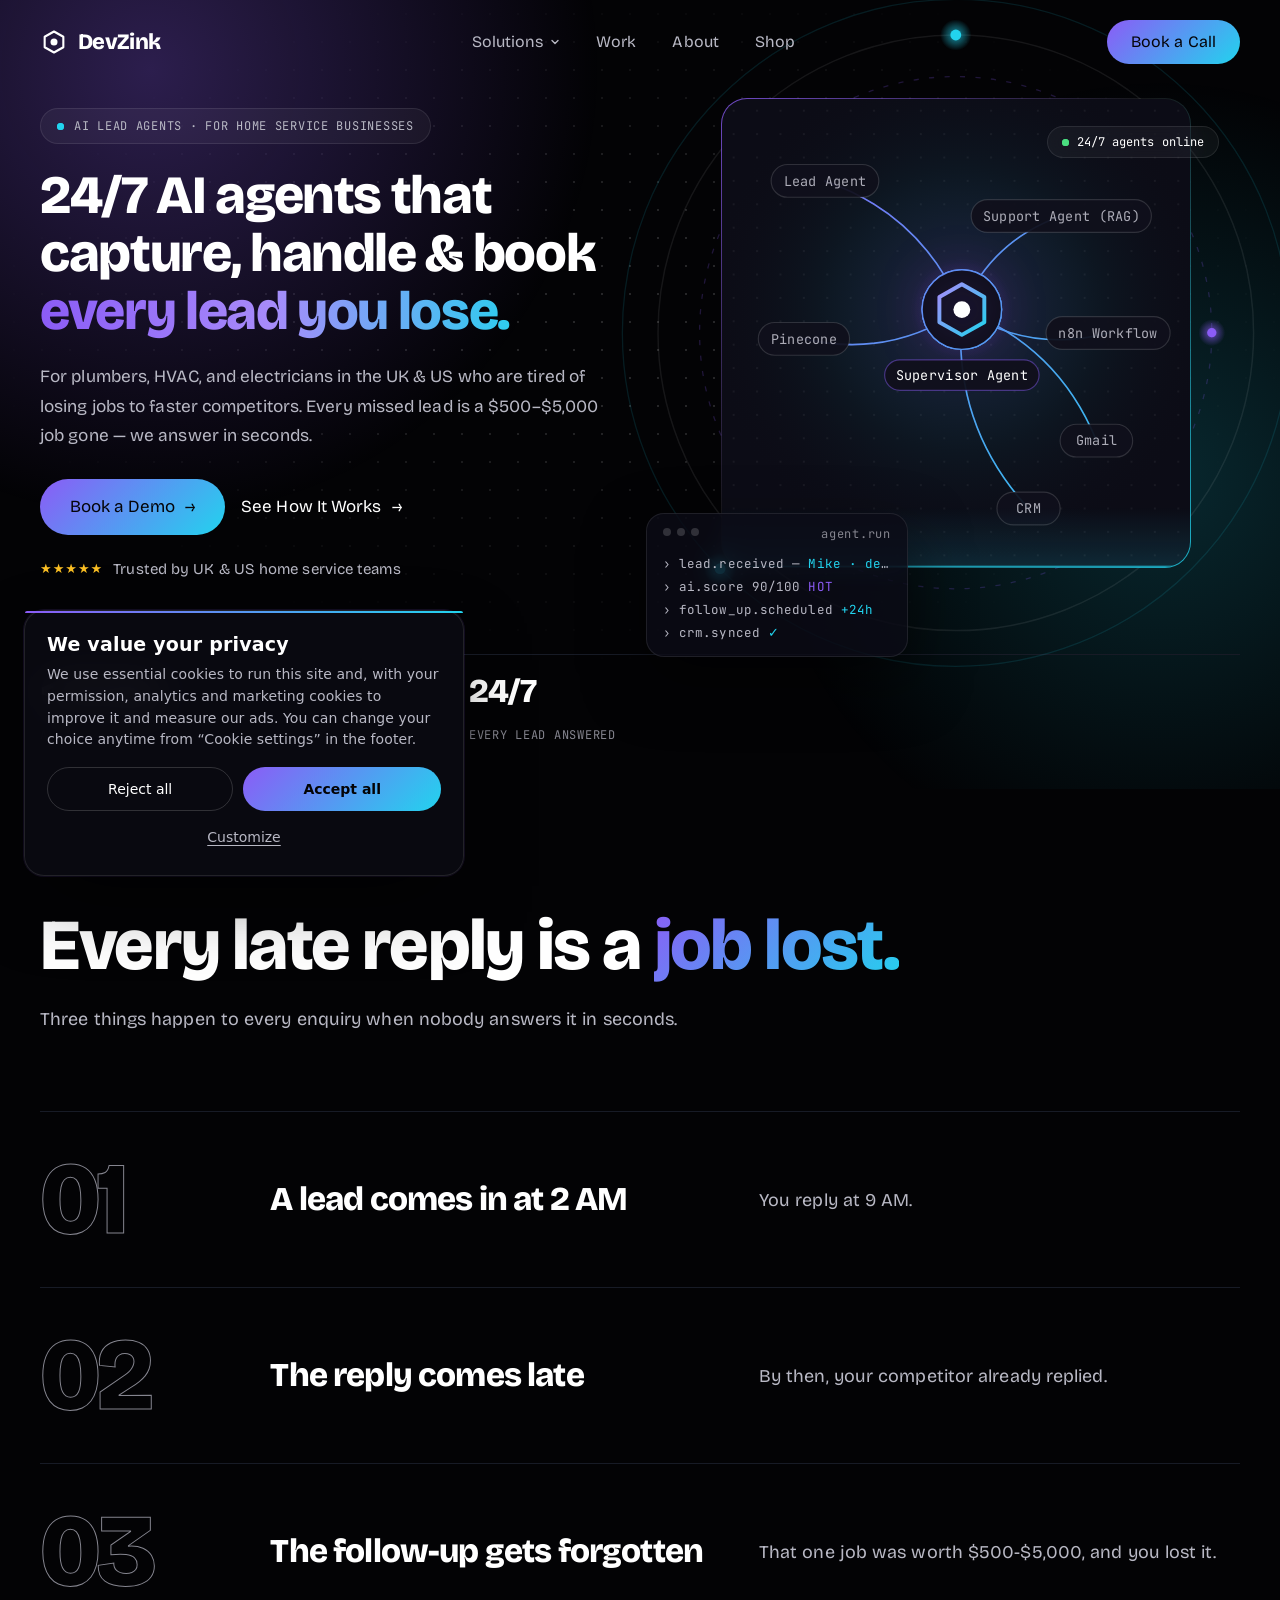
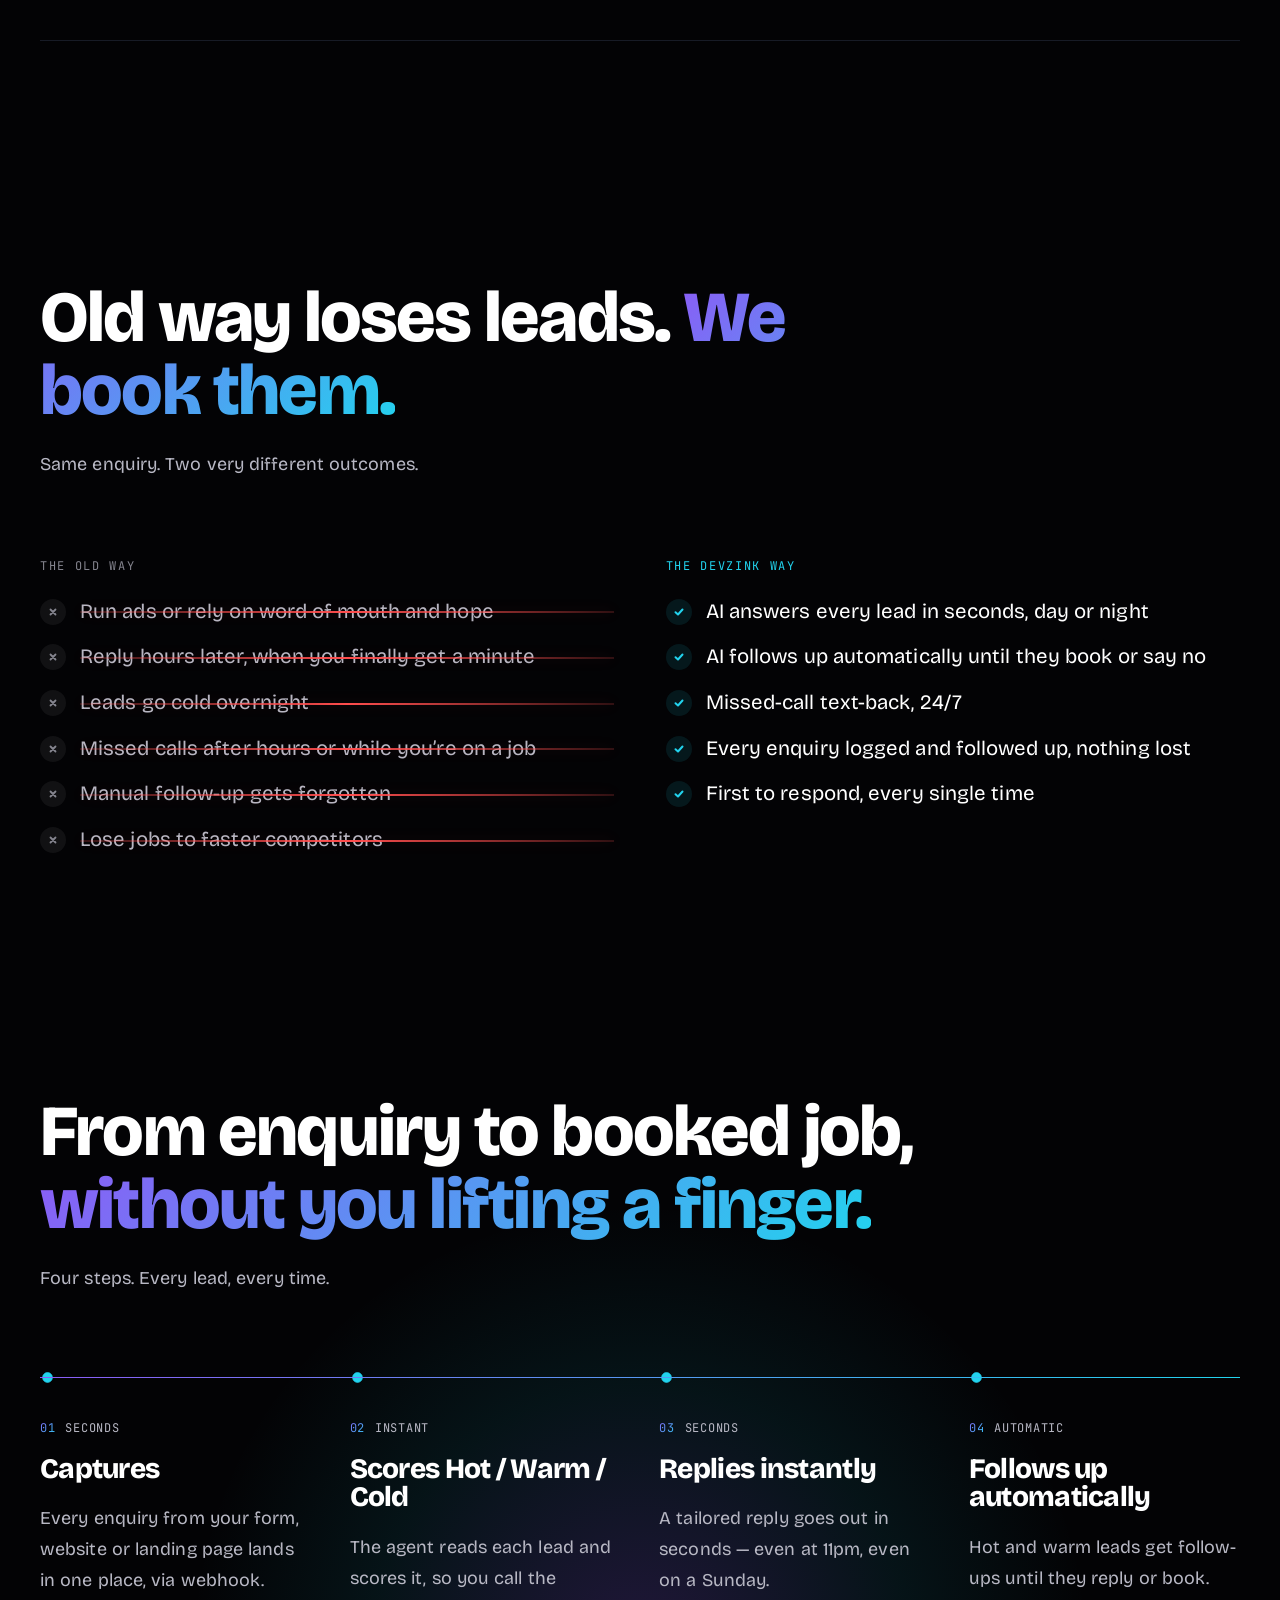
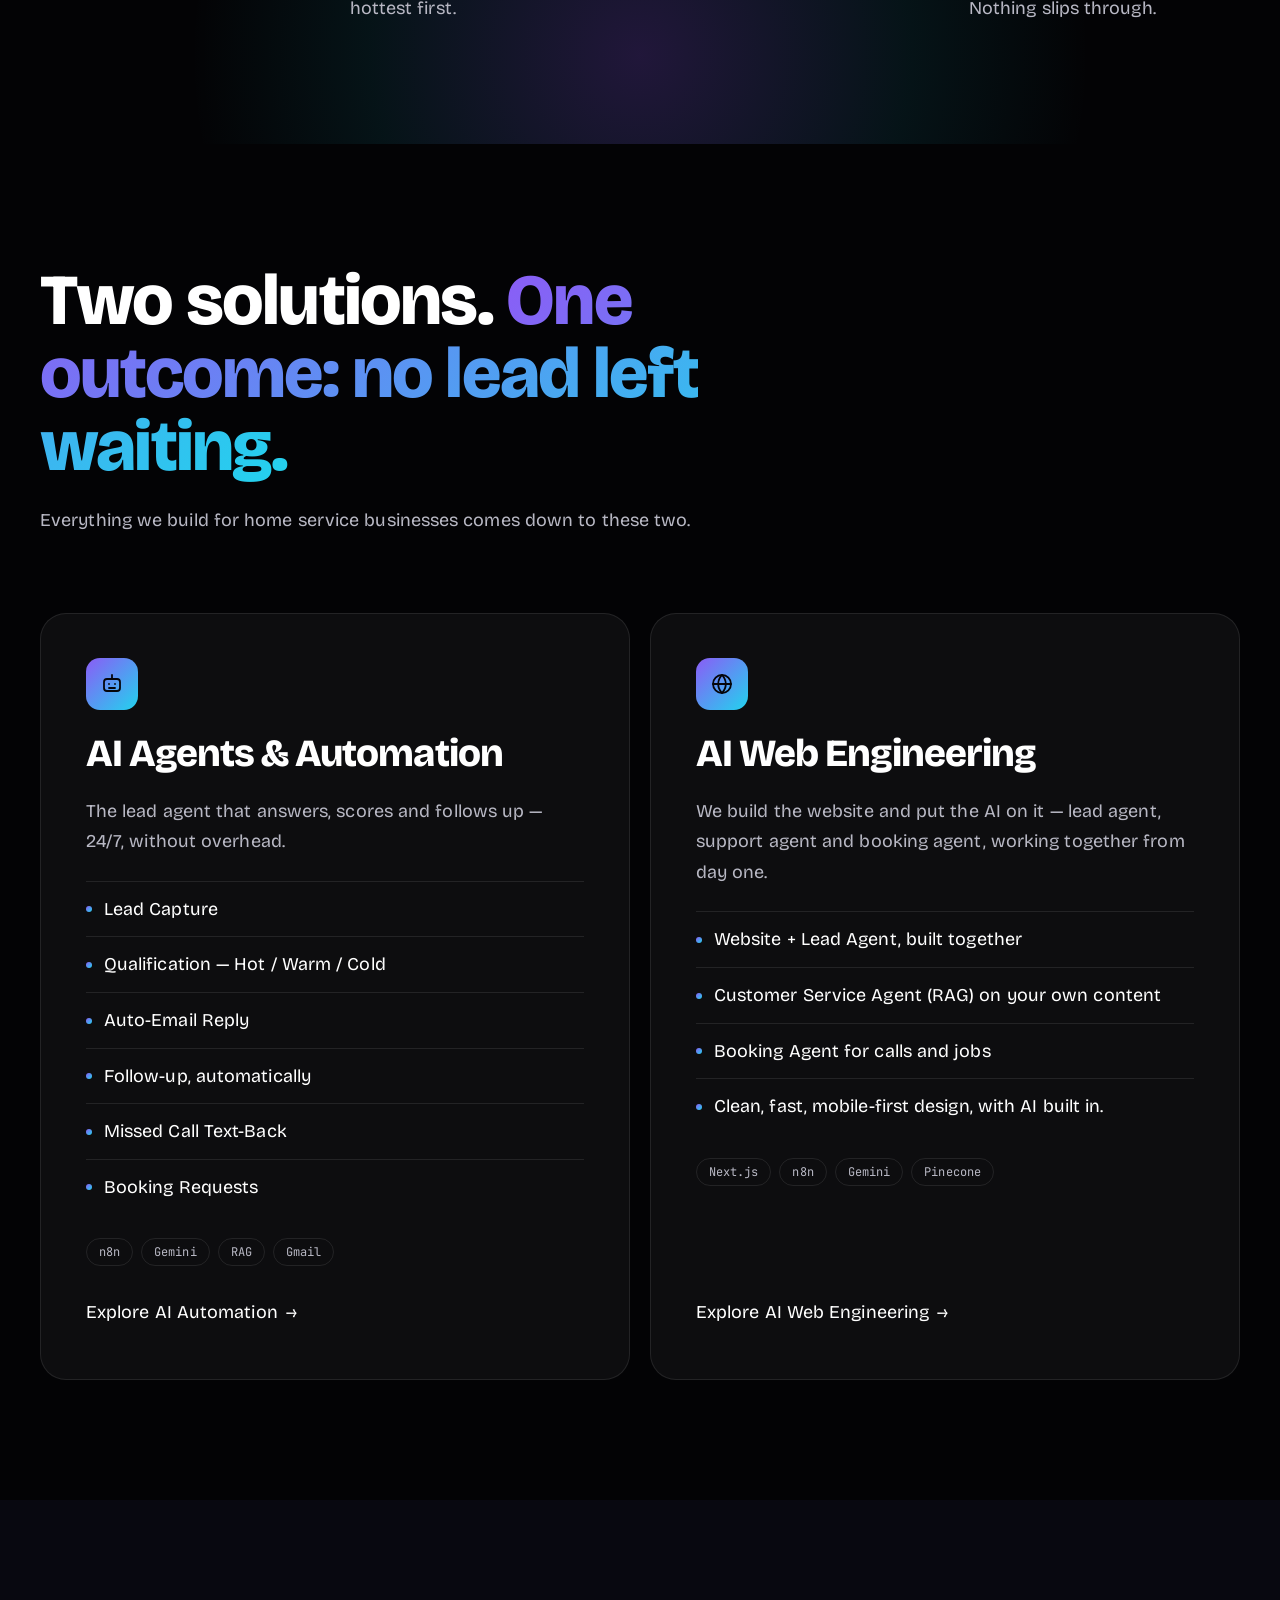
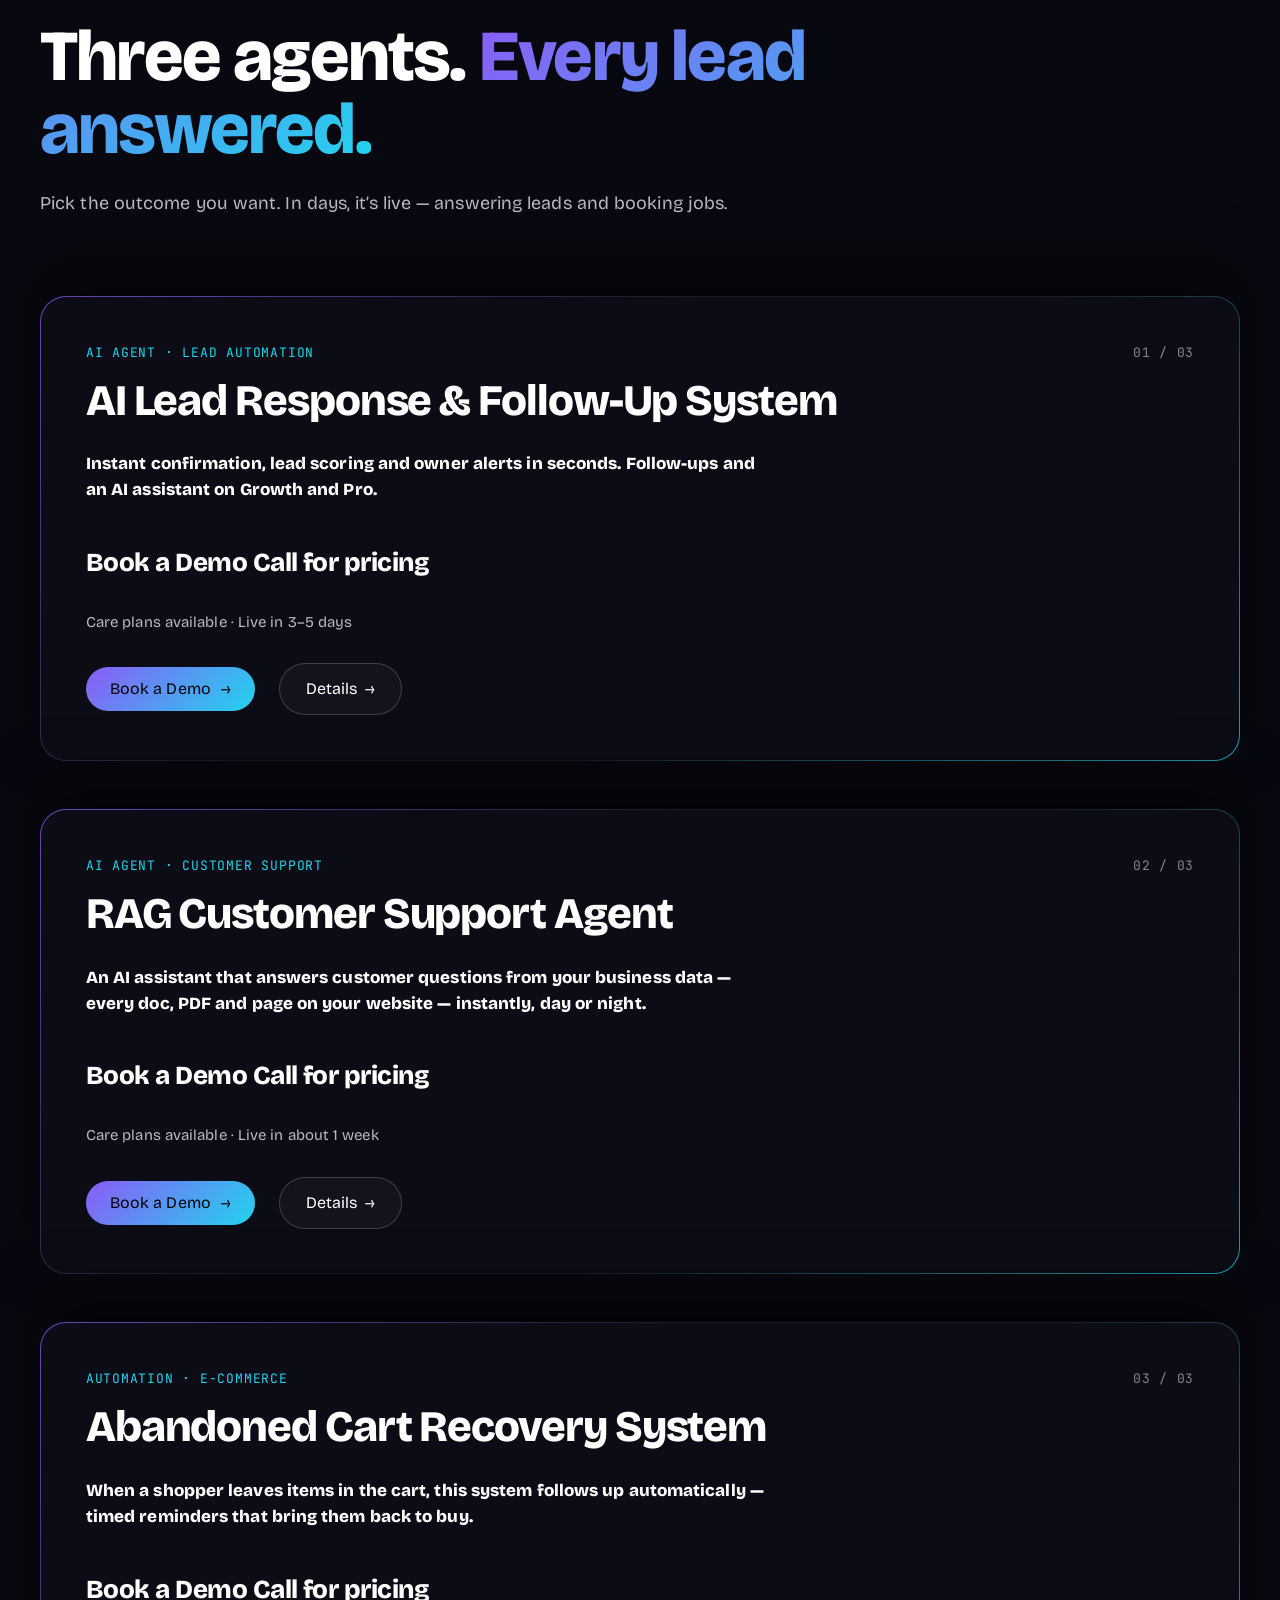
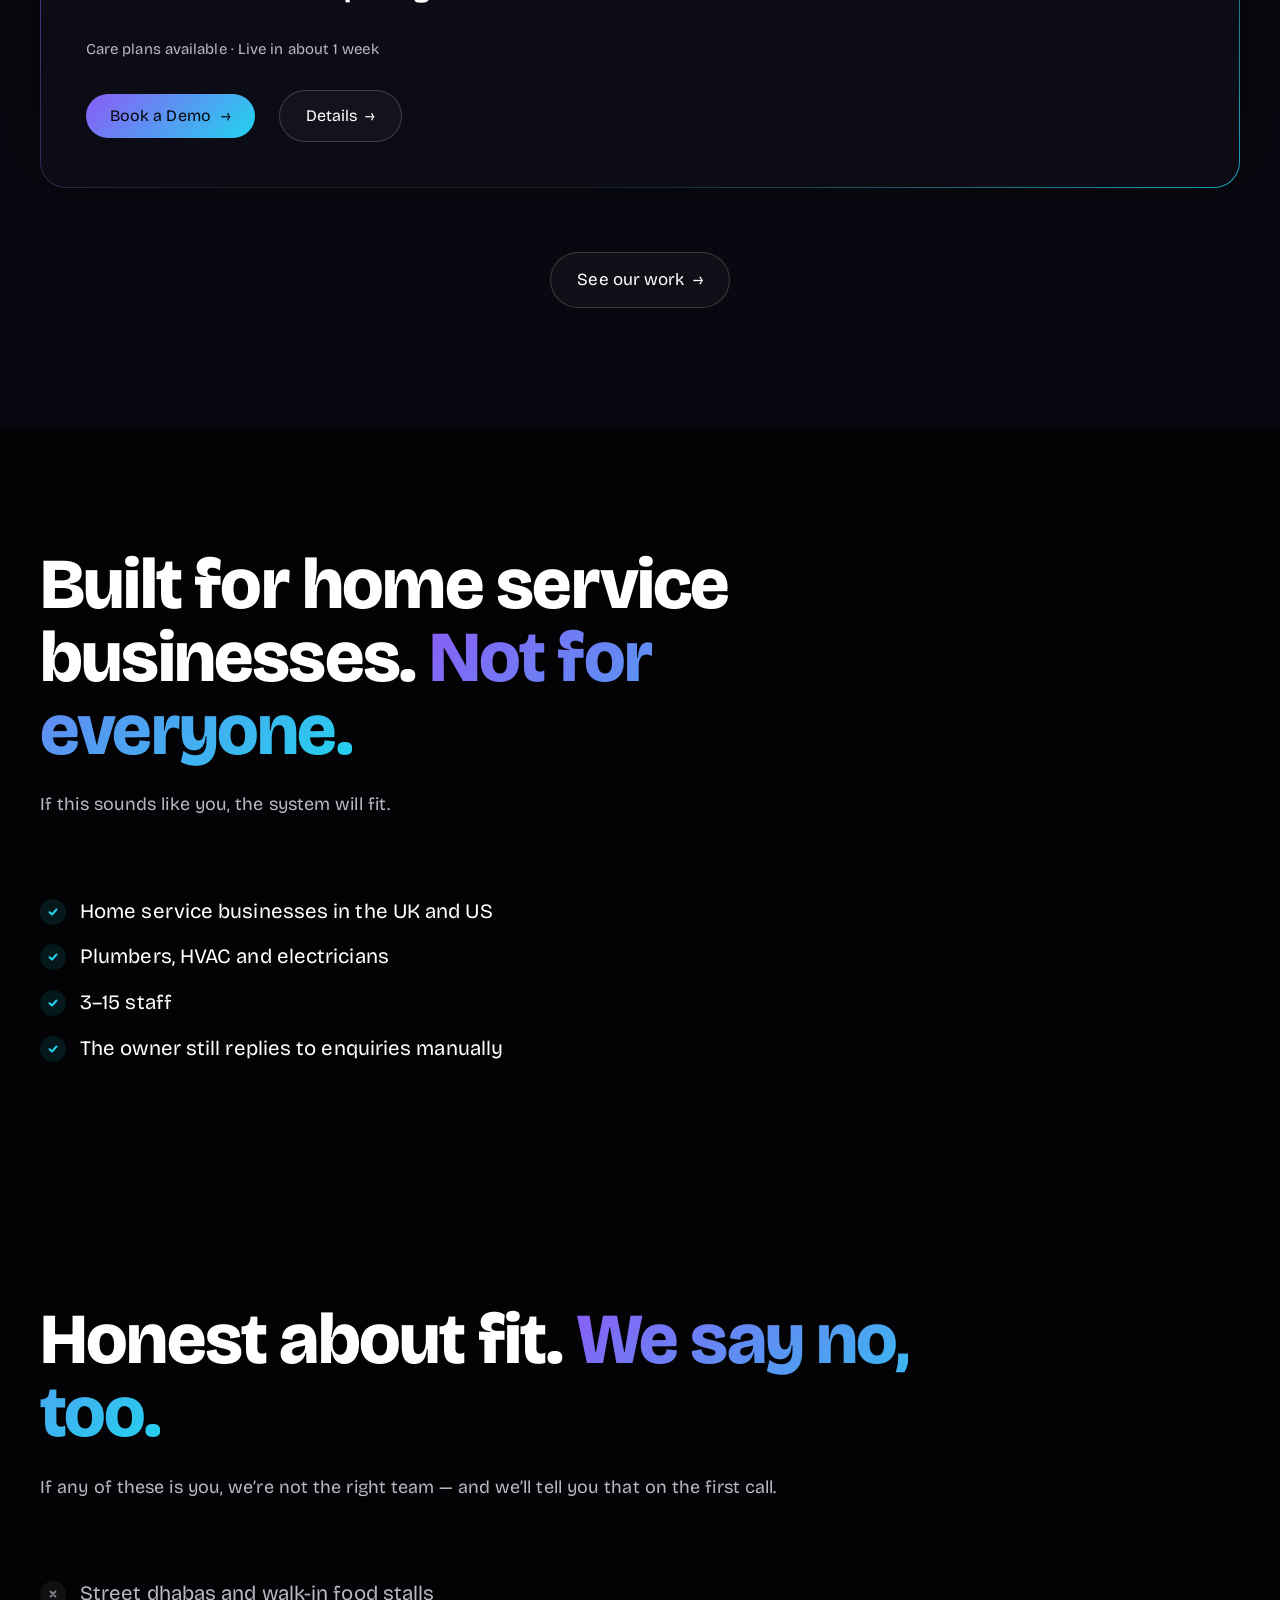
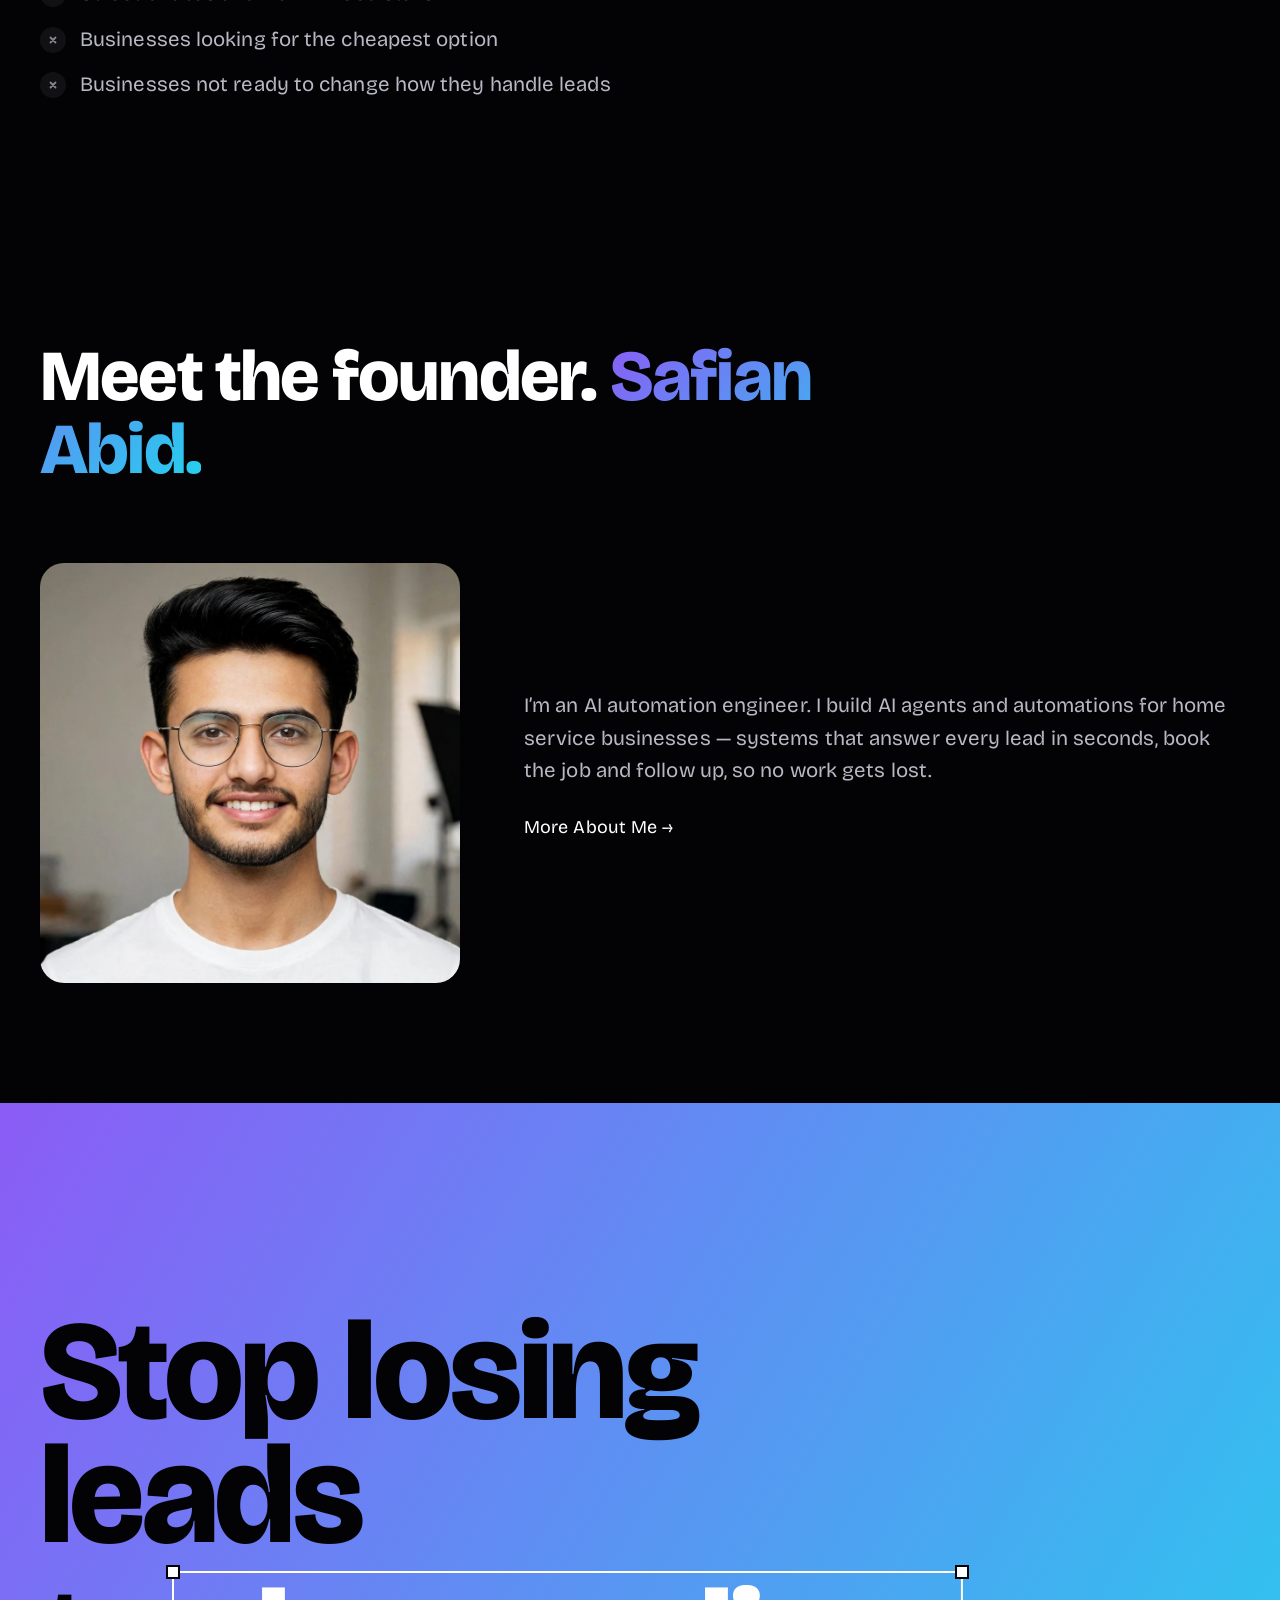
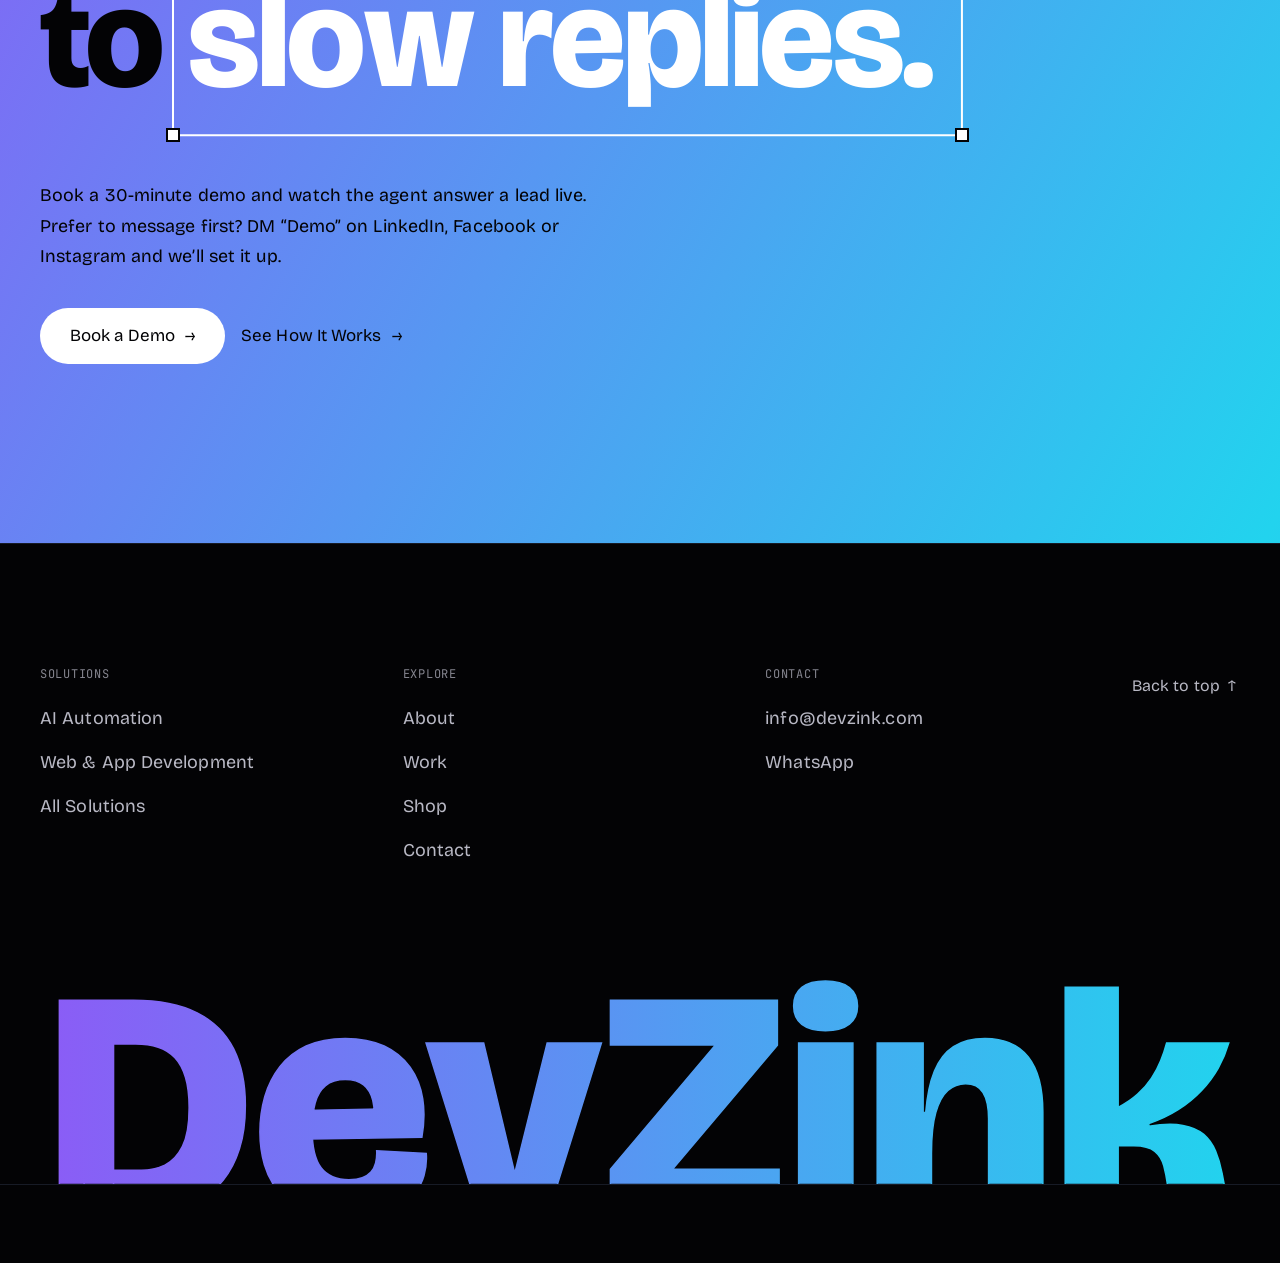
==== index.html @ 184823da "Remove Launch Offer (20% off setup) — no prices on site, discount without a price makes no sense; ba" ====
<!doctype html>
<html lang="en">
<head>
<meta charset="utf-8" />
<!-- consent:start -->
<script>window.dataLayer=window.dataLayer||[];function gtag(){dataLayer.push(arguments)}gtag("consent","default",{ad_storage:"denied",ad_user_data:"denied",ad_personalization:"denied",analytics_storage:"denied",functionality_storage:"granted",security_storage:"granted",wait_for_update:500});</script>
<!-- consent:end -->

<meta name="viewport" content="width=device-width, initial-scale=1" />
<title>AI That Answers Every Lead, Instantly | DevZink</title>
<link rel="canonical" href="https://devzink.com/" />
<link rel="icon" href="/favicon.ico" sizes="any" />
<link rel="icon" href="/favicon.svg" type="image/svg+xml" />
<link rel="icon" href="/favicon-48.png" sizes="48x48" type="image/png" />
<link rel="icon" href="/favicon-96.png" sizes="96x96" type="image/png" />
<link rel="icon" href="/favicon-192.png" sizes="192x192" type="image/png" />
<link rel="icon" href="/favicon-32.png" sizes="32x32" type="image/png" />
<link rel="apple-touch-icon" href="/apple-touch-icon.png" />
<link rel="manifest" href="/site.webmanifest" />
<meta name="theme-color" content="#05050A" />
<meta property="og:type" content="website" />
<meta property="og:site_name" content="DevZink" />
<meta property="og:title" content="AI That Answers Every Lead, Instantly | DevZink" />
<meta property="og:description" content="DevZink builds AI lead agents and AI websites for home service businesses in the UK and US — plumbers, HVAC and electricians with 3–15 staff. Every lead answered in seconds, followed up automatically." />
<meta property="og:url" content="https://devzink.com/" />
<meta property="og:image" content="https://devzink.com/og-image.png" />
<meta property="og:image:width" content="1200" />
<meta property="og:image:height" content="630" />
<meta name="twitter:card" content="summary_large_image" />
<meta name="twitter:title" content="AI That Answers Every Lead, Instantly | DevZink" />
<meta name="twitter:description" content="DevZink builds AI lead agents and AI websites for home service businesses in the UK and US — plumbers, HVAC and electricians with 3–15 staff. Every lead answered in seconds, followed up automatically." />
<meta name="twitter:image" content="https://devzink.com/og-image.png" />
<meta name="description" content="DevZink builds AI lead agents and AI websites for home service businesses in the UK and US — plumbers, HVAC and electricians with 3–15 staff. Every lead answered in seconds, followed up automatically." />
<link rel="preload" href="fonts/bricolage-grotesque-800.woff2" as="font" type="font/woff2" crossorigin />
<link rel="preload" href="fonts/bricolage-grotesque-400.woff2" as="font" type="font/woff2" crossorigin />
<!-- seo:start -->
<meta name="keywords" content="AI automation agency, AI agents, AI agent development, n8n automation, business process automation, web development solutions, app development solutions" />
<meta name="robots" content="index, follow, max-image-preview:large, max-snippet:-1, max-video-preview:-1" />
<meta name="author" content="DevZink" />
<meta property="og:locale" content="en_US" />
<meta property="og:image:alt" content="DevZink AI automation agency" />
<meta name="twitter:image:alt" content="DevZink AI automation agency" />
<link rel="alternate" hreflang="en" href="https://devzink.com/" />
<link rel="alternate" hreflang="x-default" href="https://devzink.com/" />
<script type="application/ld+json">{"@context": "https://schema.org", "@graph": [{"@type": "Organization", "@id": "https://devzink.com/#org", "name": "DevZink", "url": "https://devzink.com/", "logo": "https://devzink.com/logo-512.png", "image": "https://devzink.com/og-image.png", "email": "info@devzink.com", "telephone": "+923304613837", "description": "DevZink builds AI lead agents and AI websites for home service businesses in the UK and US — plumbers, HVAC and electricians with 3–15 staff.", "areaServed": "Worldwide", "knowsAbout": ["AI automation", "AI agents", "Agentic AI", "n8n automation", "RAG customer service agents", "Lead generation automation", "AI Web Engineering", "AI Product Engineering"]}, {"@type": "WebSite", "@id": "https://devzink.com/#website", "url": "https://devzink.com/", "name": "DevZink", "publisher": {"@id": "https://devzink.com/#org"}}, {"@type": "WebPage", "@id": "https://devzink.com/#webpage", "url": "https://devzink.com/", "name": "AI That Answers Every Lead, Instantly | DevZink", "description": "DevZink builds AI lead agents and AI websites for home service businesses in the UK and US — plumbers, HVAC and electricians with 3–15 staff. Every lead answered in seconds, followed up automatically.", "isPartOf": {"@id": "https://devzink.com/#website"}, "about": {"@id": "https://devzink.com/#org"}, "inLanguage": "en"}]}</script>
<!-- seo:end -->
<style>
/* ===== Fonts ===== */
@font-face{font-family:"Bricolage Grotesque";src:url(fonts/bricolage-grotesque-800.woff2) format("woff2");font-weight:800;font-display:swap}
@font-face{font-family:"Bricolage Grotesque";src:url(fonts/bricolage-grotesque-400.woff2) format("woff2");font-weight:400;font-display:swap}
@font-face{font-family:"JetBrains Mono";src:url(jetbrains-mono.woff2) format("woff2");font-weight:400;font-display:swap}

/* ===== Tokens ===== */
:root{
  --bg:#030305;--bg-2:#080810;--bg-3:#0C0C16;--border:#171B26;
  --text:#FFF;--muted:#B8B8C4;--dim:#85858F;
  --violet:#8B5CF6;--cyan:#22D3EE;
  --grad:linear-gradient(135deg,#8B5CF6,#22D3EE);
  --glass:linear-gradient(rgba(255,255,255,.045),rgba(255,255,255,.045)) transparent;--glass-b:rgba(255,255,255,.09);
  --ease:cubic-bezier(.22,1,.36,1);
  --max:1280px;--gut:clamp(20px,4vw,40px);
  --f-head:"Bricolage Grotesque",system-ui,sans-serif;
  --f-body:"Bricolage Grotesque",system-ui,sans-serif;
  --f-mono:"JetBrains Mono",ui-monospace,monospace;
  --r:26px;--tap:44px;
}

/* animatable custom properties (fallbacks under .no-atprop) */
@property --angle{syntax:"<angle>";inherits:false;initial-value:0deg}
@property --spot{syntax:"<color>";inherits:false;initial-value:rgba(139,92,246,0)}
@property --g1{syntax:"<color>";inherits:false;initial-value:transparent}
@property --g2{syntax:"<color>";inherits:false;initial-value:transparent}
@property --g3{syntax:"<color>";inherits:false;initial-value:transparent}

/* ===== Base ===== */
*,*::before,*::after{box-sizing:border-box;margin:0;padding:0}
html{-webkit-text-size-adjust:100%;scroll-padding-top:88px}
@media (prefers-reduced-motion:no-preference){html{scroll-behavior:smooth}}
body{background:var(--bg);color:var(--text);font:400 17px/1.7 var(--f-body);letter-spacing:.005em;-webkit-font-smoothing:antialiased;overflow-x:hidden}
@media (min-width:768px){body{font-size:18px}}
p{max-width:62ch}
img,svg{display:block;max-width:100%}
a{color:inherit;text-decoration:none}
ul{list-style:none}
:focus-visible{outline:2px solid var(--cyan);outline-offset:3px;box-shadow:0 0 0 6px rgba(34,211,238,.18)}
a:not(.btn):focus-visible{border-radius:6px}
h1,h2,h3{font-family:var(--f-head);font-weight:800;letter-spacing:-.025em;line-height:1.02}
.wrap{max-width:var(--max);margin:0 auto;padding:0 var(--gut)}
.mono{font-family:var(--f-mono);font-size:13px;letter-spacing:.06em;text-transform:uppercase}
.gtext{background:var(--grad);-webkit-background-clip:text;background-clip:text;color:#A78BFA;-webkit-text-fill-color:transparent}
.skip{position:absolute;left:-999px;top:8px;z-index:100;background:var(--text);color:var(--bg);padding:10px 16px;border-radius:99px}
.skip:focus{left:8px}

/* ===== Buttons ===== */
.btn{display:inline-flex;align-items:center;gap:10px;min-height:var(--tap);padding:0 24px;border-radius:99px;font:500 16px/1 var(--f-body);transition:transform .4s var(--ease),background-color .3s,border-color .3s;white-space:nowrap}
.btn--grad{position:relative;isolation:isolate;background:#8B5CF6 var(--grad);background-color:#8B5CF6;color:#05050A;transition:transform .4s var(--ease),box-shadow .4s var(--ease)}
.btn--grad::before{content:"";position:absolute;inset:-3px;z-index:-1;border-radius:inherit;padding:2px;background:linear-gradient(90deg,#8B5CF6,#22D3EE,#F5F3FF,#22D3EE,#8B5CF6) 0 50%/300% 100%;-webkit-mask:linear-gradient(#000 0 0) content-box,linear-gradient(#000 0 0);-webkit-mask-composite:xor;mask:linear-gradient(#000 0 0) content-box exclude,linear-gradient(#000 0 0);opacity:0;transition:opacity .35s var(--ease);animation:ringFlow 2.4s linear infinite;animation-play-state:paused;pointer-events:none}
.btn--grad:hover::before,.btn--grad:focus-visible::before{opacity:1;animation-play-state:running}
.btn--grad:hover{box-shadow:0 10px 36px rgba(139,92,246,.38),0 0 24px rgba(34,211,238,.22)}
@keyframes ringFlow{to{background-position:300% 50%}}
.btn--glass{background:var(--glass);border:1px solid var(--glass-b);color:var(--text);-webkit-backdrop-filter:blur(12px);backdrop-filter:blur(12px)}
.btn--glass:hover{background:linear-gradient(rgba(255,255,255,.08),rgba(255,255,255,.08)) transparent;border-color:rgba(255,255,255,.18)}
.btn:hover{transform:translateY(-2px)}
.btn--lg{min-height:56px;padding:0 30px;font-size:17px}
.arrow{display:inline-block;transition:transform .25s ease}
.btn:hover .arrow,a:hover>.arrow,.btn:focus-visible .arrow{transform:translateX(5px)}
.btn:hover .arrow--up{transform:translateY(-4px)}
.btn:hover .arrow--out{transform:translate(3px,-3px)}

/* ===== Progress + Nav ===== */
.progress{position:fixed;inset:0 0 auto;height:1.5px;background:rgba(255,255,255,.22);transform:scaleX(0);transform-origin:0 50%;z-index:60}
@media (max-width:760px){.progress{display:none}}
.nav{position:fixed;inset:0 0 auto;z-index:50;transition:padding .5s var(--ease)}
.nav__bar{display:flex;align-items:center;justify-content:space-between;gap:24px;height:84px;transition:height .5s var(--ease)}
.nav::before{content:"";position:absolute;inset:0;background:rgba(8,8,16,.72);border-bottom:1px solid var(--glass-b);-webkit-backdrop-filter:saturate(1.4) blur(14px);backdrop-filter:saturate(1.4) blur(14px);opacity:0;transition:opacity .4s var(--ease)}
.nav.scrolled::before{opacity:1}
.nav.scrolled .nav__bar{height:56px}
.nav.scrolled .logo{transform:scale(.88);transform-origin:left center}
.logo{position:relative;display:flex;align-items:center;gap:10px;font:800 22px/1 var(--f-head);letter-spacing:-.03em;min-height:var(--tap);transition:transform .5s var(--ease)}
.logo svg{width:28px;height:28px}
.nav__links{position:relative;display:flex;gap:4px}
.nav__links a{display:flex;align-items:center;min-height:var(--tap);padding:0 16px;color:var(--muted);font-weight:500;font-size:16px;border-radius:99px;transition:color .3s}
.nav__links a:hover{color:var(--text)}
.nav__end{position:relative;display:flex;align-items:center;gap:8px}
.menu-btn{display:none;position:relative;width:var(--tap);height:var(--tap);border-radius:50%;background:var(--glass);border:1px solid var(--glass-b);color:var(--text);cursor:pointer}
.menu-btn i{position:absolute;left:50%;top:50%;width:18px;height:1.5px;margin:-.75px 0 0 -9px;border-radius:2px;background:currentColor;transition:transform .5s var(--ease)}
.menu-btn i:first-child{transform:translateY(-3.5px)}
.menu-btn i:last-child{transform:translateY(3.5px)}
.nav.open .menu-btn i:first-child{transform:rotate(45deg)}
.nav.open .menu-btn i:last-child{transform:rotate(-45deg)}

/* services dropdown */
.dd{position:relative}
.dd__btn{display:flex;align-items:center;gap:7px;min-height:var(--tap);padding:0 16px;border:0;border-radius:99px;background:none;color:var(--muted);font:500 16px/1 var(--f-body);cursor:pointer;transition:color .3s}
.dd__btn svg{width:10px;height:10px;transition:transform .45s var(--ease)}
.dd__panel{position:absolute;top:100%;left:-12px;width:min(460px,90vw);padding-top:10px;opacity:0;visibility:hidden;transform:translateY(10px) scale(.98);transform-origin:15% 0;transition:opacity .3s var(--ease),transform .45s var(--ease),visibility 0s .45s}
.dd__in{padding:8px;border-radius:22px;background:#0C0C16;border:1px solid var(--glass-b);-webkit-backdrop-filter:saturate(1.4) blur(18px);backdrop-filter:saturate(1.4) blur(18px);box-shadow:0 30px 80px rgba(0,0,0,.55)}
.dd__list li{opacity:0;transform:translateY(6px);transition:opacity .3s var(--ease),transform .45s var(--ease)}
.dd .dd__list a{display:grid;gap:4px;min-height:var(--tap);padding:12px 14px;border-radius:14px;color:var(--text);font-size:16px;transition:background-color .3s}
.dd .dd__list a:hover,.dd .dd__list a:focus-visible{background:rgba(255,255,255,.06)}
.dd__list b{display:flex;align-items:center;gap:10px;font:500 16px/1.25 var(--f-body)}
.dd__list b::before{content:"";flex:none;width:6px;height:6px;border-radius:50%;background:var(--grad)}
.dd__list b+span{padding-left:16px;color:var(--muted);font-size:13px;line-height:1.4}
.dd__tag{flex:none;padding:2px 8px;border:1px solid var(--glass-b);border-radius:99px;color:var(--muted);font-size:10px;font-weight:600;letter-spacing:.08em;text-transform:uppercase}
.dd .dd__list a.dd__all{display:flex;align-items:center;justify-content:space-between;margin-top:4px;padding:0 14px;border-top:1px solid var(--glass-b);border-radius:0 0 14px 14px;color:var(--cyan);font-size:15px}
.dd:is(:hover,:focus-within,.open):not(.hush) .dd__btn{color:var(--text)}
.dd:is(:hover,:focus-within,.open):not(.hush) .dd__btn svg{transform:rotate(180deg)}
.dd:is(:hover,:focus-within,.open):not(.hush) .dd__panel{opacity:1;visibility:visible;transform:none;transition-delay:0s}
.dd:is(:hover,:focus-within,.open):not(.hush) .dd__list li{opacity:1;transform:none;transition-delay:calc(.05s + var(--i) * .04s)}

/* mobile full-screen menu */
.mmenu{position:fixed;inset:0;z-index:49;display:flex;flex-direction:column;padding:96px var(--gut) 32px;overflow-y:auto;background:radial-gradient(600px circle at 0 0,rgba(139,92,246,.22),transparent 60%),radial-gradient(500px circle at 100% 100%,rgba(34,211,238,.14),transparent 60%),#030305;clip-path:circle(0 at calc(100% - 44px) 42px);visibility:hidden;transition:clip-path .7s cubic-bezier(.76,0,.24,1),visibility 0s .7s}
.menu-open{overflow:hidden}
.menu-open .mmenu{clip-path:circle(150% at calc(100% - 44px) 42px);visibility:visible;transition-delay:0s}
.mmenu__list>li{padding:6px 0;border-bottom:1px solid var(--border);opacity:0;transform:translateY(28px);transition:opacity .4s var(--ease),transform .6s var(--ease)}
.menu-open .mmenu__list>li{opacity:1;transform:none;transition-delay:calc(.18s + var(--i) * .07s)}
.mmenu__big{display:flex;align-items:center;justify-content:space-between;min-height:60px;font:800 clamp(36px,10vw,52px)/1 var(--f-head);letter-spacing:-.03em}
.mmenu__sub{margin:0 0 10px}
.mmenu__sub a{display:flex;align-items:center;gap:10px;min-height:48px;color:var(--muted);font-size:16px}
.mmenu__sub a::before{content:"";flex:none;width:6px;height:6px;border-radius:50%;background:var(--grad)}
.mmenu__cta{margin-top:28px}
.mmenu__list>li.mmenu__cta{border:0}
@media (min-width:861px){.mmenu{display:none}}

/* preloader */
.pre{display:none}
.is-loading{overflow:hidden}
.is-loading .pre{position:fixed;inset:0;z-index:300;display:grid;place-items:center;background:#030305;transition:transform .9s cubic-bezier(.76,0,.24,1)}
.pre.done{transform:translateY(-100%)}
.pre__in{display:grid;justify-items:center;gap:22px;transition:opacity .4s var(--ease),transform .6s var(--ease)}
.pre.done .pre__in{opacity:0;transform:translateY(-30px)}
.pre__mark{width:64px;height:64px;overflow:visible;filter:drop-shadow(0 0 18px rgba(139,92,246,.55))}
.pre__mark path{stroke-dasharray:1;stroke-dashoffset:1;animation:draw 1.1s var(--ease) .1s forwards}
.pre__mark circle{opacity:0;transform-box:fill-box;transform-origin:center;transform:scale(.4);animation:popIn .5s var(--ease) .7s forwards}
@keyframes popIn{to{opacity:1;transform:none}}
.pre__bar{width:180px;height:2px;border-radius:2px;background:rgba(255,255,255,.08);overflow:hidden}
.pre__bar i{display:block;height:100%;background:var(--grad);transform:scaleX(0);transform-origin:0 50%}
.pre__pct{color:var(--dim);font-variant-numeric:tabular-nums;min-width:5ch;text-align:center}
.is-loading .hero,.is-loading .hero *{animation-play-state:paused!important}
.is-loading .hero [data-reveal]{opacity:0!important;transform:translateY(28px)!important}

/* page transitions */
.curtain{position:fixed;inset:0;z-index:250;pointer-events:none;background:linear-gradient(to top,#8B5CF6,#22D3EE);transform:translateY(100%);visibility:hidden}
.curtain.cover{visibility:visible;transform:none;transition:transform .45s cubic-bezier(.76,0,.24,1)}
.curtain-in .curtain{visibility:visible;transform:none}
.curtain.away{visibility:visible;transform:translateY(-100%);transition:transform .6s cubic-bezier(.76,0,.24,1)}
@media (prefers-reduced-motion:no-preference){
  @view-transition{navigation:auto}
  ::view-transition-old(root){animation:vtOut .4s cubic-bezier(.76,0,.24,1) both}
  ::view-transition-new(root){animation:vtIn .55s var(--ease) .1s both}
}
@keyframes vtOut{to{opacity:0;transform:translateY(-32px)}}
@keyframes vtIn{from{opacity:0;transform:translateY(32px)}}

/* ===== Hero ===== */
.hero{position:relative;overflow:hidden;min-height:85vh;min-height:85svh;display:flex;flex-direction:column;justify-content:center;padding:clamp(92px,12vh,120px) 0 clamp(28px,4vh,44px);isolation:isolate}
.hero>.wrap{width:100%;max-width:1440px}
.hero__bg{position:absolute;inset:0;z-index:-1;pointer-events:none}
.dots{position:absolute;inset:0;background:radial-gradient(rgba(255,255,255,.14) 1px,transparent 1.2px) 0 0/28px 28px;-webkit-mask:radial-gradient(ellipse 70% 60% at 50% 40%,#000 20%,transparent 75%);mask:radial-gradient(ellipse 70% 60% at 50% 40%,#000 20%,transparent 75%)}
.glow{position:absolute;border-radius:50%;will-change:transform}
.glow--v{width:900px;height:900px;left:-300px;top:-380px;background:radial-gradient(closest-side,rgba(139,92,246,.30),transparent);animation:driftA 22s var(--ease) infinite alternate}
.glow--c{width:800px;height:800px;right:-280px;top:10%;background:radial-gradient(closest-side,rgba(34,211,238,.18),transparent);animation:driftB 26s var(--ease) infinite alternate}
@keyframes driftA{to{transform:translate(140px,90px) scale(1.1)}}
@keyframes driftB{to{transform:translate(-120px,70px) scale(.92)}}
@keyframes beam{0%{transform:translateY(-100%);opacity:0}10%,85%{opacity:1}100%{transform:translateY(0);opacity:0}}

.hero__grid{display:grid;grid-template-columns:minmax(0,1.1fr) minmax(0,1fr);gap:clamp(40px,4.5vw,80px);align-items:center}
.hero__text{container-type:inline-size;min-width:0}
.pill{display:inline-flex;align-items:center;gap:10px;min-height:36px;padding:0 16px;border-radius:99px;background:var(--glass);border:1px solid var(--glass-b);color:var(--muted);font-size:12px}
.pulse{position:relative;width:7px;height:7px;border-radius:50%;background:var(--cyan);flex:none}
.pulse::after{content:"";position:absolute;inset:0;border-radius:50%;background:var(--cyan);animation:pulse 2s var(--ease) infinite}
@keyframes pulse{to{transform:scale(3.2);opacity:0}}
.hero h1{font-size:clamp(38px,4.4vw,84px);font-size:clamp(34px,9cqi,88px);line-height:1.04;max-width:20ch;margin:22px 0}
.line{display:block;overflow:hidden;padding:.04em 0 .1em;margin-bottom:-.1em;white-space:nowrap}
.line>span{display:inline-block;transform:translateY(110%);animation:lineUp 1.1s var(--ease) forwards;animation-delay:calc(.15s + var(--i,0) * .12s)}
@keyframes lineUp{to{transform:none}}
.hl{display:inline-block;white-space:nowrap;padding-right:.04em;background:linear-gradient(90deg,#8B5CF6,#A78BFA 35%,#22D3EE 75%,#67E8F9) 0 50%/140% 100%;-webkit-background-clip:text;background-clip:text;color:#A78BFA;-webkit-text-fill-color:transparent;animation:hlShift 7s ease-in-out infinite alternate}
@keyframes hlShift{to{background-position:100% 50%}}
@media (max-width:980px){.line{white-space:normal}.hl{white-space:normal}}
.hero__sub{max-width:560px;color:var(--muted);font-size:clamp(17px,1.35vw,19px)}
.cta{display:flex;flex-wrap:wrap;gap:12px;margin-top:36px}
.hero .cta{margin-top:28px}
.fade-up{opacity:0;transform:translateY(16px);animation:fadeUp 1s var(--ease) forwards;animation-delay:var(--d,.6s)}
@keyframes fadeUp{to{opacity:1;transform:none}}

/* hero visual */
.visual{position:relative;max-width:min(470px,54vh);justify-self:center;align-self:center;width:100%;margin:0 24px 0 0;translate:0 -12px}
.frame{position:relative;padding:1px;border-radius:var(--r);background:linear-gradient(135deg,rgba(139,92,246,.8),rgba(255,255,255,.08) 45%,rgba(34,211,238,.8));z-index:1}
.frame__in{position:relative;overflow:hidden;border-radius:calc(var(--r) - 1px);background:var(--bg-3)}
/* orchestration graph */
.orch{display:block;width:100%;height:auto;aspect-ratio:1}
.orch text{font-family:var(--f-mono);font-size:11.5px;letter-spacing:.02em;fill:#ADADB8}
.orch .base{fill:none;stroke:rgba(255,255,255,.05);stroke-width:1}
.orch .edge{fill:none;stroke:url(#orE);stroke-width:1.4;stroke-linecap:round;stroke-dasharray:1;stroke-dashoffset:1;animation:draw 1.2s var(--ease) forwards;animation-delay:calc(.7s + var(--k) * .12s)}
@keyframes draw{to{stroke-dashoffset:0}}
.orch .pk{offset-rotate:0deg;opacity:0;animation:travel 3.6s cubic-bezier(.45,0,.55,1) infinite;animation-delay:calc(2.1s + var(--k) * .6s)}
@keyframes travel{0%{offset-distance:0%;opacity:0}6%,48%{opacity:1}55%,100%{offset-distance:100%;opacity:0}}
.orch .gn{opacity:0;animation:nodeIn .7s var(--ease) forwards;animation-delay:calc(1.1s + var(--k) * .12s)}
@keyframes nodeIn{from{opacity:0;transform:translateY(6px)}to{opacity:1;transform:none}}
.orch .gn rect{fill:rgba(16,16,28,.94);stroke:rgba(255,255,255,.14);stroke-width:1;animation:arrive 3.6s linear infinite;animation-delay:calc(2.1s + var(--k) * .6s)}
.orch .gn text{animation:arriveT 3.6s linear infinite;animation-delay:calc(2.1s + var(--k) * .6s)}
@keyframes arrive{0%,52%,78%,100%{stroke:rgba(255,255,255,.14);filter:drop-shadow(0 0 0 transparent)}57%{stroke:var(--c);filter:drop-shadow(0 0 7px var(--c))}}
@keyframes arriveT{0%,52%,78%,100%{fill:#ADADB8}57%{fill:#FFF}}
.orch .halo{transform-box:fill-box;transform-origin:center;animation:halo 2.8s var(--ease) infinite}
.orch .halo+.halo{animation-delay:-1.4s}
@keyframes halo{from{transform:scale(1);opacity:.7}to{transform:scale(1.9);opacity:0}}
.orch .core{filter:drop-shadow(0 0 10px rgba(139,92,246,.7))}
.frame__in::after{content:"";position:absolute;inset:0 0 auto;height:100%;background:linear-gradient(to bottom,transparent calc(100% - 60px),rgba(34,211,238,.14) calc(100% - 2px),rgba(34,211,238,.9) 100%);animation:beam 4.5s linear infinite;pointer-events:none}
.rings{position:absolute;inset:-14%;z-index:0;pointer-events:none}
.ring{position:absolute;inset:0;animation:spin 40s linear infinite}
.ring:nth-child(2){inset:7%;animation-duration:28s;animation-direction:reverse}
.ring:nth-child(3){inset:-6%;animation-duration:60s}
.ring svg{width:100%;height:100%;overflow:visible}
@keyframes spin{to{transform:rotate(360deg)}}
.float{animation:float 7s ease-in-out infinite}
@keyframes float{50%{transform:translateY(-10px)}}
.glass{background:var(--glass);border:1px solid var(--glass-b);-webkit-backdrop-filter:blur(12px);backdrop-filter:blur(12px)}
.console{position:absolute;left:-16%;bottom:-19%;z-index:2;width:min(262px,66%);padding:14px 16px 12px;border-radius:18px;background:rgba(12,12,22,.82);box-shadow:0 24px 60px rgba(0,0,0,.5)}
.console__top{display:flex;gap:6px;margin-bottom:12px}
.console__top i{width:8px;height:8px;border-radius:50%;background:rgba(255,255,255,.16)}
.console__top b{margin-left:auto;font:400 12px/1 var(--f-mono);color:var(--dim);letter-spacing:.06em}
.console p{font:400 12.5px/1.85 var(--f-mono);color:var(--muted);white-space:nowrap;overflow:hidden;text-overflow:ellipsis;max-width:none;opacity:0;animation:logIn .6s var(--ease) forwards;animation-delay:calc(1.4s + var(--i) * .45s)}
@keyframes logIn{from{opacity:0;transform:translateX(-6px)}to{opacity:1;transform:none}}
.console p em{font-style:normal;color:var(--cyan)}
.console p strong{font-weight:400;color:var(--violet)}
.badge{position:absolute;right:-6%;top:6%;z-index:2;display:flex;align-items:center;gap:8px;padding:9px 14px;border-radius:99px;font:400 12px/1 var(--f-mono);color:var(--text);animation-delay:-3s}
.badge .pulse{background:#4ADE80}.badge .pulse::after{background:#4ADE80}

/* phone chat visual */
.phone3d{transform:perspective(1200px) rotateY(-9deg) rotateX(2deg);transform-style:preserve-3d}
.phone-img{position:relative;z-index:1;display:block;width:min(400px,88vw);height:auto;margin:0 auto}
.phone{position:relative;z-index:1;width:min(300px,80vw);margin:0 auto;border-radius:46px;background:#0B0B12;padding:10px;box-shadow:-32px 48px 90px rgba(0,0,0,.55),0 0 0 1px rgba(255,255,255,.08)}
.phone::after{content:"";position:absolute;top:10px;bottom:10px;right:-2px;width:5px;border-radius:0 24px 24px 0;background:linear-gradient(180deg,#F2F2F5,#B9B9C0 45%,#7A7A85);box-shadow:1px 0 2px rgba(255,255,255,.35)}
.phone__screen{position:relative;overflow:hidden;border-radius:38px;background:#F6F6F8;color:#111;display:flex;flex-direction:column;min-height:480px}
.phone__screen::before{content:"";position:absolute;left:50%;top:10px;transform:translateX(-50%);width:96px;height:26px;border-radius:99px;background:#0B0B12;z-index:2}
.phone__screen::after{content:"";position:absolute;inset:0;z-index:1;background:linear-gradient(115deg,rgba(255,255,255,.16),transparent 32%);pointer-events:none}
.phone__status{display:flex;justify-content:space-between;align-items:center;padding:14px 26px 6px;font:600 13px/1 var(--f-body);color:#111}
.phone__icons{display:flex;align-items:center;gap:5px}
.phone__head{position:relative;display:flex;align-items:center;justify-content:center;padding:8px 16px 10px;border-bottom:1px solid #E8E8EC}
.phone__back{position:absolute;left:16px;top:50%;transform:translateY(-50%)}
.phone__who{display:flex;flex-direction:column;align-items:center;gap:3px}
.phone__who b{font:700 14px/1.2 var(--f-body);color:#111}
.phone__chat{display:flex;flex-direction:column;gap:10px;padding:18px 14px;flex:1}
.phone__row{display:flex;gap:8px;align-items:flex-end}
.phone__row--me{justify-content:flex-end}
.phone__mini{flex:none;width:22px;height:22px;border-radius:50%;background:#111;display:grid;place-items:center}
.phone__mini svg{width:13px;height:13px}
.phone__msg{max-width:82%;margin:0;padding:11px 13px;border-radius:18px;font-size:14px;line-height:1.45}
.phone__msg--me{max-width:78%;background:#2F7CF6;color:#fff;border-bottom-right-radius:6px}
.phone__msg--agent{max-width:88%;background:#fff;color:#111;border:1px solid #E5E7EB;border-bottom-left-radius:6px;box-shadow:0 1px 2px rgba(0,0,0,.05)}
.badge--booked{top:auto;bottom:9%;right:-4%;background:rgba(6,40,22,.88);border:1px solid rgba(74,222,128,.45);color:#BBF7D0;box-shadow:0 12px 40px rgba(34,197,94,.25);font-family:var(--f-body);font-weight:600;font-size:12px;line-height:1.4;text-align:left}

/* stats */
.stats{display:grid;grid-template-columns:repeat(3,1fr);margin-top:clamp(56px,8vw,96px);border-top:1px solid var(--border)}
.stat{padding:28px 28px 8px;border-left:1px solid var(--border)}
.stat:first-child{border-left:0;padding-left:0}
.stat b{display:block;font:800 clamp(26px,2.6vw,36px)/1 var(--f-head);letter-spacing:-.03em;margin-bottom:10px}
.stat>span{color:var(--dim);font-size:12px}
.hero .stats{margin-top:clamp(64px,8vh,88px)}
.hero .stat{padding:20px 28px 4px}
.hero .stat:first-child{padding-left:0}

/* ===== ICP section treatments: plain / glow / band alternate, CTAs stand out ===== */
.hero__trust{margin-top:22px;display:flex;align-items:center;gap:10px;color:var(--muted);font-size:15px}
.hero__stars{color:#FBBF24;letter-spacing:1px;font-size:13px}
.sec--plain{background:var(--bg)}
.sec--band{position:relative;background:var(--bg-2)}
.deal__price{font:800 26px/1 var(--f-head);letter-spacing:-.02em;margin:18px 0 6px}
.deal__price span{font:400 15px/1.4 var(--f-body);letter-spacing:0;color:var(--muted)}
.deal__care{color:var(--muted);font-size:15px}
.fit-list{display:grid;gap:16px;max-width:760px}
.fit-list li{display:flex;gap:14px;align-items:flex-start;font-size:clamp(18px,1.6vw,21px);line-height:1.45}
.fit-list .x-ico{flex:none;width:26px;height:26px;margin-top:2px;border-radius:50%;display:grid;place-items:center;color:#22D3EE;background:rgba(34,211,238,.1)}
.fit-list .x-ico svg{width:12px;height:12px}
.fit-list--not li{color:var(--muted)}
.fit-list--not .x-ico{color:#85858F;background:rgba(255,255,255,.06)}

/* ===== Compare: old way vs DevZink way ===== */
.compare{display:grid;grid-template-columns:1fr 1fr;gap:clamp(28px,4vw,64px)}
.compare__label{font-size:12px;letter-spacing:.14em;text-transform:uppercase;color:var(--dim);margin-bottom:20px}
.compare__col--new .compare__label{color:var(--cyan)}
.compare__col .fit-list{max-width:none}
.compare__col--old .fit-list li{position:relative}
.strike-line{position:absolute;left:40px;right:0;top:.725em;height:2px;background:linear-gradient(90deg,rgba(255,77,77,.18),#ff4d4d,rgba(255,77,77,.18));box-shadow:0 0 14px rgba(255,77,77,.16)}
@media (max-width:760px){.compare{grid-template-columns:1fr}}

/* ===== Founder ===== */
.founder{display:grid;grid-template-columns:minmax(0,420px) minmax(0,1fr);gap:clamp(32px,5vw,80px);align-items:center}
.founder__photo{border-radius:24px;overflow:hidden}
.founder__photo img{width:100%;height:auto;aspect-ratio:1/1;object-fit:cover}
.founder__text p{color:var(--muted);font-size:clamp(18px,1.6vw,21px);line-height:1.6;max-width:56ch}
.founder__text .textlink{margin-top:24px;display:inline-block}
@media (max-width:760px){.founder{grid-template-columns:1fr}}

/* ===== Ticker ===== */
.ticker{display:flex;align-items:center;background:var(--bg-2);border-block:1px solid var(--border);overflow:hidden}
.ticker__label{flex:none;position:relative;z-index:1;padding:20px var(--gut);background:var(--bg-2);color:var(--text);font-size:12px;border-right:1px solid var(--border);box-shadow:24px 0 24px var(--bg-2)}
.ticker__view{overflow:hidden;flex:1}
.ticker__track{display:flex;width:max-content;animation:marquee 40s linear infinite}
.ticker:hover .ticker__track{animation-play-state:paused}
.ticker__track ul{display:flex}
.ticker__track li{padding:20px 28px;font:400 13px/1 var(--f-mono);color:var(--muted);white-space:nowrap}
.ticker__track li::first-letter{color:var(--cyan)}
@keyframes marquee{to{transform:translateX(-50%)}}

/* ===== Sections ===== */
.sec{padding:120px 0;position:relative}
.sec__head{display:grid;gap:22px;max-width:900px;margin-bottom:clamp(48px,6vw,80px)}
.eyebrow{color:var(--dim);display:flex;align-items:center;gap:12px}
.eyebrow::before{content:"";flex:none;align-self:center;width:28px;height:1px;background:var(--grad)}
/* no stray boxes in section heads: empty reveal masks or pseudo-elements never render */
.rv-m:empty,.rv-in:empty,.sec__head>:empty{display:none}
.rv-m::before,.rv-m::after,.rv-in::before,.rv-in::after,.sec__head h2::before,.sec__head h2::after{content:none}
.sec h2{font-size:clamp(40px,5.6vw,84px)}
.sec__sub{color:var(--muted);max-width:62ch}
@media (max-width:760px){.sec{padding:80px 0}}

/* reveal */
.js [data-reveal]{opacity:0;transform:translateY(28px);transition:opacity 1s var(--ease),transform 1s var(--ease);transition-delay:var(--d,0s)}
.js [data-reveal].in,.js [data-reveal].rv-group{opacity:1;transform:none}
.js [data-reveal].rv-self{transform:translateY(12px);filter:blur(6px);transition:opacity .8s var(--ease),transform .8s var(--ease),filter .8s var(--ease)}
.js [data-reveal].rv-self.in{transform:none;filter:none}
.js .rv{opacity:0;transform:translateY(12px);filter:blur(6px);transition:opacity .8s var(--ease),transform .8s var(--ease),filter .8s var(--ease);transition-delay:calc(var(--d,0s) + var(--rv,0) * 60ms)}
.js .in .rv{opacity:1;transform:none;filter:none}
.rv-m{display:block;overflow:hidden;padding:.04em 0 .16em;margin:-.04em 0 -.16em}
.js .rv-in{display:block;transform:translateY(108%);transition:transform 1.05s var(--ease);transition-delay:calc(var(--d,0s) + var(--rv,0) * 60ms)}
.js .in .rv-in{transform:none}

/* cost rows */
.rows{border-top:1px solid var(--border)}
.row{position:relative;display:grid;grid-template-columns:clamp(110px,14vw,200px) minmax(0,1fr) minmax(0,1.1fr);gap:clamp(20px,4vw,56px);align-items:center;padding:clamp(28px,3.5vw,44px) 0;border-bottom:1px solid var(--border);overflow:hidden;isolation:isolate}
.row::before{content:"";position:absolute;inset:0;background:linear-gradient(90deg,rgba(139,92,246,.12),rgba(139,92,246,.03) 60%,transparent);transform:scaleX(0);transform-origin:0 50%;transition:transform .7s var(--ease);z-index:-1}
.row:hover::before{transform:scaleX(1)}
.row__n{--g1:rgba(139,92,246,0);--g2:rgba(34,211,238,0);font:800 clamp(64px,8vw,120px)/.85 var(--f-head);letter-spacing:-.04em;color:#85858F;-webkit-text-fill-color:transparent;-webkit-text-stroke:1px #85858F;background:linear-gradient(135deg,var(--g1),var(--g2));-webkit-background-clip:text;background-clip:text;transition:--g1 .5s var(--ease),--g2 .5s var(--ease)}
.row:hover .row__n{--g1:#8B5CF6;--g2:#22D3EE}
.row h3{font-size:clamp(26px,2.6vw,38px);line-height:1.02;transition:transform .6s var(--ease)}
.row:hover h3{transform:translateX(8px)}
.row p{color:var(--muted)}

/* services */
.panels{display:grid;grid-template-columns:1fr 1fr;gap:20px}
/* core service panels: one stretched link per card; hover = lift, rotating ring, soft spotlight */
.panel{position:relative;overflow:hidden;isolation:isolate;cursor:pointer;display:flex;flex-direction:column;gap:24px;padding:clamp(28px,3.5vw,48px);border-radius:var(--r);background:var(--glass);border:1px solid var(--glass-b)}
/* rotating violet→cyan ring */
.panel::before{content:"";position:absolute;inset:0;z-index:2;border-radius:inherit;padding:1.5px;background:conic-gradient(from var(--angle),rgba(139,92,246,.28),#8B5CF6 18%,#22D3EE 34%,rgba(34,211,238,.28) 52%,rgba(139,92,246,.28) 70%,#A78BFA 86%,rgba(139,92,246,.28));-webkit-mask:linear-gradient(#000 0 0) content-box,linear-gradient(#000 0 0);-webkit-mask-composite:xor;mask:linear-gradient(#000 0 0) content-box exclude,linear-gradient(#000 0 0);opacity:0;transition:opacity .4s var(--ease);pointer-events:none;animation:ringSpin 6s linear infinite paused}
.no-atprop .panel::before{background:linear-gradient(90deg,#8B5CF6,#22D3EE,rgba(139,92,246,.3),#8B5CF6,#22D3EE) 0 0/300% 100%;animation-name:ringPan}
@keyframes ringSpin{to{--angle:360deg}}
@keyframes ringPan{to{background-position:300% 0}}
/* soft cursor spotlight, behind the content */
.panel::after{content:"";position:absolute;inset:0;z-index:-1;border-radius:inherit;background:radial-gradient(640px circle at var(--mx,50%) var(--my,0%),rgba(139,92,246,.09),rgba(34,211,238,.035) 45%,transparent 75%);opacity:0;transition:opacity .4s var(--ease);pointer-events:none}
.panel__icon{width:52px;height:52px;border-radius:14px;display:grid;place-items:center;background:var(--grad);color:#05050A}
.panel .panel__icon{transition:transform .4s var(--ease)}
.panel h3{font-size:clamp(30px,3vw,44px)}
.panel__title{display:block;background:linear-gradient(90deg,var(--text) 0 50%,#A78BFA 78%,#22D3EE) 0 0/200% 100%;-webkit-background-clip:text;background-clip:text;-webkit-text-fill-color:transparent;transition:background-position .4s var(--ease)}
.panel__lead{color:var(--muted);margin-top:-2px}
.panel .textlink .arrow{transition:transform .4s var(--ease)}
.panel .textlink::after{content:"";position:absolute;inset:0;z-index:3;border-radius:inherit}
.panel .textlink:focus-visible{outline:none;box-shadow:none}
.panel:has(.textlink:focus-visible){outline:2px solid var(--cyan);outline-offset:4px;box-shadow:0 0 0 8px rgba(34,211,238,.18)}
.panel:hover .textlink{border-color:var(--cyan)}
.js .panel.fx{transition:transform .4s var(--ease),opacity .4s var(--ease)}
@media (hover:hover){
  .js .panel.fx:hover{transform:translateY(-4px)}
  .panel:hover::before{opacity:1;animation-play-state:running}
  .panel:hover::after{opacity:1}
  .panel:hover .panel__icon{transform:translateY(-3px)}
  .panel:hover .textlink .arrow{transform:translateX(4px)}
  .panel:hover .panel__title{background-position:100% 0}
}
@media (prefers-reduced-motion:reduce){
  .panel::before{animation:none!important}
  .js .panel.fx:hover,.panel:hover .panel__icon,.panel:hover .textlink .arrow{transform:none}
}
.ticks li{display:flex;gap:12px;padding:12px 0;border-top:1px solid var(--glass-b)}
.ticks li::before{content:"";flex:none;width:6px;height:6px;margin-top:.7em;border-radius:50%;background:var(--grad)}
.tags{display:flex;flex-wrap:wrap;gap:8px}
.tags li{padding:7px 12px;border-radius:99px;border:1px solid var(--glass-b);color:var(--muted);font:400 12px/1 var(--f-mono)}
.textlink{display:inline-flex;align-items:center;gap:8px;min-height:var(--tap);margin-top:auto;font-weight:500;align-self:flex-start;border-bottom:1px solid transparent;transition:border-color .3s}
.textlink:hover{border-color:var(--cyan)}
/* on-demand services: lighter cards */
.caps{display:grid;grid-template-columns:repeat(3,minmax(0,1fr));gap:16px;margin-top:clamp(64px,8vw,96px)}
.caps>h3{grid-column:1/-1;font-size:clamp(24px,2.2vw,32px);margin-bottom:8px}
.cap{position:relative;isolation:isolate;overflow:hidden;display:grid;grid-template-columns:minmax(0,1fr) auto;grid-template-rows:auto 1fr;gap:12px 16px;align-items:start;min-height:156px;padding:24px;border:1px solid var(--glass-b);border-radius:20px;background:var(--glass);box-shadow:0 24px 50px -20px rgba(0,0,0,0),0 0 40px -10px rgba(139,92,246,0);transition:transform .5s var(--ease),box-shadow .5s var(--ease)}
.cap>*{position:relative;z-index:1}
.cap b{--g1:#fff;--g2:#fff;--g3:#fff;grid-column:1;grid-row:1;font:500 clamp(18px,1.5vw,21px)/1.3 var(--f-body);background:linear-gradient(90deg,var(--g1),var(--g2) 45%,var(--g3));-webkit-background-clip:text;background-clip:text;-webkit-text-fill-color:transparent;transition:--g1 .5s var(--ease),--g2 .5s var(--ease),--g3 .5s var(--ease)}
.cap span.mono{grid-column:1;grid-row:2;align-self:end;color:var(--dim);font-size:12px}
.cap .arrow{grid-column:2;grid-row:1;width:40px;height:40px;display:grid;place-items:center;border-radius:12px;border:1px solid var(--glass-b);color:var(--cyan);font-size:18px;transition:transform .5s var(--ease)}
.cap::before{content:"";position:absolute;left:0;right:0;top:0;height:2px;z-index:2;background:linear-gradient(90deg,#8B5CF6,#22D3EE);transform:scaleX(0);transform-origin:0 50%;transition:transform .6s var(--ease)}
.cap::after{content:"";position:absolute;inset:0;z-index:0;background:radial-gradient(300px circle at var(--mx,50%) var(--my,0%),rgba(139,92,246,.16),rgba(34,211,238,.06) 45%,transparent 70%);opacity:0;transition:opacity .5s var(--ease);pointer-events:none}
.cap:focus-visible::before{transform:scaleX(1)}
.cap:focus-visible b{--g1:#C4B5FD;--g2:#A5B4FC;--g3:#67E8F9}
@media (hover:hover){
  .cap:not(.rv):hover{transform:translateY(-6px);box-shadow:0 24px 50px -20px rgba(0,0,0,.6),0 0 40px -10px rgba(139,92,246,.28);will-change:transform}
  .cap:hover::before{transform:scaleX(1)}
  .cap:hover::after{opacity:1}
  .cap:hover b{--g1:#C4B5FD;--g2:#A5B4FC;--g3:#67E8F9}
  .cap:hover .arrow{transform:translateX(3px) rotate(-45deg)}
}
@media (max-width:860px){
  .caps{grid-template-columns:1fr;gap:12px}
  .cap{min-height:0;grid-template-rows:auto auto}
  .cap .arrow{grid-row:1/3;align-self:center}
}

/* ===== Work: sticky stacking cards ===== */
.stack{display:grid;gap:clamp(28px,4vw,48px);view-timeline-name:--stack}
.case{position:sticky;top:calc(96px + var(--i,0) * 22px)}
.case__out{padding:1px;border-radius:var(--r);background:linear-gradient(135deg,rgba(139,92,246,.75),rgba(255,255,255,.07) 40%,rgba(255,255,255,.07) 60%,rgba(34,211,238,.75));box-shadow:0 -24px 60px rgba(0,0,0,.55);transform-origin:50% 0;transition:translate .25s ease,box-shadow .25s ease}
.case__in{display:grid;gap:28px;padding:clamp(24px,3.5vw,48px);border-radius:calc(var(--r) - 1px);background:var(--bg-3)}
.case__top{display:flex;justify-content:space-between;align-items:baseline;flex-wrap:wrap;gap:8px 16px;font-size:12px}
.case__cat{color:var(--cyan)}
.case__num{color:var(--dim)}
.case h3{font-size:clamp(28px,3.4vw,48px);line-height:1;margin-top:-12px}
.case__cols{display:grid;grid-template-columns:minmax(0,1fr) minmax(0,1fr);gap:clamp(20px,3vw,48px);align-items:start}
.case__cols h4{font:400 12px/1 var(--f-mono);letter-spacing:.06em;text-transform:uppercase;color:var(--dim);margin-bottom:12px}
.case__cols p{color:var(--muted)}
.case__foot{display:flex;flex-wrap:wrap;justify-content:space-between;align-items:center;gap:16px;padding-top:24px;border-top:1px solid var(--border)}
.chips{display:flex;flex-wrap:wrap;gap:10px}
.chips li{display:inline-flex;align-items:baseline;gap:8px;padding:10px 16px;border-radius:99px;background:linear-gradient(rgba(139,92,246,.1),rgba(139,92,246,.1)) transparent;border:1px solid rgba(139,92,246,.32);color:var(--muted);font-size:15px}
.chips b{font:800 21px/1 var(--f-head);letter-spacing:-.02em;color:var(--text);font-variant-numeric:tabular-nums}
.win{overflow:hidden;border-radius:16px;border:1px solid var(--glass-b);background:var(--bg-2);box-shadow:0 20px 50px rgba(0,0,0,.45)}
.win__bar{display:flex;gap:6px;padding:10px 14px;border-bottom:1px solid var(--glass-b)}
.win__bar i{width:8px;height:8px;border-radius:50%;background:rgba(255,255,255,.16)}
.win img{width:100%;height:auto}
.shot figcaption{margin-top:12px;color:var(--dim);font:400 12px/1.6 var(--f-mono)}
@keyframes sink{to{transform:scale(var(--s,.96))}}
@media (prefers-reduced-motion:no-preference){
  @supports (animation-timeline:view()){
    .case__out{animation:sink linear both;animation-timeline:--stack;animation-range:contain calc(var(--i) * 25%) contain calc(var(--i) * 25% + 25%)}
    .case:last-child .case__out{animation:none}
  }
}

/* ===== Process ===== */
.proc{list-style:none;position:relative;display:grid;grid-template-columns:repeat(4,minmax(0,1fr));gap:clamp(20px,3vw,40px);padding-top:48px}
.proc::before,.proc::after{content:"";position:absolute;left:0;right:0;top:7px;height:1px;background:var(--border)}
.proc::after{background:var(--grad);transform:scaleX(0);transform-origin:0 50%;transition:transform 1.8s var(--ease) .3s}
.proc.in::after{transform:none}
.pstep{position:relative;isolation:isolate;padding:16px;margin:-16px;border-radius:20px;background:radial-gradient(320px circle at var(--mx,50%) var(--my,0%),var(--spot),transparent 65%);transition:translate .25s ease,--spot .25s ease,background-color .25s ease}
.pstep::before{content:"";position:absolute;top:-32px;left:16px;width:15px;height:15px;border-radius:50%;background:var(--bg);border:1px solid rgba(255,255,255,.2);transition:background-color .5s var(--ease) calc(.4s + var(--i) * .4s),border-color .5s var(--ease) calc(.4s + var(--i) * .4s),transform .5s var(--ease) calc(.4s + var(--i) * .4s),translate .25s ease 0s}
.proc.in .pstep::before{background-color:var(--cyan);border-color:var(--cyan);transform:scale(.7)}
.pstep__meta{display:flex;gap:10px;color:var(--dim);font-size:12px}
.pstep__meta b{font-weight:400}
.pstep h3{font-size:clamp(24px,2.2vw,32px);line-height:1.02;margin:16px 0 20px}
.pstep p{color:var(--muted)}

/* ===== Studio ===== */
.sec--glow{overflow:hidden;isolation:isolate}
/* attention sections: background does the dividing, not lines */
.sec--glow::before{content:"";position:absolute;z-index:-1;width:900px;height:900px;left:50%;top:30%;transform:translateX(-50%);border-radius:50%;background:radial-gradient(closest-side,rgba(139,92,246,.22),rgba(34,211,238,.08) 60%,transparent);pointer-events:none}
.princ{display:grid;grid-template-columns:1fr 1fr;gap:20px}
.pr{display:grid;gap:14px;align-content:start;padding:clamp(28px,3vw,44px);border-radius:var(--r)}
.pr__n{color:var(--dim);font-size:12px}
.pr h3{font-size:clamp(26px,2.4vw,36px);line-height:1.02;margin-bottom:8px}
.pr p{color:var(--muted)}
.facts{display:grid;grid-template-columns:repeat(3,1fr);gap:24px;margin-top:clamp(40px,5vw,64px);padding-top:28px;border-top:1px solid var(--border)}
.facts dt{color:var(--dim);font-size:12px;margin-bottom:8px}
.facts dd{font:400 13px/1.6 var(--f-mono);color:var(--text);letter-spacing:.04em}

/* ===== Trust ===== */
.trustsec{padding:0 0 120px}
@media (max-width:760px){.trustsec{padding-bottom:80px}}
.trust{grid-template-columns:repeat(4,1fr);margin-top:0;border-bottom:1px solid var(--border)}
.trust .stat{padding-bottom:28px;border-radius:20px}

/* ===== Final CTA ===== */
.final{position:relative;overflow:hidden;padding:clamp(96px,14vw,200px) 0;color:#030305;background-color:#8B5CF6;background-image:linear-gradient(120deg,#8B5CF6,#22D3EE 33%,#8B5CF6 66%,#22D3EE);background-size:300% 300%;animation:shift 18s ease-in-out infinite alternate}
@keyframes shift{from{background-position:0% 50%}to{background-position:100% 50%}}
.final .eyebrow{color:#030305}
.final .eyebrow::before{background:#030305}
.final h2{font-size:clamp(56px,11vw,184px);line-height:.88;max-width:11ch;margin-top:28px}
.final .rv-m{padding:.1em .3em .45em;margin:-.1em -.3em -.45em}
/* Figma-style selection box around "boring parts." (overlay only; never affects layout) */
.final .rv-in{position:relative}
.x-sel{position:absolute;left:0;top:0;width:0;height:0;pointer-events:none;--hs:14px}
.x-sel svg.x-sel__box{position:absolute;inset:0;width:100%;height:100%;overflow:visible}
.x-sel__box rect{fill:none;stroke:#FFFFFF;stroke-width:2;stroke-dasharray:1;stroke-dashoffset:1;transition:stroke-dashoffset .9s var(--ease) .95s}
.x-sel__h{position:absolute;width:var(--hs);height:var(--hs);margin:calc(var(--hs)/-2) 0 0 calc(var(--hs)/-2);background:#FFFFFF;border:2px solid #030305;box-sizing:border-box;transform:scale(0);transition:transform .45s cubic-bezier(.34,1.56,.64,1);transition-delay:calc(1.75s + var(--k)*80ms)}
.x-sel__h:nth-of-type(1){left:0;top:0;--k:0}
.x-sel__h:nth-of-type(2){left:100%;top:0;--k:1}
.x-sel__h:nth-of-type(3){left:100%;top:100%;--k:2}
.x-sel__h:nth-of-type(4){left:0;top:100%;--k:3}
.in .x-sel__box rect{stroke-dashoffset:0}
.in .x-sel__h{transform:scale(1)}
@media (max-width:760px){.x-sel{--hs:9px}}
@media (prefers-reduced-motion:reduce){
  .x-sel__box rect,.x-sel__h{transition:none!important}
  .x-sel__box rect{stroke-dashoffset:0}
  .x-sel__h{transform:scale(1)}
}
.final h2 .sel{display:inline-block;margin:.22em 0 .5em;color:#FFFFFF;-webkit-text-fill-color:#FFFFFF;-webkit-text-stroke:0;text-shadow:none;filter:none}
.final__sub{max-width:580px;margin-top:clamp(44px,4.5vw,64px);font-size:clamp(17px,1.4vw,20px);font-weight:500}
.final .btn--grad{background:#FFFFFF;color:#030305;transition:transform .4s var(--ease),background-color .3s,box-shadow .4s var(--ease)}
.final .btn--grad::before{content:none}
.final .btn--grad:hover,.final .btn--grad:focus-visible{background:#F3F0FF;box-shadow:0 10px 30px -8px rgba(139,92,246,.45)}
.btn--link,.btn--link.btn--lg{position:relative;background:none;border:0;padding:0 4px;height:auto;color:var(--text)}
.btn--link::after{content:"";position:absolute;left:4px;right:4px;bottom:-4px;height:2px;border-radius:2px;background:linear-gradient(90deg,#8B5CF6,#22D3EE);transform:scaleX(0);transform-origin:left;transition:transform .35s var(--ease);pointer-events:none}
.btn--link:hover::after,.btn--link:focus-visible::after{transform:scaleX(1)}
.btn--link:hover{background:linear-gradient(90deg,#C4B5FD,#67E8F9);-webkit-background-clip:text;background-clip:text;-webkit-text-fill-color:transparent}
.btn--link:hover .arrow:not(.arrow--up),.btn--link:focus-visible .arrow:not(.arrow--up){transform:translateX(6px) rotate(-0deg);animation:linkBounce .45s var(--ease)}
@keyframes linkBounce{0%{transform:translateX(0)}55%{transform:translateX(9px)}100%{transform:translateX(6px)}}
.final .btn--link{color:#030305}
.final .btn--link::after{background:#030305}
.final .btn--link:hover{-webkit-text-fill-color:#030305;background:none;letter-spacing:.01em}
.final :focus-visible{outline-color:#030305}
@media (max-width:520px){.final .cta .btn{width:100%;justify-content:center;white-space:normal;text-align:center;padding:14px 22px;line-height:1.25}.final .cta .btn--link{width:auto;align-self:center;padding:0 4px}}
@media (max-width:480px){.final h2{font-size:clamp(40px,12vw,56px);line-height:.95}}

/* ===== Card hover system ===== */
.case__in,.pr,.trust .stat{position:relative;isolation:isolate}
.case__in::after,.pstep::after,.pr::after,.trust .stat::after{content:"";position:absolute;inset:0;z-index:1;border-radius:inherit;padding:1px;background:linear-gradient(135deg,#8B5CF6,rgba(139,92,246,.25) 45%,rgba(34,211,238,.25) 55%,#22D3EE);-webkit-mask:linear-gradient(#000 0 0) content-box,linear-gradient(#000 0 0);-webkit-mask-composite:xor;mask:linear-gradient(#000 0 0) content-box exclude,linear-gradient(#000 0 0);opacity:0;transition:opacity .25s ease;pointer-events:none}
.case__in::after{inset:-1px;border-radius:var(--r)}
.case__in::before,.pr::before,.trust .stat::before{content:"";position:absolute;inset:0;z-index:-1;border-radius:inherit;background:radial-gradient(380px circle at var(--mx,50%) var(--my,0%),rgba(139,92,246,.16),rgba(34,211,238,.05) 40%,transparent 65%);opacity:0;transition:opacity .25s ease;pointer-events:none}
.js .princ>.pr,.js .trust>.stat{transition:opacity 1s var(--ease) var(--d,0s),transform 1s var(--ease) var(--d,0s),translate .25s ease,box-shadow .25s ease,border-color .25s ease}
.trust .stat:first-child{padding-left:28px}
.pr::after{inset:-1px}
.pstep__meta b,.pr__n,.trust .stat b,.case__cat{transition:transform .25s ease,color .25s ease}
@media (hover:hover){
  .pr:hover,.trust .stat:hover,.pstep:hover,.case:hover .case__out{translate:0 -6px}
  .pr:hover,.trust .stat:hover{box-shadow:0 18px 50px rgba(0,0,0,.45),0 0 40px rgba(139,92,246,.14)}
  .case:hover .case__out{box-shadow:0 -24px 60px rgba(0,0,0,.55),0 24px 60px rgba(0,0,0,.4),0 0 48px rgba(139,92,246,.16)}
  .case:hover .case__in::after,.pstep:hover::after,.pr:hover::after,.trust .stat:hover::after,
  .case:hover .case__in::before,.pr:hover::before,.trust .stat:hover::before{opacity:1}
  .pstep:hover{--spot:rgba(139,92,246,.16);background-color:rgba(255,255,255,.025)}
  .pstep:hover::before{translate:0 6px}
  .pstep:hover .pstep__meta b{transform:translateX(4px)}
  .pr:hover .pr__n{transform:translateX(6px);color:var(--cyan)}
  .trust .stat:hover b{transform:translateY(-2px)}
  .case:hover .case__cat{transform:translateX(4px)}
}

/* ===== Footer ===== */
.foot{overflow:hidden;padding-top:120px;border-top:1px solid var(--border)}
@media (max-width:760px){.foot{padding-top:80px}}
.foot__grid{display:grid;grid-template-columns:repeat(3,minmax(0,1fr)) auto;gap:32px}
.foot__h{color:var(--dim);font-size:12px;margin-bottom:12px}
.foot__grid a{display:inline-flex;align-items:center;min-height:var(--tap);min-width:var(--tap);color:var(--muted);transition:color .3s}
.foot__grid a:hover{color:var(--text)}
.foot__top{align-self:start;justify-self:end;gap:8px}
.wm{position:relative;margin-top:clamp(56px,7vw,96px)}
.wm svg{width:100%;height:auto}
.wm__fill{position:absolute;inset:0;clip-path:inset(0 100% 0 0);transition:clip-path 2.2s var(--ease) .4s}
.wm.in .wm__fill{clip-path:inset(0 0 0 0)}
.foot__legal{padding:24px 0 32px;border-top:1px solid var(--border);color:var(--dim);font-size:13px}

@media (max-width:980px){
  .trust{grid-template-columns:1fr 1fr}
  .trust .stat:nth-child(3){border-left:0;padding-left:28px}
  .trust .stat:nth-child(-n+2){border-bottom:1px solid var(--border)}
  .foot__grid{grid-template-columns:1fr 1fr}
  .foot__top{justify-self:start}
}
@media (max-width:860px){
  .proc{grid-template-columns:1fr;padding:0 0 0 44px;gap:40px}
  .proc::before,.proc::after{left:7px;right:auto;top:0;bottom:0;width:1px;height:auto}
  .proc::after{transform:scaleY(0);transform-origin:50% 0}
  .pstep::before{top:19px;left:-28px}
  .princ,.facts{grid-template-columns:1fr}
}
@media (max-width:760px),(max-height:720px){
  .case{position:relative;top:auto}
  .case__cols{grid-template-columns:1fr}
}
@media (max-width:640px){
  .trust .stat:nth-child(n){border-left:0;padding:22px 16px}
  .foot__grid{grid-template-columns:1fr}
}

/* ===== Responsive ===== */
@media (max-width:980px){
  .hero__grid{grid-template-columns:1fr}
  .visual{justify-self:center;margin:56px auto 110px;max-width:440px;translate:none}
  .console{left:-8%}
  .hero .stats{margin-top:24px}
  .panels{grid-template-columns:1fr}
  .row{grid-template-columns:auto 1fr}
  .row p{grid-column:2}
}
@media (max-width:860px){
  .nav__links{display:none}
  .menu-btn{display:block}
}
@media (max-width:640px){
  .nav .btn--grad{padding:0 16px;font-size:15px}
  .stats{grid-template-columns:1fr}
  .stat,.hero .stat{border-left:0;padding:18px 0;border-bottom:1px solid var(--border)}
  .console{left:-3%;bottom:-24%;width:min(250px,72%)}
  .badge{right:-2%}
  .rings{inset:-8%}
  .row{grid-template-columns:1fr;gap:12px}
  .row p{grid-column:auto}
  .ticker__label{padding:18px 16px}
}

@media (prefers-reduced-motion:reduce){
  *,*::before,*::after{animation-duration:.01ms!important;animation-iteration-count:1!important;transition-duration:.01ms!important;scroll-behavior:auto!important}
  .frame__in::after{display:none}
  .hl{animation:none}
  .console p{opacity:1;animation:none}
  .orch .pk{display:none}
  .ticker__track{animation:none}
  .ticker__view{overflow-x:auto}
  .js .rv,.js .rv-in,.js [data-reveal].rv-self{opacity:1!important;transform:none!important;filter:none!important}
  .final{animation:none}
}

.ticker__label{display:flex;align-items:center;gap:10px;white-space:nowrap}
.ticker__label .pulse{flex:none}

.wa-fab{position:fixed;left:20px;bottom:20px;z-index:90;display:flex;align-items:center;gap:10px;height:52px;padding:0 18px 0 14px;border-radius:99px;background:#25D366;color:#04140a;font:800 15px/1 inherit;text-decoration:none;box-shadow:0 10px 30px -8px rgba(37,211,102,.55);transform:translateY(90px);opacity:0;transition:transform .5s cubic-bezier(.22,1,.36,1),opacity .4s,box-shadow .3s}
.wa-fab.on{transform:none;opacity:1}
.wa-fab:hover{box-shadow:0 14px 36px -8px rgba(37,211,102,.75);transform:translateY(-2px)}
.wa-fab svg{width:24px;height:24px;flex:none}
@media (max-width:640px){.wa-fab{left:14px;bottom:14px;height:50px;width:50px;padding:0;justify-content:center}.wa-fab span{display:none}}
@media (prefers-reduced-motion:reduce){.wa-fab{transition:none}}

.x-more{display:flex;flex-wrap:wrap;gap:14px 24px;align-items:center}
.chips--cap b{font:800 16px/1.2 var(--f-head);letter-spacing:-.01em}
.btn--ghost{display:inline-flex;align-items:center;justify-content:center;gap:8px;height:52px;padding:0 26px;border-radius:99px;border:1px solid rgba(255,255,255,.18);color:var(--text);background:rgba(255,255,255,.03);font-weight:500;transition:background .25s,border-color .25s,transform .3s}
.btn--ghost:hover{background:rgba(255,255,255,.08);border-color:rgba(255,255,255,.3);transform:translateY(-2px)}
.x-allwork{display:flex;flex-direction:column;align-items:center;gap:14px;margin-top:clamp(40px,5vw,64px);text-align:center}
@media (max-width:520px){.x-allwork .btn{width:100%;height:auto;min-height:56px;white-space:normal;text-align:center;padding:14px 22px;line-height:1.35}}
.x-allwork p{color:var(--dim);font-size:12px;letter-spacing:.08em;text-transform:uppercase}
button,.btn,summary,[role="button"],label[for]{cursor:pointer}.dm-zoom{display:block;cursor:zoom-in}
.case__detail{display:none}
.case__in>h3+p{font-weight:700;color:var(--text);font-size:17px;line-height:1.55}
.dm{position:fixed;inset:0;margin:auto;width:min(1040px,calc(100vw - 32px));max-height:calc(100dvh - 48px);padding:0;border:0;border-radius:var(--r);background:transparent;color:var(--text);overflow:visible}
.dm::backdrop{background:rgba(3,3,8,.72);backdrop-filter:blur(4px);-webkit-backdrop-filter:blur(4px)}
.dm[open]{animation:dmIn .35s cubic-bezier(.22,1,.36,1);will-change:opacity,transform}
.dm[open]::backdrop{animation:dmFade .35s ease}
@keyframes dmIn{from{opacity:0;transform:translateY(28px) scale(.97)}to{opacity:1;transform:none}}
@keyframes dmFade{from{opacity:0}}
.dm__frame{padding:1px;border-radius:var(--r);background:linear-gradient(135deg,rgba(139,92,246,.8),rgba(255,255,255,.08) 40%,rgba(255,255,255,.08) 60%,rgba(34,211,238,.8));box-shadow:0 40px 120px rgba(0,0,0,.7)}
.dm__body{position:relative;max-height:calc(100dvh - 50px);overflow:auto;overscroll-behavior:contain;border-radius:calc(var(--r) - 1px);background:var(--bg-3);padding:clamp(24px,4vw,56px);display:grid;gap:clamp(24px,3vw,36px);scrollbar-width:thin;scrollbar-color:rgba(139,92,246,.5) transparent}
.dm__x{position:sticky;top:0;justify-self:end;margin:-8px -8px -60px 0;z-index:2;width:44px;height:44px;border-radius:50%;border:1px solid var(--glass-b);background:#0c0c16;box-shadow:0 4px 16px rgba(0,0,0,.5);color:var(--text);display:grid;place-items:center;cursor:pointer;transition:background .2s,transform .3s}
.dm__x:hover{background:rgba(139,92,246,.25);transform:rotate(90deg)}
.dm__x svg{width:18px;height:18px}
.dm-cat{color:var(--cyan);font-size:12px;letter-spacing:.06em;text-transform:uppercase;padding-right:56px}
.dm-title{font-size:clamp(30px,4.4vw,56px);line-height:1;margin-top:-14px;padding-right:40px}
.dm-lead{font-size:clamp(17px,1.5vw,20px);color:var(--muted);max-width:760px}
.dm-cols{display:grid;grid-template-columns:1fr 1fr;gap:clamp(20px,3vw,48px)}
.dm h3{font:400 12px/1 var(--f-mono);letter-spacing:.06em;text-transform:uppercase;color:var(--dim);margin-bottom:14px}
.dm-cols p{color:var(--muted)}
.dm-block{padding-top:clamp(20px,2.5vw,28px);border-top:1px solid var(--border)}
.dm-block>p{line-height:1.7;color:var(--muted)}
.dm__body>p{line-height:1.7;color:var(--muted)}
.dm__body>p.dm-price-note{font-size:14px;line-height:1.6;color:var(--dim)}
.dm-price-note b{color:var(--text)}
.dm-steps{list-style:none;counter-reset:st;display:grid;gap:12px}
.dm-steps li{counter-increment:st;position:relative;padding:14px 16px 14px 60px;border-radius:14px;background:rgba(255,255,255,.025);border:1px solid var(--glass-b);color:var(--muted)}
.dm-steps li::before{content:counter(st,decimal-leading-zero);position:absolute;left:16px;top:14px;font:600 14px/1.6 var(--f-mono);background:linear-gradient(90deg,#A78BFA,#22D3EE);-webkit-background-clip:text;background-clip:text;-webkit-text-fill-color:transparent}
.dm-feats{list-style:none;display:grid;grid-template-columns:1fr 1fr;gap:10px 24px}
.dm-feats--single{grid-template-columns:1fr}
.dm-feats li{position:relative;padding-left:28px;color:var(--muted);line-height:1.55}
.dm-feats li::before{content:"";position:absolute;left:0;top:.45em;width:16px;height:16px;border-radius:50%;background:linear-gradient(135deg,#8B5CF6,#22D3EE);-webkit-mask:url("data:image/svg+xml,%3Csvg xmlns='http://www.w3.org/2000/svg' viewBox='0 0 16 16'%3E%3Cpath d='M3.5 8.5l3 3 6-7' fill='none' stroke='%23000' stroke-width='2.4' stroke-linecap='round' stroke-linejoin='round'/%3E%3C/svg%3E") center/contain no-repeat;mask:url("data:image/svg+xml,%3Csvg xmlns='http://www.w3.org/2000/svg' viewBox='0 0 16 16'%3E%3Cpath d='M3.5 8.5l3 3 6-7' fill='none' stroke='%23000' stroke-width='2.4' stroke-linecap='round' stroke-linejoin='round'/%3E%3C/svg%3E") center/contain no-repeat}
.dm-gal{display:grid;gap:16px}
.dm-shot figcaption{margin-top:10px;color:var(--dim);font:400 12px/1.4 var(--f-mono);letter-spacing:.04em;text-transform:uppercase}
.dm-ph{display:flex;align-items:center;gap:16px;padding:clamp(22px,3vw,36px);border-radius:16px;border:1px dashed rgba(139,92,246,.4);background:radial-gradient(500px circle at 0% 0%,rgba(139,92,246,.12),transparent 60%),rgba(255,255,255,.02);color:var(--muted)}
.dm-ph svg{width:40px;height:40px;flex:none;color:#A78BFA}
.dm-cta{display:flex;flex-wrap:wrap;justify-content:space-between;align-items:center;gap:20px;padding:clamp(22px,3vw,32px);border-radius:18px;background:linear-gradient(135deg,rgba(139,92,246,.18),rgba(34,211,238,.1));border:1px solid rgba(139,92,246,.35)}
.dm-cta h3{font:800 clamp(22px,2.2vw,28px)/1.1 var(--f-head);letter-spacing:-.02em;text-transform:none;color:var(--text);margin-bottom:6px}
.dm-cta p{color:var(--muted);max-width:480px}
.dm-btns{display:flex;flex-wrap:wrap;gap:12px}
body.dm-lock{overflow:hidden}
@media (max-width:760px){.dm-cols,.dm-feats{grid-template-columns:1fr}.dm{width:calc(100vw - 16px);max-height:calc(100dvh - 16px)}.dm__body{max-height:calc(100dvh - 18px)}}
/* CTA headline: word flip-in + typed selection */
.js .final .rv-in{transform:none!important;transition:none!important}
.final .rv-m{overflow:visible}
.final h2{perspective:900px}
.final h2 .sel{margin:.14em 0 .34em}
.final__sub{margin-top:clamp(20px,2.4vw,32px)}
.final .cw{display:inline-block;white-space:nowrap}
.js .final .cw__i{display:inline-block;opacity:0;filter:blur(16px);transform:translateY(45%) rotateX(-85deg) scale(.92);transform-origin:50% 100%;transition:opacity .9s var(--ease),filter .9s var(--ease),transform 1.1s cubic-bezier(.2,1.2,.3,1);transition-delay:calc(var(--w)*110ms + .1s)}
.js .final .in .cw__i{opacity:1;filter:none;transform:none}
.final .sel .cw__i{opacity:1!important;filter:none!important;transform:none!important}
.js .final .cc{display:inline-block;opacity:0;transform:translateY(.25em) scale(.4);filter:blur(8px);transition:opacity .35s ease,transform .6s cubic-bezier(.34,1.7,.5,1),filter .4s ease;transition-delay:calc(var(--c)*45ms + var(--sd,.7s))}
.js .final .in .cc{opacity:1;transform:none;filter:none}
.final .sel{position:relative}
.js .final .sel::after{content:"";position:absolute;right:-.06em;top:.12em;bottom:.02em;width:.06em;background:#fff;opacity:0}
.js .final .in .sel::after{animation:ccCaret .9s steps(1) var(--sc,1.4s) 4 forwards}
@keyframes ccCaret{0%{opacity:1}50%{opacity:0}100%{opacity:0}}
.final .x-sel__box rect{transition-delay:var(--bx,1.7s)!important}
.final .x-sel__h{transition-delay:calc(var(--bx,1.7s) + .7s + var(--k)*90ms)!important}
.final .eyebrow{transition:letter-spacing 1.2s var(--ease),opacity 1s}
.js .final [data-reveal]:not(.in) .eyebrow{letter-spacing:.6em;opacity:0}
@media (prefers-reduced-motion:reduce){.js .final .cw__i,.js .final .cc{opacity:1!important;filter:none!important;transform:none!important;transition:none!important}.js .final .in .sel::after{animation:none}}
/* CTA attention: cursor glides in and clicks the primary button */
.final .cta{position:relative}
.x-cur{position:absolute;left:0;top:0;width:34px;height:34px;pointer-events:none;z-index:3;opacity:0;transform:translate(calc(var(--tx) + 240px),calc(var(--ty) + 160px)) rotate(12deg);filter:drop-shadow(0 6px 14px rgba(3,3,5,.35))}
.x-cur svg{width:100%;height:100%}
.x-cur.go{animation:curIn 1.25s cubic-bezier(.22,1,.36,1) forwards,curClick .32s ease 1.3s,curOut .6s ease 2.6s forwards}
@keyframes curIn{0%{opacity:0;transform:translate(calc(var(--tx) + 240px),calc(var(--ty) + 160px)) rotate(12deg)}25%{opacity:1}100%{opacity:1;transform:translate(var(--tx),var(--ty)) rotate(0)}}
@keyframes curClick{0%,100%{transform:translate(var(--tx),var(--ty)) scale(1)}45%{transform:translate(var(--tx),var(--ty)) scale(.8)}}
@keyframes curOut{to{opacity:0;transform:translate(calc(var(--tx) + 18px),calc(var(--ty) + 18px))}}
.x-rip{position:absolute;left:0;top:0;width:16px;height:16px;margin:-8px 0 0 -8px;border-radius:50%;border:2px solid #fff;pointer-events:none;z-index:2;opacity:0;transform:translate(var(--tx),var(--ty))}
.x-rip.go{animation:ripG .9s ease-out 1.38s}
.x-rip.go+.x-rip.go{animation-delay:1.55s}
@keyframes ripG{0%{opacity:1;transform:translate(var(--tx),var(--ty)) scale(1)}100%{opacity:0;transform:translate(var(--tx),var(--ty)) scale(6)}}
.final .cta .btn--grad.x-hit{animation:btnHit .5s cubic-bezier(.34,1.56,.64,1)}
@keyframes btnHit{40%{transform:scale(.94)}}
.final .cta .btn--grad.x-glow{animation:btnGlow 2.8s ease-in-out infinite}
@keyframes btnGlow{0%,100%{box-shadow:0 0 0 0 rgba(255,255,255,.55),0 10px 30px -10px rgba(3,3,5,.4)}50%{box-shadow:0 0 0 12px rgba(255,255,255,0),0 16px 40px -10px rgba(3,3,5,.5)}}
@media (prefers-reduced-motion:reduce){.x-cur,.x-rip{display:none}.final .cta .btn--grad.x-glow{animation:none}}
.js .final .sel::after,.final .sel::after{display:none!important}.x-caret{display:inline-block;width:.06em;height:.78em;margin-left:.05em;vertical-align:-.02em;background:#fff;opacity:0;border-radius:1px}.js .final .in .x-caret{animation:ccCaret .9s steps(1) var(--sc,1.4s) 4 forwards}@media (prefers-reduced-motion:reduce){.x-caret{display:none}}</style>
<script>
document.documentElement.classList.add("js");
if(!(window.CSS&&CSS.registerProperty))document.documentElement.classList.add("no-atprop");
(function(){var r=document.documentElement;try{var s=sessionStorage;if(!s.getItem("dz-pl")){r.classList.add("is-loading");s.setItem("dz-pl","1");s.removeItem("dz-cur")}else if(s.getItem("dz-cur")){s.removeItem("dz-cur");r.classList.add("curtain-in")}}catch(e){}})();
document.addEventListener("DOMContentLoaded",function(){
  var d=document,nav=d.querySelector(".nav"),bar=d.querySelector(".progress"),tick=0;
  function update(){tick=0;var y=scrollY,h=d.documentElement.scrollHeight-innerHeight;nav.classList.toggle("scrolled",y>40);bar.style.transform="scaleX("+(h>0?Math.min(y/h,1):0)+")"}
  addEventListener("scroll",function(){if(!tick)tick=requestAnimationFrame(update)},{passive:true});update();
  var still=matchMedia("(prefers-reduced-motion:reduce)").matches;
  function countUp(root){if(still)return;root.querySelectorAll("[data-count]").forEach(function(el){var t=parseFloat(el.dataset.count),dec=(el.dataset.count.split(".")[1]||"").length,s=0;el.textContent=(0).toFixed(dec);function f(ts){if(!s)s=ts;var p=Math.min((ts-s)/1400,1),k=1-Math.pow(1-p,3);el.textContent=(t*k).toFixed(dec);if(p<1)requestAnimationFrame(f)}requestAnimationFrame(f)})}
  /* text reveals: tag every text element inside each reveal group below the hero */
  var TXT=".eyebrow,h2,h3,h4,p,li:not(.pstep),dt,dd,.cap,.btn,.textlink,.row__n,.panel__icon,.stat>b,.stat>span,figure";
  d.querySelectorAll("main>section:not(.hero) [data-reveal],.foot [data-reveal]").forEach(function(g){
    if(g.matches(".wm"))return;
    var all=[].slice.call(g.querySelectorAll(TXT)),set=all.filter(function(el){for(var p=el.parentElement;p&&p!==g;p=p.parentElement){if(all.indexOf(p)>-1)return false}return true});
    if(!set.length){g.classList.add("rv-self");return}
    if(!g.matches(".panel,.case,.pr"))g.classList.add("rv-group");
    set.forEach(function(el,i){el.style.setProperty("--rv",Math.min(i,16));
      if(/^H[23]$/.test(el.tagName)){if(!el.querySelector(".rv-m"))el.innerHTML='<span class="rv-m"><span class="rv-in">'+el.innerHTML+"</span></span>"}
      else{el.classList.add("rv");el.addEventListener("transitionend",function f(ev){if(ev.target===el&&ev.propertyName==="opacity"){el.classList.remove("rv");el.removeEventListener("transitionend",f)}})}
    });
  });
  var io=new IntersectionObserver(function(es){es.forEach(function(e){if(e.isIntersecting){e.target.classList.add("in");countUp(e.target);io.unobserve(e.target)}})},{rootMargin:"0px 0px -8% 0px"});
  d.querySelectorAll("[data-reveal]").forEach(function(el){io.observe(el)});
  /* once a service panel has finished revealing, hand its transform to the hover system */
  d.addEventListener("transitionend",function(e){var t=e.target;if(e.propertyName==="transform"&&t.matches&&t.matches(".panel.in"))t.classList.add("fx")});
  /* cursor spotlight: one rAF-throttled pointermove listener per card group */
  d.querySelectorAll("[data-fx]").forEach(function(g){var sel=g.dataset.fx,ev=null,raf=0;
    g.addEventListener("pointermove",function(e){ev=e;if(raf)return;raf=requestAnimationFrame(function(){raf=0;var c=ev.target.closest&&ev.target.closest(sel);if(!c||!g.contains(c))return;var r=c.getBoundingClientRect();c.style.setProperty("--mx",ev.clientX-r.left+"px");c.style.setProperty("--my",ev.clientY-r.top+"px")})},{passive:true});
  });
  /* mobile menu */
  var root=d.documentElement,mb=d.querySelector(".menu-btn"),mm=d.getElementById("mmenu");
  function setMenu(o){nav.classList.toggle("open",o);root.classList.toggle("menu-open",o);mb.setAttribute("aria-expanded",o);mb.setAttribute("aria-label",o?"Close menu":"Open menu");if(o){setTimeout(function(){var f=mm.querySelector("a");if(f)f.focus({preventScroll:true})},350)}}
  mb.addEventListener("click",function(){setMenu(!nav.classList.contains("open"))});
  mm.querySelectorAll("a").forEach(function(a){a.addEventListener("click",function(){setMenu(false)})});
  matchMedia("(min-width:861px)").addEventListener("change",function(e){if(e.matches)setMenu(false)});
  /* services dropdown */
  var dd=d.querySelector(".dd"),db=dd.querySelector(".dd__btn");
  function isOpen(){return dd.matches(":hover,:focus-within,.open")&&!dd.classList.contains("hush")}
  function sync(){db.setAttribute("aria-expanded",isOpen())}
  db.addEventListener("click",function(){if(isOpen()){dd.classList.remove("open");dd.classList.add("hush")}else{dd.classList.remove("hush");dd.classList.add("open")}sync()});
  dd.addEventListener("mouseenter",sync);
  dd.addEventListener("focusin",sync);
  dd.addEventListener("mouseleave",function(){dd.classList.remove("hush");if(!dd.contains(d.activeElement))dd.classList.remove("open");setTimeout(sync)});
  dd.addEventListener("focusout",function(e){if(!dd.contains(e.relatedTarget)){dd.classList.remove("open","hush");setTimeout(sync)}});
  addEventListener("keydown",function(e){if(e.key!=="Escape")return;if(nav.classList.contains("open")){setMenu(false);mb.focus()}else if(isOpen()){dd.classList.remove("open");dd.classList.add("hush");db.focus();sync()}});
  /* page transition fallback: curtain */
  var cur=d.querySelector(".curtain");
  if(root.classList.contains("curtain-in")){requestAnimationFrame(function(){requestAnimationFrame(function(){cur.classList.add("away");root.classList.remove("curtain-in");setTimeout(function(){cur.classList.remove("away")},700)})})}
  addEventListener("pageshow",function(e){if(e.persisted){cur.classList.remove("cover","away");root.classList.remove("curtain-in")}});
  if(!("onpagereveal" in window)){
    d.addEventListener("click",function(e){
      var a=e.target.closest&&e.target.closest("a[href]");
      if(!a||e.defaultPrevented||e.button!==0||e.metaKey||e.ctrlKey||e.shiftKey||e.altKey)return;
      if((a.target&&a.target!=="_self")||a.hasAttribute("download"))return;
      var h=a.getAttribute("href");if(!h||h.charAt(0)==="#")return;
      var u;try{u=new URL(a.href,location.href)}catch(_){return}
      if(!/^https?:$/.test(u.protocol)||u.origin!==location.origin)return;
      if(u.pathname===location.pathname&&u.search===location.search)return;
      e.preventDefault();
      try{sessionStorage.setItem("dz-cur","1")}catch(_){}
      cur.classList.remove("away");cur.classList.add("cover");
      setTimeout(function(){location.href=u.href},still?0:450);
    });
  }
});
</script>
</head>
<body>
<div class="pre" aria-hidden="true">
  <div class="pre__in">
    <svg class="pre__mark" viewBox="0 0 24 24" fill="none"><defs><linearGradient id="preG" x1="0" y1="0" x2="1" y2="1"><stop offset="0" stop-color="#8B5CF6"/><stop offset="1" stop-color="#22D3EE"/></linearGradient></defs><path pathLength="1" d="M12 3L4 7.5V16.5L12 21L20 16.5V7.5L12 3Z" stroke="url(#preG)" stroke-width="1.2" stroke-linejoin="round"/><circle cx="12" cy="12" r="3" fill="url(#preG)"/></svg>
    <div class="pre__bar"><i></i></div>
    <p class="pre__pct mono"><span>0</span>%</p>
  </div>
</div>
<script>
(function(){
  var r=document.documentElement;if(!r.classList.contains("is-loading"))return;
  var pre=document.querySelector(".pre"),bar=pre.querySelector(".pre__bar i"),num=pre.querySelector(".pre__pct span"),loaded=document.readyState==="complete",done=false,shown=0;
  addEventListener("load",function(){loaded=true});
  function paint(){bar.style.transform="scaleX("+shown/100+")";num.textContent=Math.round(shown)}
  function finish(){if(done)return;done=true;shown=100;paint();setTimeout(function(){pre.classList.add("done");setTimeout(function(){r.classList.remove("is-loading")},450);setTimeout(function(){pre.remove()},1000)},140)}
  function tick(){if(done)return;var t=performance.now();
    if(t>=1800){finish();return}
    if(loaded&&t>=600){shown+=(100-shown)*.35;if(shown>99.4){finish();return}}
    else shown+=(Math.min(90,t/1800*100+(loaded?20:0))-shown)*.12;
    paint();requestAnimationFrame(tick)}
  requestAnimationFrame(tick);setTimeout(finish,2000);
})();
</script>
<div class="curtain" aria-hidden="true"></div>
<a class="skip" href="#content">Skip to content</a>
<div class="progress" aria-hidden="true"></div>

<header class="nav">
  <div class="wrap nav__bar">
    <a class="logo" href="/" aria-label="DevZink home">
      <svg viewBox="0 0 24 24" fill="none" aria-hidden="true"><path d="M12 3L4 7.5V16.5L12 21L20 16.5V7.5L12 3Z" stroke="#fff" stroke-width="1.8" stroke-linejoin="round"/><circle cx="12" cy="12" r="3" fill="#fff"/></svg>
      DevZink
    </a>
    <nav class="nav__links" aria-label="Primary">
      <div class="dd">
        <button class="dd__btn" type="button" aria-expanded="false" aria-controls="dd-services">Solutions <svg viewBox="0 0 10 10" fill="none" aria-hidden="true"><path d="M2 3.5L5 6.5L8 3.5" stroke="currentColor" stroke-width="1.4" stroke-linecap="round" stroke-linejoin="round"/></svg></button>
        <div class="dd__panel" id="dd-services">
          <div class="dd__in">
            <ul class="dd__list">
              <li style="--i:0"><a href="/ai-automation"><b>AI Agents &amp; Automation</b><span>Lead capture, replies &amp; follow-up, hands-free.</span></a></li>
              <li style="--i:1"><a href="/ai-web-engineering"><b>AI Web Engineering</b><span>Website + AI layer, built together.</span></a></li>
              <li style="--i:2"><a href="/web-app-development"><b>AI Product Engineering <span class="dd__tag">On-Demand</span></b><span>SaaS platforms &amp; apps with AI at the core.</span></a></li>
              <li style="--i:3"><a class="dd__all" href="/services">View all solutions <span class="arrow" aria-hidden="true">→</span></a></li>
            </ul>
          </div>
        </div>
      </div>
      <a href="/work">Work</a><a href="/about">About</a><a href="/shop">Shop</a>
    </nav>
    <div class="nav__end">
      <a class="btn btn--grad" href="/contact">Book a Call</a>
      <button class="menu-btn" type="button" aria-label="Open menu" aria-expanded="false" aria-controls="mmenu"><i></i><i></i></button>
    </div>
  </div>
</header>
<nav class="mmenu" id="mmenu" aria-label="Mobile">
  <ul class="mmenu__list">
    <li style="--i:0"><a class="mmenu__big" href="/services">Solutions <span class="arrow" aria-hidden="true">→</span></a>
      <ul class="mmenu__sub">
        <li><a href="/ai-automation">AI Agents &amp; Automation</a></li>
        <li><a href="/ai-web-engineering">AI Web Engineering</a></li>
        <li><a href="/web-app-development">AI Product Engineering <span class="dd__tag">On-Demand</span></a></li>
      </ul>
    </li>
    <li style="--i:1"><a class="mmenu__big" href="/work">Work <span class="arrow" aria-hidden="true">→</span></a></li>
    <li style="--i:2"><a class="mmenu__big" href="/about">About <span class="arrow" aria-hidden="true">→</span></a></li>
    <li style="--i:3"><a class="mmenu__big" href="/shop">Shop <span class="arrow" aria-hidden="true">→</span></a></li>
    <li class="mmenu__cta" style="--i:4"><a class="btn btn--grad btn--lg" href="/contact">Book a Call <span class="arrow" aria-hidden="true">→</span></a></li>
  </ul>
</nav>

<main id="content">
  <!-- HERO -->
  <section class="hero" id="top">
    <div class="hero__bg" aria-hidden="true">
      <div class="dots"></div>
      <div class="glow glow--v"></div>
      <div class="glow glow--c"></div>
    </div>
    <div class="wrap">
      <div class="hero__grid">
        <div class="hero__text">
          <p class="pill mono fade-up" style="--d:.05s"><span class="pulse"></span>AI Lead Agents · For Home Service Businesses</p>
          <h1>
            <span class="line"><span style="--i:0">24/7 AI agents that</span></span>
            <span class="line"><span style="--i:1">capture, handle &amp; book</span></span>
            <span class="line"><span style="--i:2"><span class="hl">every lead you lose.</span></span></span>
          </h1>
          <p class="hero__sub fade-up" style="--d:.6s">For plumbers, HVAC, and electricians in the UK &amp; US who are tired of losing jobs to faster competitors. Every missed lead is a $500&ndash;$5,000 job gone &mdash; we answer in seconds.</p>
          <div class="cta fade-up" style="--d:.75s">
            <a class="btn btn--grad btn--lg" href="https://calendly.com/devzink/30min" target="_blank" rel="noopener">Book a Demo <span class="arrow" aria-hidden="true">→</span></a>
            <a class="btn btn--link btn--lg" href="#how-it-works">See How It Works <span class="arrow" aria-hidden="true">→</span></a>
          </div>
          <p class="hero__trust fade-up" style="--d:.8s"><span class="hero__stars" aria-hidden="true">&#9733;&#9733;&#9733;&#9733;&#9733;</span> Trusted by UK &amp; US home service teams</p>
        </div>

        <div class="visual fade-up" style="--d:.4s">
          <div class="rings" aria-hidden="true">
            <div class="ring"><svg viewBox="0 0 100 100"><circle cx="50" cy="50" r="49.5" fill="none" stroke="rgba(255,255,255,.08)" stroke-width=".25"/><circle cx="50" cy=".5" r=".9" fill="#22D3EE"/><circle cx="50" cy=".5" r="2.6" fill="url(#gc)"/></svg></div>
            <div class="ring"><svg viewBox="0 0 100 100"><circle cx="50" cy="50" r="49.5" fill="none" stroke="rgba(139,92,246,.22)" stroke-width=".25" stroke-dasharray="1 2"/><circle cx="99.5" cy="50" r=".9" fill="#8B5CF6"/><circle cx="99.5" cy="50" r="2.6" fill="url(#gv)"/></svg></div>
            <div class="ring"><svg viewBox="0 0 100 100"><defs><radialGradient id="gc"><stop offset="0" stop-color="#22D3EE" stop-opacity=".7"/><stop offset="1" stop-color="#22D3EE" stop-opacity="0"/></radialGradient><radialGradient id="gv"><stop offset="0" stop-color="#8B5CF6" stop-opacity=".7"/><stop offset="1" stop-color="#8B5CF6" stop-opacity="0"/></radialGradient></defs><circle cx="50" cy="50" r="49.5" fill="none" stroke="rgba(34,211,238,.12)" stroke-width=".2"/><circle cx="15" cy="85" r=".8" fill="#22D3EE"/><circle cx="15" cy="85" r="2.4" fill="url(#gc)"/></svg></div>
          </div>
          <div class="frame">
            <div class="frame__in">
              <svg class="orch" viewBox="0 0 400 400" role="img" aria-label="Agent orchestration: a Supervisor Agent routes work to the Lead Agent, Support Agent (RAG), n8n Workflow, Gmail, CRM and Pinecone">
                <defs>
                  <linearGradient id="orE" gradientUnits="userSpaceOnUse" x1="0" y1="0" x2="400" y2="400"><stop offset="0" stop-color="#8B5CF6"/><stop offset="1" stop-color="#22D3EE"/></linearGradient>
                  <radialGradient id="orBg" cx="51%" cy="45%" r="55%"><stop offset="0" stop-color="#8B5CF6" stop-opacity=".22"/><stop offset=".55" stop-color="#22D3EE" stop-opacity=".05"/><stop offset="1" stop-color="#0C0C16" stop-opacity="0"/></radialGradient>
                  <radialGradient id="orV"><stop offset="0" stop-color="#8B5CF6" stop-opacity=".8"/><stop offset="1" stop-color="#8B5CF6" stop-opacity="0"/></radialGradient>
                  <radialGradient id="orC"><stop offset="0" stop-color="#22D3EE" stop-opacity=".8"/><stop offset="1" stop-color="#22D3EE" stop-opacity="0"/></radialGradient>
                  <linearGradient id="orH" x1="0" y1="0" x2="1" y2="1"><stop offset="0" stop-color="#A78BFA"/><stop offset="1" stop-color="#22D3EE"/></linearGradient>
                  <pattern id="orDots" width="20" height="20" patternUnits="userSpaceOnUse"><circle cx="10" cy="10" r=".8" fill="rgba(255,255,255,.07)"/></pattern>
                </defs>
                <rect width="400" height="400" fill="url(#orDots)"/>
                <rect width="400" height="400" fill="url(#orBg)"/>
                <g aria-hidden="true">
                  <path class="base" d="M205 180Q171 99 88 70"/><path class="base" d="M205 180Q230 121 290 100"/><path class="base" d="M205 180Q263 218 330 200"/><path class="base" d="M205 180Q287 211 320 292"/><path class="base" d="M205 180Q196 278 262 350"/><path class="base" d="M205 180Q143 222 70 205"/>
                  <path class="edge" pathLength="1" style="--k:0" d="M205 180Q171 99 88 70"/>
                  <path class="edge" pathLength="1" style="--k:1" d="M205 180Q230 121 290 100"/>
                  <path class="edge" pathLength="1" style="--k:2" d="M205 180Q263 218 330 200"/>
                  <path class="edge" pathLength="1" style="--k:3" d="M205 180Q287 211 320 292"/>
                  <path class="edge" pathLength="1" style="--k:4" d="M205 180Q196 278 262 350"/>
                  <path class="edge" pathLength="1" style="--k:5" d="M205 180Q143 222 70 205"/>
                  <g class="pk" style="--k:0;offset-path:path('M205 180Q171 99 88 70')"><circle r="7" fill="url(#orV)"/><circle r="2.4" fill="#C4B5FD"/></g>
                  <g class="pk" style="--k:1;offset-path:path('M205 180Q230 121 290 100')"><circle r="7" fill="url(#orC)"/><circle r="2.4" fill="#A5F3FC"/></g>
                  <g class="pk" style="--k:2;offset-path:path('M205 180Q263 218 330 200')"><circle r="7" fill="url(#orV)"/><circle r="2.4" fill="#C4B5FD"/></g>
                  <g class="pk" style="--k:3;offset-path:path('M205 180Q287 211 320 292')"><circle r="7" fill="url(#orC)"/><circle r="2.4" fill="#A5F3FC"/></g>
                  <g class="pk" style="--k:4;offset-path:path('M205 180Q196 278 262 350')"><circle r="7" fill="url(#orV)"/><circle r="2.4" fill="#C4B5FD"/></g>
                  <g class="pk" style="--k:5;offset-path:path('M205 180Q143 222 70 205')"><circle r="7" fill="url(#orC)"/><circle r="2.4" fill="#A5F3FC"/></g>
                  <g class="gn" style="--k:0;--c:#8B5CF6"><rect x="42" y="56" width="92" height="28" rx="14"/><text x="88" y="74" text-anchor="middle">Lead Agent</text></g>
                  <g class="gn" style="--k:1;--c:#22D3EE"><rect x="213" y="86" width="154" height="28" rx="14"/><text x="290" y="104" text-anchor="middle">Support Agent (RAG)</text></g>
                  <g class="gn" style="--k:2;--c:#8B5CF6"><rect x="277" y="186" width="106" height="28" rx="14"/><text x="330" y="204" text-anchor="middle">n8n Workflow</text></g>
                  <g class="gn" style="--k:3;--c:#22D3EE"><rect x="289" y="278" width="62" height="28" rx="14"/><text x="320" y="296" text-anchor="middle">Gmail</text></g>
                  <g class="gn" style="--k:4;--c:#8B5CF6"><rect x="235" y="336" width="54" height="28" rx="14"/><text x="262" y="354" text-anchor="middle">CRM</text></g>
                  <g class="gn" style="--k:5;--c:#22D3EE"><rect x="31" y="191" width="78" height="28" rx="14"/><text x="70" y="209" text-anchor="middle">Pinecone</text></g>
                  <circle class="halo" cx="205" cy="180" r="34" fill="none" stroke="url(#orE)" stroke-width="1"/>
                  <circle class="halo" cx="205" cy="180" r="34" fill="none" stroke="url(#orE)" stroke-width="1"/>
                  <circle cx="205" cy="180" r="44" fill="url(#orV)" opacity=".35"/>
                  <circle cx="205" cy="180" r="34" fill="#0C0C16" stroke="url(#orE)" stroke-width="1.2"/>
                  <g class="core" transform="translate(205 180) scale(2.4) translate(-12 -12)"><path d="M12 3L4 7.5V16.5L12 21L20 16.5V7.5L12 3Z" fill="none" stroke="url(#orH)" stroke-width="1.4" stroke-linejoin="round"/><circle cx="12" cy="12" r="3" fill="#fff"/></g>
                  <rect x="139" y="223" width="132" height="26" rx="13" fill="rgba(16,16,28,.94)" stroke="rgba(139,92,246,.45)"/>
                  <text x="205" y="240" text-anchor="middle" style="fill:#fff">Supervisor Agent</text>
                </g>
              </svg>
            </div>
          </div>
          <div class="console glass float" aria-label="Agent console">
            <div class="console__top"><i></i><i></i><i></i><b>agent.run</b></div>
            <p style="--i:0">› lead.received — <em>Mike · demo lead</em></p>
            <p style="--i:1">› ai.score 90/100 <strong>HOT</strong></p>
            <p style="--i:2">› follow_up.scheduled <em>+24h</em></p>
            <p style="--i:3">› crm.synced <em>✓</em></p>
          </div>
          <p class="badge glass float"><span class="pulse"></span>24/7 agents online</p>
        </div>
      </div>

      <div class="stats">
        <div class="stat" data-reveal><b>&lt; 30 Sec</b><span class="mono">AVG RESPONSE TIME</span></div>
        <div class="stat" data-reveal style="--d:.1s"><b>24/7</b><span class="mono">EVERY LEAD ANSWERED</span></div>
      </div>
    </div>
  </section>

  <!-- 1. PROBLEM -->
  <section class="sec sec--plain" id="problem">
    <div class="wrap">
      <div class="sec__head" data-reveal>
        <h2>Every late reply is a <span class="gtext">job lost.</span></h2>
        <p class="sec__sub">Three things happen to every enquiry when nobody answers it in seconds.</p>
      </div>
      <div class="rows">
        <article class="row" data-reveal><span class="row__n" aria-hidden="true">01</span><h3>A lead comes in at 2 AM</h3><p>You reply at 9 AM.</p></article>
        <article class="row" data-reveal style="--d:.08s"><span class="row__n" aria-hidden="true">02</span><h3>The reply comes late</h3><p>By then, your competitor already replied.</p></article>
        <article class="row" data-reveal style="--d:.16s"><span class="row__n" aria-hidden="true">03</span><h3>The follow-up gets forgotten</h3><p>That one job was worth $500-$5,000, and you lost it.</p></article>
      </div>
    </div>
  </section>

  <!-- 2. OLD WAY VS DEVZINK WAY -->
  <section class="sec sec--plain" id="old-way">
    <div class="wrap">
      <div class="sec__head" data-reveal>
        <h2>Old way loses leads. <span class="gtext">We book them.</span></h2>
        <p class="sec__sub">Same enquiry. Two very different outcomes.</p>
      </div>
      <div class="compare" data-reveal>
        <div class="compare__col compare__col--old">
          <p class="compare__label mono">The old way</p>
          <ul class="fit-list fit-list--not">
            <li><span class="x-ico" aria-hidden="true"><svg viewBox="0 0 12 12" fill="none" stroke="currentColor" stroke-width="1.8" stroke-linecap="round"><path d="M3.5 3.5L8.5 8.5M8.5 3.5L3.5 8.5"/></svg></span>Run ads or rely on word of mouth and hope<span class="strike-line" aria-hidden="true"></span></li>
            <li><span class="x-ico" aria-hidden="true"><svg viewBox="0 0 12 12" fill="none" stroke="currentColor" stroke-width="1.8" stroke-linecap="round"><path d="M3.5 3.5L8.5 8.5M8.5 3.5L3.5 8.5"/></svg></span>Reply hours later, when you finally get a minute<span class="strike-line" aria-hidden="true"></span></li>
            <li><span class="x-ico" aria-hidden="true"><svg viewBox="0 0 12 12" fill="none" stroke="currentColor" stroke-width="1.8" stroke-linecap="round"><path d="M3.5 3.5L8.5 8.5M8.5 3.5L3.5 8.5"/></svg></span>Leads go cold overnight<span class="strike-line" aria-hidden="true"></span></li>
            <li><span class="x-ico" aria-hidden="true"><svg viewBox="0 0 12 12" fill="none" stroke="currentColor" stroke-width="1.8" stroke-linecap="round"><path d="M3.5 3.5L8.5 8.5M8.5 3.5L3.5 8.5"/></svg></span>Missed calls after hours or while you&rsquo;re on a job<span class="strike-line" aria-hidden="true"></span></li>
            <li><span class="x-ico" aria-hidden="true"><svg viewBox="0 0 12 12" fill="none" stroke="currentColor" stroke-width="1.8" stroke-linecap="round"><path d="M3.5 3.5L8.5 8.5M8.5 3.5L3.5 8.5"/></svg></span>Manual follow-up gets forgotten<span class="strike-line" aria-hidden="true"></span></li>
            <li><span class="x-ico" aria-hidden="true"><svg viewBox="0 0 12 12" fill="none" stroke="currentColor" stroke-width="1.8" stroke-linecap="round"><path d="M3.5 3.5L8.5 8.5M8.5 3.5L3.5 8.5"/></svg></span>Lose jobs to faster competitors<span class="strike-line" aria-hidden="true"></span></li>
          </ul>
        </div>
        <div class="compare__col compare__col--new">
          <p class="compare__label mono">The DevZink way</p>
          <ul class="fit-list">
            <li><span class="x-ico" aria-hidden="true"><svg viewBox="0 0 12 12" fill="none" stroke="currentColor" stroke-width="2" stroke-linecap="round" stroke-linejoin="round"><path d="M2.5 6.2L5 8.5L9.5 3.5"/></svg></span>AI answers every lead in seconds, day or night</li>
            <li><span class="x-ico" aria-hidden="true"><svg viewBox="0 0 12 12" fill="none" stroke="currentColor" stroke-width="2" stroke-linecap="round" stroke-linejoin="round"><path d="M2.5 6.2L5 8.5L9.5 3.5"/></svg></span>AI follows up automatically until they book or say no</li>
            <li><span class="x-ico" aria-hidden="true"><svg viewBox="0 0 12 12" fill="none" stroke="currentColor" stroke-width="2" stroke-linecap="round" stroke-linejoin="round"><path d="M2.5 6.2L5 8.5L9.5 3.5"/></svg></span>Missed-call text-back, 24/7</li>
            <li><span class="x-ico" aria-hidden="true"><svg viewBox="0 0 12 12" fill="none" stroke="currentColor" stroke-width="2" stroke-linecap="round" stroke-linejoin="round"><path d="M2.5 6.2L5 8.5L9.5 3.5"/></svg></span>Every enquiry logged and followed up, nothing lost</li>
            <li><span class="x-ico" aria-hidden="true"><svg viewBox="0 0 12 12" fill="none" stroke="currentColor" stroke-width="2" stroke-linecap="round" stroke-linejoin="round"><path d="M2.5 6.2L5 8.5L9.5 3.5"/></svg></span>First to respond, every single time</li>
          </ul>
        </div>
      </div>
    </div>
  </section>

  <!-- 3. HOW IT WORKS -->
  <section class="sec sec--glow" id="how-it-works">
    <div class="wrap">
      <div class="sec__head" data-reveal>
        <h2>From enquiry to booked job, <span class="gtext">without you lifting a finger.</span></h2>
        <p class="sec__sub">Four steps. Every lead, every time.</p>
      </div>
      <ol class="proc" data-reveal data-fx=".pstep">
        <li class="pstep" style="--i:0"><p class="pstep__meta mono"><b class="gtext">01</b>Seconds</p><h3>Captures</h3><p>Every enquiry from your form, website or landing page lands in one place, via webhook.</p></li>
        <li class="pstep" style="--i:1"><p class="pstep__meta mono"><b class="gtext">02</b>Instant</p><h3>Scores Hot / Warm / Cold</h3><p>The agent reads each lead and scores it, so you call the hottest first.</p></li>
        <li class="pstep" style="--i:2"><p class="pstep__meta mono"><b class="gtext">03</b>Seconds</p><h3>Replies instantly</h3><p>A tailored reply goes out in seconds &mdash; even at 11pm, even on a Sunday.</p></li>
        <li class="pstep" style="--i:3"><p class="pstep__meta mono"><b class="gtext">04</b>Automatic</p><h3>Follows up automatically</h3><p>Hot and warm leads get follow-ups until they reply or book. Nothing slips through.</p></li>
      </ol>
    </div>
  </section>

  <!-- 4. SOLUTIONS -->
  <section class="sec" id="solutions">
    <div class="wrap">
      <div class="sec__head" data-reveal>
        <h2>Two solutions. <span class="gtext">One outcome: no lead left waiting.</span></h2>
        <p class="sec__sub">Everything we build for home service businesses comes down to these two.</p>
      </div>
      <div class="panels" data-fx=".panel">
        <article class="panel" data-reveal>
          <div class="panel__icon" aria-hidden="true"><svg width="24" height="24" viewBox="0 0 24 24" fill="none" stroke="currentColor" stroke-width="1.8" stroke-linecap="round" stroke-linejoin="round"><rect x="4" y="7" width="16" height="12" rx="3"/><path d="M12 3v4M9 12h.01M15 12h.01M9 16h6"/></svg></div>
          <h3><span class="panel__title">AI Agents &amp; Automation</span></h3>
          <p class="panel__lead">The lead agent that answers, scores and follows up &mdash; 24/7, without overhead.</p>
          <ul class="ticks">
            <li>Lead Capture</li>
            <li>Qualification &mdash; Hot / Warm / Cold</li>
            <li>Auto-Email Reply</li>
            <li>Follow-up, automatically</li>
            <li>Missed Call Text-Back</li>
            <li>Booking Requests</li>
          </ul>
          <ul class="tags" aria-label="Stack"><li>n8n</li><li>Gemini</li><li>RAG</li><li>Gmail</li></ul>
          <a class="textlink" href="/ai-automation">Explore AI Automation <span class="arrow" aria-hidden="true">&rarr;</span></a>
        </article>
        <article class="panel" data-reveal style="--d:.12s">
          <div class="panel__icon" aria-hidden="true"><svg width="24" height="24" viewBox="0 0 24 24" fill="none" stroke="currentColor" stroke-width="1.8" stroke-linecap="round" stroke-linejoin="round"><circle cx="12" cy="12" r="9"/><path d="M3 12h18M12 3c2.5 2.6 3.8 5.6 3.8 9s-1.3 6.4-3.8 9c-2.5-2.6-3.8-5.6-3.8-9S9.5 5.6 12 3z"/></svg></div>
          <h3><span class="panel__title">AI Web Engineering</span></h3>
          <p class="panel__lead">We build the website and put the AI on it &mdash; lead agent, support agent and booking agent, working together from day one.</p>
          <ul class="ticks">
            <li>Website + Lead Agent, built together</li>
            <li>Customer Service Agent (RAG) on your own content</li>
            <li>Booking Agent for calls and jobs</li>
            <li>Clean, fast, mobile-first design, with AI built in.</li>
          </ul>
          <ul class="tags" aria-label="Stack"><li>Next.js</li><li>n8n</li><li>Gemini</li><li>Pinecone</li></ul>
          <a class="textlink" href="/ai-web-engineering">Explore AI Web Engineering <span class="arrow" aria-hidden="true">&rarr;</span></a>
        </article>
      </div>
    </div>
  </section>

  <!-- 5. DEALS -->
  <section class="sec sec--band" id="deals">
    <div class="wrap">
      <div class="sec__head" data-reveal>
        <h2>Three agents. <span class="gtext">Every lead answered.</span></h2>
        <p class="sec__sub">Pick the outcome you want. In days, it&rsquo;s live &mdash; answering leads and booking jobs.</p>
      </div>
      <div class="stack" data-fx=".case__in">
        <article class="case" id="deal-lead-agent" data-reveal style="--i:0;--s:.94">
          <div class="case__out"><div class="case__in">
            <div class="case__top"><p class="mono case__cat">AI Agent &middot; Lead Automation</p><p class="mono case__num">01 / 03</p></div>
            <h3>AI Lead Response &amp; Follow-Up System</h3>
            <p>Instant confirmation, lead scoring and owner alerts in seconds. Follow-ups and an AI assistant on Growth and Pro.</p>
            <p class="deal__price">Book a Demo Call for pricing</p>
            <p class="deal__care">Care plans available &middot; Live in 3&ndash;5 days</p>
            <div class="x-more"><a class="btn btn--grad" href="https://calendly.com/devzink/30min" target="_blank" rel="noopener">Book a Demo <span class="arrow" aria-hidden="true">&rarr;</span></a><button class="btn btn--ghost case__open" type="button" aria-haspopup="dialog">Details <span class="arrow" aria-hidden="true">&rarr;</span></button></div>
            <template class="case__detail">
              <p class="mono dm-cat">AI Agent &middot; Lead Automation</p>
              <h2 class="dm-title" id="dm-title">AI Lead Response &amp; Follow-Up System</h2>
              <p class="dm-lead">Reply in seconds. Follow up automatically. Close more.</p>
              
              <p>Every website enquiry gets an instant reply, a quality score and a follow-up &mdash; and you only step in where a human is needed.</p>
              <div class="dm-block"><h3>What you get</h3><ul class="dm-feats">
                <li>Instant confirmation to the lead and instant alert to you &mdash; within about a minute.</li>
                <li>Every lead scored HOT, WARM or COLD, so you call the right people first.</li>
                <li>Automatic follow-ups at 24h and 72h for HOT and WARM leads (Growth and Pro) &mdash; they stop the moment you or the lead respond.</li>
                <li>AI assistant answers lead replies from your own FAQ (Pro) &mdash; never invents answers, hands over when unsure.</li>
                <li>Spam, bots and duplicates filtered out; every lead saved in one database you own.</li>
              </ul></div>
              <div class="dm-block"><h3>Problems it solves</h3><ul class="dm-feats">
                <li>Nobody replies for hours &mdash; the lead buys from whoever answered first.</li>
                <li>You don&rsquo;t know which leads matter &mdash; time goes to low-value enquiries.</li>
                <li>Follow-ups are forgotten &mdash; warm leads go quiet and are never won back.</li>
                <li>The same question arrives every day &mdash; you retype the same answers.</li>
              </ul></div>
              <div class="dm-block"><h3>Value</h3>
                <p>You look responsive 24 hours a day, spend your time only on the leads most likely to buy, and win back quiet leads without annoying anyone. You stay in control &mdash; every lead, answer and follow-up is logged in your own database.</p>
              </div>
              <div class="dm-block"><h3>Packages</h3><ul class="dm-feats dm-feats--single">
                <li><b>Starter</b> &mdash; Capture: form connected, spam filtering, lead scoring, instant confirmation and owner alert. Live in 3&ndash;5 days.</li>
                <li><b>Growth</b> &mdash; Capture + Follow-up: 2 automatic follow-ups, status control, reply detection, STOP handling. Live in about 1 week.</li>
                <li><b>Pro</b> &mdash; Full Autopilot: AI assistant answering from your FAQ (up to 20 FAQs and 10 pages). Live in 1&ndash;2 weeks.</li>
              </ul></div>
              <div class="dm-block"><h3>Full product detail</h3>
                <p>Problems, features, safety rules, limits and FAQ &mdash; read the full 7-page detail, or download it below:</p>
                <div class="dm-btns"><a class="btn btn--grad" href="/DevZink-Lead-Automation-Details.pdf" target="_blank" rel="noopener">Open Product Details (PDF) <span class="arrow" aria-hidden="true">&nearr;</span></a><a class="btn btn--ghost" href="/DevZink-Lead-Automation-Details.pdf" download="DevZink-Lead-Automation-Details.pdf">Download Product Details (PDF) <span class="arrow" aria-hidden="true">&darr;</span></a><a class="btn btn--ghost" href="/DevZink-Lead-Automation-Setup-Guide.pdf" download="DevZink-Lead-Automation-Setup-Guide.pdf">Download Setup Guide (PDF) <span class="arrow" aria-hidden="true">&darr;</span></a></div>
              </div>
              <p class="dm-price-note">Live in 3&ndash;5 days (Starter) &middot; 7 days close support after launch.</p>
              <div class="dm-cta"><div><h3>Ready to stop losing leads?</h3><p>Book your free 20-minute setup call. We confirm the fit and the package, you share the checklist, we build and test &mdash; then you approve before anything goes live.</p></div><div class="dm-btns"><a class="btn btn--grad" href="https://calendly.com/devzink/30min" target="_blank" rel="noopener">Book a free setup call <span class="arrow" aria-hidden="true">&rarr;</span></a></div></div>
            </template>
          </div></div>
        </article>

        <article class="case" id="deal-rag-support" data-reveal style="--i:1;--s:.96">
          <div class="case__out"><div class="case__in">
            <div class="case__top"><p class="mono case__cat">AI Agent &middot; Customer Support</p><p class="mono case__num">02 / 03</p></div>
            <h3>RAG Customer Support Agent</h3>
            <p>An AI assistant that answers customer questions from your business data &mdash; every doc, PDF and page on your website &mdash; instantly, day or night.</p>
            <p class="deal__price">Book a Demo Call for pricing</p>
            <p class="deal__care">Care plans available &middot; Live in about 1 week</p>
            <div class="x-more"><a class="btn btn--grad" href="https://calendly.com/devzink/30min" target="_blank" rel="noopener">Book a Demo <span class="arrow" aria-hidden="true">&rarr;</span></a><button class="btn btn--ghost case__open" type="button" aria-haspopup="dialog">Details <span class="arrow" aria-hidden="true">&rarr;</span></button></div>
            <template class="case__detail">
              <p class="mono dm-cat">AI Agent &middot; Customer Support</p>
              <h2 class="dm-title" id="dm-title">RAG Customer Support Agent</h2>
              <p class="dm-lead">Answers from your own content. Instantly, 24/7.</p>
              
              <p>Customers ask the same questions all day &mdash; opening hours, prices, delivery, bookings. This agent answers them instantly from your business data &mdash; every document, PDF and page on your website, day or night &mdash; and hands over to a human whenever it is unsure.</p>
              <div class="dm-block"><h3>What you get</h3><ul class="dm-feats">
                <li>Instant answers from your business data &mdash; docs, PDFs, website. Starter covers up to 20 documents and 5 website pages.</li>
                <li>Never invents prices or promises &mdash; replies only from your content.</li>
                <li>Human handoff when unsure, plus complaints always go to a person.</li>
                <li>Works on your website; WhatsApp available in Growth and Pro.</li>
                <li>Every conversation logged, so you see what customers actually ask.</li>
              </ul></div>
              <div class="dm-block"><h3>Problems it solves</h3><ul class="dm-feats">
                <li>Customers wait hours for simple answers &mdash; and buy elsewhere.</li>
                <li>Your team retypes the same answers all day.</li>
                <li>No answers after hours, when customers still ask.</li>
                <li>Slow replies turn into lost sales and unhappy customers.</li>
              </ul></div>
              <div class="dm-block"><h3>Value</h3>
                <p>Customers get instant, accurate answers day or night &mdash; from your own content, never invented. Your team only handles the questions that need a human.</p>
              </div>
              <div class="dm-block"><h3>Packages</h3><ul class="dm-feats dm-feats--single">
                <li><b>Starter</b> &mdash; Answer: website chat widget, up to 20 documents and 5 website pages, human handoff when unsure. Live in about 1 week.</li>
                <li><b>Growth</b> &mdash; Answer + WhatsApp: up to 50 documents and 20 website pages, WhatsApp chat, conversation log in Google Sheets. Live in about 1&ndash;2 weeks.</li>
                <li><b>Pro</b> &mdash; Full Support Agent: up to 100 documents and 50 website pages, custom tone and greeting, monthly content updates (care plan). Live in 2&ndash;3 weeks.</li>
              </ul></div>
              <p class="dm-price-note">Live in about 1 week (Starter).</p>
              <div class="dm-cta"><div><h3>Want this on your website?</h3><p>Book a free 20-minute call. We confirm the fit and the package, then build and test it with your own content. Only need one part of this system &mdash; for example just the follow-ups? Mention it on the call and we will scope just that piece.</p></div><div class="dm-btns"><a class="btn btn--grad" href="https://calendly.com/devzink/30min" target="_blank" rel="noopener">Book a free setup call <span class="arrow" aria-hidden="true">&rarr;</span></a></div></div>
            </template>
          </div></div>
        </article>

        <article class="case" id="deal-cart-recovery" data-reveal style="--i:2;--s:.98">
          <div class="case__out"><div class="case__in">
            <div class="case__top"><p class="mono case__cat">Automation &middot; E-commerce</p><p class="mono case__num">03 / 03</p></div>
            <h3>Abandoned Cart Recovery System</h3>
            <p>When a shopper leaves items in the cart, this system follows up automatically &mdash; timed reminders that bring them back to buy.</p>
            <p class="deal__price">Book a Demo Call for pricing</p>
            <p class="deal__care">Care plans available &middot; Live in about 1 week</p>
            <div class="x-more"><a class="btn btn--grad" href="https://calendly.com/devzink/30min" target="_blank" rel="noopener">Book a Demo <span class="arrow" aria-hidden="true">&rarr;</span></a><button class="btn btn--ghost case__open" type="button" aria-haspopup="dialog">Details <span class="arrow" aria-hidden="true">&rarr;</span></button></div>
            <template class="case__detail">
              <p class="mono dm-cat">Automation &middot; E-commerce</p>
              <h2 class="dm-title" id="dm-title">Abandoned Cart Recovery System</h2>
              <p class="dm-lead">Bring back the carts. Recover the sales.</p>
              
              <p>Most shoppers who add to cart never check out. This system follows up automatically &mdash; a reminder at 1 hour, 24 hours and 72 hours &mdash; and stops the moment they buy.</p>
              <div class="dm-block"><h3>What you get</h3><ul class="dm-feats">
                <li>Automatic reminders at 1h, 24h and 72h.</li>
                <li>Email reminders, plus WhatsApp in Growth and Pro.</li>
                <li>Discount codes supported on Growth and Pro, so you can offer a reason to return.</li>
                <li>Every recovered order logged in one sheet.</li>
                <li>Stops the moment the shopper buys &mdash; no extra messages.</li>
              </ul></div>
              <div class="dm-block"><h3>Problems it solves</h3><ul class="dm-feats">
                <li>Most shoppers add to cart and never check out &mdash; that sale is lost.</li>
                <li>No follow-up means no second chance to win them back.</li>
                <li>You never know which abandoned carts are worth chasing.</li>
                <li>Manual reminders take time you don&rsquo;t have.</li>
              </ul></div>
              <div class="dm-block"><h3>Value</h3>
                <p>Timed reminders bring shoppers back to buy &mdash; automatically. Every recovered order is logged in one sheet, and reminders stop the moment they buy.</p>
              </div>
              <div class="dm-block"><h3>Packages</h3><ul class="dm-feats dm-feats--single">
                <li><b>Starter</b> &mdash; Recover: email reminders (3-step sequence), cart log in Google Sheets, stops when the shopper buys. Live in about 1 week.</li>
                <li><b>Growth</b> &mdash; Recover + WhatsApp: WhatsApp reminders, discount codes, owner alerts for high-value carts. Live in about 1&ndash;2 weeks.</li>
                <li><b>Pro</b> &mdash; Full Recovery: win-back campaigns for old carts, monthly sequence review (care plan). Live in 2&ndash;3 weeks.</li>
              </ul></div>
              <p class="dm-price-note">Live in about 1 week (Starter).</p>
              <div class="dm-cta"><div><h3>Want your carts back?</h3><p>Book a free 20-minute call. We confirm the fit and the package, then build and test it on your store.</p></div><div class="dm-btns"><a class="btn btn--grad" href="https://calendly.com/devzink/30min" target="_blank" rel="noopener">Book a free setup call <span class="arrow" aria-hidden="true">&rarr;</span></a></div></div>
            </template>
          </div></div>
        </article>
      </div>
      <div class="x-allwork" data-reveal><a class="btn btn--ghost btn--lg" href="/work">See our work <span class="arrow" aria-hidden="true">&rarr;</span></a></div>
    </div>
  </section>

  <!-- 6. WHO IT'S FOR -->
  <section class="sec sec--plain" id="who-for">
    <div class="wrap">
      <div class="sec__head" data-reveal>
        <h2>Built for home service businesses. <span class="gtext">Not for everyone.</span></h2>
        <p class="sec__sub">If this sounds like you, the system will fit.</p>
      </div>
      <ul class="fit-list" data-reveal>
        <li><span class="x-ico" aria-hidden="true"><svg viewBox="0 0 12 12" fill="none" stroke="currentColor" stroke-width="2" stroke-linecap="round" stroke-linejoin="round"><path d="M2.5 6.2L5 8.5L9.5 3.5"/></svg></span>Home service businesses in the UK and US</li>
        <li><span class="x-ico" aria-hidden="true"><svg viewBox="0 0 12 12" fill="none" stroke="currentColor" stroke-width="2" stroke-linecap="round" stroke-linejoin="round"><path d="M2.5 6.2L5 8.5L9.5 3.5"/></svg></span>Plumbers, HVAC and electricians</li>
        <li><span class="x-ico" aria-hidden="true"><svg viewBox="0 0 12 12" fill="none" stroke="currentColor" stroke-width="2" stroke-linecap="round" stroke-linejoin="round"><path d="M2.5 6.2L5 8.5L9.5 3.5"/></svg></span>3&ndash;15 staff</li>
        <li><span class="x-ico" aria-hidden="true"><svg viewBox="0 0 12 12" fill="none" stroke="currentColor" stroke-width="2" stroke-linecap="round" stroke-linejoin="round"><path d="M2.5 6.2L5 8.5L9.5 3.5"/></svg></span>The owner still replies to enquiries manually</li>
      </ul>
    </div>
  </section>

  <!-- 7. WHO IT'S NOT FOR -->
  <section class="sec" id="who-not">
    <div class="wrap">
      <div class="sec__head" data-reveal>
        <h2>Honest about fit. <span class="gtext">We say no, too.</span></h2>
        <p class="sec__sub">If any of these is you, we&rsquo;re not the right team &mdash; and we&rsquo;ll tell you that on the first call.</p>
      </div>
      <ul class="fit-list fit-list--not" data-reveal>
        <li><span class="x-ico" aria-hidden="true"><svg viewBox="0 0 12 12" fill="none" stroke="currentColor" stroke-width="1.8" stroke-linecap="round"><path d="M3.5 3.5L8.5 8.5M8.5 3.5L3.5 8.5"/></svg></span>Street dhabas and walk-in food stalls</li>
        <li><span class="x-ico" aria-hidden="true"><svg viewBox="0 0 12 12" fill="none" stroke="currentColor" stroke-width="1.8" stroke-linecap="round"><path d="M3.5 3.5L8.5 8.5M8.5 3.5L3.5 8.5"/></svg></span>Businesses looking for the cheapest option</li>
        <li><span class="x-ico" aria-hidden="true"><svg viewBox="0 0 12 12" fill="none" stroke="currentColor" stroke-width="1.8" stroke-linecap="round"><path d="M3.5 3.5L8.5 8.5M8.5 3.5L3.5 8.5"/></svg></span>Businesses not ready to change how they handle leads</li>
      </ul>
    </div>
  </section>

  <!-- 8. FOUNDER -->
  <section class="sec" id="founder">
    <div class="wrap">
      <div class="sec__head" data-reveal>
        <h2>Meet the founder. <span class="gtext">Safian Abid.</span></h2>
      </div>
      <div class="founder" data-reveal>
        <div class="founder__photo">
          <img src="/safian-founder.webp" alt="Safian Abid, founder of DevZink" width="960" height="960" loading="lazy" decoding="async">
        </div>
        <div class="founder__text">
          <p>I&rsquo;m an AI automation engineer. I build AI agents and automations for home service businesses &mdash; systems that answer every lead in seconds, book the job and follow up, so no work gets lost.</p>
          <a class="textlink" href="/about">More About Me <span class="arrow" aria-hidden="true">&rarr;</span></a>
        </div>
      </div>
    </div>
  </section>

  <!-- 9. FINAL CTA -->
  <section class="final" id="contact">
    <div class="wrap" data-reveal>
      <h2>Stop losing leads<br>to <span class="sel">slow replies.</span></h2>
      <p class="final__sub">Book a 30-minute demo and watch the agent answer a lead live. Prefer to message first? DM &ldquo;Demo&rdquo; on <a href="https://www.linkedin.com/in/safianabid-ai/" target="_blank" rel="noopener">LinkedIn</a>, Facebook or Instagram and we&rsquo;ll set it up.</p>
      <div class="cta">
        <a class="btn btn--grad btn--lg" href="https://calendly.com/devzink/30min" target="_blank" rel="noopener">Book a Demo <span class="arrow" aria-hidden="true">&rarr;</span></a>
        <a class="btn btn--link btn--lg" href="#how-it-works">See How It Works <span class="arrow" aria-hidden="true">&rarr;</span></a>
      </div>
    </div>
  </section>

</main>

<!-- 10. FOOTER -->
<footer class="foot">
  <div class="wrap">
    <div class="foot__grid" data-reveal>
      <nav aria-label="Solutions">
        <p class="foot__h mono">Solutions</p>
        <ul>
          <li><a href="/ai-automation">AI Automation</a></li>
          <li><a href="/web-app-development">Web &amp; App Development</a></li>
          <li><a href="/services">All Solutions</a></li>
        </ul>
      </nav>
      <nav aria-label="Explore">
        <p class="foot__h mono">Explore</p>
        <ul>
          <li><a href="/about">About</a></li>
          <li><a href="/work">Work</a></li>
          <li><a href="/shop">Shop</a></li>
          <li><a href="/contact">Contact</a></li>
        </ul>
      </nav>
      <div>
        <p class="foot__h mono">Contact</p>
        <ul>
          <li><a href="mailto:info@devzink.com">info@devzink.com</a></li>
          <li><a href="https://wa.me/923304613837?text=Hi%20DevZink%2C%20I%27d%20like%20to%20discuss%20a%20project." target="_blank" rel="noopener">WhatsApp</a></li>
        </ul>
      </div>
      <a class="btn btn--link foot__top" href="#top">Back to top <span class="arrow arrow--up" aria-hidden="true">↑</span></a>
    </div>
    <div class="wm" data-reveal aria-hidden="true">
      <svg viewBox="0 30 1000 185"><defs><linearGradient id="wmS" x1="0" x2="1" y1="0" y2="0"><stop offset="0" stop-color="#8B5CF6"/><stop offset="1" stop-color="#22D3EE"/></linearGradient></defs><text x="500" y="240" text-anchor="middle" textLength="990" lengthAdjust="spacingAndGlyphs" font-family="Bricolage Grotesque, system-ui, sans-serif" font-weight="800" font-size="270" fill="none" stroke="url(#wmS)" stroke-width="1.5" vector-effect="non-scaling-stroke">DevZink</text></svg>
      <svg class="wm__fill" viewBox="0 30 1000 185"><text x="500" y="240" text-anchor="middle" textLength="990" lengthAdjust="spacingAndGlyphs" font-family="Bricolage Grotesque, system-ui, sans-serif" font-weight="800" font-size="270" fill="url(#wmS)">DevZink</text></svg>
    </div>
  </div>
  <div class="foot__legal"><p class="wrap" data-reveal>© 2026 DevZink. All rights reserved. · <a href="#" data-cookie-settings>Cookie settings</a></p></div>
</footer>
<script>
/* CTA headline split: words flip in, selected words type in letter by letter */
(function(){
  var h=document.querySelector(".final h2");if(!h||h.dataset.split)return;h.dataset.split=1;
  var w=0,c=0;
  function walk(n,inSel){
    Array.prototype.slice.call(n.childNodes).forEach(function(k){
      if(k.nodeType===3){
        var parts=k.textContent.split(/(\s+)/),f=document.createDocumentFragment();
        parts.forEach(function(p){
          if(!p)return;
          if(/^\s+$/.test(p)){f.appendChild(document.createTextNode(" "));return}
          var o=document.createElement("span");o.className="cw";var i=document.createElement("span");i.className="cw__i";i.style.setProperty("--w",w++);
          if(inSel){p.split("").forEach(function(ch){var s=document.createElement("span");s.className="cc";s.style.setProperty("--c",c++);s.textContent=ch;i.appendChild(s)})}else i.textContent=p;
          o.appendChild(i);f.appendChild(o);
        });
        k.parentNode.replaceChild(f,k);
      }else if(k.nodeType===1&&k.tagName!=="BR"){walk(k,inSel||k.classList.contains("sel"))}
    });
  }
  walk(h,false);
  var lc=h.querySelectorAll(".cc");if(lc.length){var cr=document.createElement("span");cr.className="x-caret";cr.setAttribute("aria-hidden","true");lc[lc.length-1].parentNode.appendChild(cr)}
  var sd=(w*110+250)/1000;h.style.setProperty("--sd",sd+"s");
  var end=sd+c*.045+.4;h.style.setProperty("--sc",end+"s");h.style.setProperty("--bx",(end+.2)+"s");
})();
</script>
<script>
/* CTA attention cursor: runs once when the CTA scrolls into view */
(function(){
  var cta=document.querySelector(".final .cta"),b=cta&&cta.querySelector(".btn--grad"),h=document.querySelector(".final h2");if(!b)return;
  if(window.matchMedia&&matchMedia("(prefers-reduced-motion: reduce)").matches)return;
  var cur=document.createElement("span");cur.className="x-cur";cur.setAttribute("aria-hidden","true");
  cur.innerHTML='<svg viewBox="0 0 24 24"><path d="M4 2.5 19.5 10l-6.6 1.9 3.9 7.3-2.7 1.4-3.9-7.3L5.4 18z" fill="#fff" stroke="#030305" stroke-width="1.4" stroke-linejoin="round"/></svg>';
  var r1=document.createElement("span"),r2=document.createElement("span");r1.className=r2.className="x-rip";r1.setAttribute("aria-hidden","true");r2.setAttribute("aria-hidden","true");
  cta.appendChild(r1);cta.appendChild(r2);cta.appendChild(cur);
  function pos(){var c=cta.getBoundingClientRect(),q=b.getBoundingClientRect();var x=q.left-c.left+q.width*.72,y=q.top-c.top+q.height*.55;
    cta.style.setProperty("--tx",x+"px");cta.style.setProperty("--ty",y+"px")}
  var done=false;
  function run(){if(done)return;done=true;pos();
    var d=h?parseFloat(getComputedStyle(h).getPropertyValue("--bx"))||1.7:1.7;
    setTimeout(function(){pos();cur.classList.add("go");r1.classList.add("go");r2.classList.add("go");
      setTimeout(function(){b.classList.add("x-hit")},1380);
      setTimeout(function(){b.classList.remove("x-hit");b.classList.add("x-glow")},2000);
    },(d+1.1)*1000)}
  if("IntersectionObserver" in window){var io=new IntersectionObserver(function(es){es.forEach(function(e){if(e.isIntersecting){run();io.disconnect()}})},{threshold:.5});io.observe(cta)}else run();
  addEventListener("resize",pos);
})();
</script>
<script>
/* selection box over "boring parts.": an absolutely positioned overlay sized to the words' glyphs */
document.addEventListener("DOMContentLoaded",function(){
  var h=document.querySelector(".final h2");if(!h)return;
  var s=h.querySelector(".sel");if(!s)return;
  var host=s.closest(".rv-in")||h;if(host===h)h.style.position="relative";
  var ns="http://www.w3.org/2000/svg",o=document.createElement("span");
  o.className="x-sel";o.setAttribute("aria-hidden","true");
  o.innerHTML='<svg class="x-sel__box" xmlns="'+ns+'"><rect x="0" y="0" width="100%" height="100%" pathLength="1"/></svg>'+
    '<span class="x-sel__h"></span><span class="x-sel__h"></span><span class="x-sel__h"></span><span class="x-sel__h"></span>';
  host.appendChild(o);
  function place(){
    var em=parseFloat(getComputedStyle(h).fontSize),b=host.getBoundingClientRect(),rg=document.createRange();rg.selectNodeContents(s);var ws=s.querySelectorAll(".cw");var rs=ws.length?Array.prototype.map.call(ws,function(e){return e.getBoundingClientRect()}):Array.prototype.filter.call(rg.getClientRects(),function(r){return r.width>1&&r.height>1});
    if(!rs.length)return;
    var L=1/0,T=1/0,R=-1/0,B=-1/0;
    for(var i=0;i<rs.length;i++){var r=rs[i],m=(r.top+r.bottom)/2,hh=Math.min(r.height,em)/2;
      L=Math.min(L,r.left);R=Math.max(R,r.right);T=Math.min(T,m-hh);B=Math.max(B,m+hh)}
    var px=.1*em,py=.04*em,pb=.24*em;
    o.style.left=(L-b.left-px)+"px";o.style.top=(T-b.top-py)+"px";
    o.style.width=(R-L+2*px)+"px";o.style.height=(B-T+py+pb)+"px";
  }
  place();
  if(document.fonts&&document.fonts.ready)document.fonts.ready.then(place);
  if(window.ResizeObserver)new ResizeObserver(place).observe(h);else addEventListener("resize",place);
});
</script>
<dialog class="dm" id="case-modal" aria-labelledby="dm-title">
  <div class="dm__frame"><div class="dm__body">
    <button class="dm__x" type="button" aria-label="Close case study"><svg viewBox="0 0 24 24" fill="none" stroke="currentColor" stroke-width="2" stroke-linecap="round" aria-hidden="true"><path d="M6 6l12 12M18 6L6 18"/></svg></button>
    <div class="dm__content" style="display:contents"></div>
  </div></div>
</dialog>
<script>
/* case study modal: content comes from each card's <template class="case__detail"> */
(function(){
  var dm=document.getElementById("case-modal");if(!dm||typeof dm.showModal!=="function")return;
  var box=dm.querySelector(".dm__content"),body=dm.querySelector(".dm__body"),last=null,sy=0;
  function open(card,push){
    var t=card.querySelector("template.case__detail");if(!t)return;
    box.innerHTML="";box.appendChild(t.content.cloneNode(true));
    sy=scrollY;dm.showModal();document.body.classList.add("dm-lock");body.scrollTop=0;
    if(push!==false&&card.id)history.replaceState(null,"","#"+card.id);
  }
  function close(){if(dm.open)dm.close()}
  dm.addEventListener("close",function(){document.body.classList.remove("dm-lock");window.scrollTo({top:sy,behavior:"instant"});if(location.hash.indexOf("#case-")===0)history.replaceState(null,"",location.pathname+location.search);if(last)last.focus({preventScroll:true})});
  dm.querySelector(".dm__x").addEventListener("click",close);
  dm.addEventListener("click",function(e){if(e.target===dm)close()});
  document.querySelectorAll(".case").forEach(function(c){
    var b=c.querySelector(".case__open");if(b)b.addEventListener("click",function(){last=b;open(c)});
    var h=c.querySelector("h3");if(h){h.style.cursor="pointer";h.addEventListener("click",function(){last=b;open(c)})}
  });
  if(location.hash.indexOf("#case-")===0){var c=document.getElementById(location.hash.slice(1));if(c)open(c,false)}
})();
</script>
<a class="wa-fab" href="https://wa.me/923304613837?text=Hi%20DevZink%2C%20I%27d%20like%20to%20discuss%20a%20project." target="_blank" rel="noopener" aria-label="Chat with DevZink on WhatsApp"><svg viewBox="0 0 24 24" fill="currentColor" aria-hidden="true"><path d="M17.5 14.4c-.3-.1-1.7-.8-2-.9-.3-.1-.5-.1-.7.1-.2.3-.8.9-.9 1.1-.2.2-.3.2-.6.1-.3-.1-1.2-.5-2.3-1.4-.9-.8-1.4-1.7-1.6-2-.2-.3 0-.5.1-.6l.4-.5c.2-.2.2-.3.3-.5.1-.2 0-.4 0-.5l-.9-2.2c-.2-.6-.5-.5-.7-.5h-.6c-.2 0-.5.1-.8.4-.3.3-1 1-1 2.4s1 2.8 1.2 3c.1.2 2 3.1 4.9 4.3 2.4.9 2.9.8 3.4.7.5-.1 1.7-.7 2-1.4.2-.7.2-1.2.2-1.4-.1-.1-.3-.2-.6-.3zM12 21.8c-1.8 0-3.5-.5-5-1.4l-.4-.2-3.7 1 1-3.6-.2-.4c-1-1.6-1.5-3.4-1.5-5.2C2.2 6.6 6.6 2.2 12 2.2c2.6 0 5.1 1 6.9 2.9 1.8 1.8 2.9 4.3 2.9 6.9 0 5.4-4.4 9.8-9.8 9.8zm8.4-18.2C18.1 1.3 15.2.1 12 .1 5.5.1.1 5.5.1 12c0 2.1.5 4.1 1.6 5.9L0 24l6.3-1.6c1.7.9 3.7 1.4 5.7 1.4 6.5 0 11.9-5.3 11.9-11.9 0-3.2-1.2-6.2-3.5-8.3z"/></svg><span>Chat on WhatsApp</span></a>
<script>(function(){var b=document.querySelector(".wa-fab");if(!b)return;function t(){b.classList.toggle("on",scrollY>window.innerHeight*.5)}addEventListener("scroll",t,{passive:true});t()})();</script>
<script src="/cookie-consent.js" defer></script>
</body>
</html>
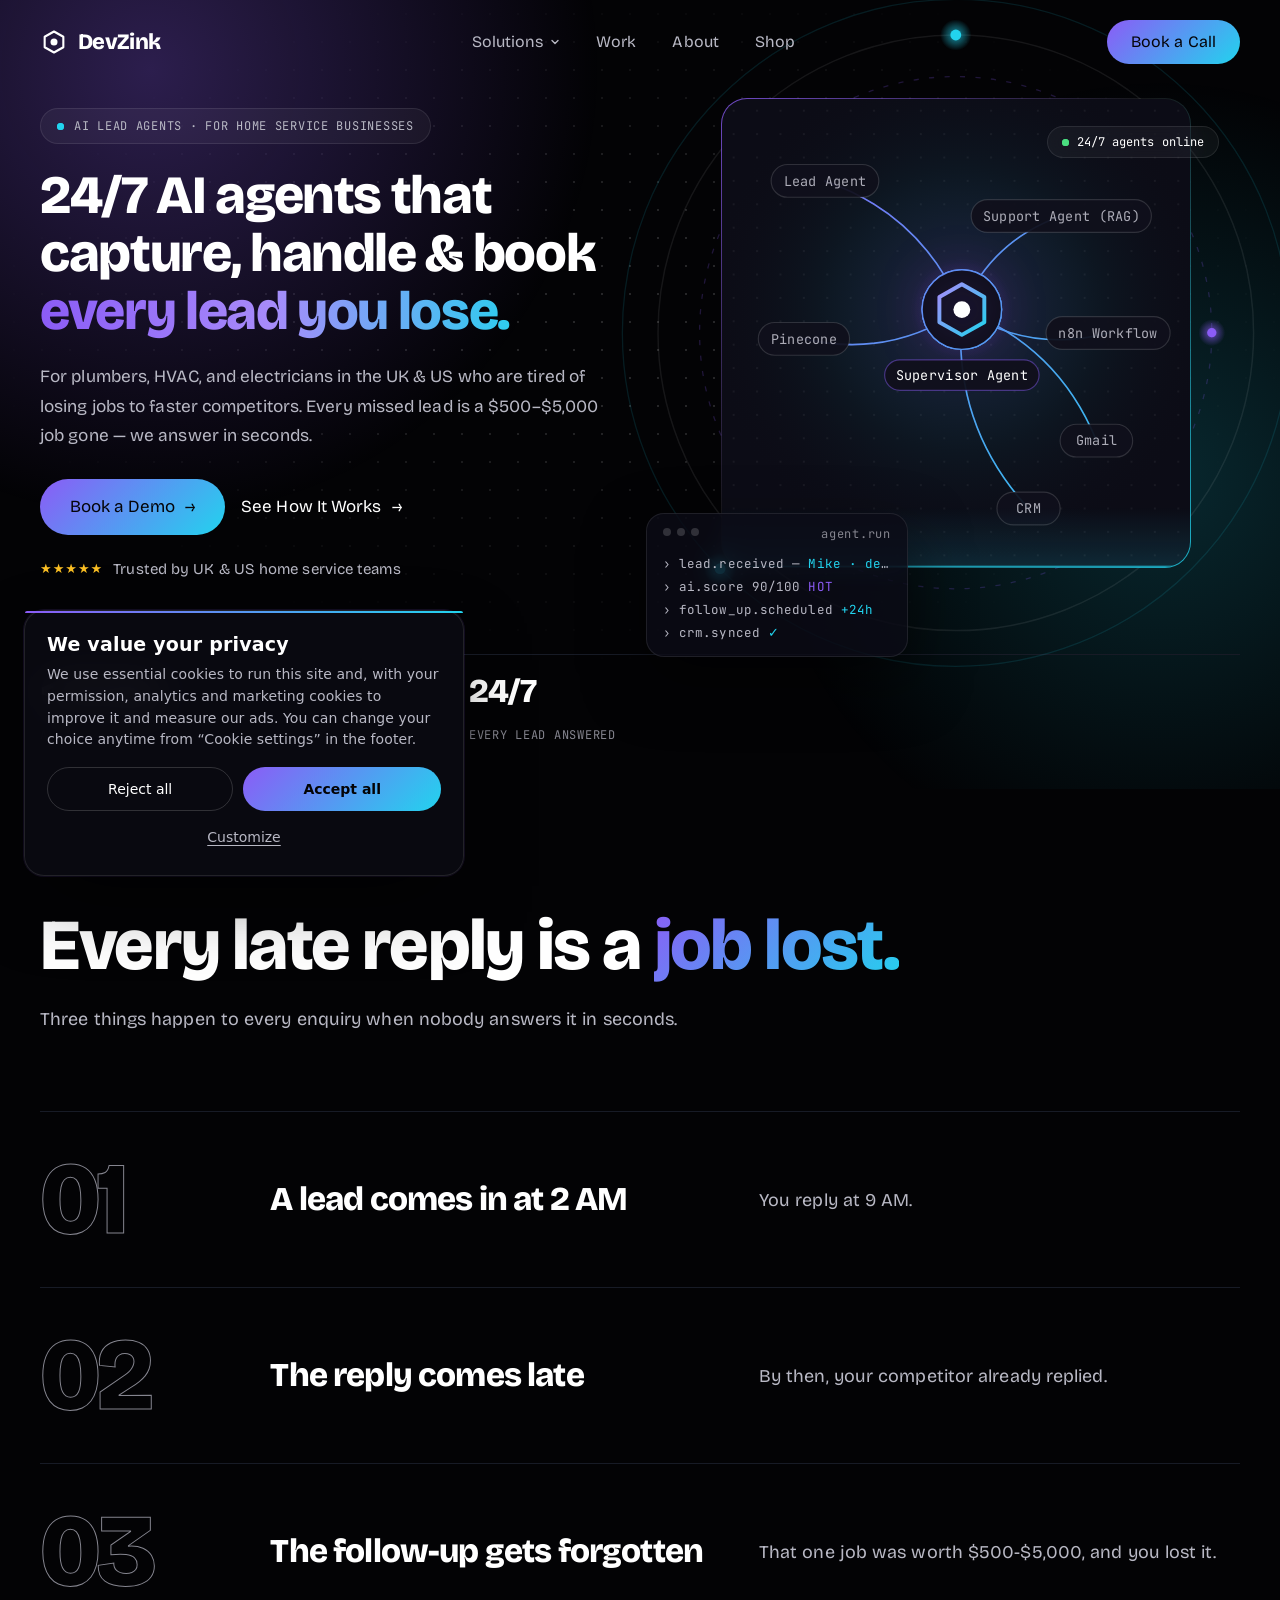
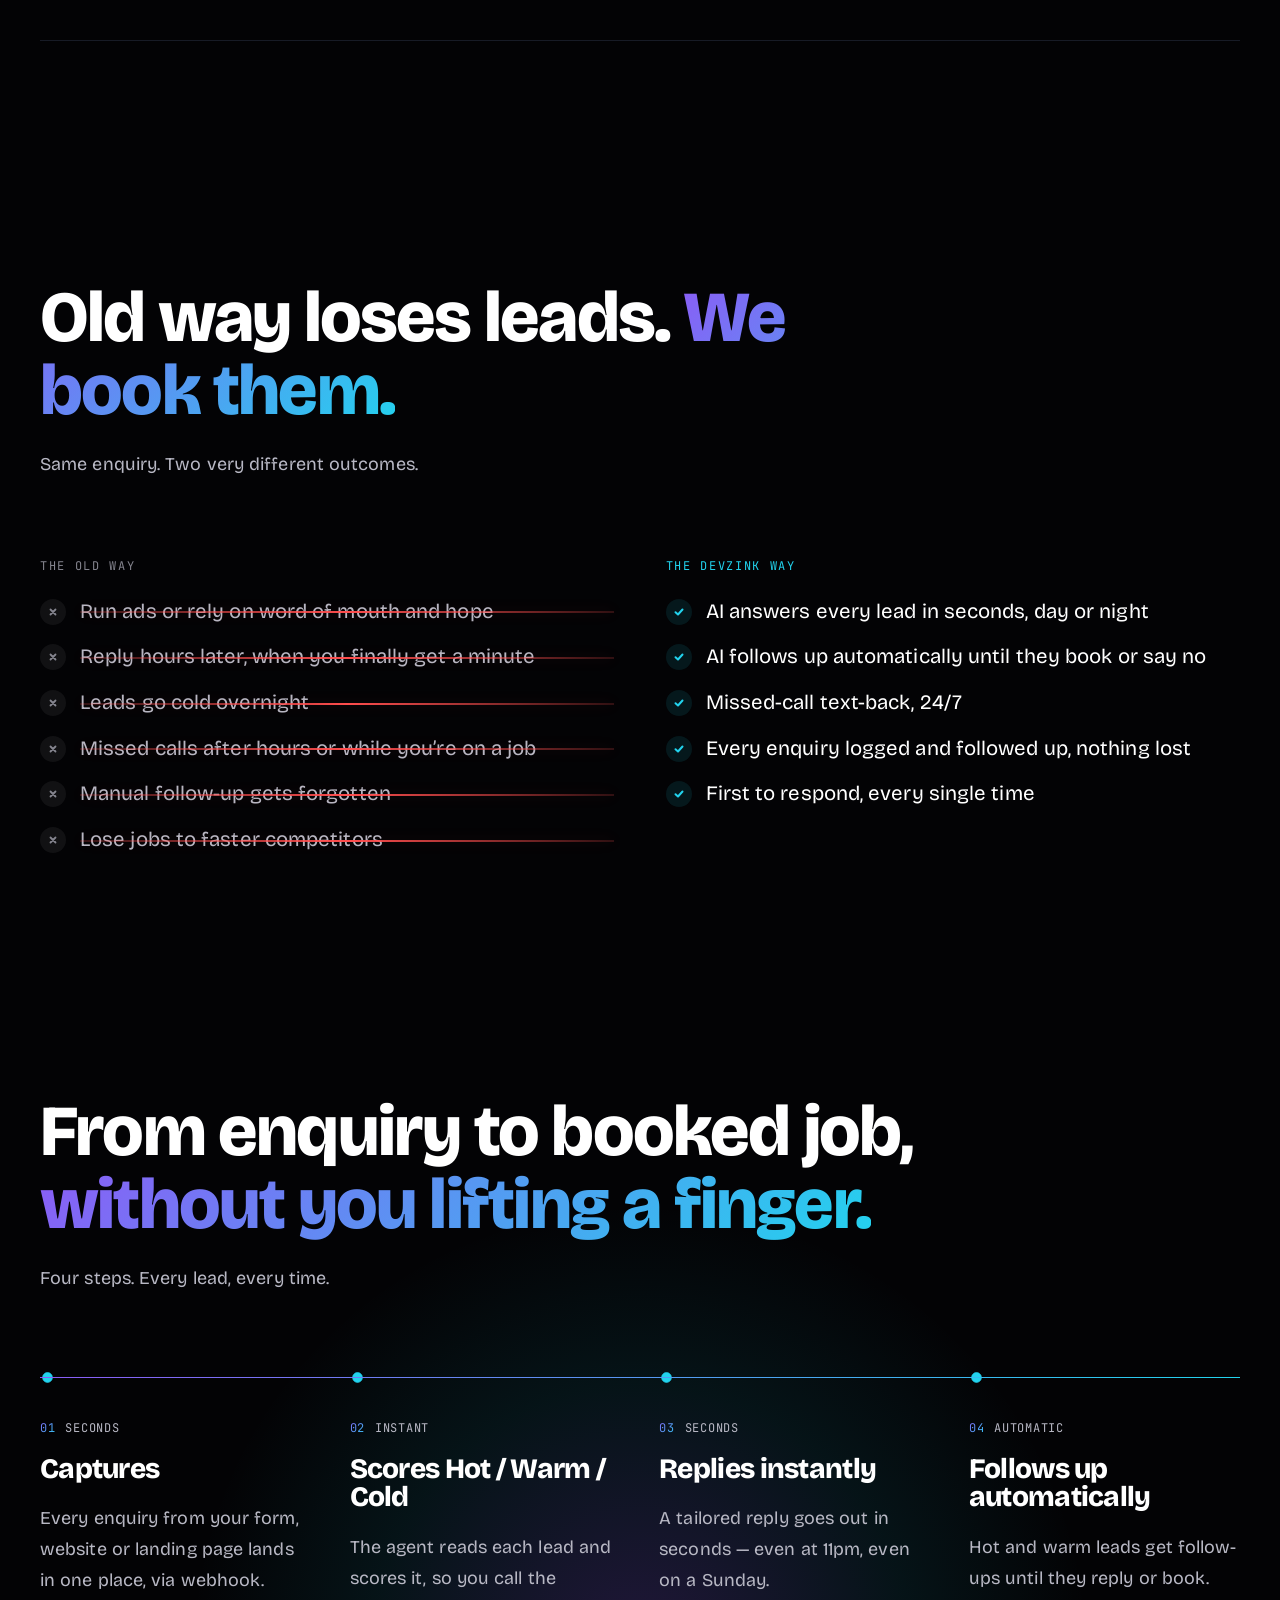
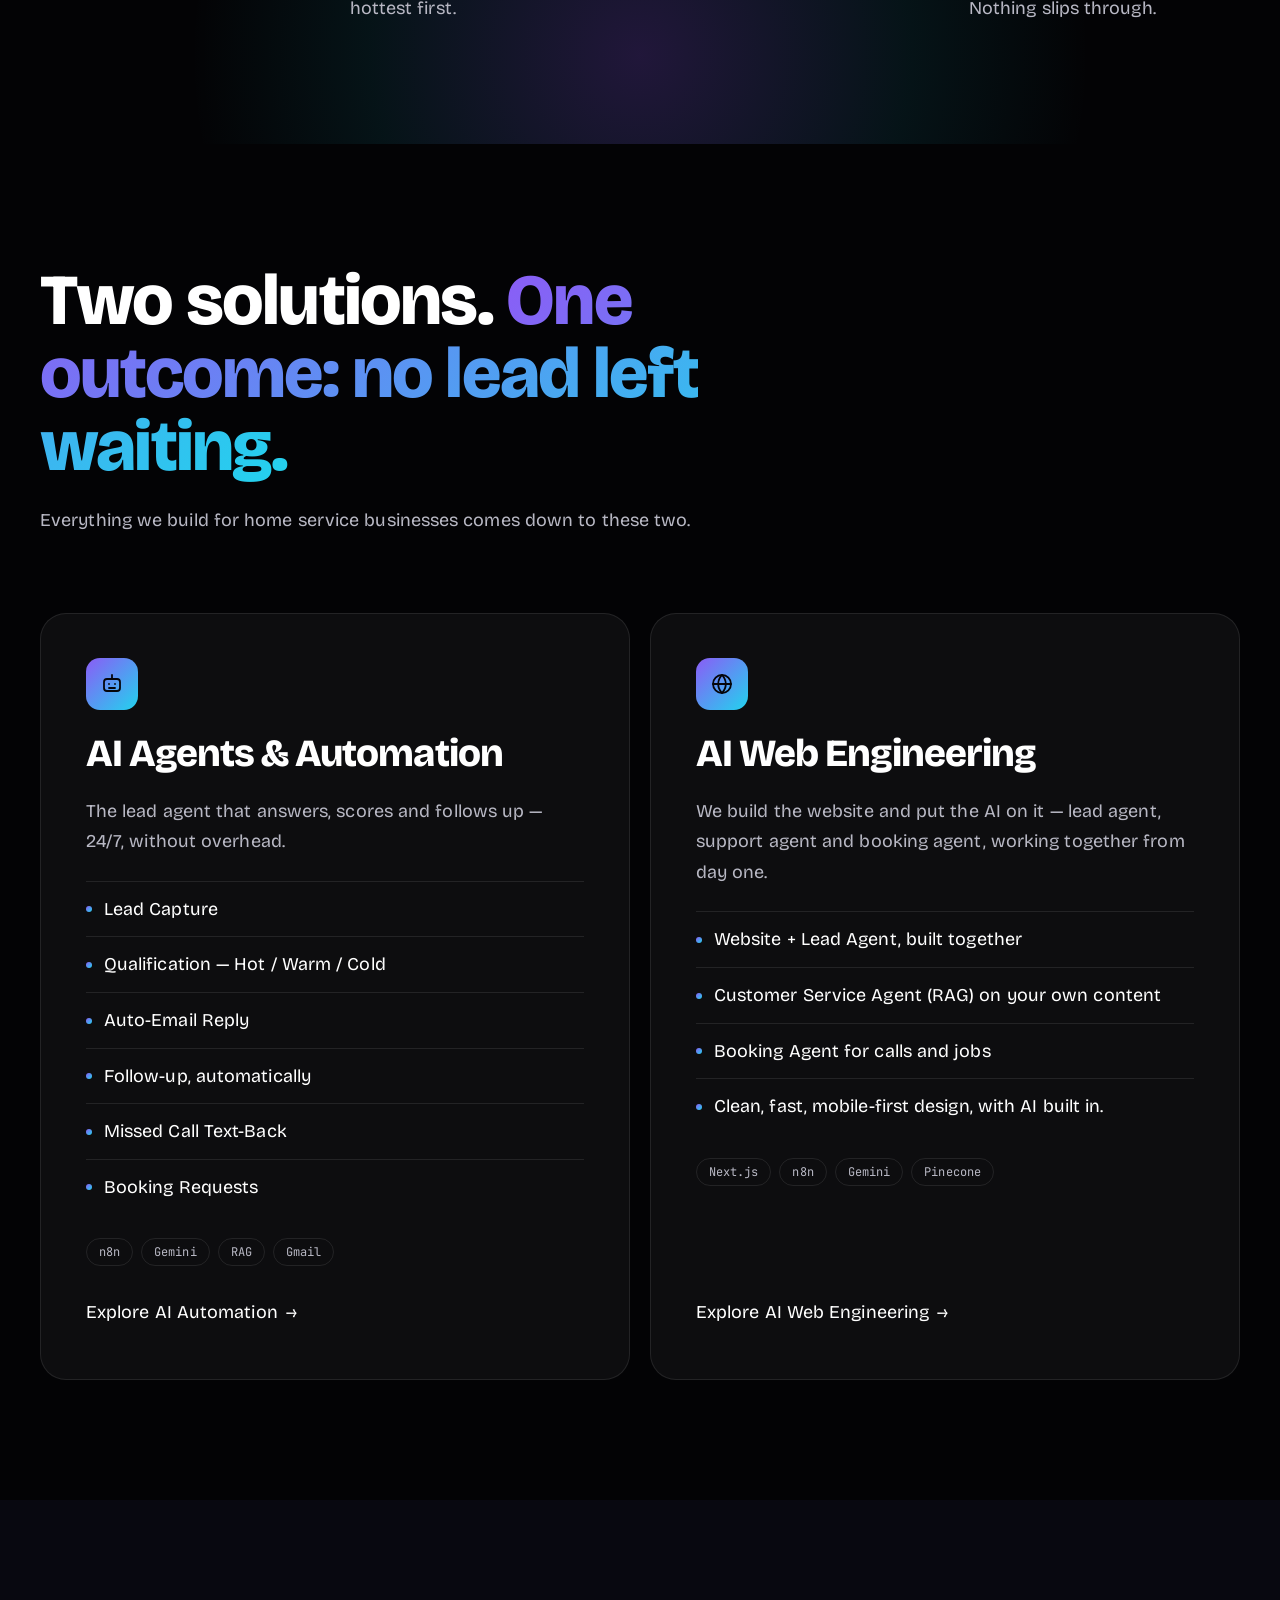
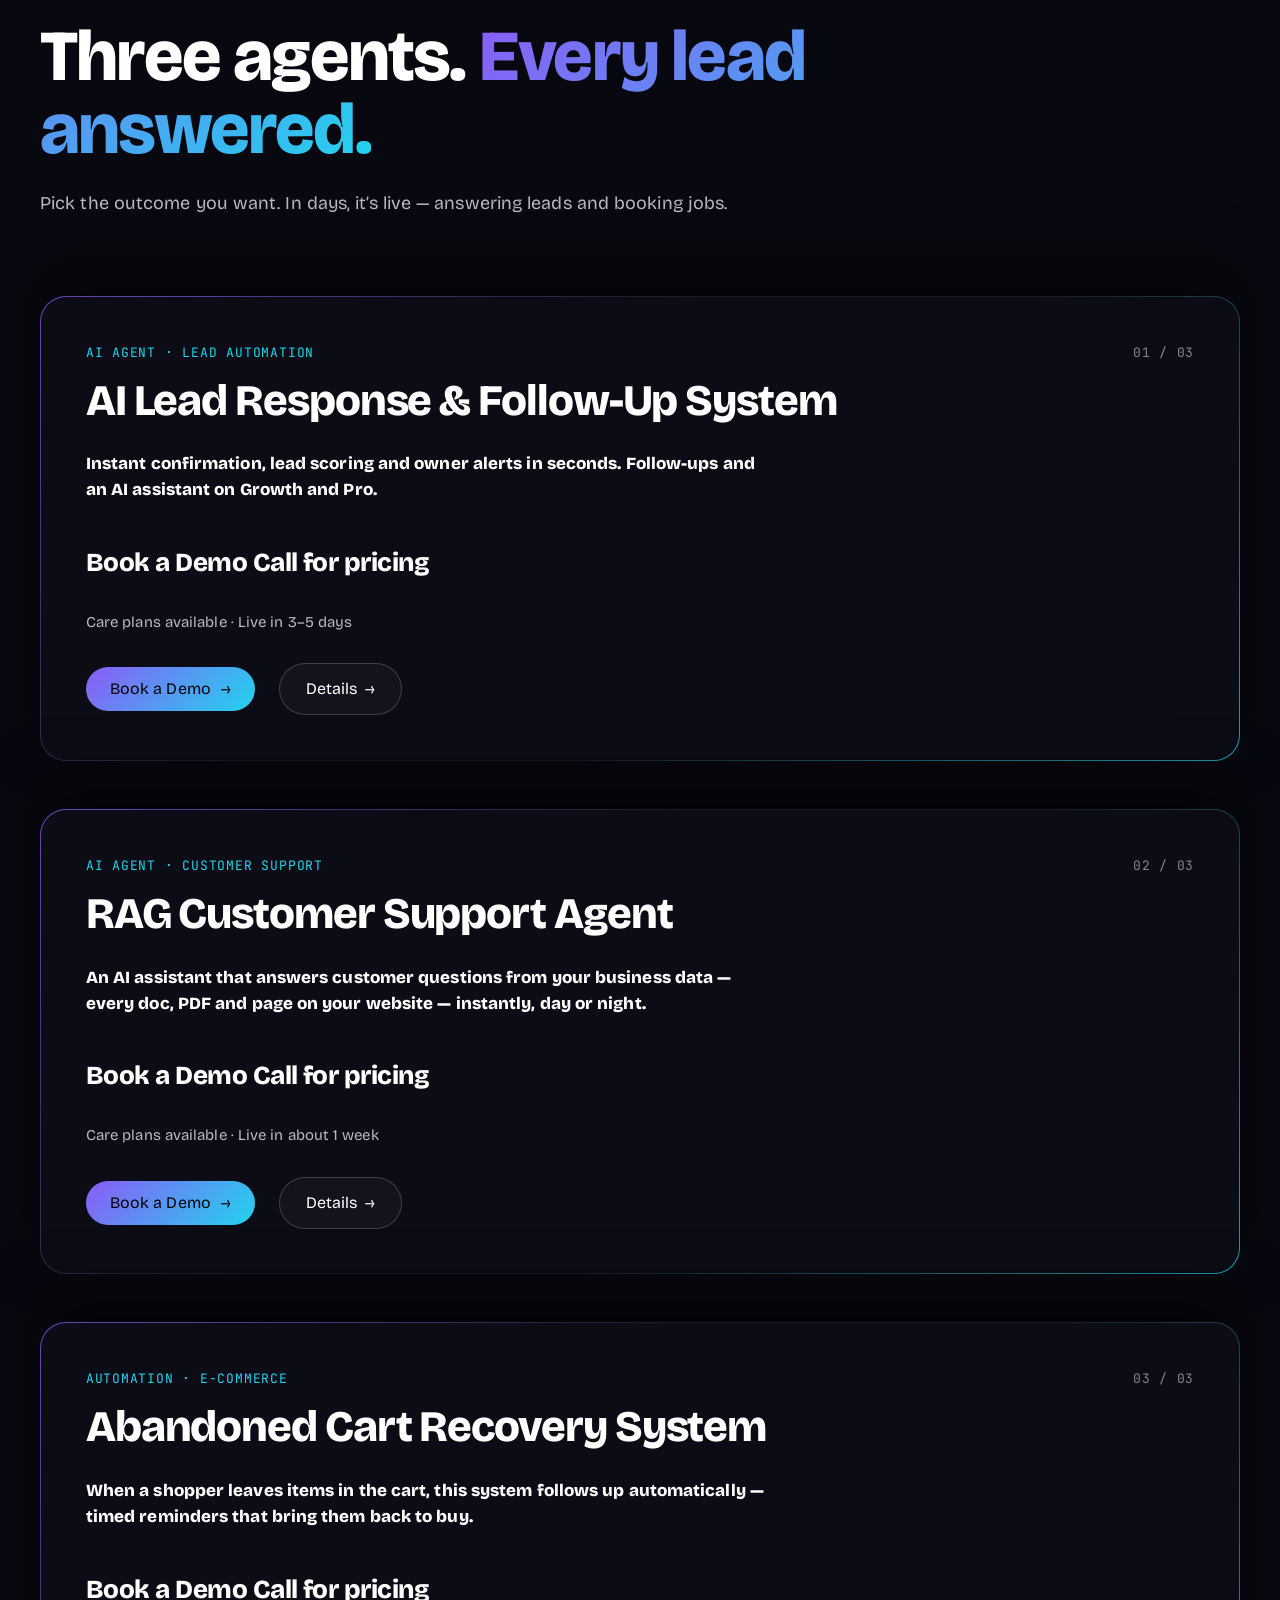
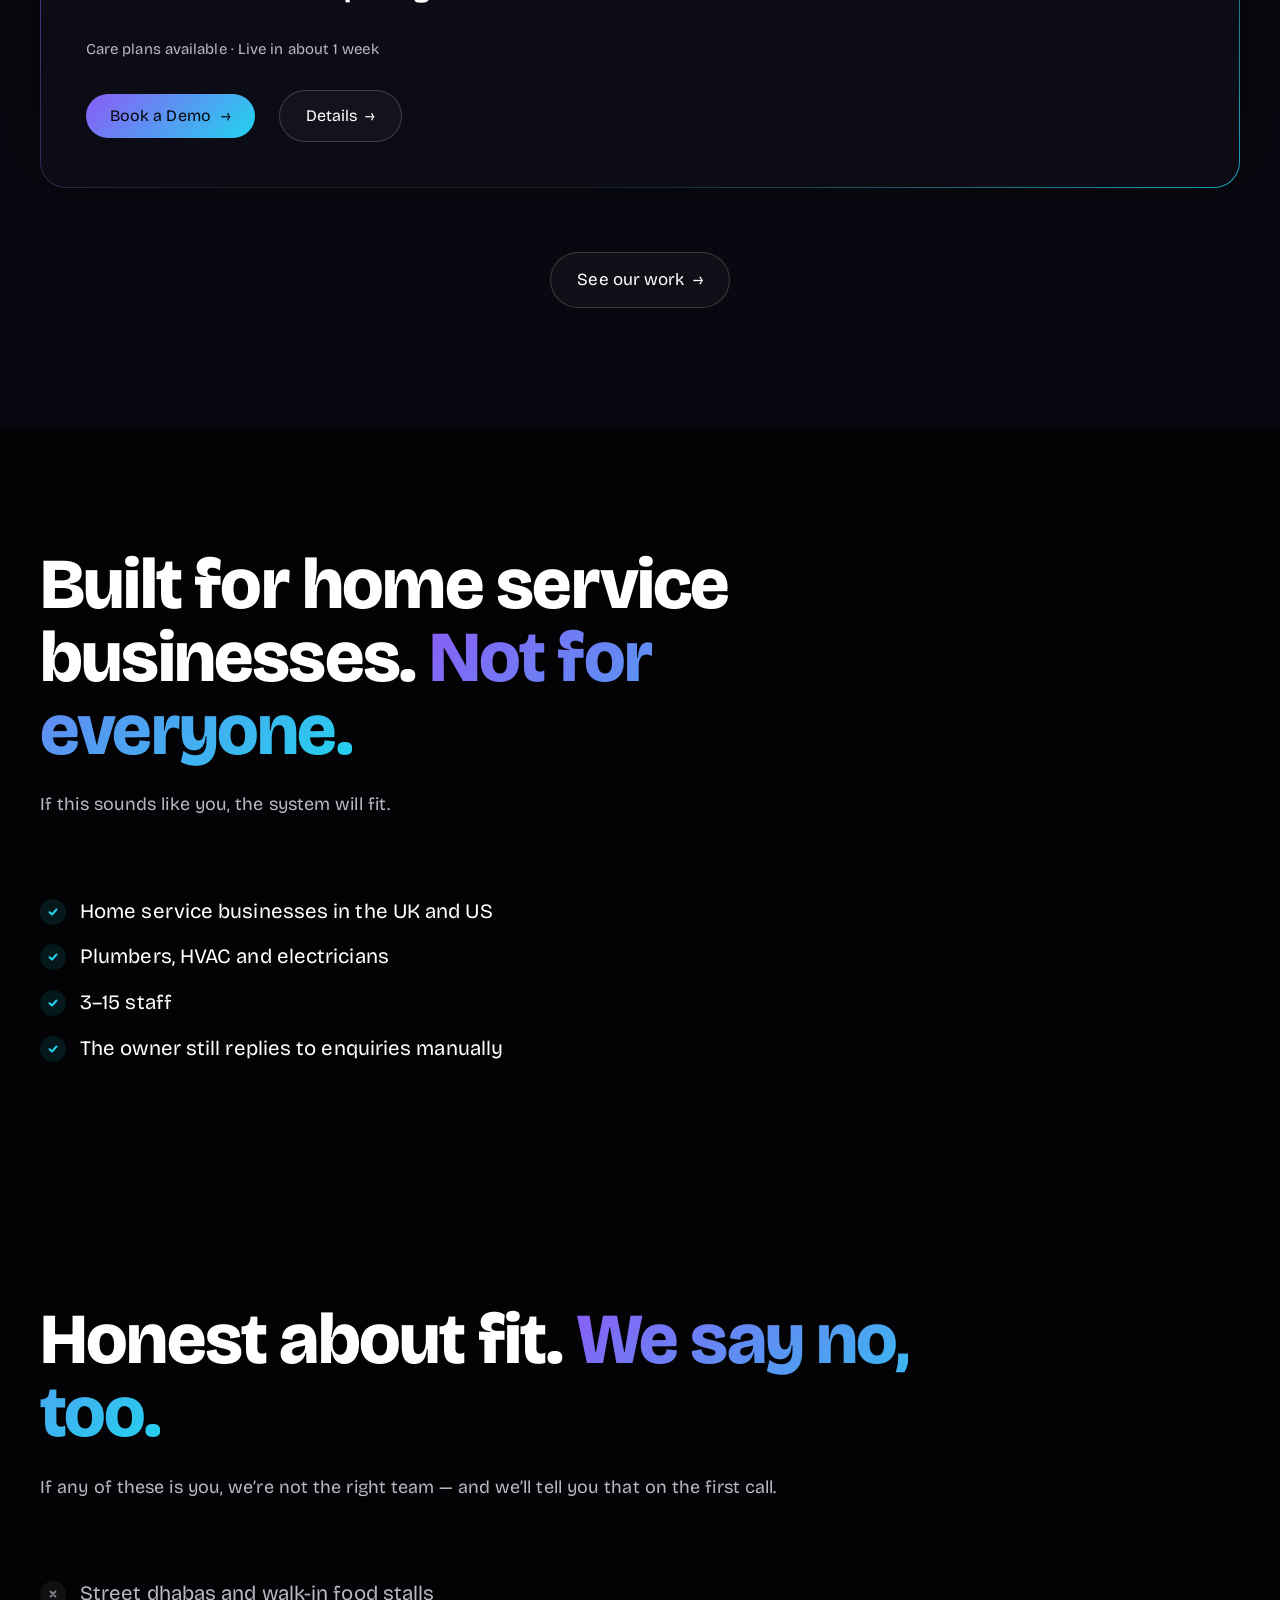
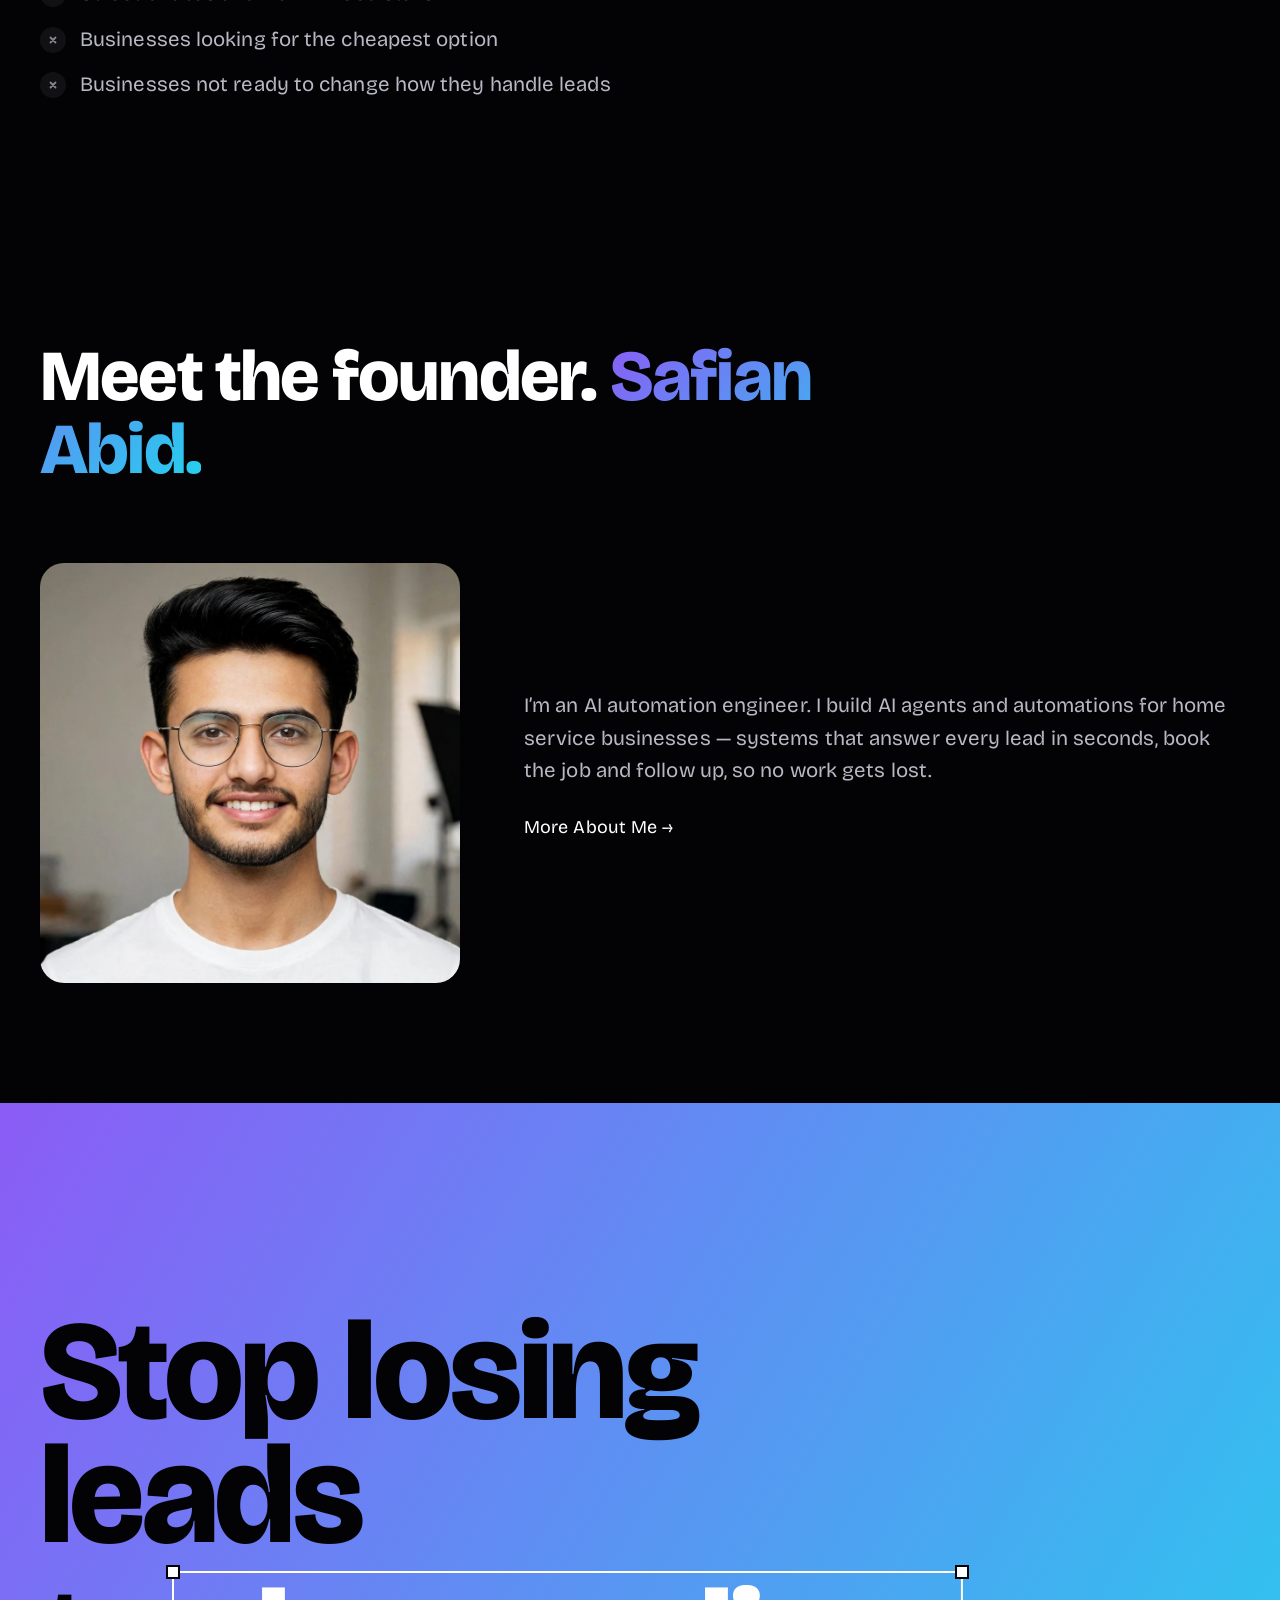
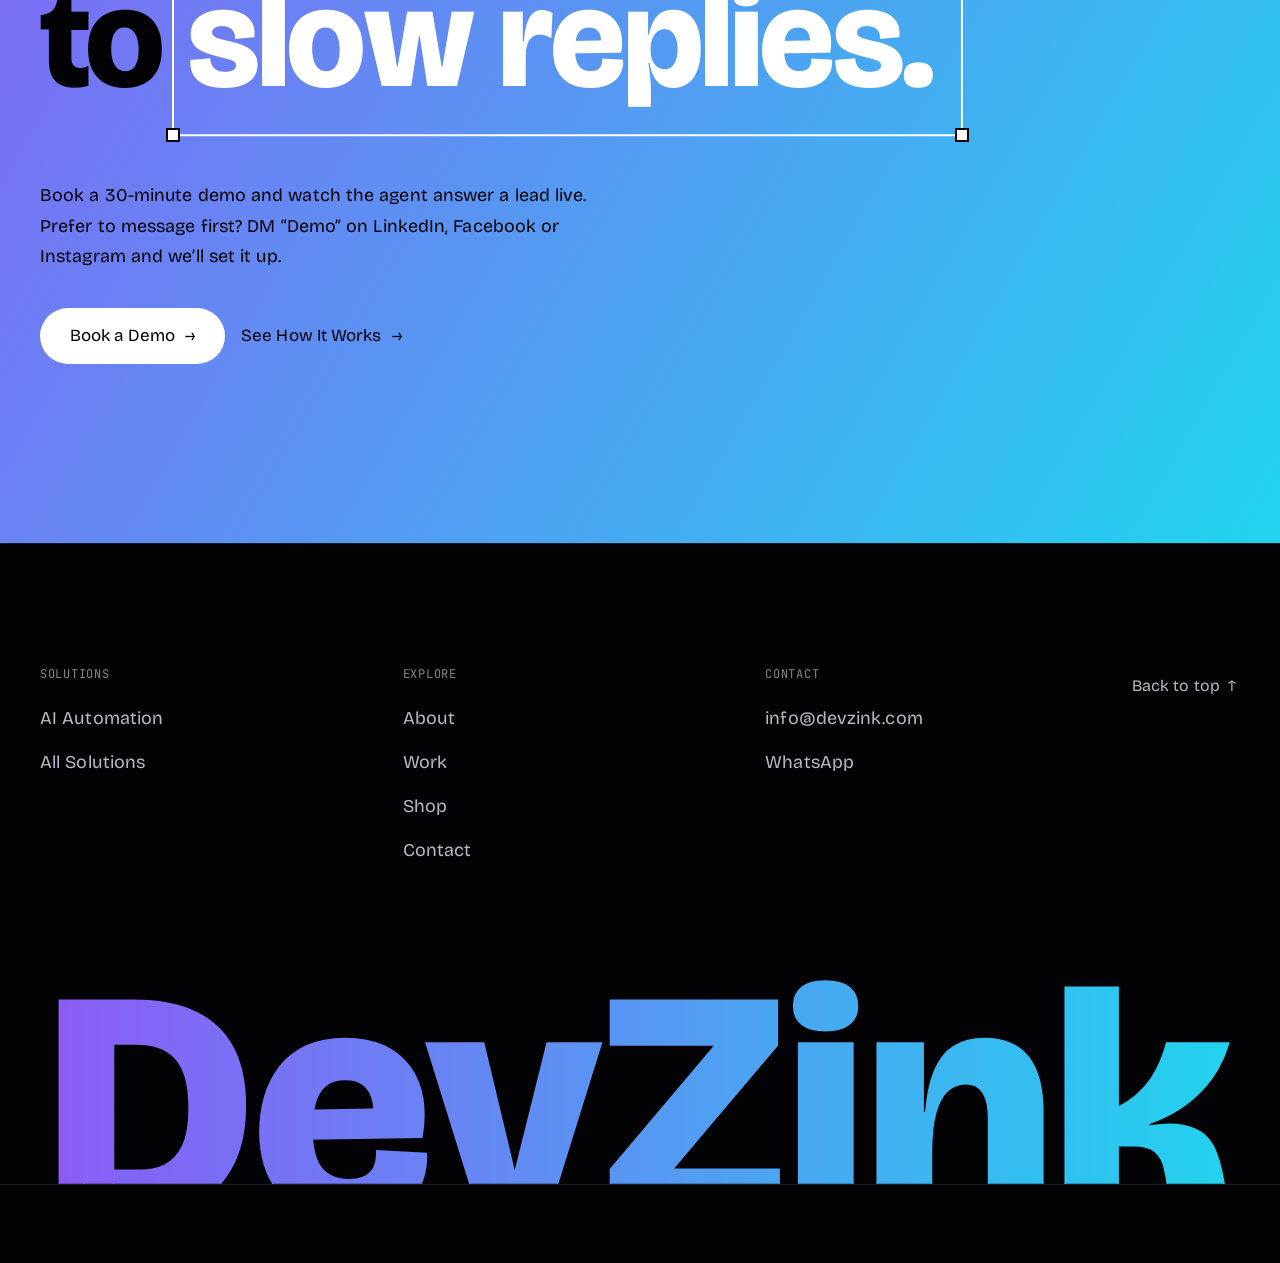
==== commit 4dafcf6e: "Remove AI Product Engineering service site-wide (nav, footer, Services on-demand panel, contact sele" ====
--- a/index.html
+++ b/index.html
@@ -42,7 +42,7 @@
 <meta name="twitter:image:alt" content="DevZink AI automation agency" />
 <link rel="alternate" hreflang="en" href="https://devzink.com/" />
 <link rel="alternate" hreflang="x-default" href="https://devzink.com/" />
-<script type="application/ld+json">{"@context": "https://schema.org", "@graph": [{"@type": "Organization", "@id": "https://devzink.com/#org", "name": "DevZink", "url": "https://devzink.com/", "logo": "https://devzink.com/logo-512.png", "image": "https://devzink.com/og-image.png", "email": "info@devzink.com", "telephone": "+923304613837", "description": "DevZink builds AI lead agents and AI websites for home service businesses in the UK and US — plumbers, HVAC and electricians with 3–15 staff.", "areaServed": "Worldwide", "knowsAbout": ["AI automation", "AI agents", "Agentic AI", "n8n automation", "RAG customer service agents", "Lead generation automation", "AI Web Engineering", "AI Product Engineering"]}, {"@type": "WebSite", "@id": "https://devzink.com/#website", "url": "https://devzink.com/", "name": "DevZink", "publisher": {"@id": "https://devzink.com/#org"}}, {"@type": "WebPage", "@id": "https://devzink.com/#webpage", "url": "https://devzink.com/", "name": "AI That Answers Every Lead, Instantly | DevZink", "description": "DevZink builds AI lead agents and AI websites for home service businesses in the UK and US — plumbers, HVAC and electricians with 3–15 staff. Every lead answered in seconds, followed up automatically.", "isPartOf": {"@id": "https://devzink.com/#website"}, "about": {"@id": "https://devzink.com/#org"}, "inLanguage": "en"}]}</script>
+<script type="application/ld+json">{"@context": "https://schema.org", "@graph": [{"@type": "Organization", "@id": "https://devzink.com/#org", "name": "DevZink", "url": "https://devzink.com/", "logo": "https://devzink.com/logo-512.png", "image": "https://devzink.com/og-image.png", "email": "info@devzink.com", "telephone": "+923304613837", "description": "DevZink builds AI lead agents and AI websites for home service businesses in the UK and US — plumbers, HVAC and electricians with 3–15 staff.", "areaServed": "Worldwide", "knowsAbout": ["AI automation", "AI agents", "Agentic AI", "n8n automation", "RAG customer service agents", "Lead generation automation", "AI Web Engineering"]}, {"@type": "WebSite", "@id": "https://devzink.com/#website", "url": "https://devzink.com/", "name": "DevZink", "publisher": {"@id": "https://devzink.com/#org"}}, {"@type": "WebPage", "@id": "https://devzink.com/#webpage", "url": "https://devzink.com/", "name": "AI That Answers Every Lead, Instantly | DevZink", "description": "DevZink builds AI lead agents and AI websites for home service businesses in the UK and US — plumbers, HVAC and electricians with 3–15 staff. Every lead answered in seconds, followed up automatically.", "isPartOf": {"@id": "https://devzink.com/#website"}, "about": {"@id": "https://devzink.com/#org"}, "inLanguage": "en"}]}</script>
 <!-- seo:end -->
 <style>
 /* ===== Fonts ===== */
@@ -851,8 +851,7 @@
             <ul class="dd__list">
               <li style="--i:0"><a href="/ai-automation"><b>AI Agents &amp; Automation</b><span>Lead capture, replies &amp; follow-up, hands-free.</span></a></li>
               <li style="--i:1"><a href="/ai-web-engineering"><b>AI Web Engineering</b><span>Website + AI layer, built together.</span></a></li>
-              <li style="--i:2"><a href="/web-app-development"><b>AI Product Engineering <span class="dd__tag">On-Demand</span></b><span>SaaS platforms &amp; apps with AI at the core.</span></a></li>
-              <li style="--i:3"><a class="dd__all" href="/services">View all solutions <span class="arrow" aria-hidden="true">→</span></a></li>
+              <li style="--i:2"><a class="dd__all" href="/services">View all solutions <span class="arrow" aria-hidden="true">→</span></a></li>
             </ul>
           </div>
         </div>
@@ -871,7 +870,6 @@
       <ul class="mmenu__sub">
         <li><a href="/ai-automation">AI Agents &amp; Automation</a></li>
         <li><a href="/ai-web-engineering">AI Web Engineering</a></li>
-        <li><a href="/web-app-development">AI Product Engineering <span class="dd__tag">On-Demand</span></a></li>
       </ul>
     </li>
     <li style="--i:1"><a class="mmenu__big" href="/work">Work <span class="arrow" aria-hidden="true">→</span></a></li>
@@ -1288,7 +1286,6 @@
         <p class="foot__h mono">Solutions</p>
         <ul>
           <li><a href="/ai-automation">AI Automation</a></li>
-          <li><a href="/web-app-development">Web &amp; App Development</a></li>
           <li><a href="/services">All Solutions</a></li>
         </ul>
       </nav>
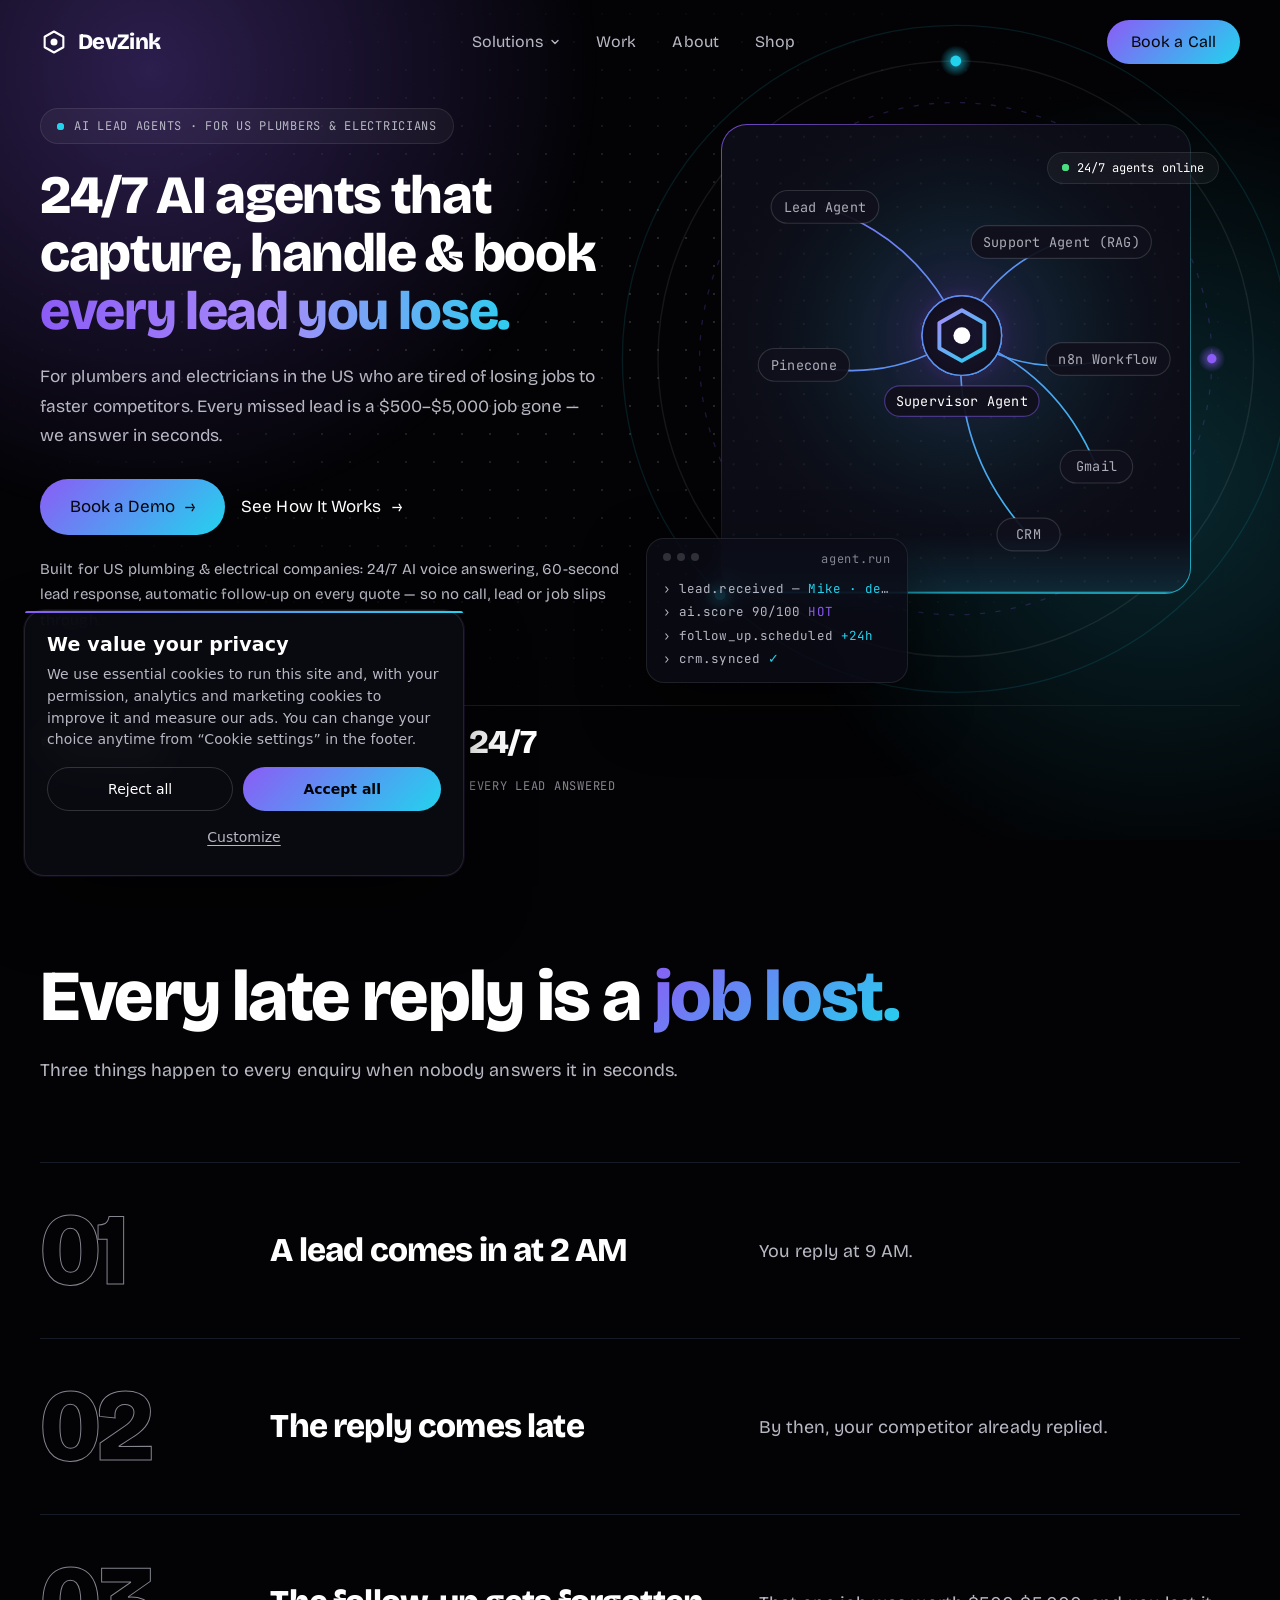
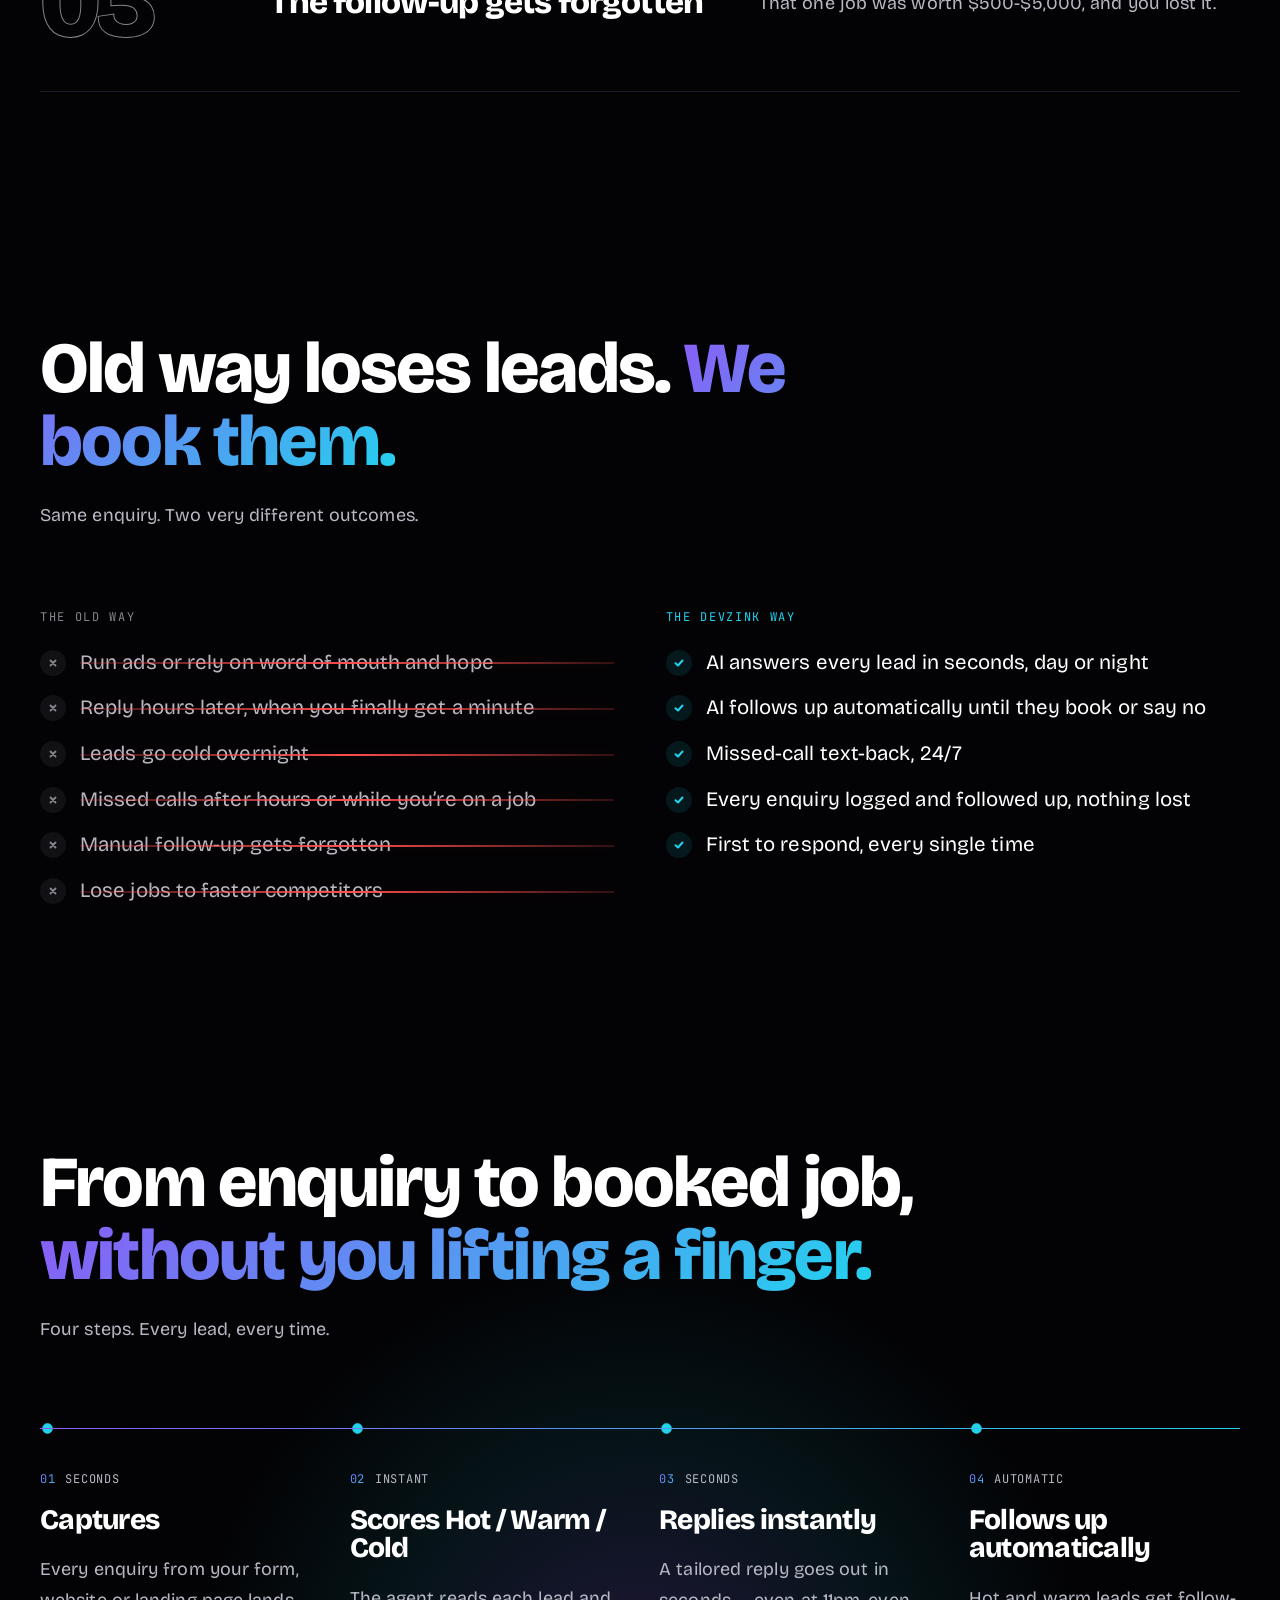
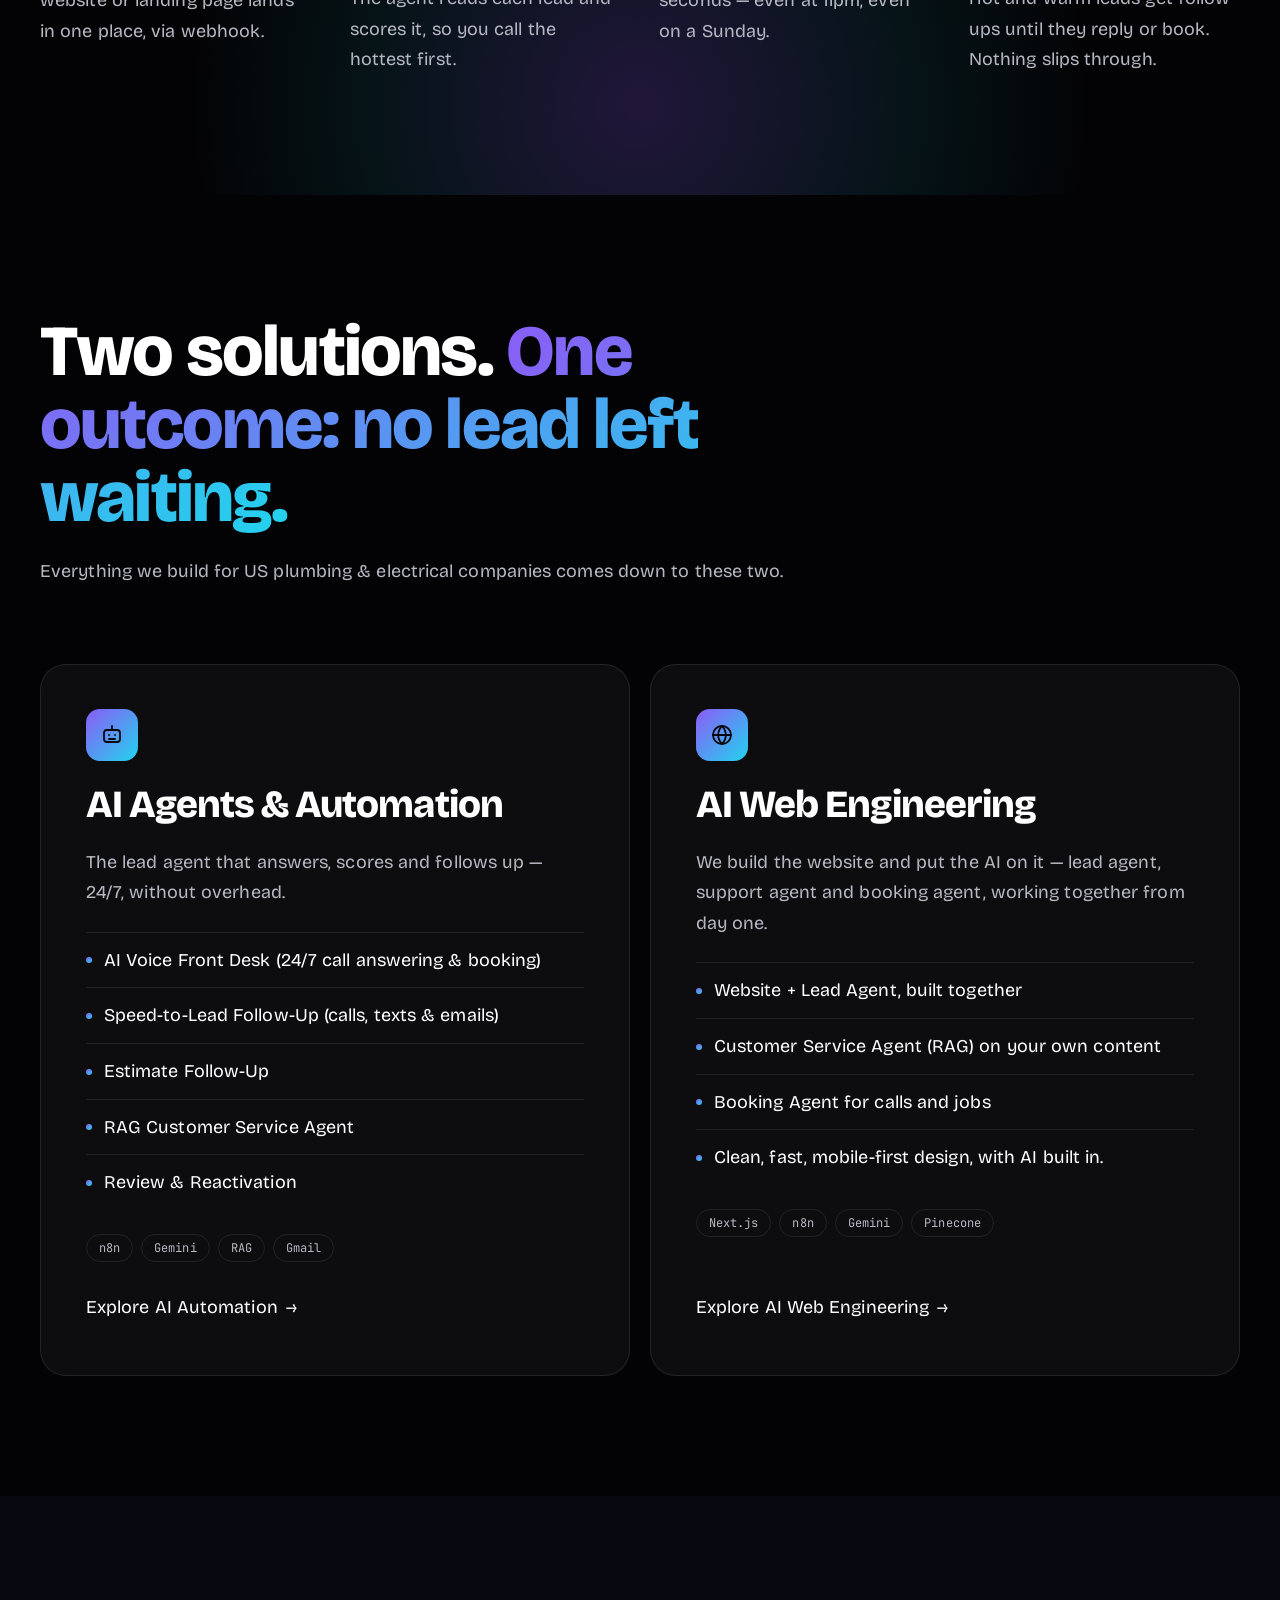
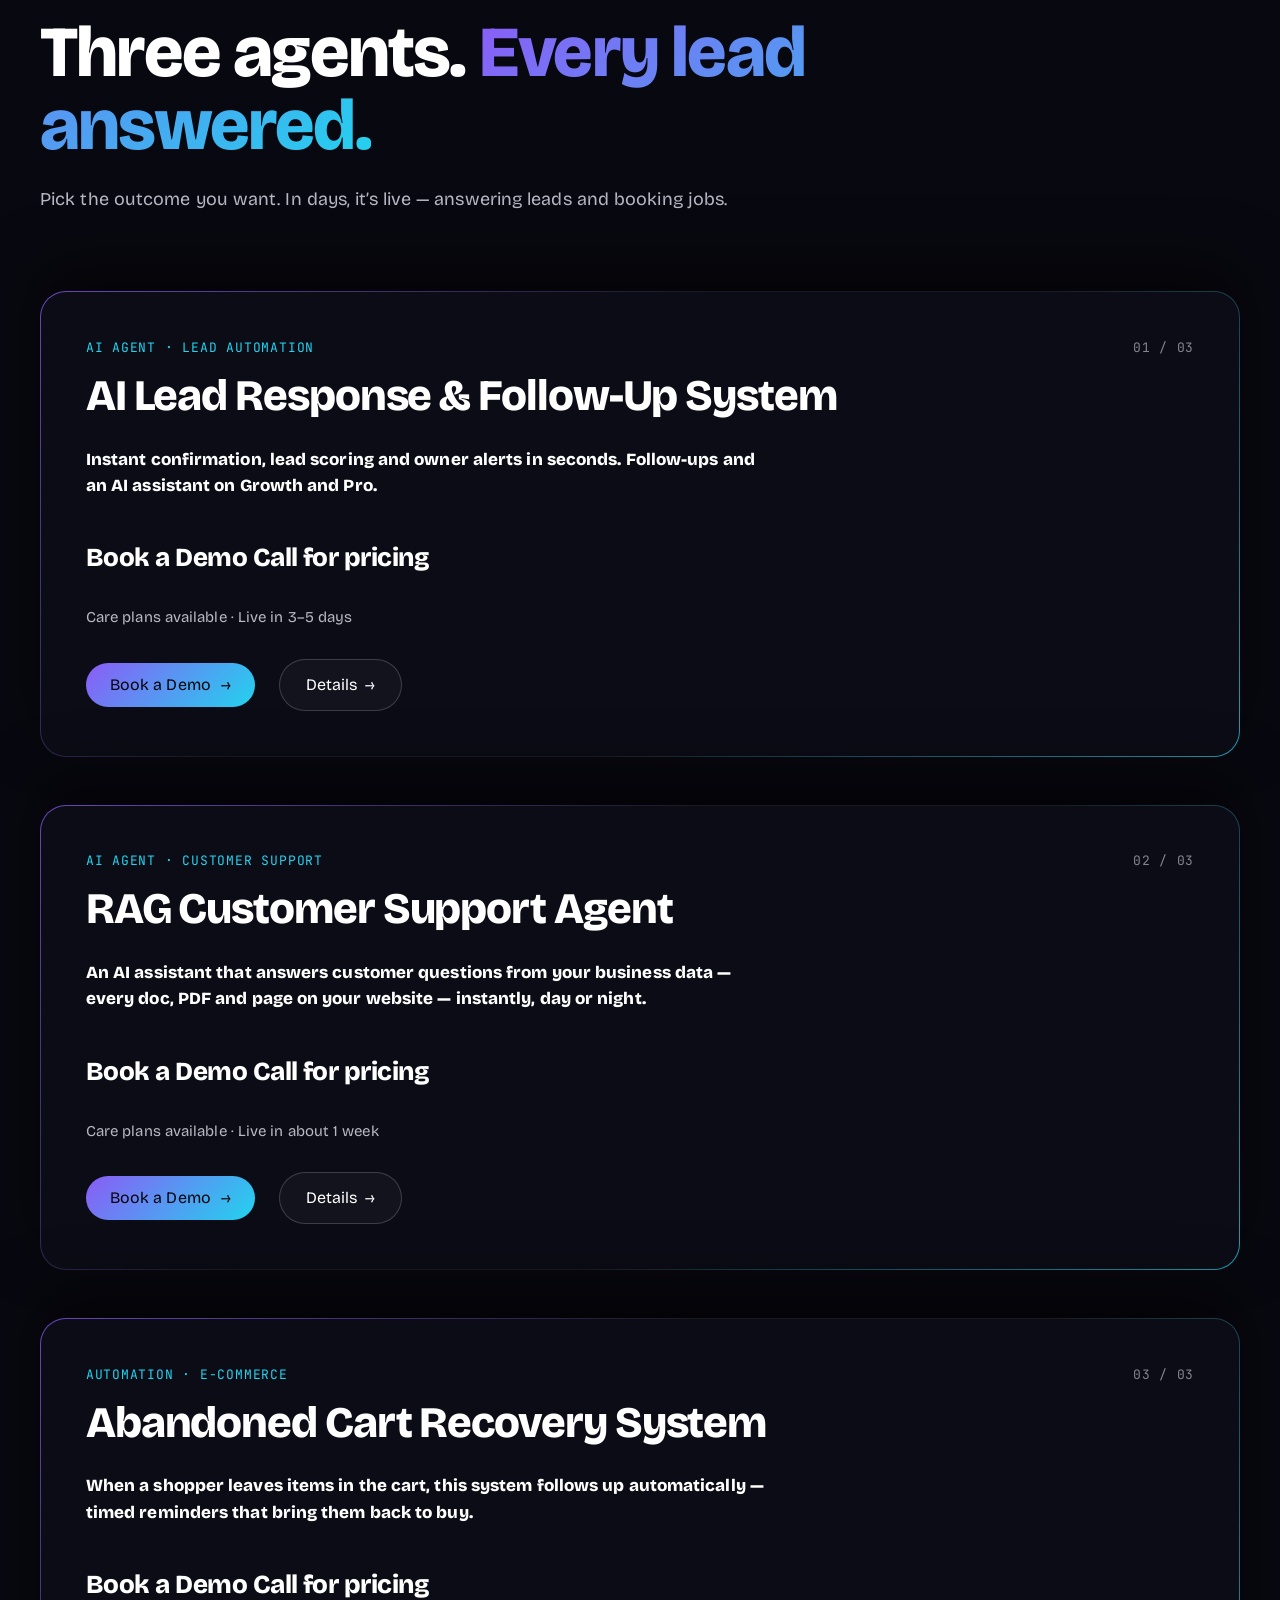
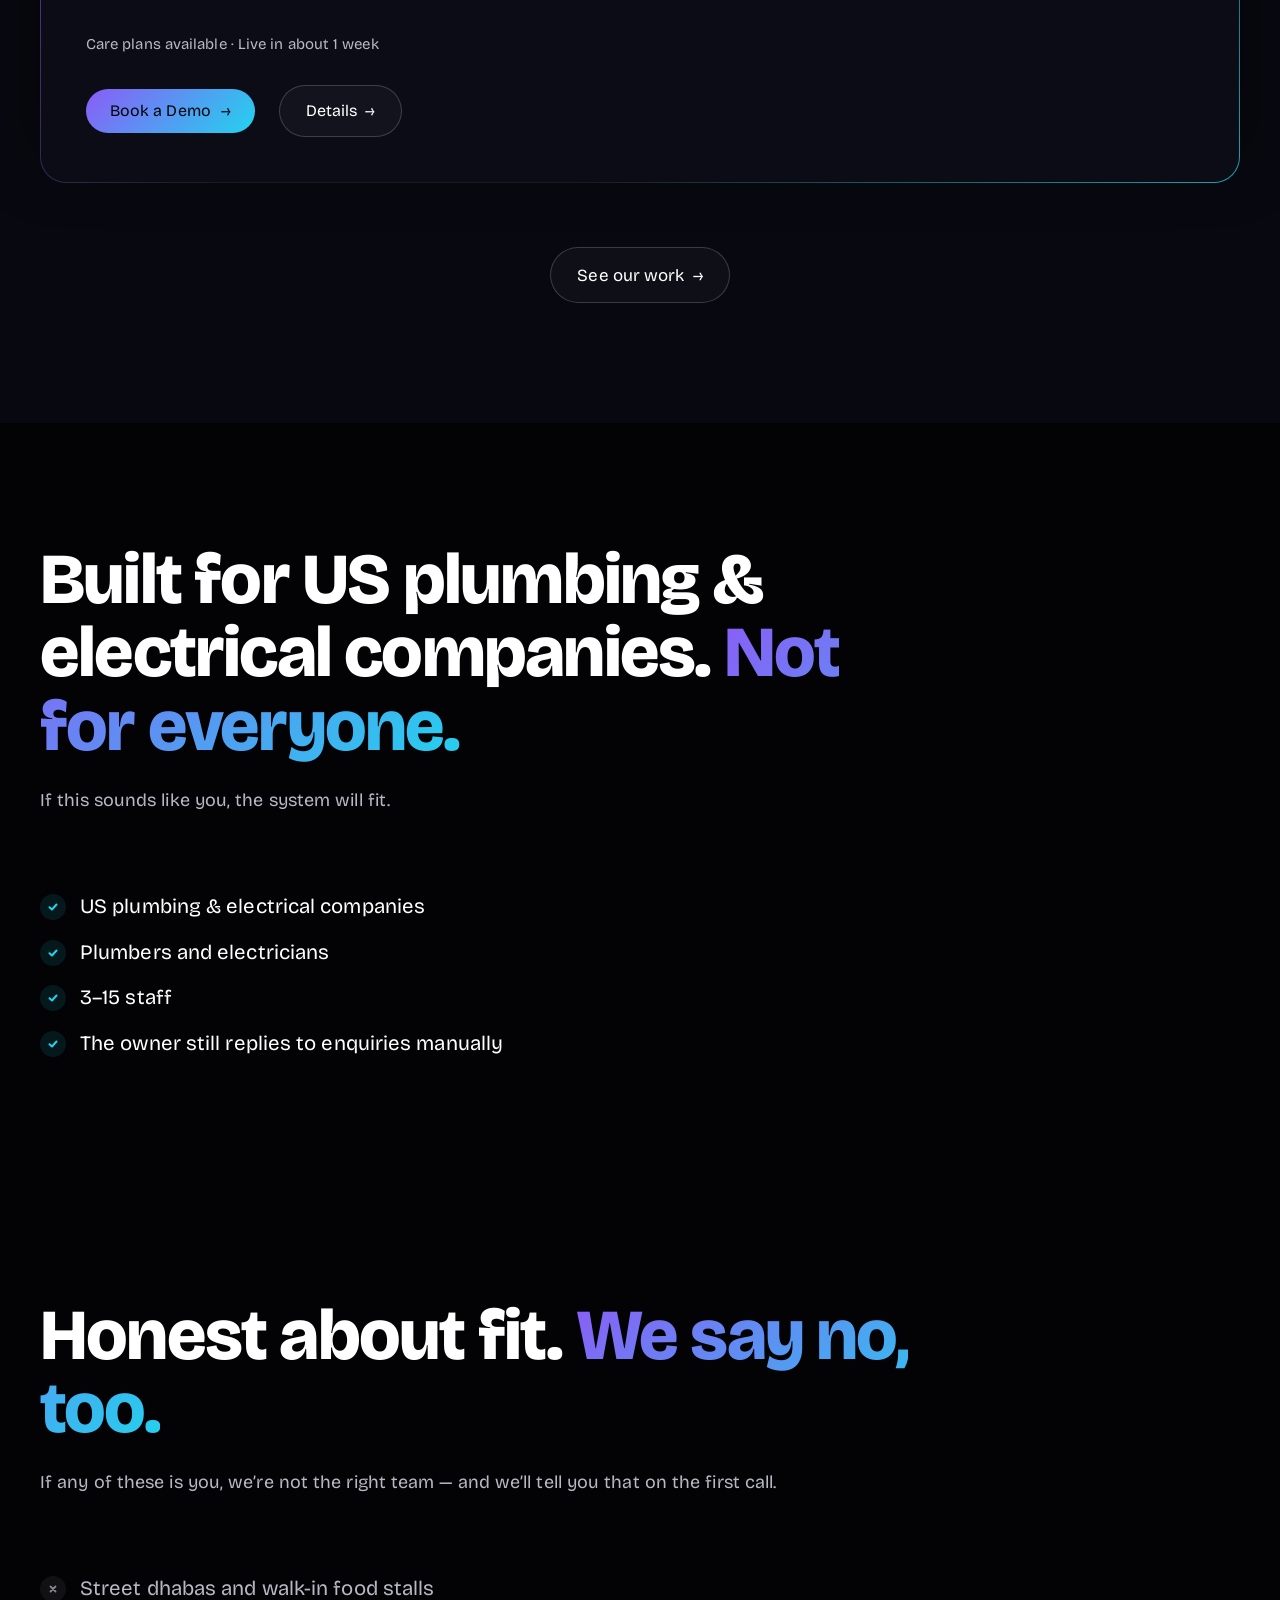
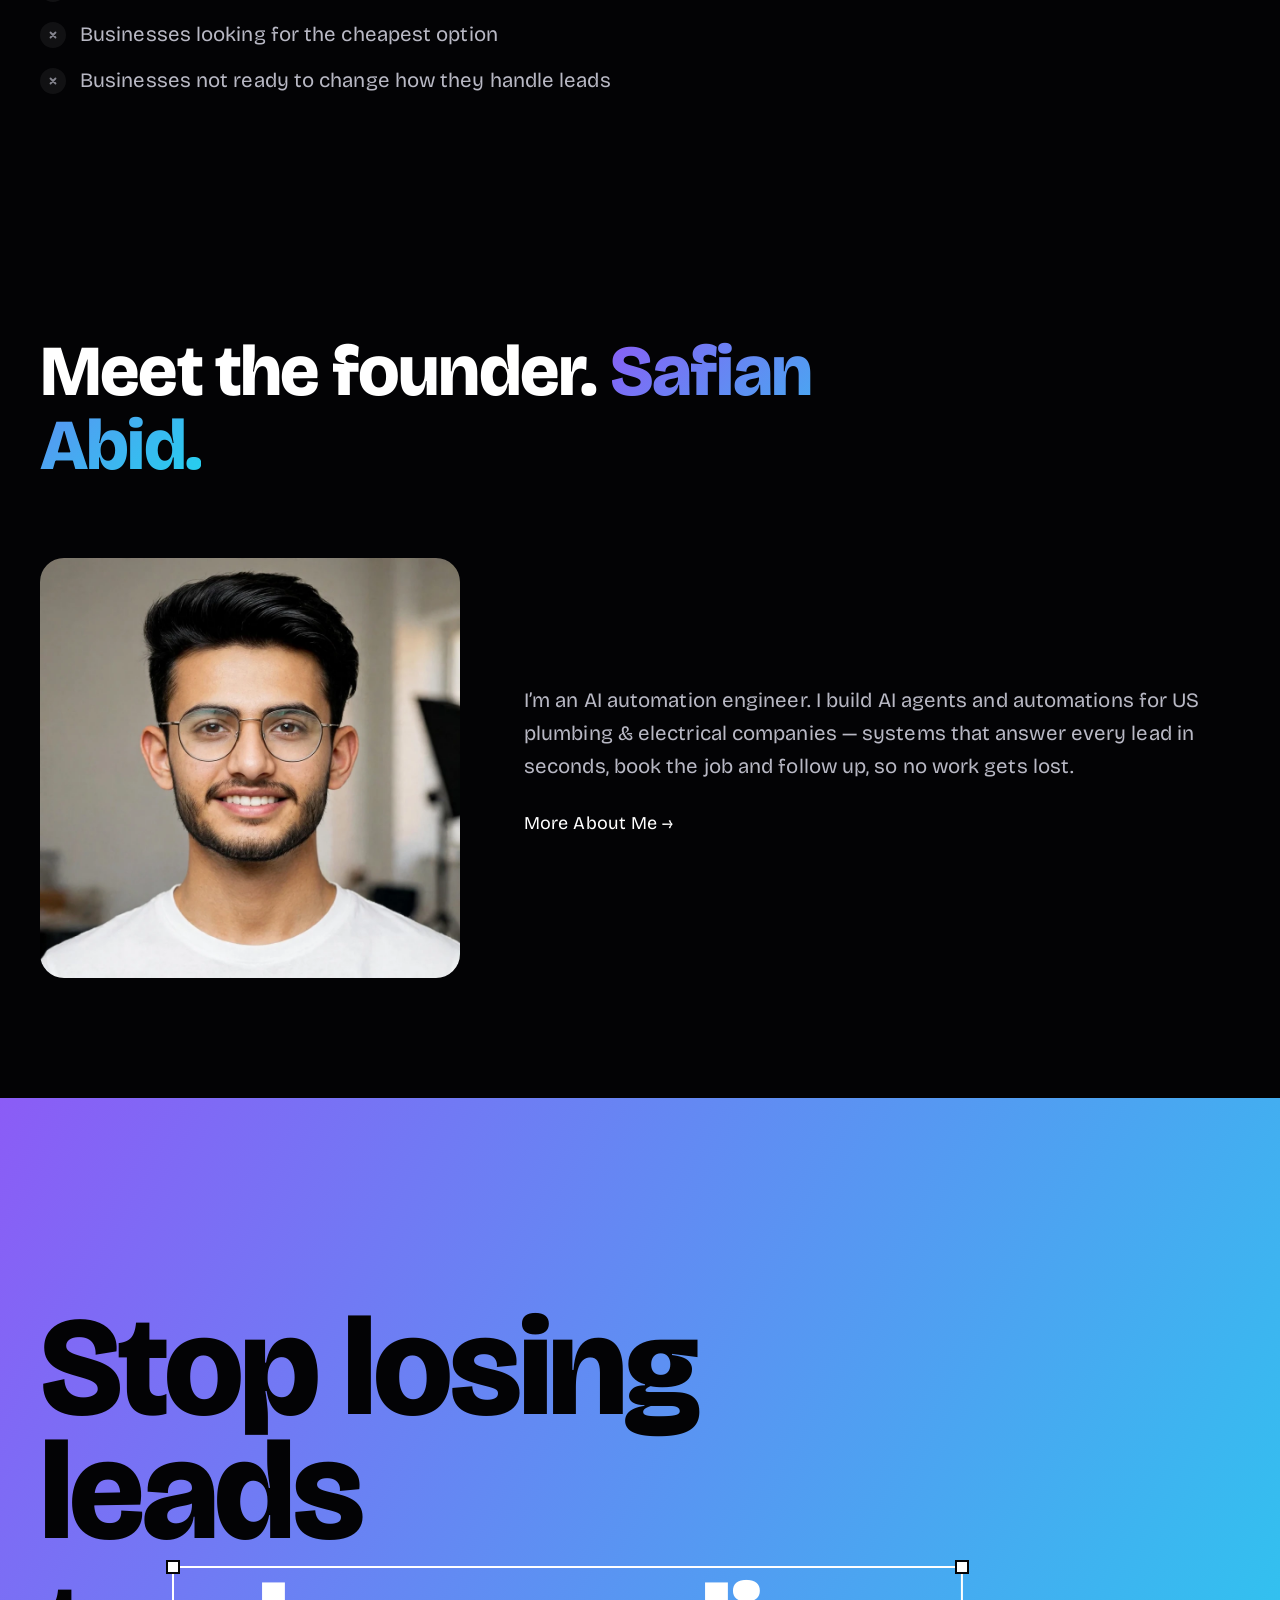
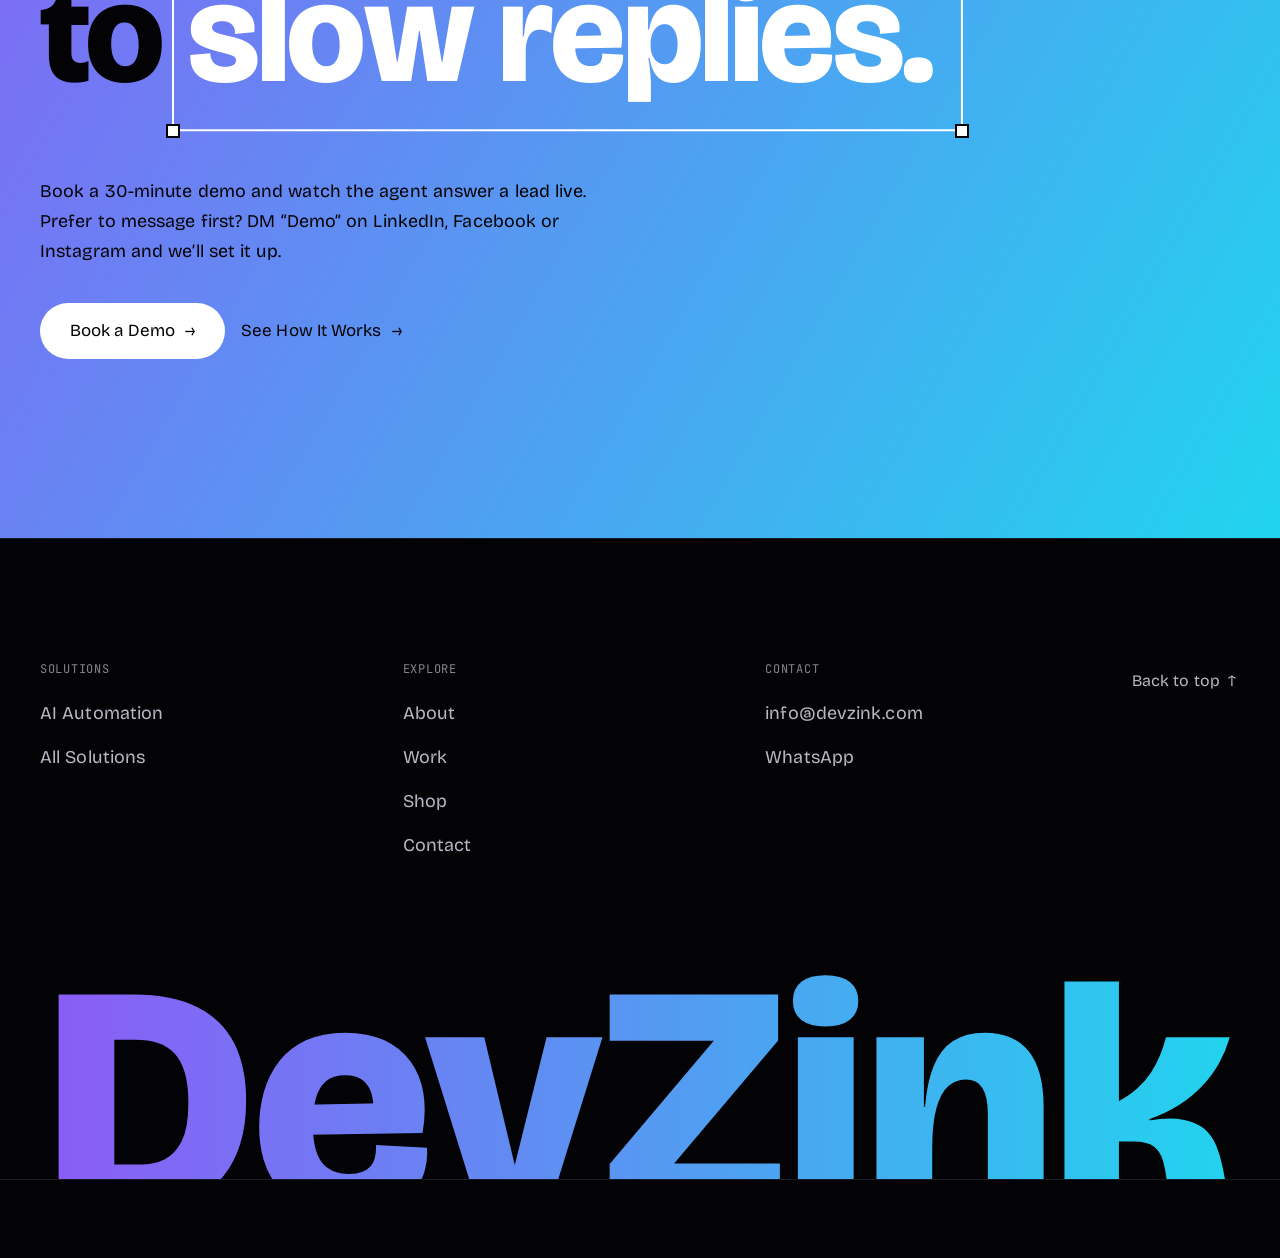
==== commit 7f238dca: "Website: narrow to US plumbers & electricians — hero line, Solutions systems, Shop 3 offer cards, Wh" ====
--- a/index.html
+++ b/index.html
@@ -21,16 +21,16 @@
 <meta property="og:type" content="website" />
 <meta property="og:site_name" content="DevZink" />
 <meta property="og:title" content="AI That Answers Every Lead, Instantly | DevZink" />
-<meta property="og:description" content="DevZink builds AI lead agents and AI websites for home service businesses in the UK and US — plumbers, HVAC and electricians with 3–15 staff. Every lead answered in seconds, followed up automatically." />
+<meta property="og:description" content="DevZink builds AI lead agents and AI websites for US plumbing and electrical companies with 3–15 staff. Every lead answered in seconds, followed up automatically." />
 <meta property="og:url" content="https://devzink.com/" />
 <meta property="og:image" content="https://devzink.com/og-image.png" />
 <meta property="og:image:width" content="1200" />
 <meta property="og:image:height" content="630" />
 <meta name="twitter:card" content="summary_large_image" />
 <meta name="twitter:title" content="AI That Answers Every Lead, Instantly | DevZink" />
-<meta name="twitter:description" content="DevZink builds AI lead agents and AI websites for home service businesses in the UK and US — plumbers, HVAC and electricians with 3–15 staff. Every lead answered in seconds, followed up automatically." />
+<meta name="twitter:description" content="DevZink builds AI lead agents and AI websites for US plumbing and electrical companies with 3–15 staff. Every lead answered in seconds, followed up automatically." />
 <meta name="twitter:image" content="https://devzink.com/og-image.png" />
-<meta name="description" content="DevZink builds AI lead agents and AI websites for home service businesses in the UK and US — plumbers, HVAC and electricians with 3–15 staff. Every lead answered in seconds, followed up automatically." />
+<meta name="description" content="DevZink builds AI lead agents and AI websites for US plumbing and electrical companies with 3–15 staff. Every lead answered in seconds, followed up automatically." />
 <link rel="preload" href="fonts/bricolage-grotesque-800.woff2" as="font" type="font/woff2" crossorigin />
 <link rel="preload" href="fonts/bricolage-grotesque-400.woff2" as="font" type="font/woff2" crossorigin />
 <!-- seo:start -->
@@ -42,7 +42,7 @@
 <meta name="twitter:image:alt" content="DevZink AI automation agency" />
 <link rel="alternate" hreflang="en" href="https://devzink.com/" />
 <link rel="alternate" hreflang="x-default" href="https://devzink.com/" />
-<script type="application/ld+json">{"@context": "https://schema.org", "@graph": [{"@type": "Organization", "@id": "https://devzink.com/#org", "name": "DevZink", "url": "https://devzink.com/", "logo": "https://devzink.com/logo-512.png", "image": "https://devzink.com/og-image.png", "email": "info@devzink.com", "telephone": "+923304613837", "description": "DevZink builds AI lead agents and AI websites for home service businesses in the UK and US — plumbers, HVAC and electricians with 3–15 staff.", "areaServed": "Worldwide", "knowsAbout": ["AI automation", "AI agents", "Agentic AI", "n8n automation", "RAG customer service agents", "Lead generation automation", "AI Web Engineering"]}, {"@type": "WebSite", "@id": "https://devzink.com/#website", "url": "https://devzink.com/", "name": "DevZink", "publisher": {"@id": "https://devzink.com/#org"}}, {"@type": "WebPage", "@id": "https://devzink.com/#webpage", "url": "https://devzink.com/", "name": "AI That Answers Every Lead, Instantly | DevZink", "description": "DevZink builds AI lead agents and AI websites for home service businesses in the UK and US — plumbers, HVAC and electricians with 3–15 staff. Every lead answered in seconds, followed up automatically.", "isPartOf": {"@id": "https://devzink.com/#website"}, "about": {"@id": "https://devzink.com/#org"}, "inLanguage": "en"}]}</script>
+<script type="application/ld+json">{"@context": "https://schema.org", "@graph": [{"@type": "Organization", "@id": "https://devzink.com/#org", "name": "DevZink", "url": "https://devzink.com/", "logo": "https://devzink.com/logo-512.png", "image": "https://devzink.com/og-image.png", "email": "info@devzink.com", "telephone": "+923304613837", "description": "DevZink builds AI lead agents and AI websites for US plumbing and electrical companies with 3–15 staff.", "areaServed": "Worldwide", "knowsAbout": ["AI automation", "AI agents", "Agentic AI", "n8n automation", "RAG customer service agents", "Lead generation automation", "AI Web Engineering"]}, {"@type": "WebSite", "@id": "https://devzink.com/#website", "url": "https://devzink.com/", "name": "DevZink", "publisher": {"@id": "https://devzink.com/#org"}}, {"@type": "WebPage", "@id": "https://devzink.com/#webpage", "url": "https://devzink.com/", "name": "AI That Answers Every Lead, Instantly | DevZink", "description": "DevZink builds AI lead agents and AI websites for US plumbing and electrical companies with 3–15 staff. Every lead answered in seconds, followed up automatically.", "isPartOf": {"@id": "https://devzink.com/#website"}, "about": {"@id": "https://devzink.com/#org"}, "inLanguage": "en"}]}</script>
 <!-- seo:end -->
 <style>
 /* ===== Fonts ===== */
@@ -890,18 +890,18 @@
     <div class="wrap">
       <div class="hero__grid">
         <div class="hero__text">
-          <p class="pill mono fade-up" style="--d:.05s"><span class="pulse"></span>AI Lead Agents · For Home Service Businesses</p>
+          <p class="pill mono fade-up" style="--d:.05s"><span class="pulse"></span>AI Lead Agents · For US Plumbers &amp; Electricians</p>
           <h1>
             <span class="line"><span style="--i:0">24/7 AI agents that</span></span>
             <span class="line"><span style="--i:1">capture, handle &amp; book</span></span>
             <span class="line"><span style="--i:2"><span class="hl">every lead you lose.</span></span></span>
           </h1>
-          <p class="hero__sub fade-up" style="--d:.6s">For plumbers, HVAC, and electricians in the UK &amp; US who are tired of losing jobs to faster competitors. Every missed lead is a $500&ndash;$5,000 job gone &mdash; we answer in seconds.</p>
+          <p class="hero__sub fade-up" style="--d:.6s">For plumbers and electricians in the US who are tired of losing jobs to faster competitors. Every missed lead is a $500&ndash;$5,000 job gone &mdash; we answer in seconds.</p>
           <div class="cta fade-up" style="--d:.75s">
             <a class="btn btn--grad btn--lg" href="https://calendly.com/devzink/30min" target="_blank" rel="noopener">Book a Demo <span class="arrow" aria-hidden="true">→</span></a>
             <a class="btn btn--link btn--lg" href="#how-it-works">See How It Works <span class="arrow" aria-hidden="true">→</span></a>
           </div>
-          <p class="hero__trust fade-up" style="--d:.8s"><span class="hero__stars" aria-hidden="true">&#9733;&#9733;&#9733;&#9733;&#9733;</span> Trusted by UK &amp; US home service teams</p>
+          <p class="hero__trust fade-up" style="--d:.8s">Built for US plumbing &amp; electrical companies: 24/7 AI voice answering, 60-second lead response, automatic follow-up on every quote &mdash; so no call, lead or job slips through.</p>
         </div>
 
         <div class="visual fade-up" style="--d:.4s">
@@ -1041,7 +1041,7 @@
     <div class="wrap">
       <div class="sec__head" data-reveal>
         <h2>Two solutions. <span class="gtext">One outcome: no lead left waiting.</span></h2>
-        <p class="sec__sub">Everything we build for home service businesses comes down to these two.</p>
+        <p class="sec__sub">Everything we build for US plumbing &amp; electrical companies comes down to these two.</p>
       </div>
       <div class="panels" data-fx=".panel">
         <article class="panel" data-reveal>
@@ -1049,12 +1049,11 @@
           <h3><span class="panel__title">AI Agents &amp; Automation</span></h3>
           <p class="panel__lead">The lead agent that answers, scores and follows up &mdash; 24/7, without overhead.</p>
           <ul class="ticks">
-            <li>Lead Capture</li>
-            <li>Qualification &mdash; Hot / Warm / Cold</li>
-            <li>Auto-Email Reply</li>
-            <li>Follow-up, automatically</li>
-            <li>Missed Call Text-Back</li>
-            <li>Booking Requests</li>
+            <li>AI Voice Front Desk (24/7 call answering &amp; booking)</li>
+            <li>Speed-to-Lead Follow-Up (calls, texts &amp; emails)</li>
+            <li>Estimate Follow-Up</li>
+            <li>RAG Customer Service Agent</li>
+            <li>Review &amp; Reactivation</li>
           </ul>
           <ul class="tags" aria-label="Stack"><li>n8n</li><li>Gemini</li><li>RAG</li><li>Gmail</li></ul>
           <a class="textlink" href="/ai-automation">Explore AI Automation <span class="arrow" aria-hidden="true">&rarr;</span></a>
@@ -1219,12 +1218,12 @@
   <section class="sec sec--plain" id="who-for">
     <div class="wrap">
       <div class="sec__head" data-reveal>
-        <h2>Built for home service businesses. <span class="gtext">Not for everyone.</span></h2>
+        <h2>Built for US plumbing &amp; electrical companies. <span class="gtext">Not for everyone.</span></h2>
         <p class="sec__sub">If this sounds like you, the system will fit.</p>
       </div>
       <ul class="fit-list" data-reveal>
-        <li><span class="x-ico" aria-hidden="true"><svg viewBox="0 0 12 12" fill="none" stroke="currentColor" stroke-width="2" stroke-linecap="round" stroke-linejoin="round"><path d="M2.5 6.2L5 8.5L9.5 3.5"/></svg></span>Home service businesses in the UK and US</li>
-        <li><span class="x-ico" aria-hidden="true"><svg viewBox="0 0 12 12" fill="none" stroke="currentColor" stroke-width="2" stroke-linecap="round" stroke-linejoin="round"><path d="M2.5 6.2L5 8.5L9.5 3.5"/></svg></span>Plumbers, HVAC and electricians</li>
+        <li><span class="x-ico" aria-hidden="true"><svg viewBox="0 0 12 12" fill="none" stroke="currentColor" stroke-width="2" stroke-linecap="round" stroke-linejoin="round"><path d="M2.5 6.2L5 8.5L9.5 3.5"/></svg></span>US plumbing &amp; electrical companies</li>
+        <li><span class="x-ico" aria-hidden="true"><svg viewBox="0 0 12 12" fill="none" stroke="currentColor" stroke-width="2" stroke-linecap="round" stroke-linejoin="round"><path d="M2.5 6.2L5 8.5L9.5 3.5"/></svg></span>Plumbers and electricians</li>
         <li><span class="x-ico" aria-hidden="true"><svg viewBox="0 0 12 12" fill="none" stroke="currentColor" stroke-width="2" stroke-linecap="round" stroke-linejoin="round"><path d="M2.5 6.2L5 8.5L9.5 3.5"/></svg></span>3&ndash;15 staff</li>
         <li><span class="x-ico" aria-hidden="true"><svg viewBox="0 0 12 12" fill="none" stroke="currentColor" stroke-width="2" stroke-linecap="round" stroke-linejoin="round"><path d="M2.5 6.2L5 8.5L9.5 3.5"/></svg></span>The owner still replies to enquiries manually</li>
       </ul>
@@ -1257,7 +1256,7 @@
           <img src="/safian-founder.webp" alt="Safian Abid, founder of DevZink" width="960" height="960" loading="lazy" decoding="async">
         </div>
         <div class="founder__text">
-          <p>I&rsquo;m an AI automation engineer. I build AI agents and automations for home service businesses &mdash; systems that answer every lead in seconds, book the job and follow up, so no work gets lost.</p>
+          <p>I&rsquo;m an AI automation engineer. I build AI agents and automations for US plumbing &amp; electrical companies &mdash; systems that answer every lead in seconds, book the job and follow up, so no work gets lost.</p>
           <a class="textlink" href="/about">More About Me <span class="arrow" aria-hidden="true">&rarr;</span></a>
         </div>
       </div>
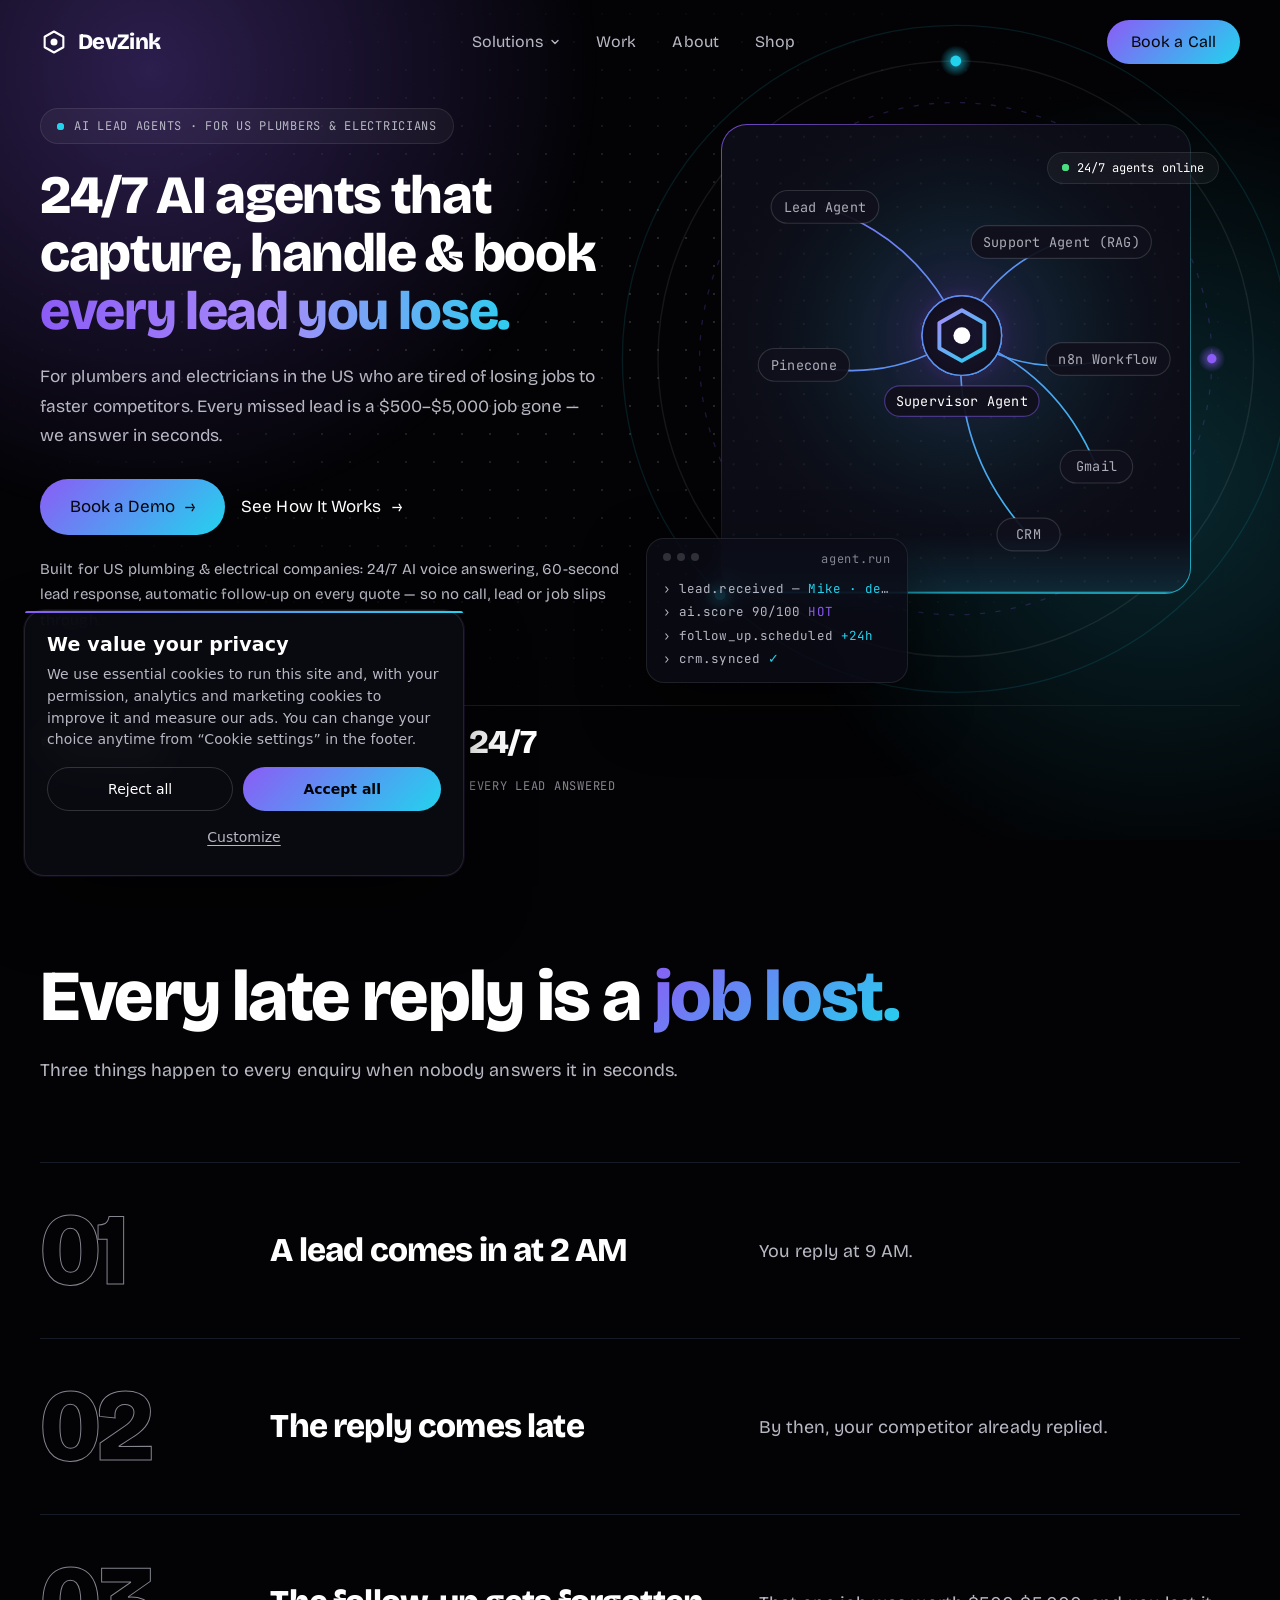
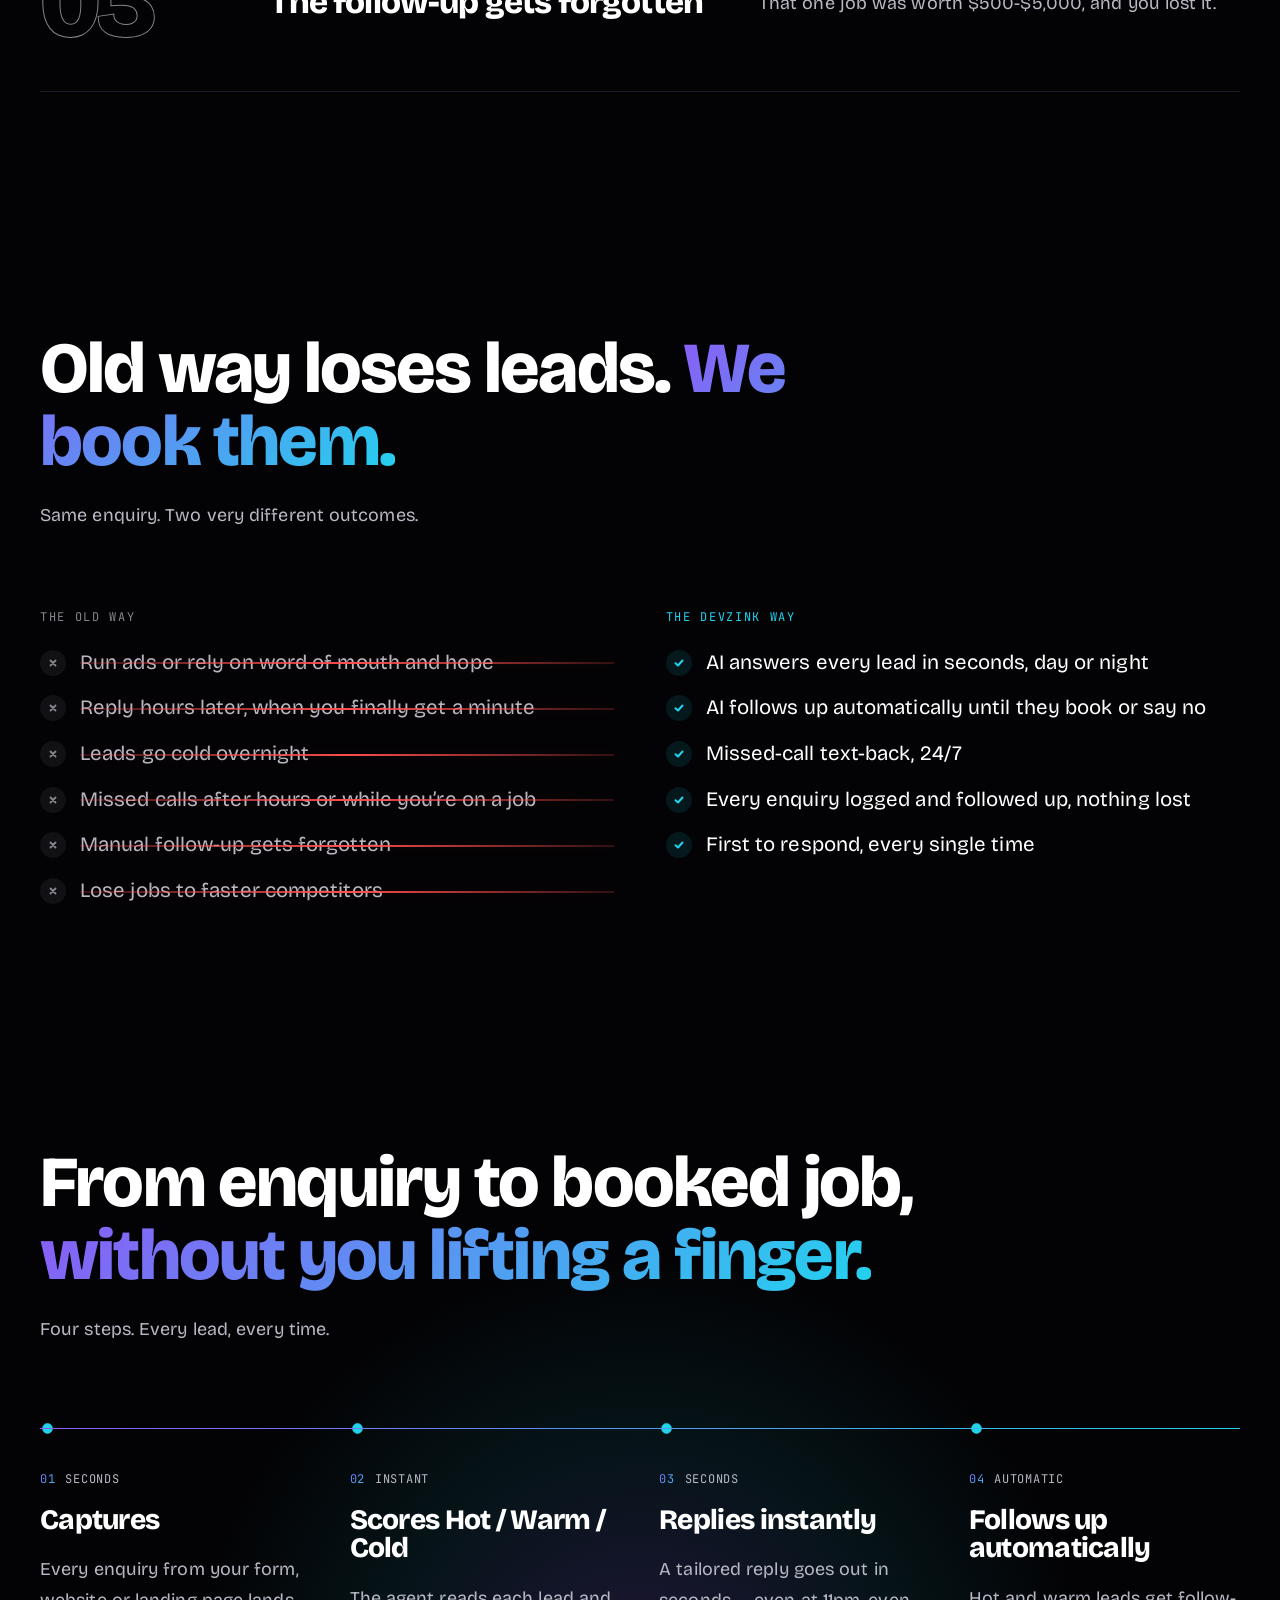
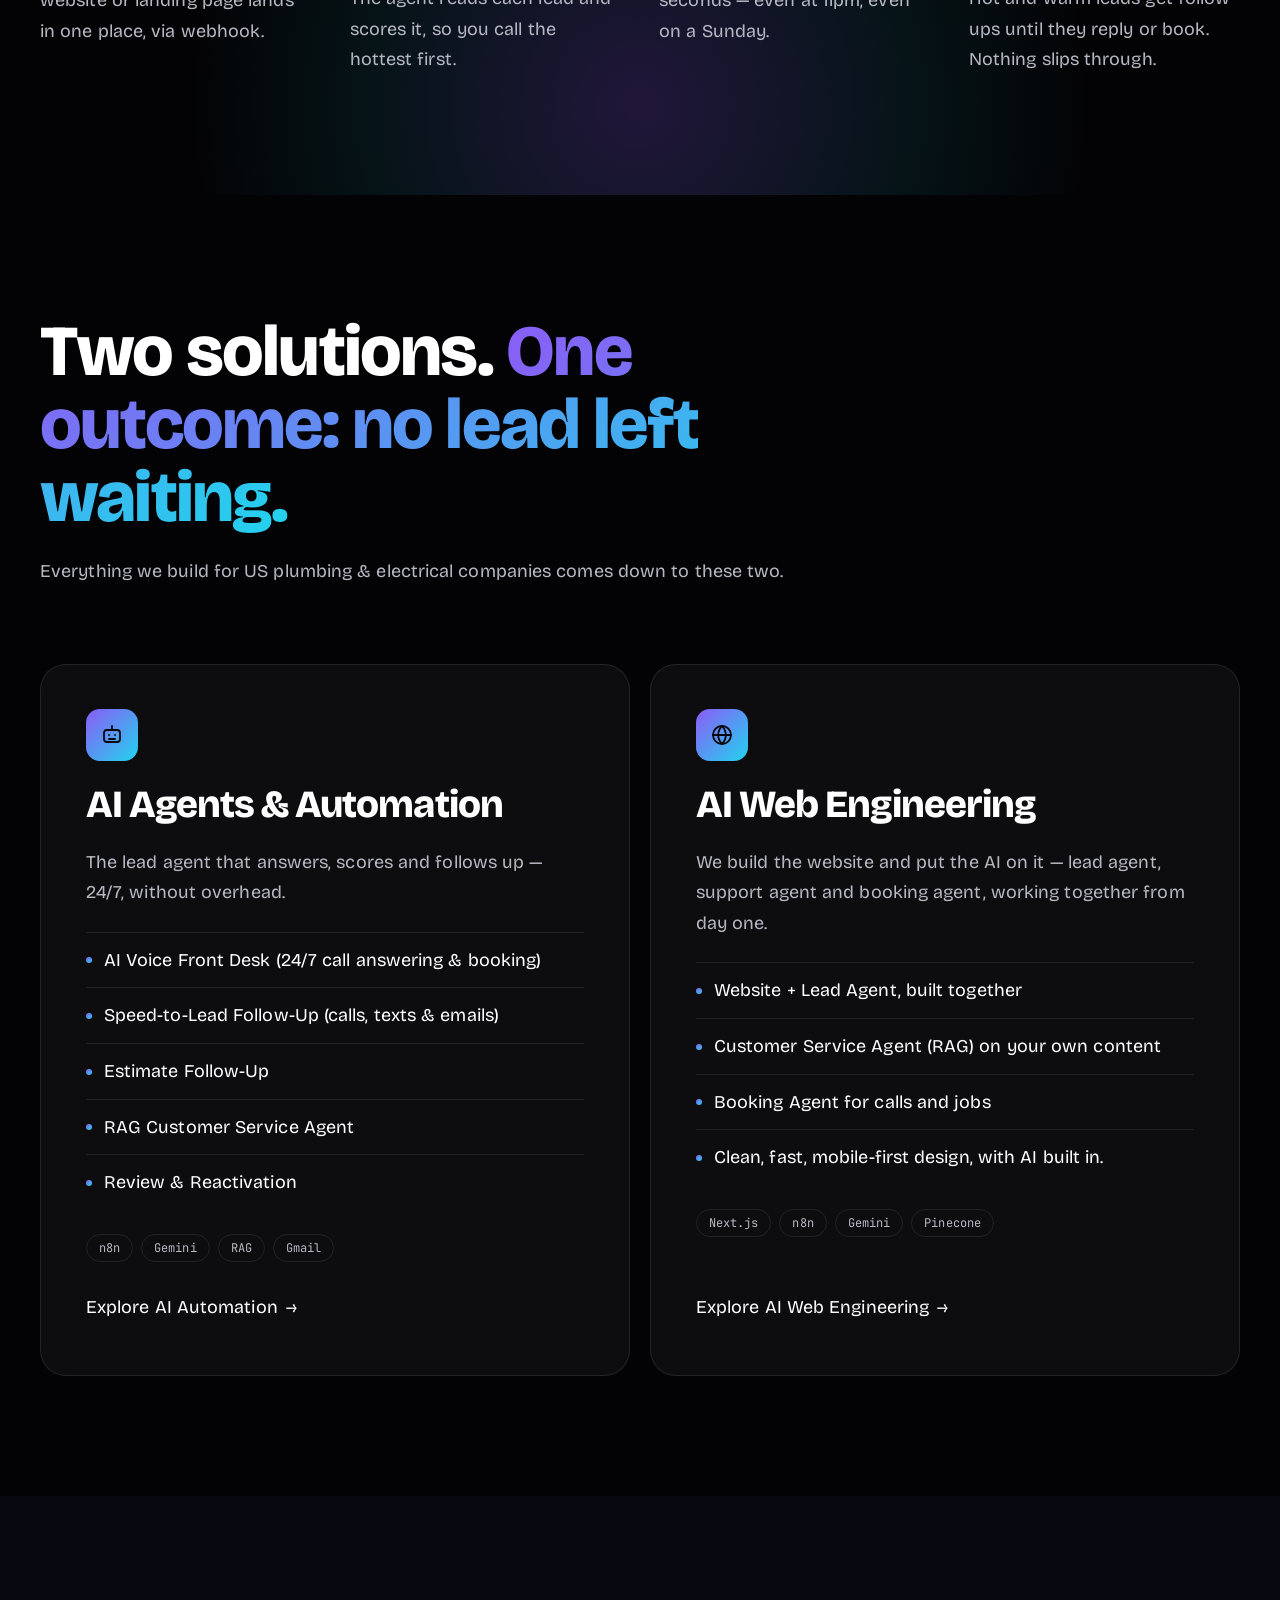
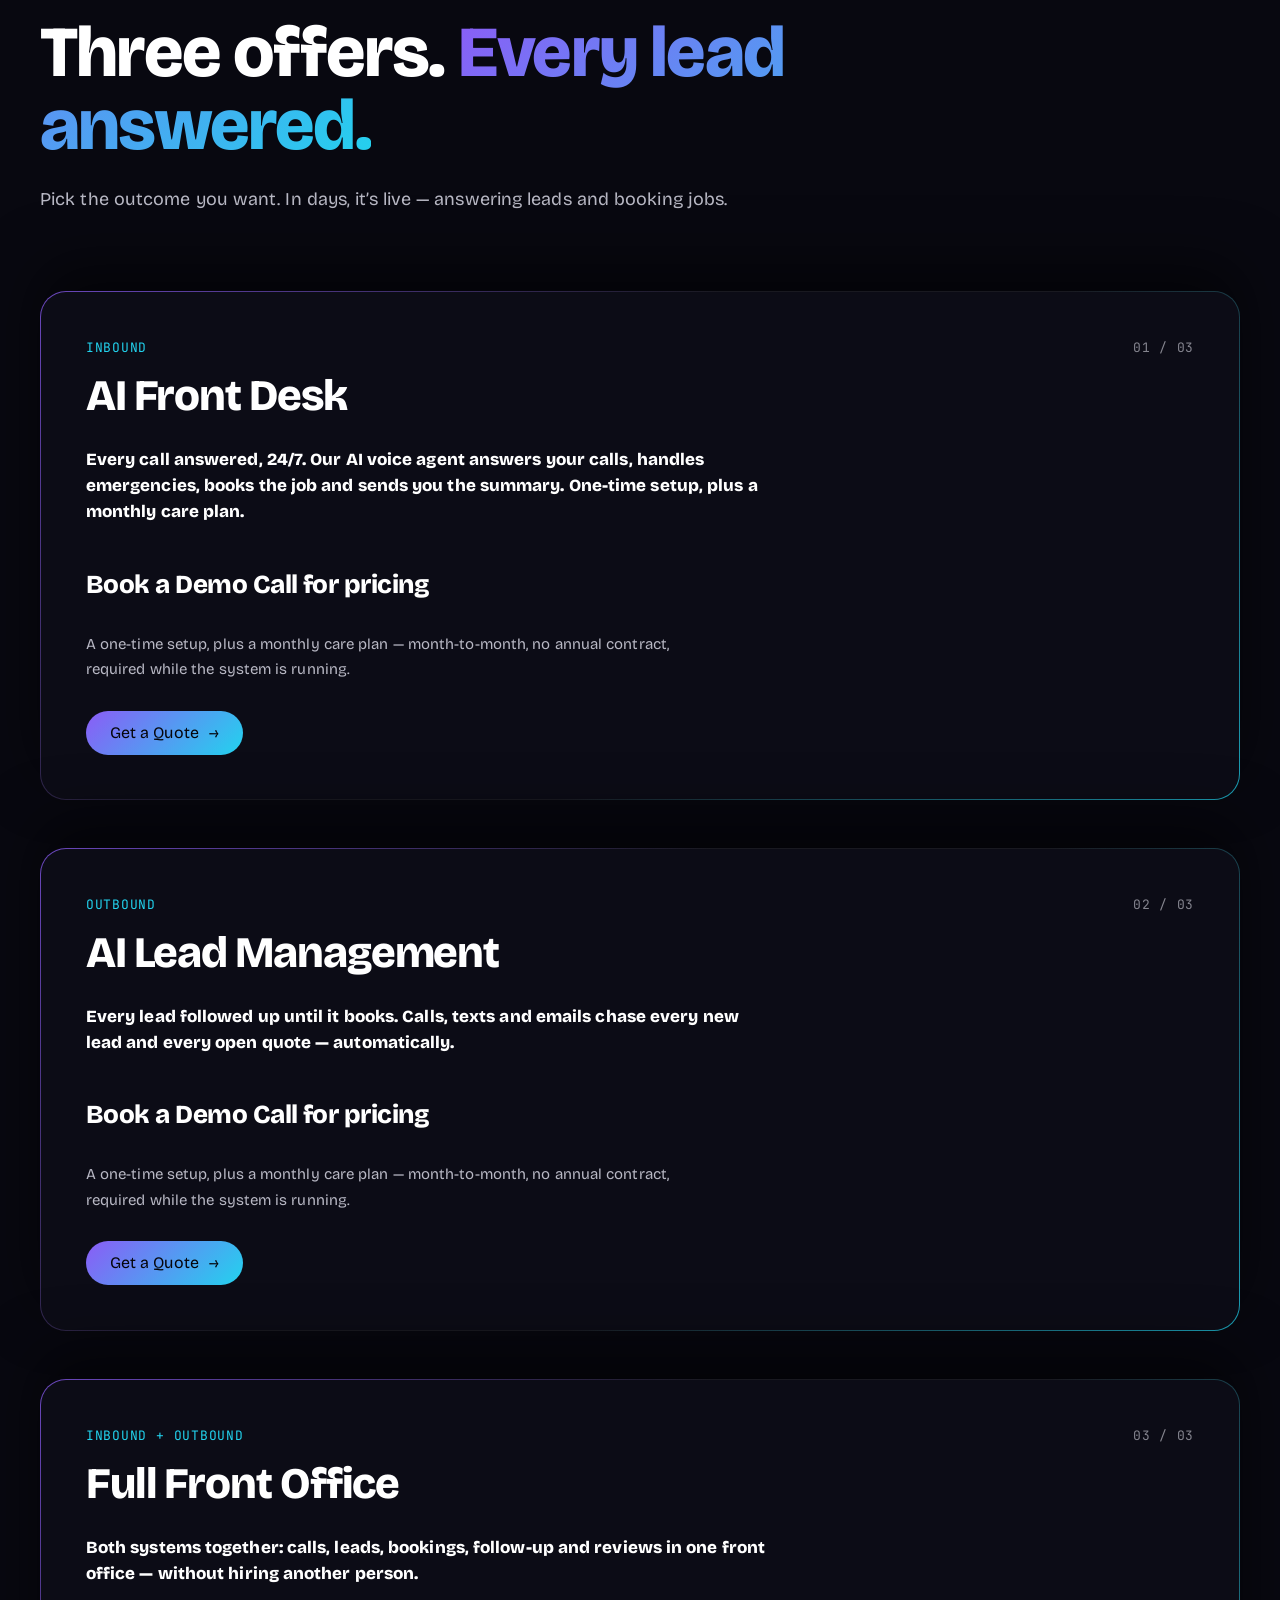
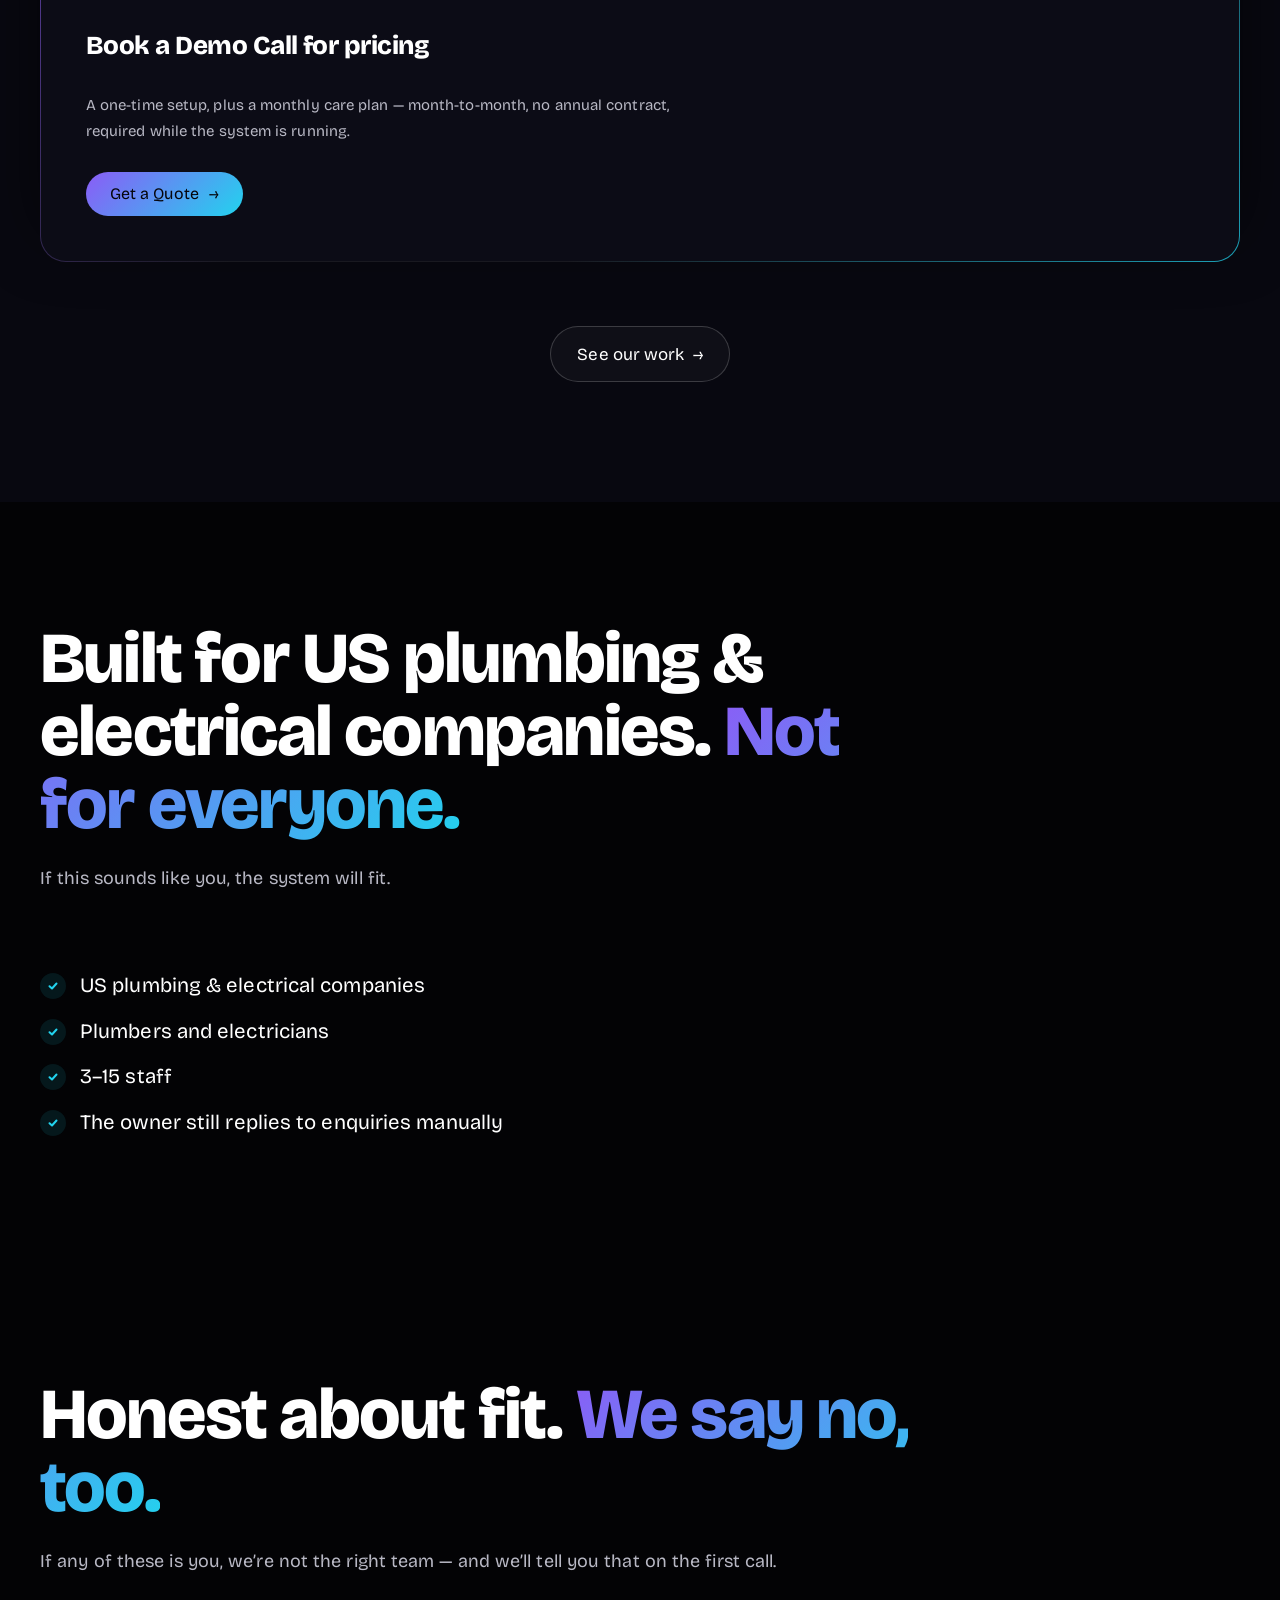
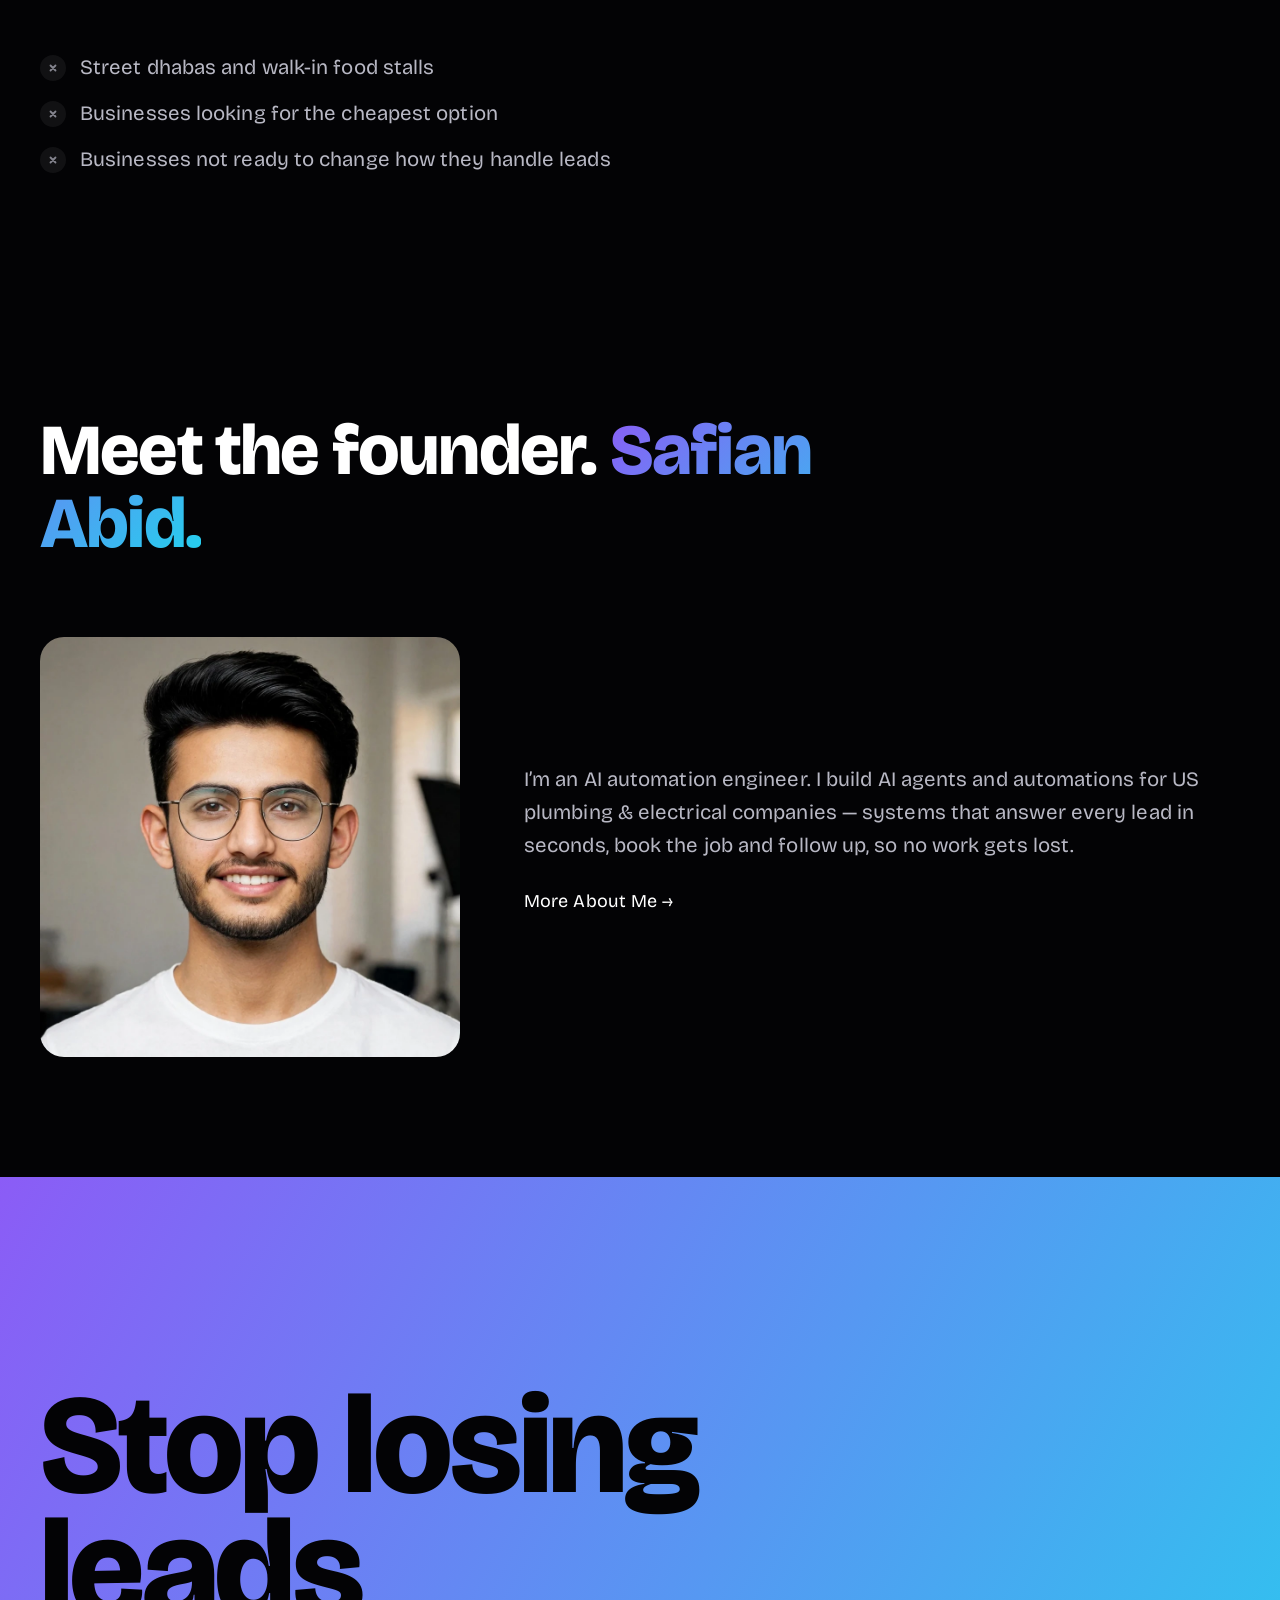
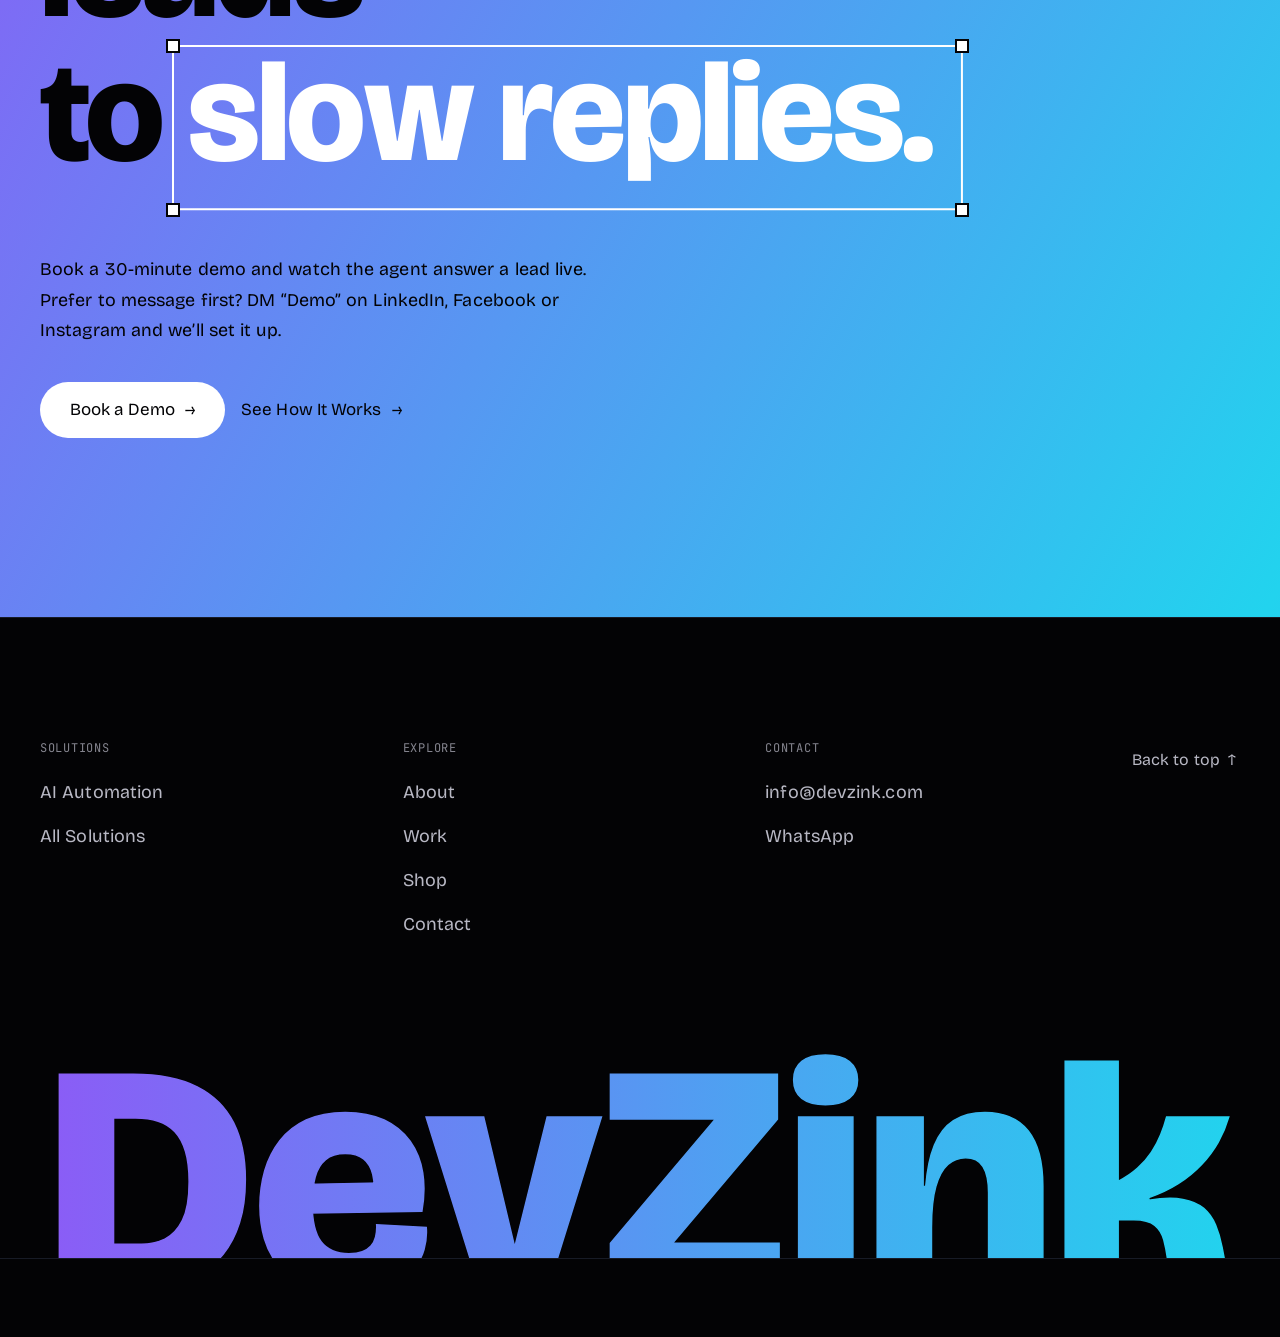
==== commit f3f75542: "Website finalize: homepage 3 offer cards, detail pages 5 systems, JSON-LD areaServed US" ====
--- a/index.html
+++ b/index.html
@@ -42,7 +42,7 @@
 <meta name="twitter:image:alt" content="DevZink AI automation agency" />
 <link rel="alternate" hreflang="en" href="https://devzink.com/" />
 <link rel="alternate" hreflang="x-default" href="https://devzink.com/" />
-<script type="application/ld+json">{"@context": "https://schema.org", "@graph": [{"@type": "Organization", "@id": "https://devzink.com/#org", "name": "DevZink", "url": "https://devzink.com/", "logo": "https://devzink.com/logo-512.png", "image": "https://devzink.com/og-image.png", "email": "info@devzink.com", "telephone": "+923304613837", "description": "DevZink builds AI lead agents and AI websites for US plumbing and electrical companies with 3–15 staff.", "areaServed": "Worldwide", "knowsAbout": ["AI automation", "AI agents", "Agentic AI", "n8n automation", "RAG customer service agents", "Lead generation automation", "AI Web Engineering"]}, {"@type": "WebSite", "@id": "https://devzink.com/#website", "url": "https://devzink.com/", "name": "DevZink", "publisher": {"@id": "https://devzink.com/#org"}}, {"@type": "WebPage", "@id": "https://devzink.com/#webpage", "url": "https://devzink.com/", "name": "AI That Answers Every Lead, Instantly | DevZink", "description": "DevZink builds AI lead agents and AI websites for US plumbing and electrical companies with 3–15 staff. Every lead answered in seconds, followed up automatically.", "isPartOf": {"@id": "https://devzink.com/#website"}, "about": {"@id": "https://devzink.com/#org"}, "inLanguage": "en"}]}</script>
+<script type="application/ld+json">{"@context": "https://schema.org", "@graph": [{"@type": "Organization", "@id": "https://devzink.com/#org", "name": "DevZink", "url": "https://devzink.com/", "logo": "https://devzink.com/logo-512.png", "image": "https://devzink.com/og-image.png", "email": "info@devzink.com", "telephone": "+923304613837", "description": "DevZink builds AI lead agents and AI websites for US plumbing and electrical companies with 3–15 staff.", "areaServed": "US", "knowsAbout": ["AI automation", "AI agents", "Agentic AI", "n8n automation", "RAG customer service agents", "Lead generation automation", "AI Web Engineering"]}, {"@type": "WebSite", "@id": "https://devzink.com/#website", "url": "https://devzink.com/", "name": "DevZink", "publisher": {"@id": "https://devzink.com/#org"}}, {"@type": "WebPage", "@id": "https://devzink.com/#webpage", "url": "https://devzink.com/", "name": "AI That Answers Every Lead, Instantly | DevZink", "description": "DevZink builds AI lead agents and AI websites for US plumbing and electrical companies with 3–15 staff. Every lead answered in seconds, followed up automatically.", "isPartOf": {"@id": "https://devzink.com/#website"}, "about": {"@id": "https://devzink.com/#org"}, "inLanguage": "en"}]}</script>
 <!-- seo:end -->
 <style>
 /* ===== Fonts ===== */
@@ -1079,134 +1079,40 @@
   <section class="sec sec--band" id="deals">
     <div class="wrap">
       <div class="sec__head" data-reveal>
-        <h2>Three agents. <span class="gtext">Every lead answered.</span></h2>
+        <h2>Three offers. <span class="gtext">Every lead answered.</span></h2>
         <p class="sec__sub">Pick the outcome you want. In days, it&rsquo;s live &mdash; answering leads and booking jobs.</p>
       </div>
       <div class="stack" data-fx=".case__in">
-        <article class="case" id="deal-lead-agent" data-reveal style="--i:0;--s:.94">
+        <article class="case" id="deal-front-desk" data-reveal style="--i:0;--s:.94">
           <div class="case__out"><div class="case__in">
-            <div class="case__top"><p class="mono case__cat">AI Agent &middot; Lead Automation</p><p class="mono case__num">01 / 03</p></div>
-            <h3>AI Lead Response &amp; Follow-Up System</h3>
-            <p>Instant confirmation, lead scoring and owner alerts in seconds. Follow-ups and an AI assistant on Growth and Pro.</p>
+            <div class="case__top"><p class="mono case__cat">Inbound</p><p class="mono case__num">01 / 03</p></div>
+            <h3>AI Front Desk</h3>
+            <p>Every call answered, 24/7. Our AI voice agent answers your calls, handles emergencies, books the job and sends you the summary. One-time setup, plus a monthly care plan.</p>
             <p class="deal__price">Book a Demo Call for pricing</p>
-            <p class="deal__care">Care plans available &middot; Live in 3&ndash;5 days</p>
-            <div class="x-more"><a class="btn btn--grad" href="https://calendly.com/devzink/30min" target="_blank" rel="noopener">Book a Demo <span class="arrow" aria-hidden="true">&rarr;</span></a><button class="btn btn--ghost case__open" type="button" aria-haspopup="dialog">Details <span class="arrow" aria-hidden="true">&rarr;</span></button></div>
-            <template class="case__detail">
-              <p class="mono dm-cat">AI Agent &middot; Lead Automation</p>
-              <h2 class="dm-title" id="dm-title">AI Lead Response &amp; Follow-Up System</h2>
-              <p class="dm-lead">Reply in seconds. Follow up automatically. Close more.</p>
-              
-              <p>Every website enquiry gets an instant reply, a quality score and a follow-up &mdash; and you only step in where a human is needed.</p>
-              <div class="dm-block"><h3>What you get</h3><ul class="dm-feats">
-                <li>Instant confirmation to the lead and instant alert to you &mdash; within about a minute.</li>
-                <li>Every lead scored HOT, WARM or COLD, so you call the right people first.</li>
-                <li>Automatic follow-ups at 24h and 72h for HOT and WARM leads (Growth and Pro) &mdash; they stop the moment you or the lead respond.</li>
-                <li>AI assistant answers lead replies from your own FAQ (Pro) &mdash; never invents answers, hands over when unsure.</li>
-                <li>Spam, bots and duplicates filtered out; every lead saved in one database you own.</li>
-              </ul></div>
-              <div class="dm-block"><h3>Problems it solves</h3><ul class="dm-feats">
-                <li>Nobody replies for hours &mdash; the lead buys from whoever answered first.</li>
-                <li>You don&rsquo;t know which leads matter &mdash; time goes to low-value enquiries.</li>
-                <li>Follow-ups are forgotten &mdash; warm leads go quiet and are never won back.</li>
-                <li>The same question arrives every day &mdash; you retype the same answers.</li>
-              </ul></div>
-              <div class="dm-block"><h3>Value</h3>
-                <p>You look responsive 24 hours a day, spend your time only on the leads most likely to buy, and win back quiet leads without annoying anyone. You stay in control &mdash; every lead, answer and follow-up is logged in your own database.</p>
-              </div>
-              <div class="dm-block"><h3>Packages</h3><ul class="dm-feats dm-feats--single">
-                <li><b>Starter</b> &mdash; Capture: form connected, spam filtering, lead scoring, instant confirmation and owner alert. Live in 3&ndash;5 days.</li>
-                <li><b>Growth</b> &mdash; Capture + Follow-up: 2 automatic follow-ups, status control, reply detection, STOP handling. Live in about 1 week.</li>
-                <li><b>Pro</b> &mdash; Full Autopilot: AI assistant answering from your FAQ (up to 20 FAQs and 10 pages). Live in 1&ndash;2 weeks.</li>
-              </ul></div>
-              <div class="dm-block"><h3>Full product detail</h3>
-                <p>Problems, features, safety rules, limits and FAQ &mdash; read the full 7-page detail, or download it below:</p>
-                <div class="dm-btns"><a class="btn btn--grad" href="/DevZink-Lead-Automation-Details.pdf" target="_blank" rel="noopener">Open Product Details (PDF) <span class="arrow" aria-hidden="true">&nearr;</span></a><a class="btn btn--ghost" href="/DevZink-Lead-Automation-Details.pdf" download="DevZink-Lead-Automation-Details.pdf">Download Product Details (PDF) <span class="arrow" aria-hidden="true">&darr;</span></a><a class="btn btn--ghost" href="/DevZink-Lead-Automation-Setup-Guide.pdf" download="DevZink-Lead-Automation-Setup-Guide.pdf">Download Setup Guide (PDF) <span class="arrow" aria-hidden="true">&darr;</span></a></div>
-              </div>
-              <p class="dm-price-note">Live in 3&ndash;5 days (Starter) &middot; 7 days close support after launch.</p>
-              <div class="dm-cta"><div><h3>Ready to stop losing leads?</h3><p>Book your free 20-minute setup call. We confirm the fit and the package, you share the checklist, we build and test &mdash; then you approve before anything goes live.</p></div><div class="dm-btns"><a class="btn btn--grad" href="https://calendly.com/devzink/30min" target="_blank" rel="noopener">Book a free setup call <span class="arrow" aria-hidden="true">&rarr;</span></a></div></div>
-            </template>
+            <p class="deal__care">A one-time setup, plus a monthly care plan &mdash; month-to-month, no annual contract, required while the system is running.</p>
+            <div class="x-more"><a class="btn btn--grad" href="/contact#book">Get a Quote <span class="arrow" aria-hidden="true">&rarr;</span></a></div>
           </div></div>
         </article>
 
-        <article class="case" id="deal-rag-support" data-reveal style="--i:1;--s:.96">
+        <article class="case" id="deal-lead-management" data-reveal style="--i:1;--s:.96">
           <div class="case__out"><div class="case__in">
-            <div class="case__top"><p class="mono case__cat">AI Agent &middot; Customer Support</p><p class="mono case__num">02 / 03</p></div>
-            <h3>RAG Customer Support Agent</h3>
-            <p>An AI assistant that answers customer questions from your business data &mdash; every doc, PDF and page on your website &mdash; instantly, day or night.</p>
+            <div class="case__top"><p class="mono case__cat">Outbound</p><p class="mono case__num">02 / 03</p></div>
+            <h3>AI Lead Management</h3>
+            <p>Every lead followed up until it books. Calls, texts and emails chase every new lead and every open quote &mdash; automatically.</p>
             <p class="deal__price">Book a Demo Call for pricing</p>
-            <p class="deal__care">Care plans available &middot; Live in about 1 week</p>
-            <div class="x-more"><a class="btn btn--grad" href="https://calendly.com/devzink/30min" target="_blank" rel="noopener">Book a Demo <span class="arrow" aria-hidden="true">&rarr;</span></a><button class="btn btn--ghost case__open" type="button" aria-haspopup="dialog">Details <span class="arrow" aria-hidden="true">&rarr;</span></button></div>
-            <template class="case__detail">
-              <p class="mono dm-cat">AI Agent &middot; Customer Support</p>
-              <h2 class="dm-title" id="dm-title">RAG Customer Support Agent</h2>
-              <p class="dm-lead">Answers from your own content. Instantly, 24/7.</p>
-              
-              <p>Customers ask the same questions all day &mdash; opening hours, prices, delivery, bookings. This agent answers them instantly from your business data &mdash; every document, PDF and page on your website, day or night &mdash; and hands over to a human whenever it is unsure.</p>
-              <div class="dm-block"><h3>What you get</h3><ul class="dm-feats">
-                <li>Instant answers from your business data &mdash; docs, PDFs, website. Starter covers up to 20 documents and 5 website pages.</li>
-                <li>Never invents prices or promises &mdash; replies only from your content.</li>
-                <li>Human handoff when unsure, plus complaints always go to a person.</li>
-                <li>Works on your website; WhatsApp available in Growth and Pro.</li>
-                <li>Every conversation logged, so you see what customers actually ask.</li>
-              </ul></div>
-              <div class="dm-block"><h3>Problems it solves</h3><ul class="dm-feats">
-                <li>Customers wait hours for simple answers &mdash; and buy elsewhere.</li>
-                <li>Your team retypes the same answers all day.</li>
-                <li>No answers after hours, when customers still ask.</li>
-                <li>Slow replies turn into lost sales and unhappy customers.</li>
-              </ul></div>
-              <div class="dm-block"><h3>Value</h3>
-                <p>Customers get instant, accurate answers day or night &mdash; from your own content, never invented. Your team only handles the questions that need a human.</p>
-              </div>
-              <div class="dm-block"><h3>Packages</h3><ul class="dm-feats dm-feats--single">
-                <li><b>Starter</b> &mdash; Answer: website chat widget, up to 20 documents and 5 website pages, human handoff when unsure. Live in about 1 week.</li>
-                <li><b>Growth</b> &mdash; Answer + WhatsApp: up to 50 documents and 20 website pages, WhatsApp chat, conversation log in Google Sheets. Live in about 1&ndash;2 weeks.</li>
-                <li><b>Pro</b> &mdash; Full Support Agent: up to 100 documents and 50 website pages, custom tone and greeting, monthly content updates (care plan). Live in 2&ndash;3 weeks.</li>
-              </ul></div>
-              <p class="dm-price-note">Live in about 1 week (Starter).</p>
-              <div class="dm-cta"><div><h3>Want this on your website?</h3><p>Book a free 20-minute call. We confirm the fit and the package, then build and test it with your own content. Only need one part of this system &mdash; for example just the follow-ups? Mention it on the call and we will scope just that piece.</p></div><div class="dm-btns"><a class="btn btn--grad" href="https://calendly.com/devzink/30min" target="_blank" rel="noopener">Book a free setup call <span class="arrow" aria-hidden="true">&rarr;</span></a></div></div>
-            </template>
+            <p class="deal__care">A one-time setup, plus a monthly care plan &mdash; month-to-month, no annual contract, required while the system is running.</p>
+            <div class="x-more"><a class="btn btn--grad" href="/contact#book">Get a Quote <span class="arrow" aria-hidden="true">&rarr;</span></a></div>
           </div></div>
         </article>
 
-        <article class="case" id="deal-cart-recovery" data-reveal style="--i:2;--s:.98">
+        <article class="case" id="deal-full-front-office" data-reveal style="--i:2;--s:.98">
           <div class="case__out"><div class="case__in">
-            <div class="case__top"><p class="mono case__cat">Automation &middot; E-commerce</p><p class="mono case__num">03 / 03</p></div>
-            <h3>Abandoned Cart Recovery System</h3>
-            <p>When a shopper leaves items in the cart, this system follows up automatically &mdash; timed reminders that bring them back to buy.</p>
+            <div class="case__top"><p class="mono case__cat">Inbound + Outbound</p><p class="mono case__num">03 / 03</p></div>
+            <h3>Full Front Office</h3>
+            <p>Both systems together: calls, leads, bookings, follow-up and reviews in one front office &mdash; without hiring another person.</p>
             <p class="deal__price">Book a Demo Call for pricing</p>
-            <p class="deal__care">Care plans available &middot; Live in about 1 week</p>
-            <div class="x-more"><a class="btn btn--grad" href="https://calendly.com/devzink/30min" target="_blank" rel="noopener">Book a Demo <span class="arrow" aria-hidden="true">&rarr;</span></a><button class="btn btn--ghost case__open" type="button" aria-haspopup="dialog">Details <span class="arrow" aria-hidden="true">&rarr;</span></button></div>
-            <template class="case__detail">
-              <p class="mono dm-cat">Automation &middot; E-commerce</p>
-              <h2 class="dm-title" id="dm-title">Abandoned Cart Recovery System</h2>
-              <p class="dm-lead">Bring back the carts. Recover the sales.</p>
-              
-              <p>Most shoppers who add to cart never check out. This system follows up automatically &mdash; a reminder at 1 hour, 24 hours and 72 hours &mdash; and stops the moment they buy.</p>
-              <div class="dm-block"><h3>What you get</h3><ul class="dm-feats">
-                <li>Automatic reminders at 1h, 24h and 72h.</li>
-                <li>Email reminders, plus WhatsApp in Growth and Pro.</li>
-                <li>Discount codes supported on Growth and Pro, so you can offer a reason to return.</li>
-                <li>Every recovered order logged in one sheet.</li>
-                <li>Stops the moment the shopper buys &mdash; no extra messages.</li>
-              </ul></div>
-              <div class="dm-block"><h3>Problems it solves</h3><ul class="dm-feats">
-                <li>Most shoppers add to cart and never check out &mdash; that sale is lost.</li>
-                <li>No follow-up means no second chance to win them back.</li>
-                <li>You never know which abandoned carts are worth chasing.</li>
-                <li>Manual reminders take time you don&rsquo;t have.</li>
-              </ul></div>
-              <div class="dm-block"><h3>Value</h3>
-                <p>Timed reminders bring shoppers back to buy &mdash; automatically. Every recovered order is logged in one sheet, and reminders stop the moment they buy.</p>
-              </div>
-              <div class="dm-block"><h3>Packages</h3><ul class="dm-feats dm-feats--single">
-                <li><b>Starter</b> &mdash; Recover: email reminders (3-step sequence), cart log in Google Sheets, stops when the shopper buys. Live in about 1 week.</li>
-                <li><b>Growth</b> &mdash; Recover + WhatsApp: WhatsApp reminders, discount codes, owner alerts for high-value carts. Live in about 1&ndash;2 weeks.</li>
-                <li><b>Pro</b> &mdash; Full Recovery: win-back campaigns for old carts, monthly sequence review (care plan). Live in 2&ndash;3 weeks.</li>
-              </ul></div>
-              <p class="dm-price-note">Live in about 1 week (Starter).</p>
-              <div class="dm-cta"><div><h3>Want your carts back?</h3><p>Book a free 20-minute call. We confirm the fit and the package, then build and test it on your store.</p></div><div class="dm-btns"><a class="btn btn--grad" href="https://calendly.com/devzink/30min" target="_blank" rel="noopener">Book a free setup call <span class="arrow" aria-hidden="true">&rarr;</span></a></div></div>
-            </template>
+            <p class="deal__care">A one-time setup, plus a monthly care plan &mdash; month-to-month, no annual contract, required while the system is running.</p>
+            <div class="x-more"><a class="btn btn--grad" href="/contact#book">Get a Quote <span class="arrow" aria-hidden="true">&rarr;</span></a></div>
           </div></div>
         </article>
       </div>
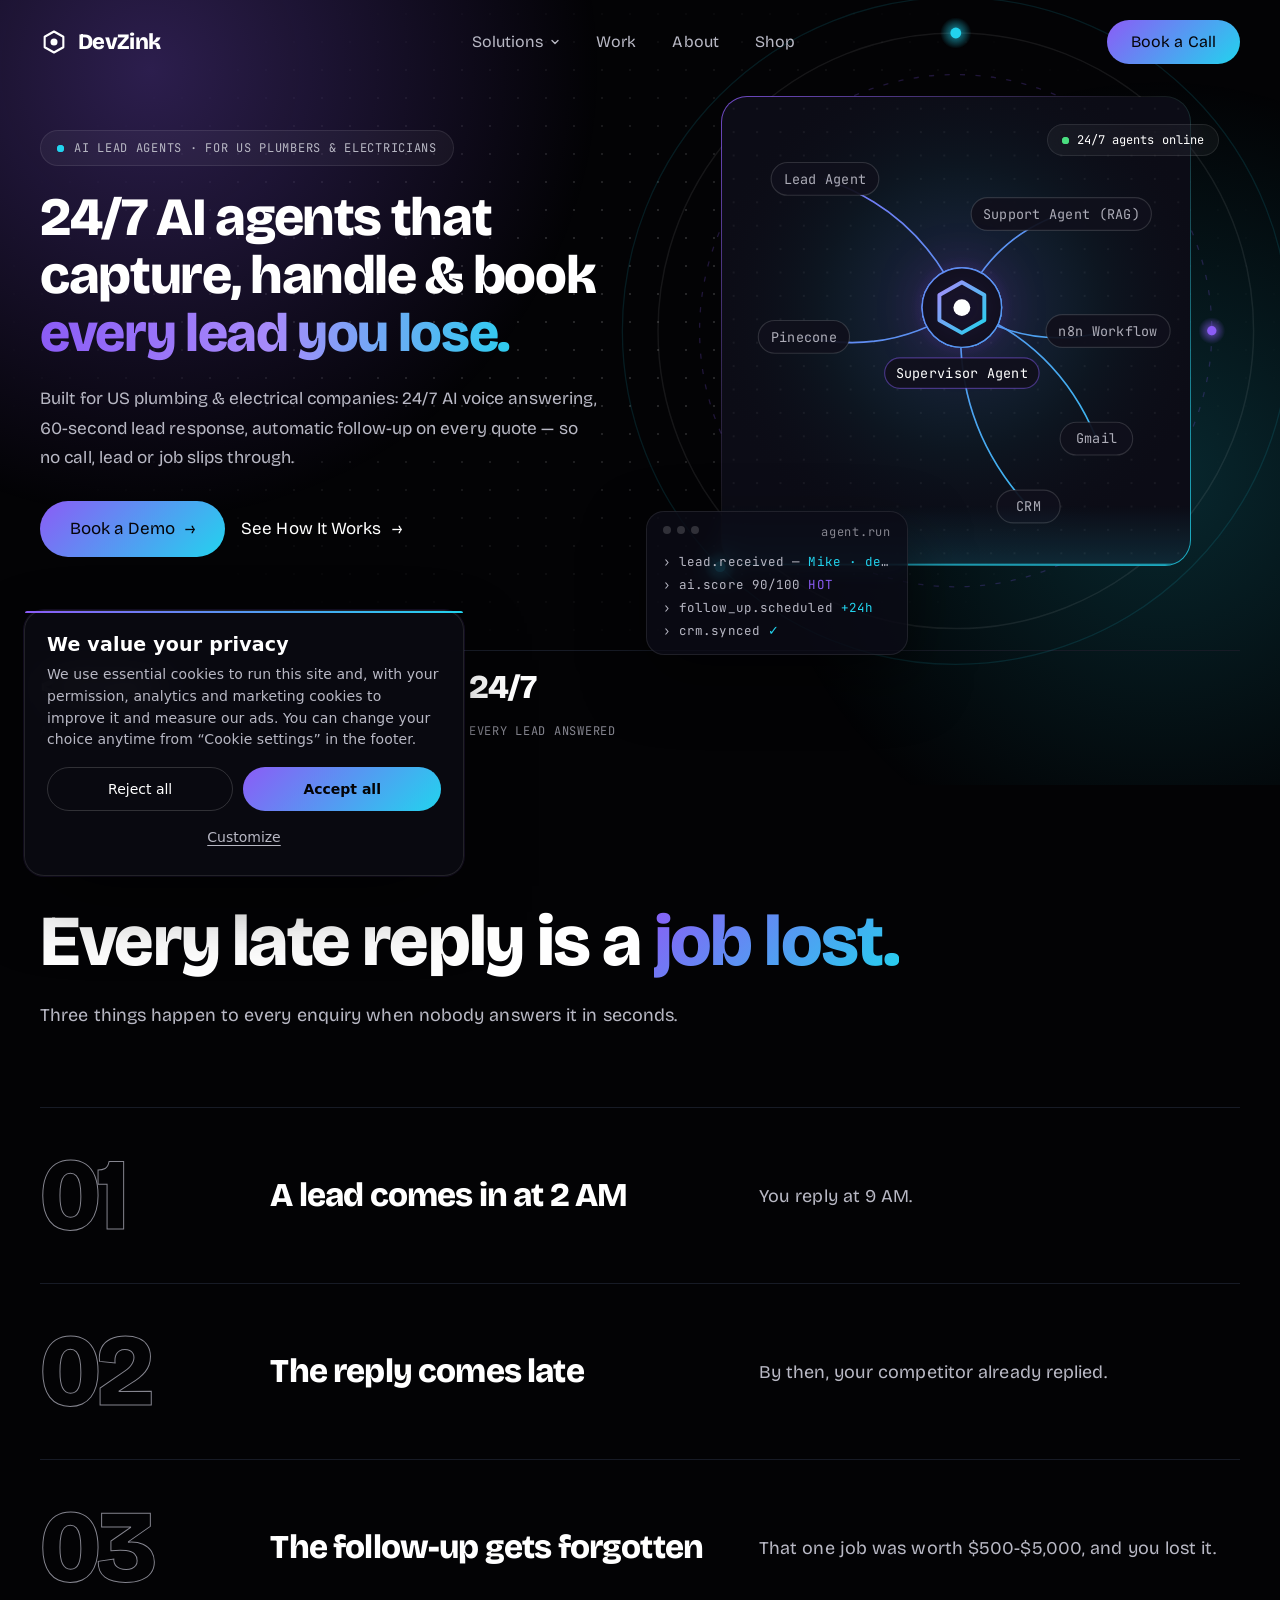
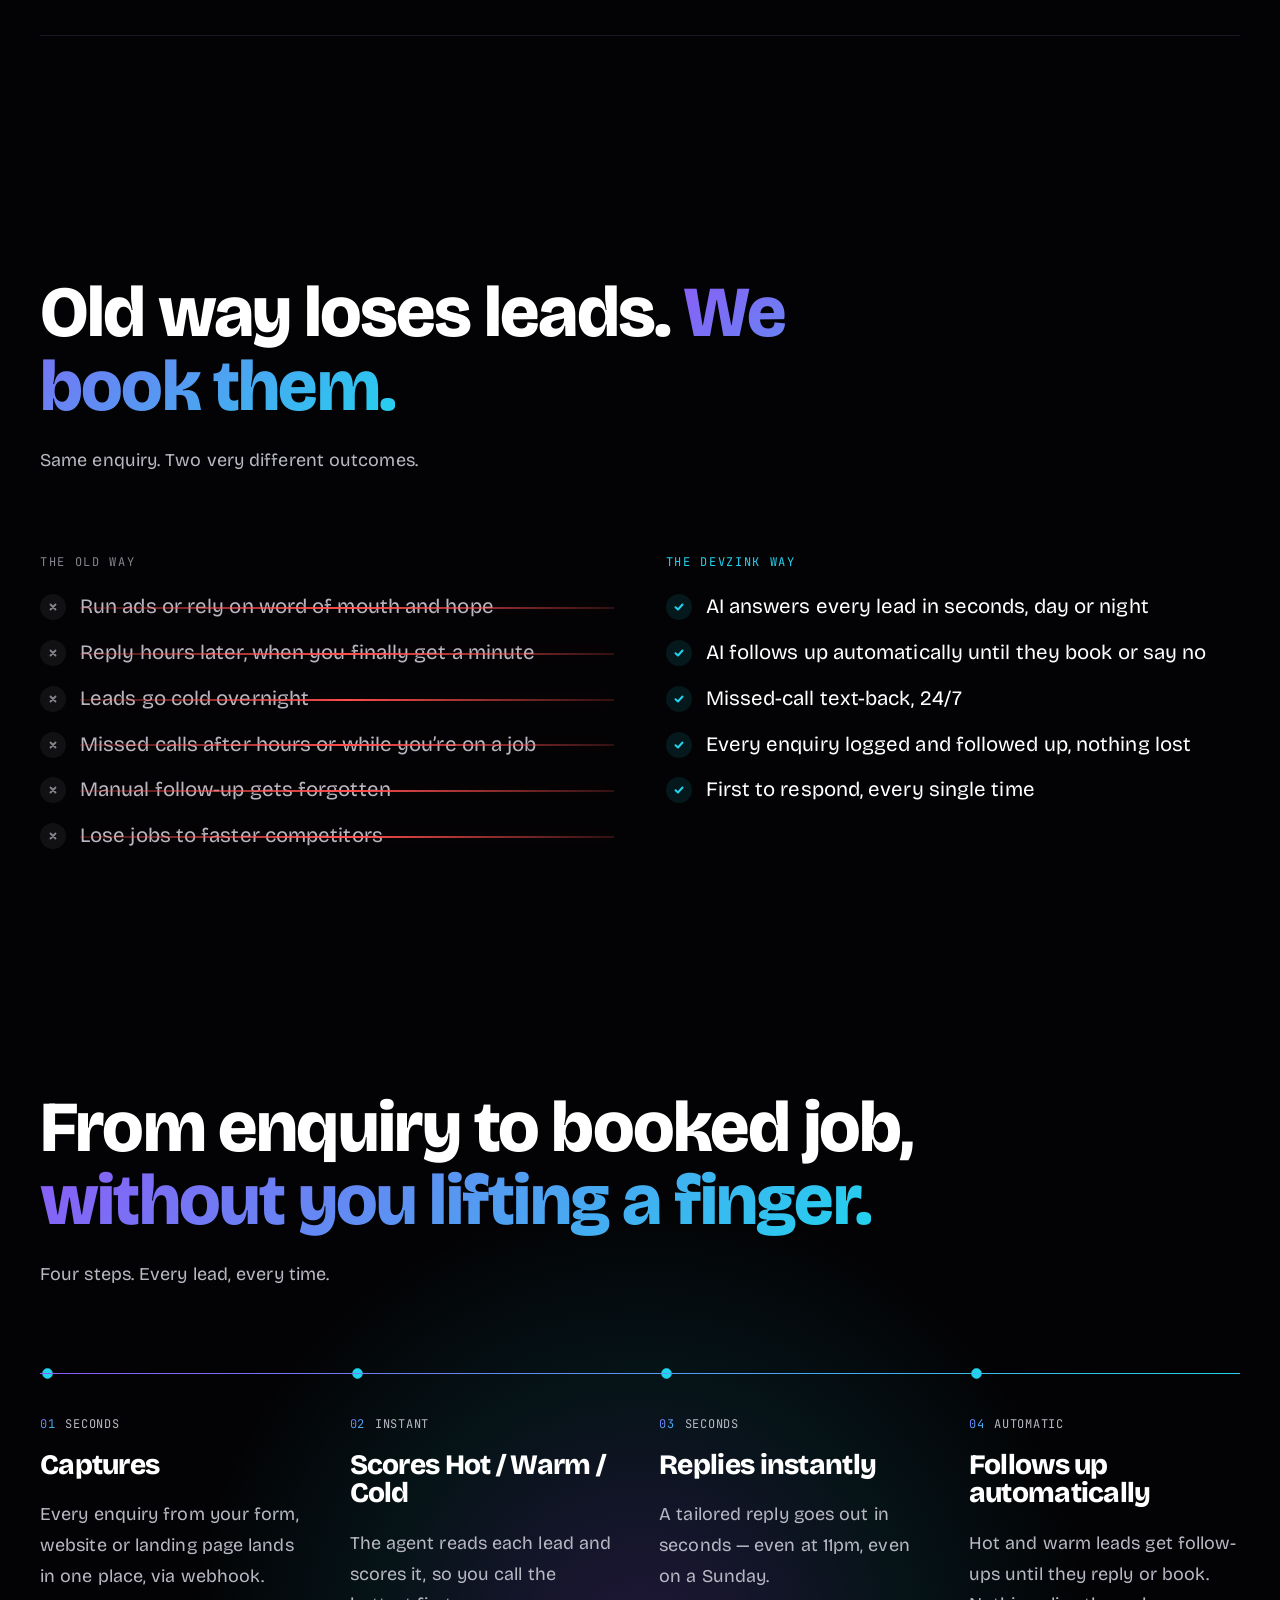
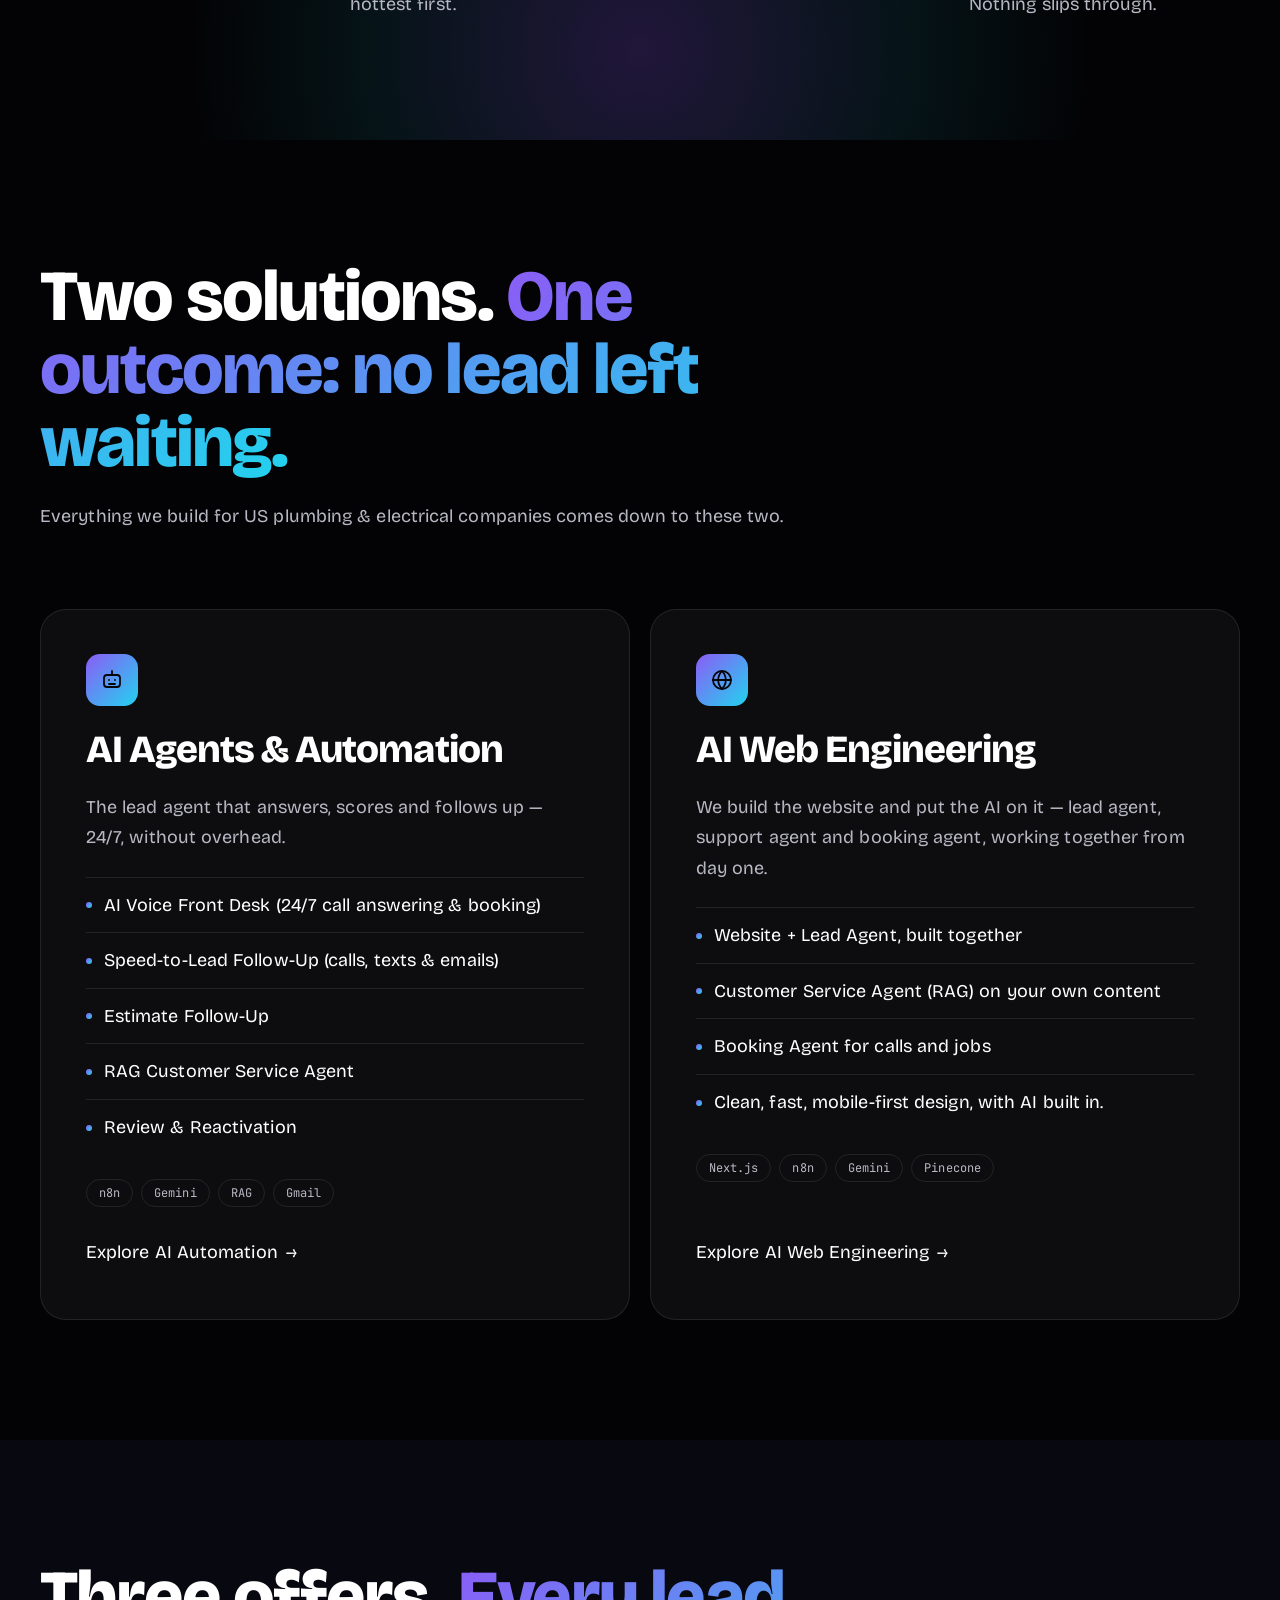
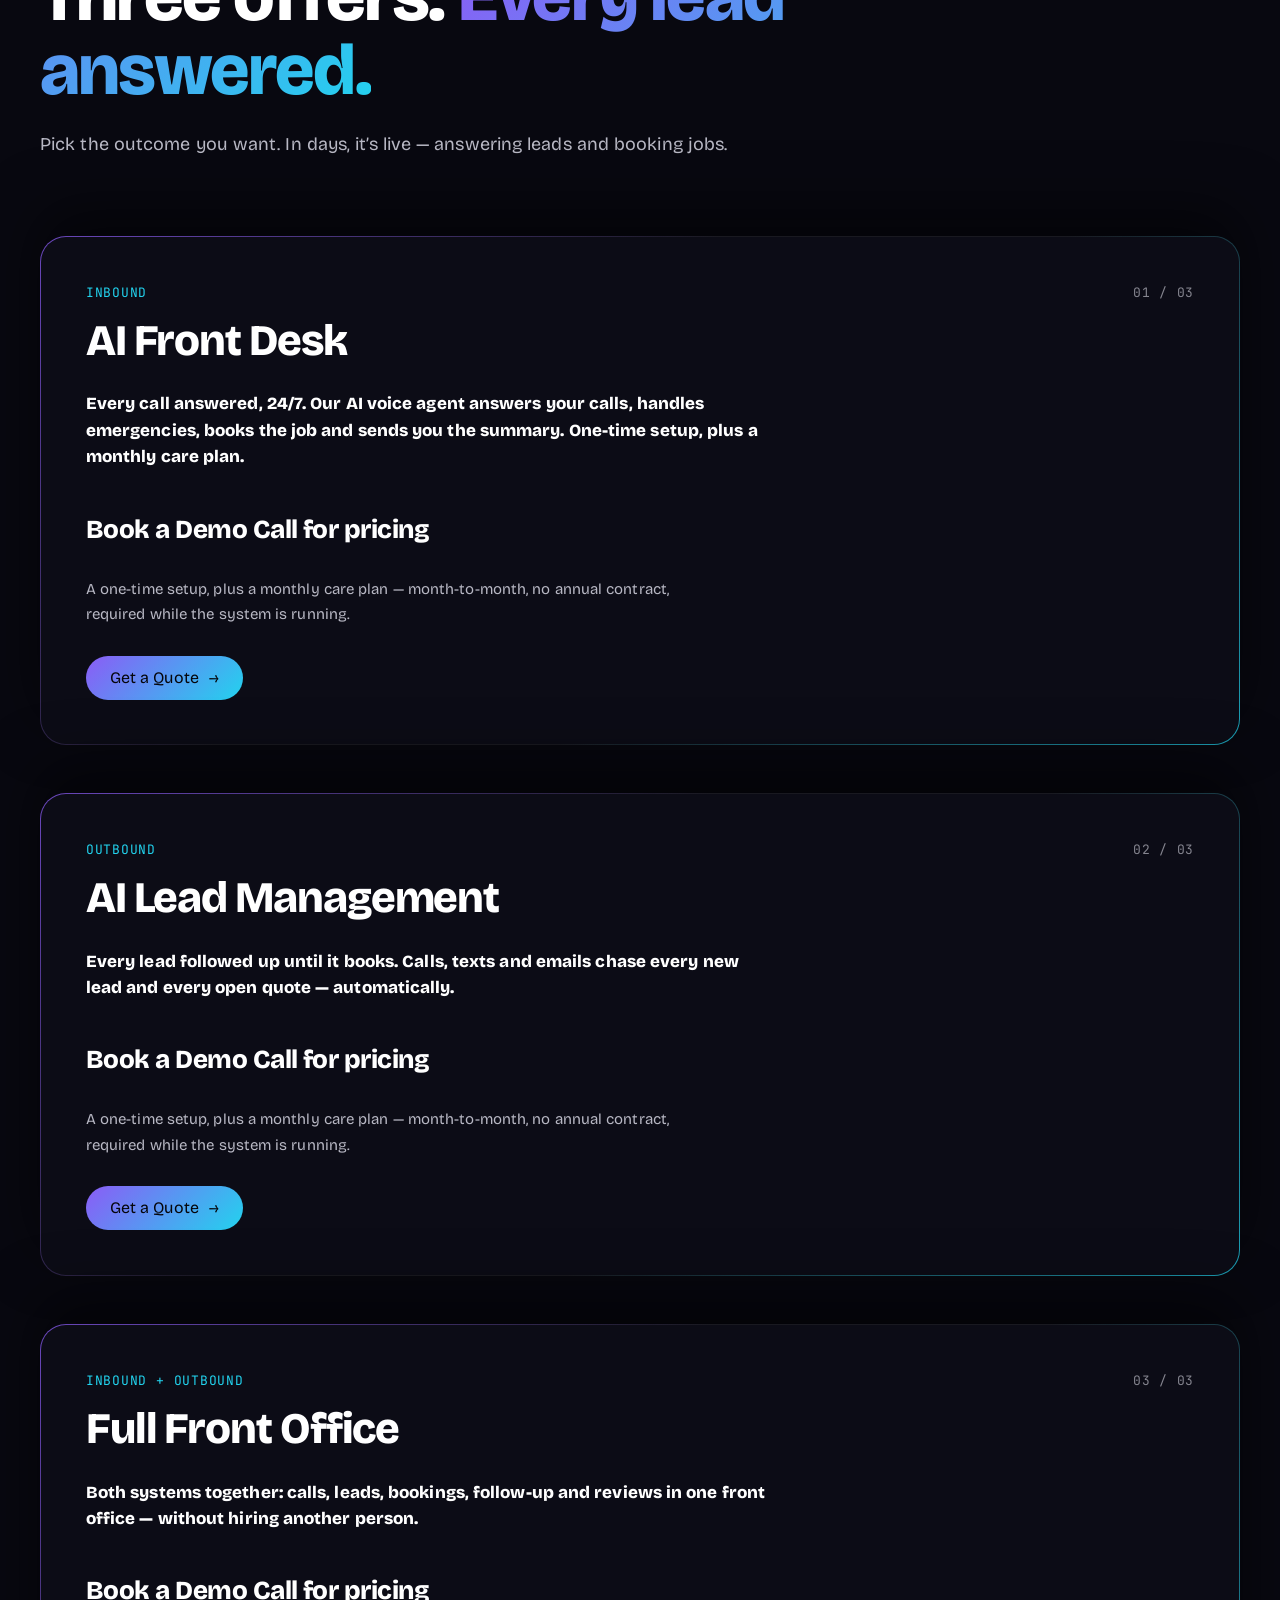
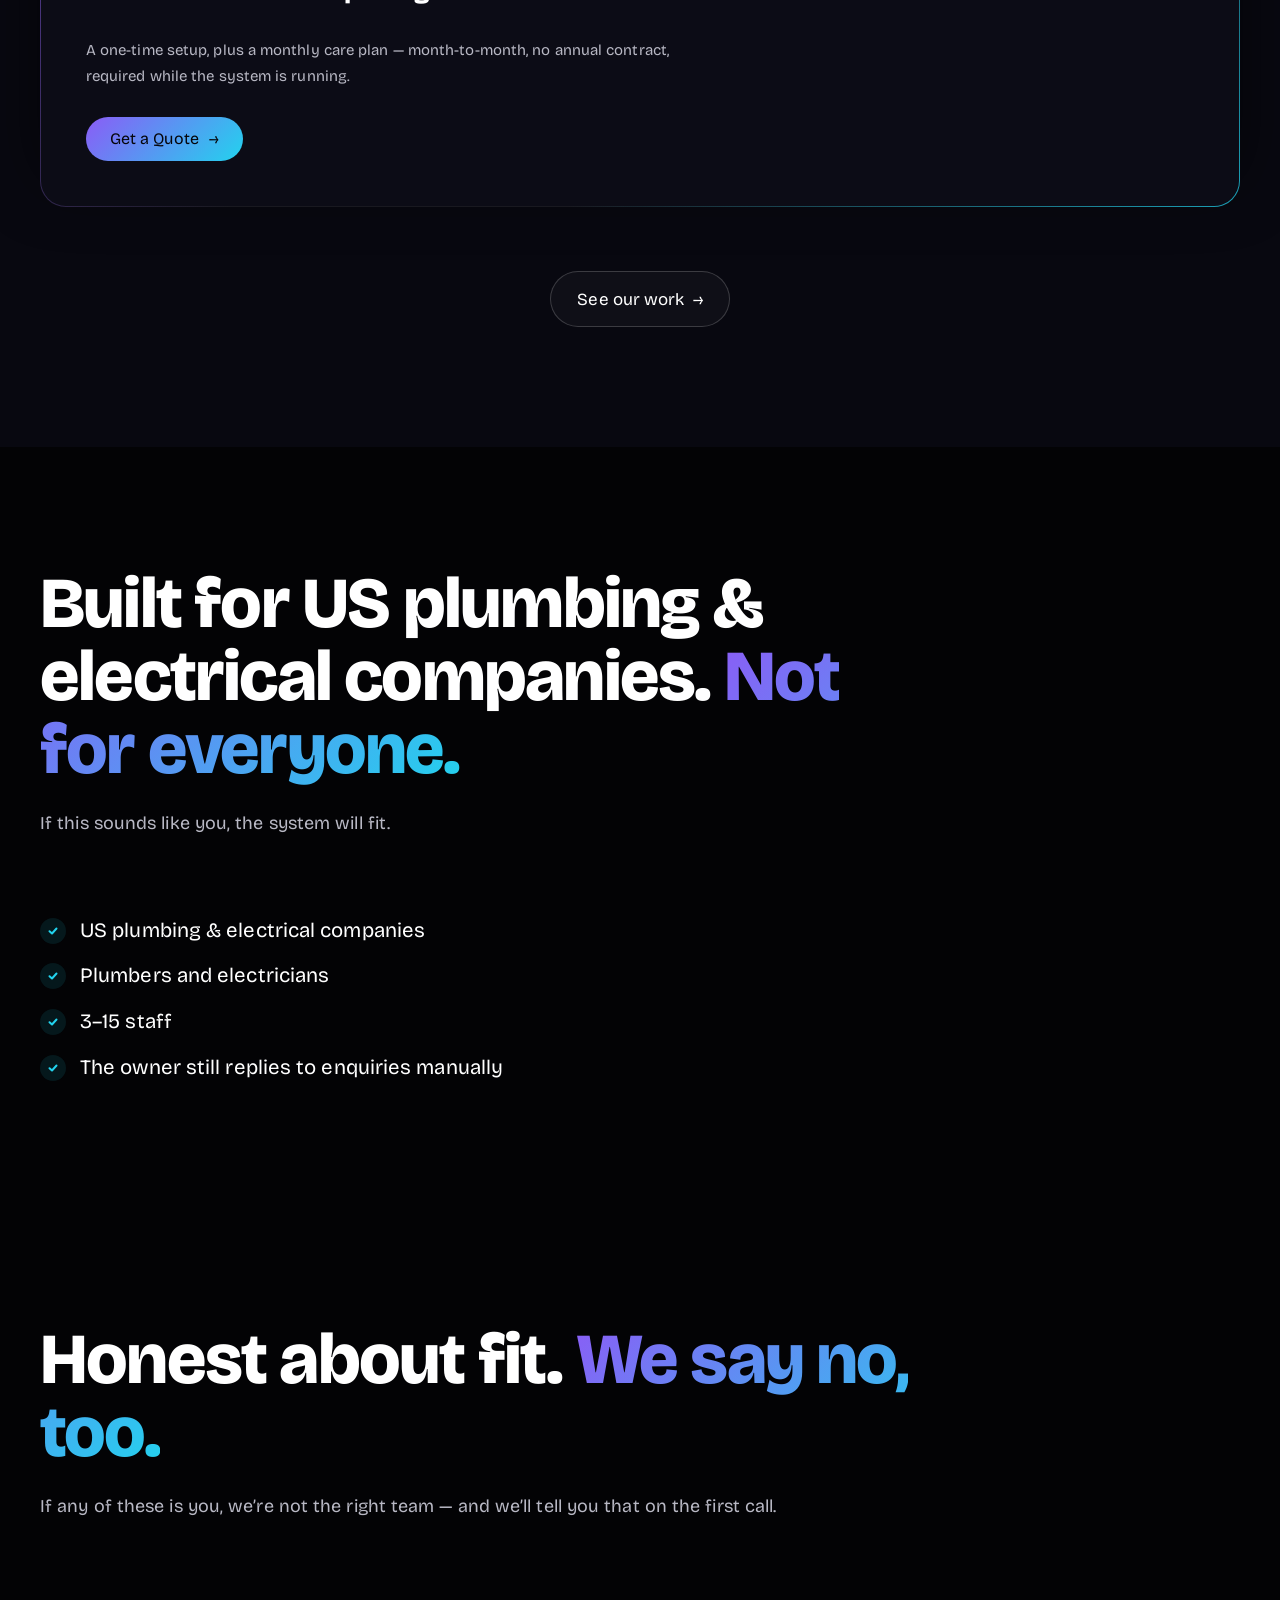
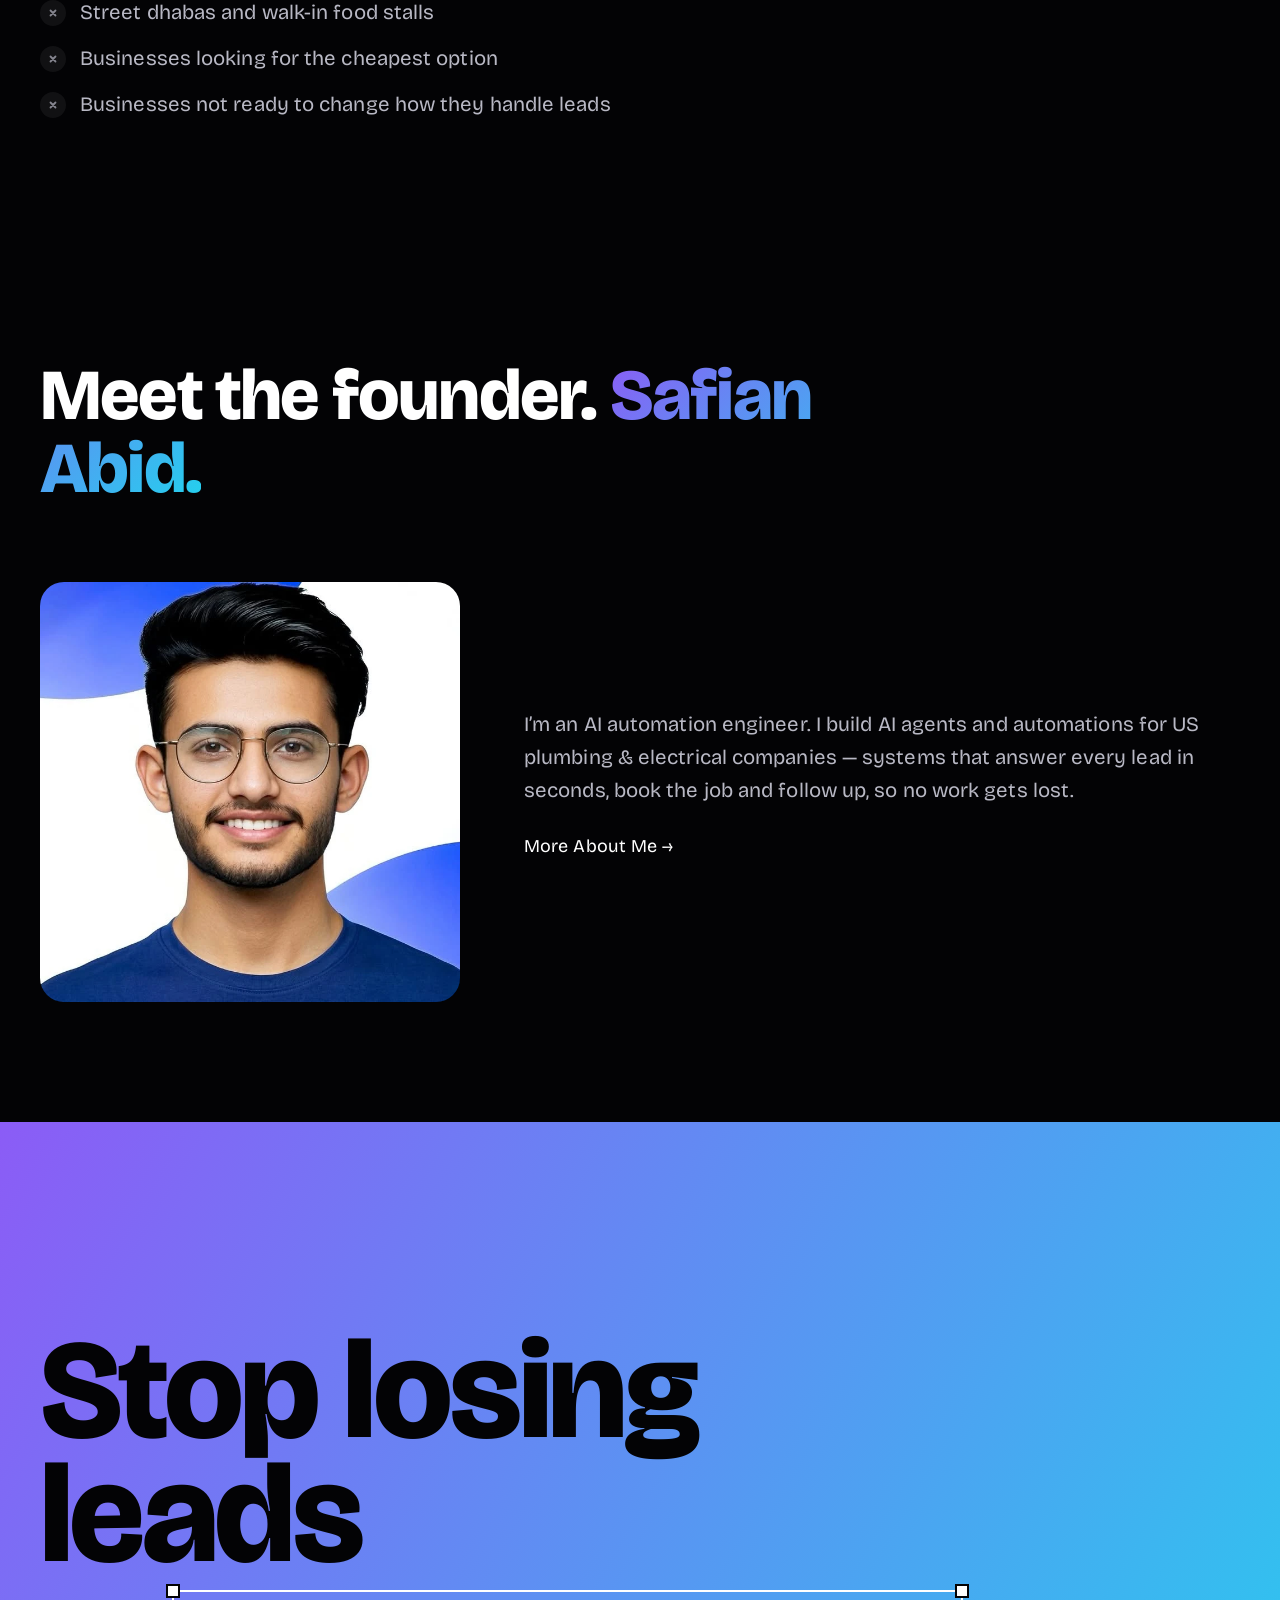
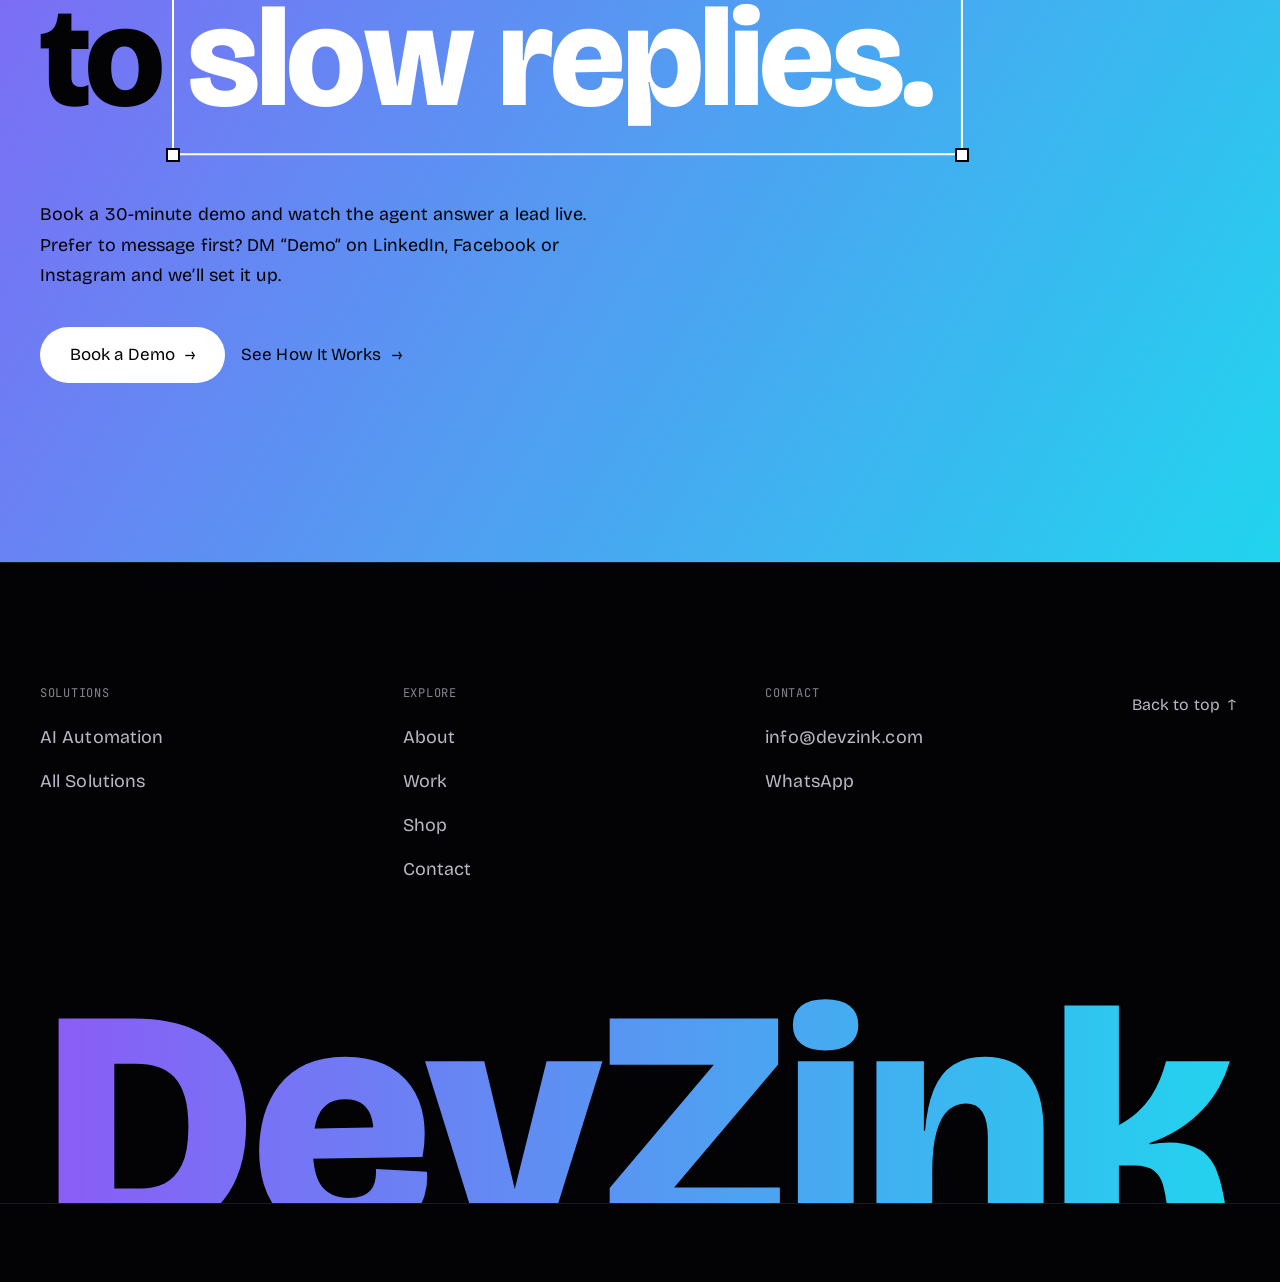
==== commit 10e45c6c: "Fix hero duplicate subheading, update founder photo" ====
--- a/index.html
+++ b/index.html
@@ -896,12 +896,11 @@
             <span class="line"><span style="--i:1">capture, handle &amp; book</span></span>
             <span class="line"><span style="--i:2"><span class="hl">every lead you lose.</span></span></span>
           </h1>
-          <p class="hero__sub fade-up" style="--d:.6s">For plumbers and electricians in the US who are tired of losing jobs to faster competitors. Every missed lead is a $500&ndash;$5,000 job gone &mdash; we answer in seconds.</p>
+          <p class="hero__sub fade-up" style="--d:.6s">Built for US plumbing &amp; electrical companies: 24/7 AI voice answering, 60-second lead response, automatic follow-up on every quote &mdash; so no call, lead or job slips through.</p>
           <div class="cta fade-up" style="--d:.75s">
             <a class="btn btn--grad btn--lg" href="https://calendly.com/devzink/30min" target="_blank" rel="noopener">Book a Demo <span class="arrow" aria-hidden="true">→</span></a>
             <a class="btn btn--link btn--lg" href="#how-it-works">See How It Works <span class="arrow" aria-hidden="true">→</span></a>
           </div>
-          <p class="hero__trust fade-up" style="--d:.8s">Built for US plumbing &amp; electrical companies: 24/7 AI voice answering, 60-second lead response, automatic follow-up on every quote &mdash; so no call, lead or job slips through.</p>
         </div>
 
         <div class="visual fade-up" style="--d:.4s">
@@ -1159,7 +1158,7 @@
       </div>
       <div class="founder" data-reveal>
         <div class="founder__photo">
-          <img src="/safian-founder.webp" alt="Safian Abid, founder of DevZink" width="960" height="960" loading="lazy" decoding="async">
+          <img src="/safian-founder.webp?v=2" alt="Safian Abid, founder of DevZink" width="750" height="750" loading="lazy" decoding="async">
         </div>
         <div class="founder__text">
           <p>I&rsquo;m an AI automation engineer. I build AI agents and automations for US plumbing &amp; electrical companies &mdash; systems that answer every lead in seconds, book the job and follow up, so no work gets lost.</p>
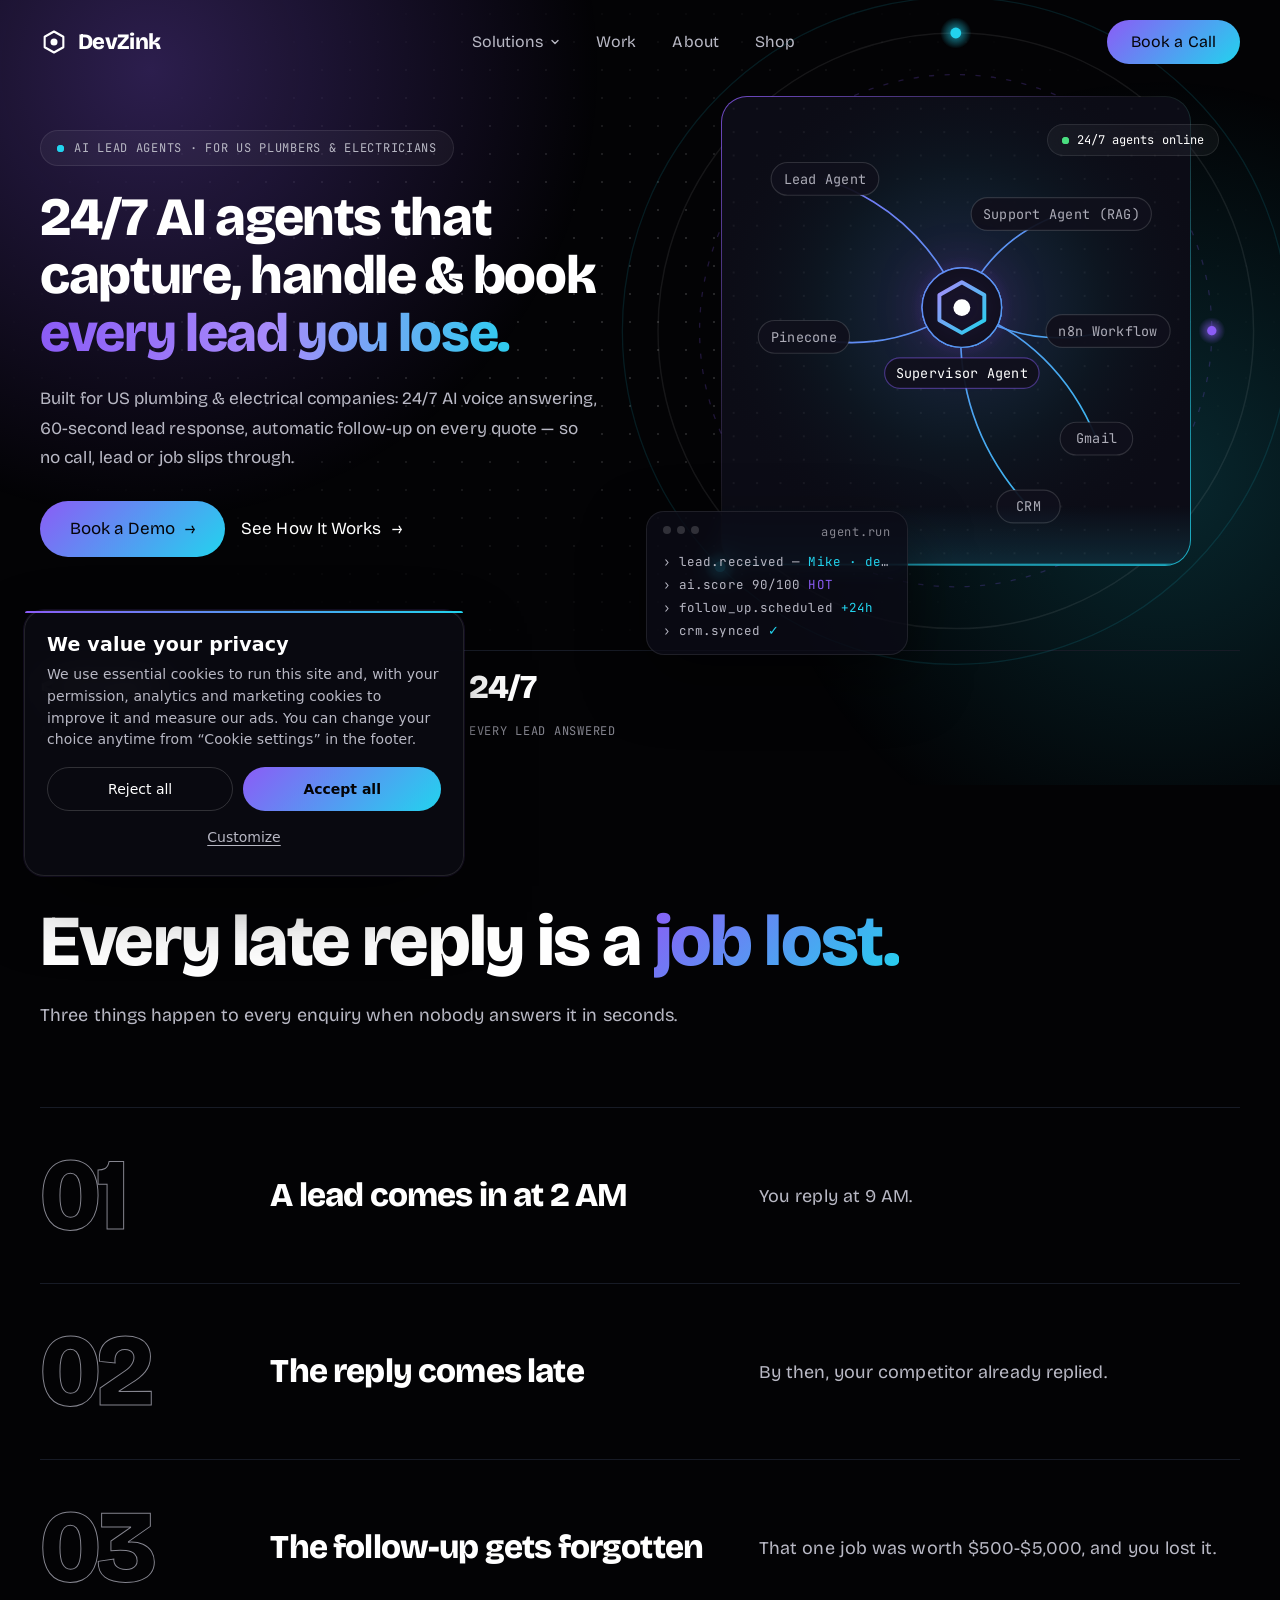
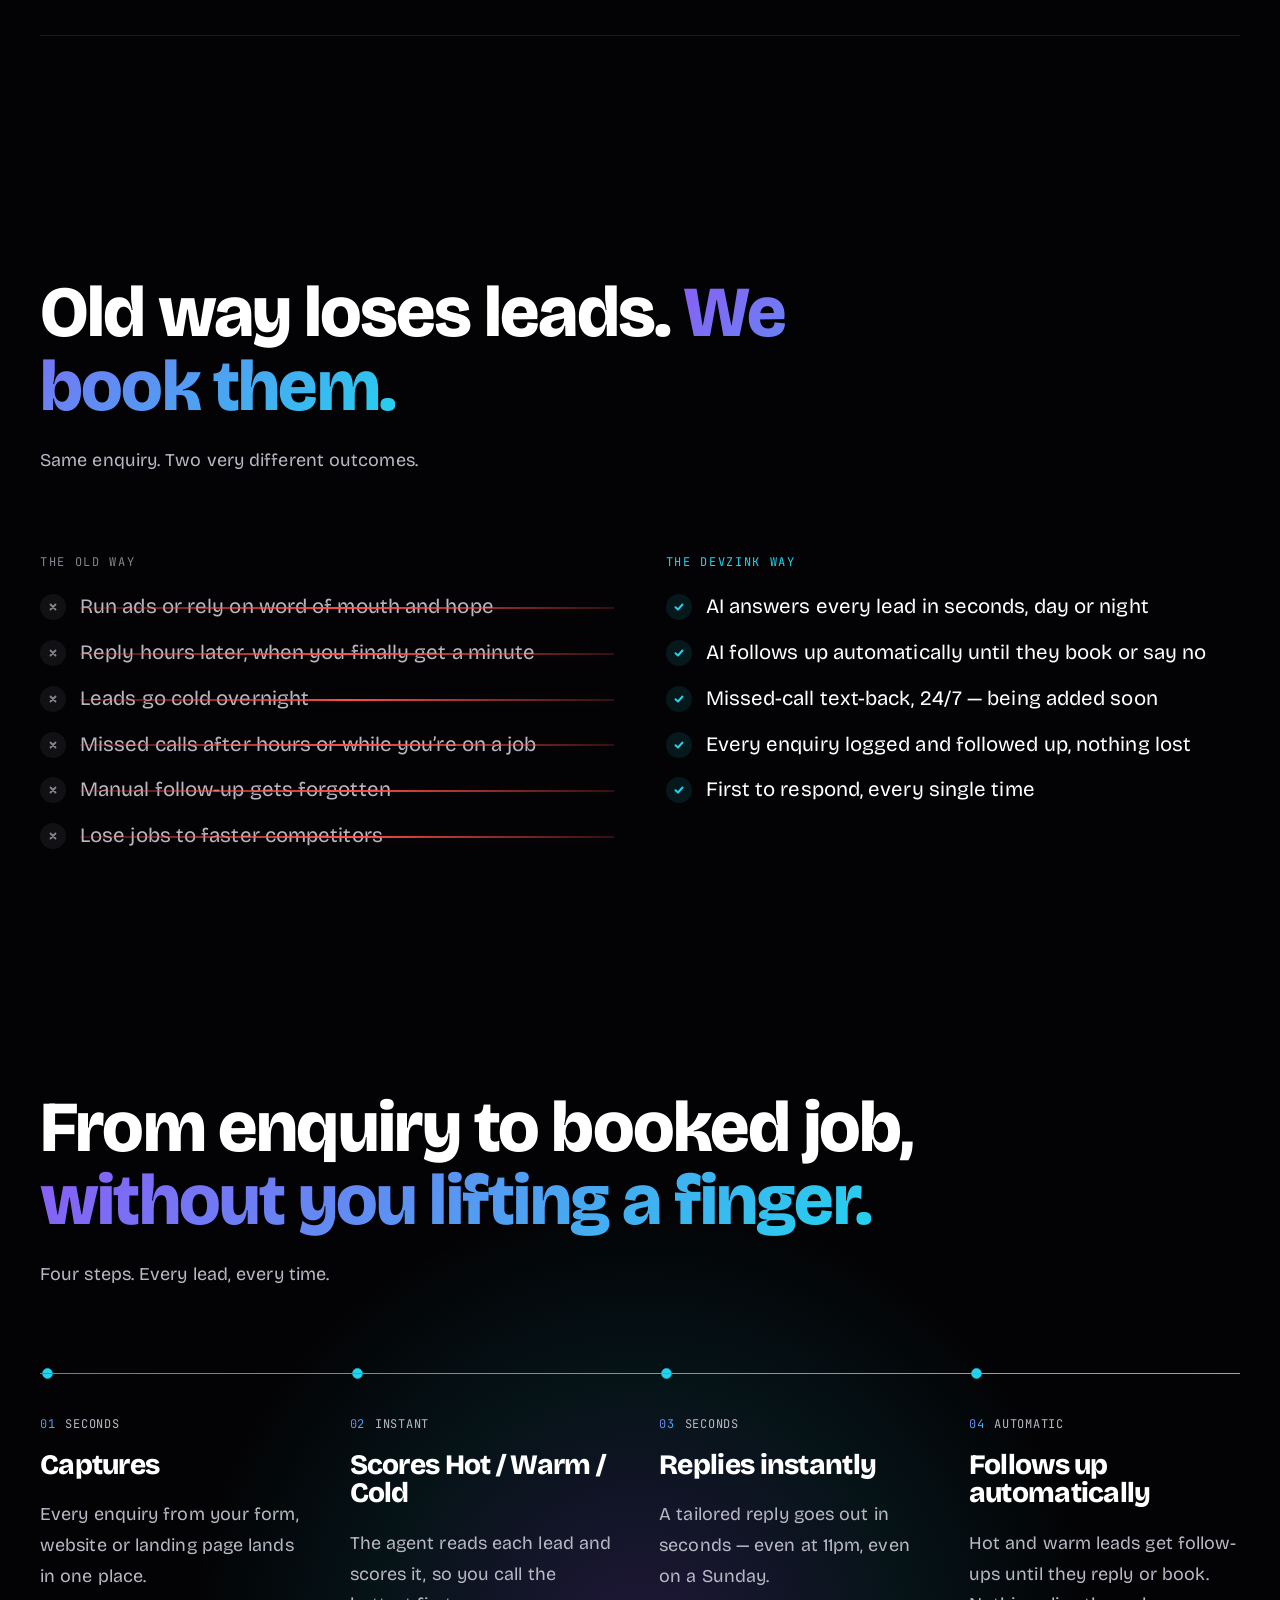
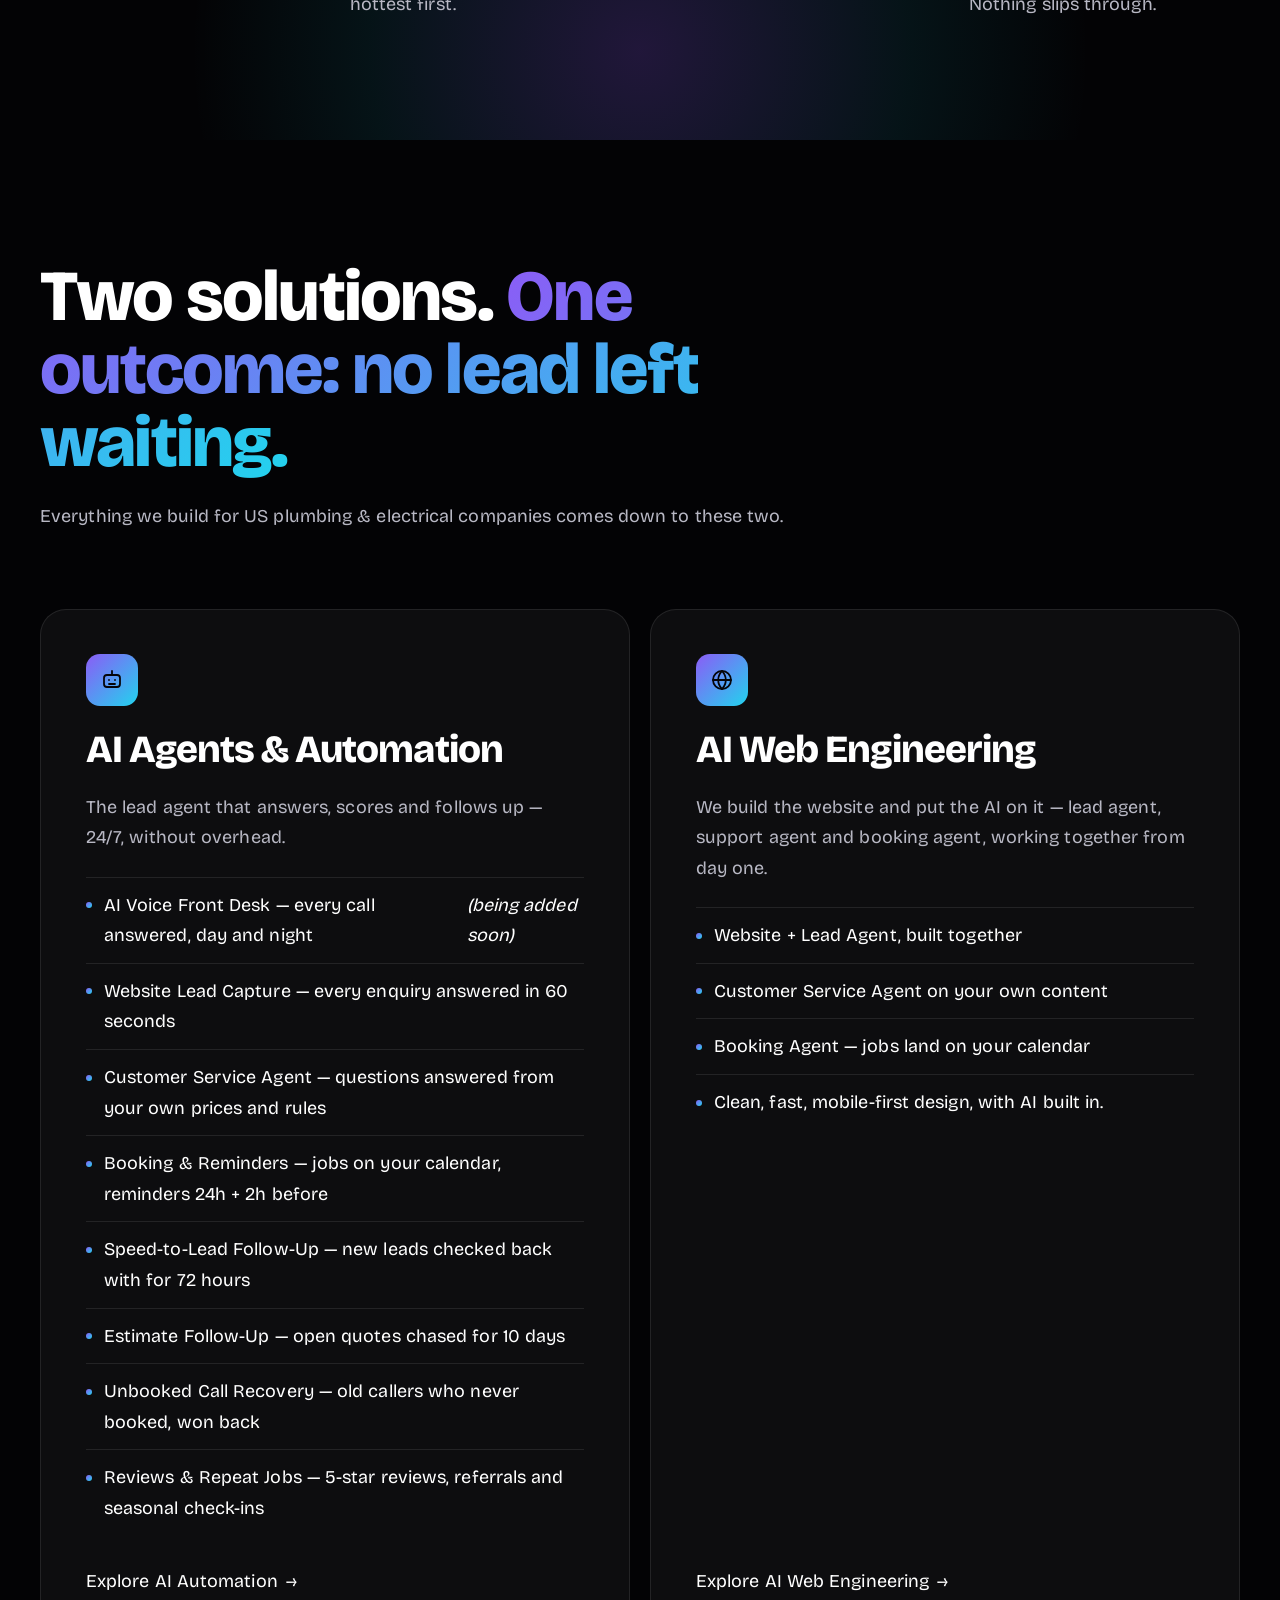
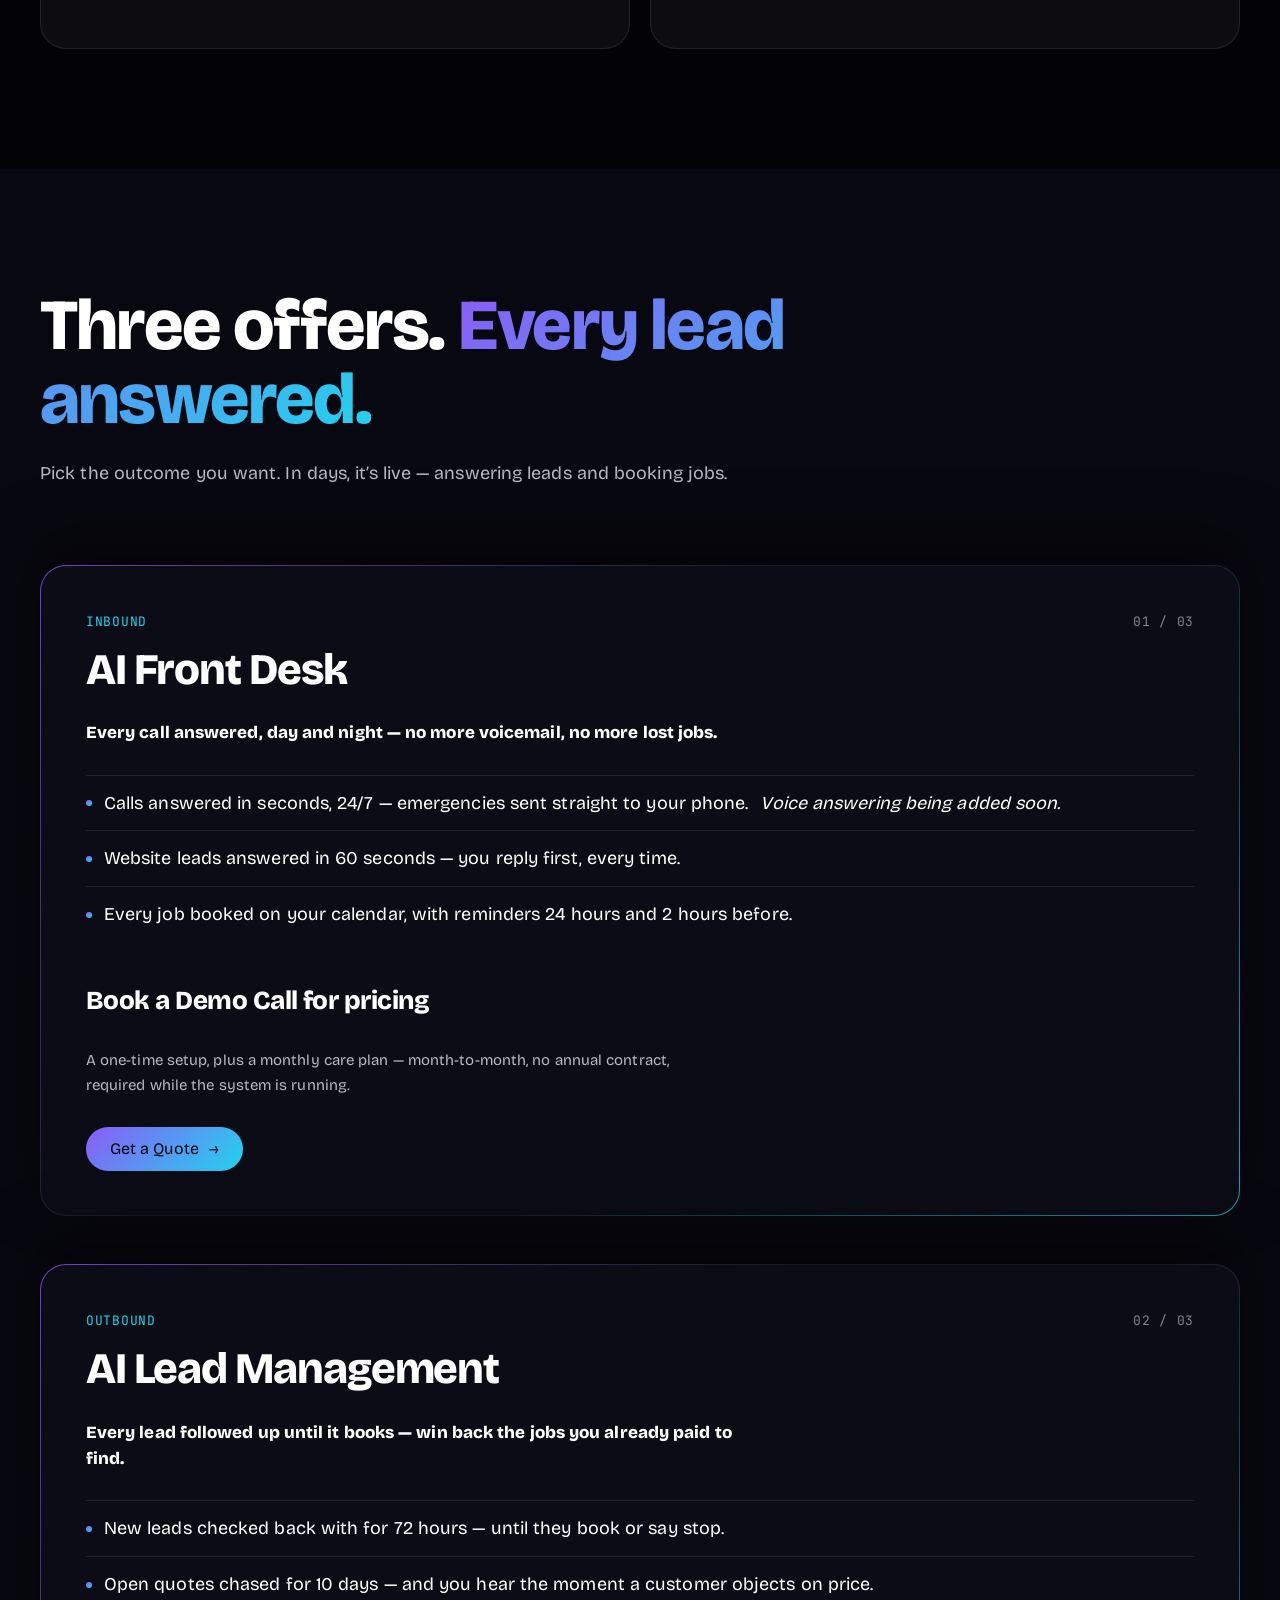
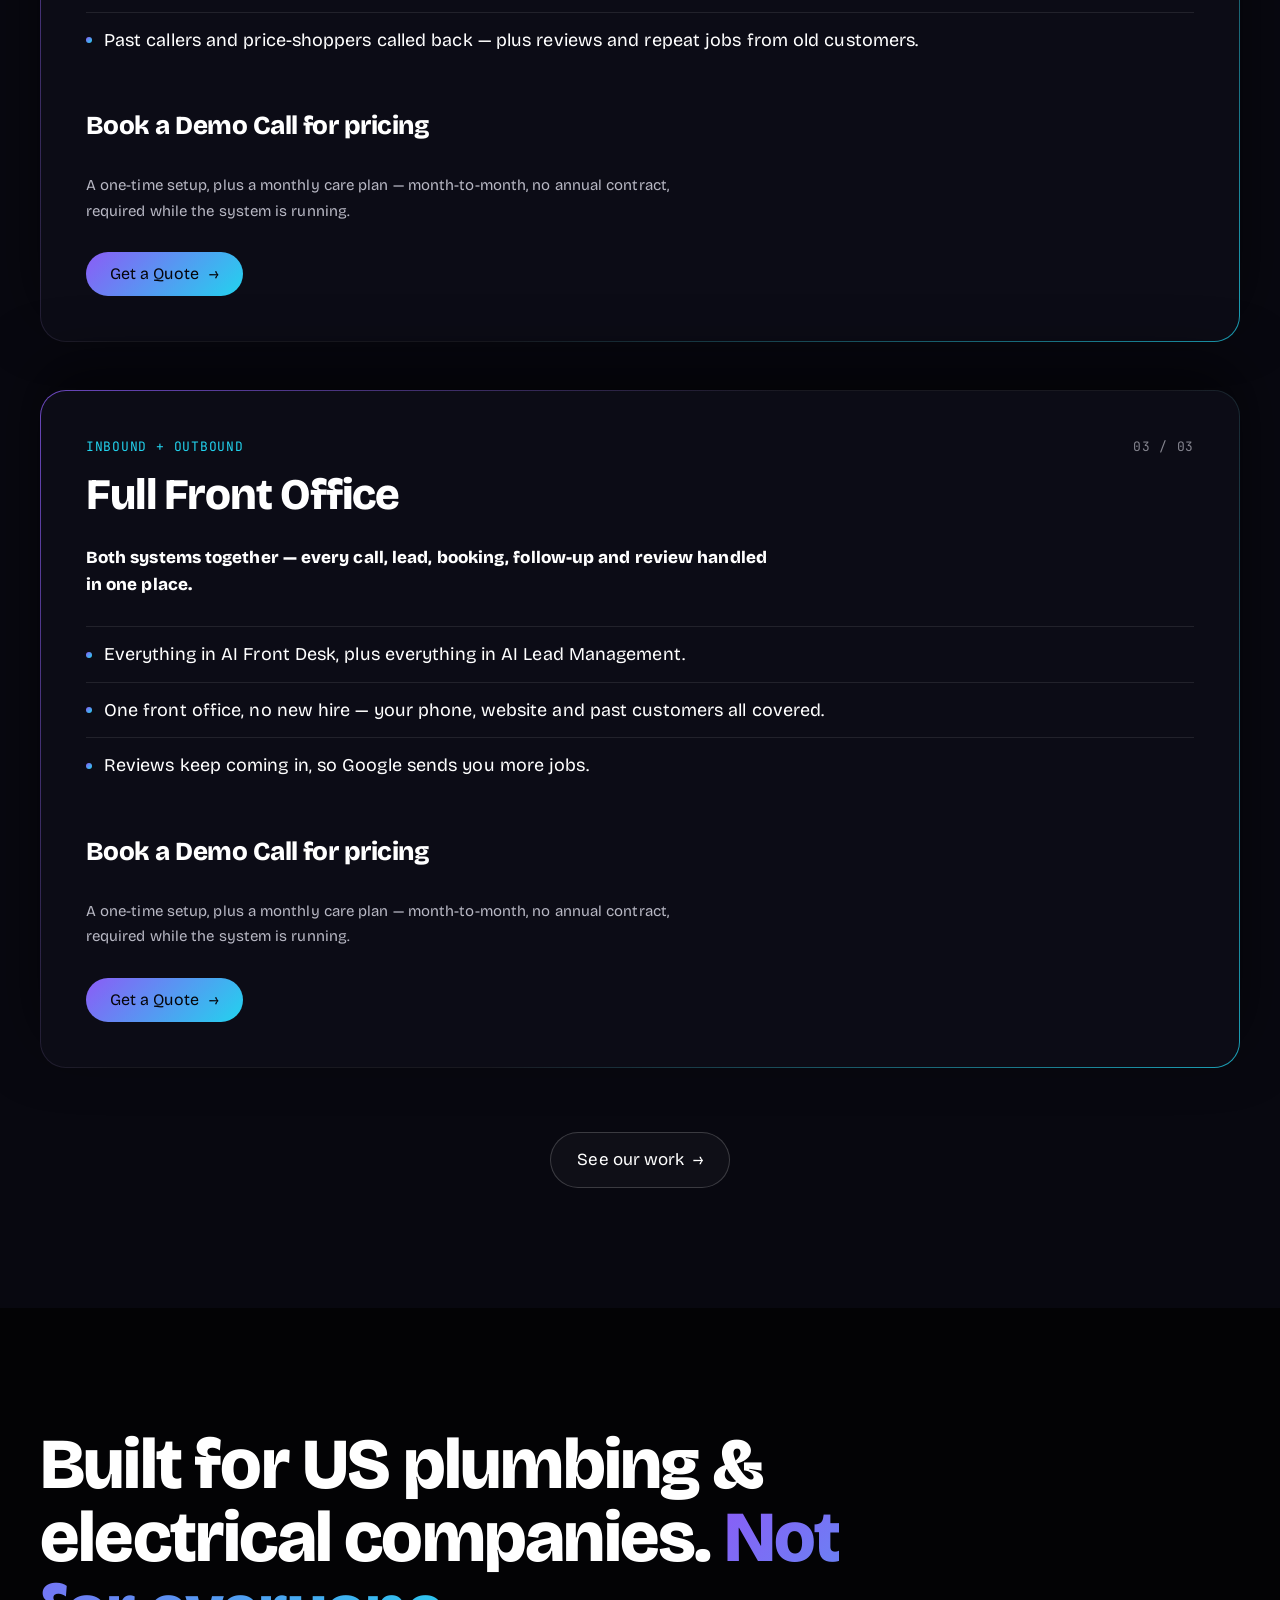
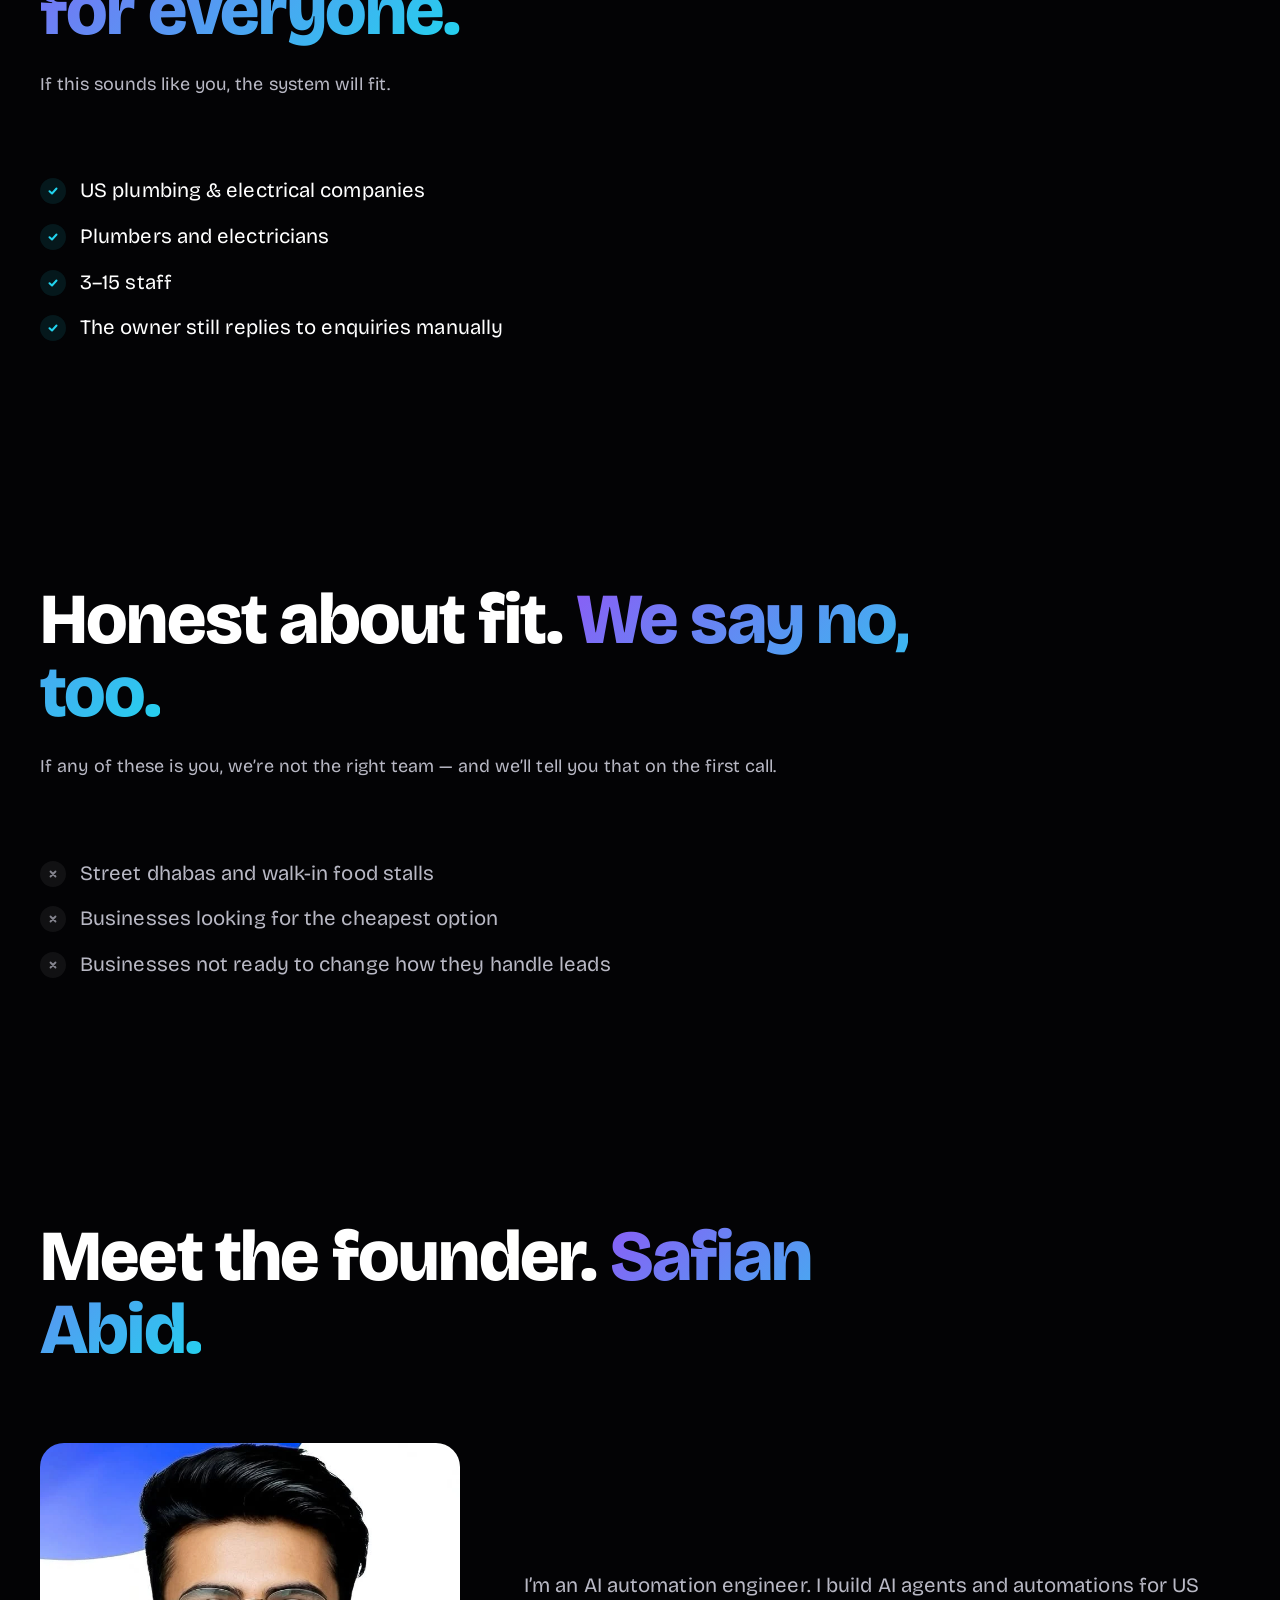
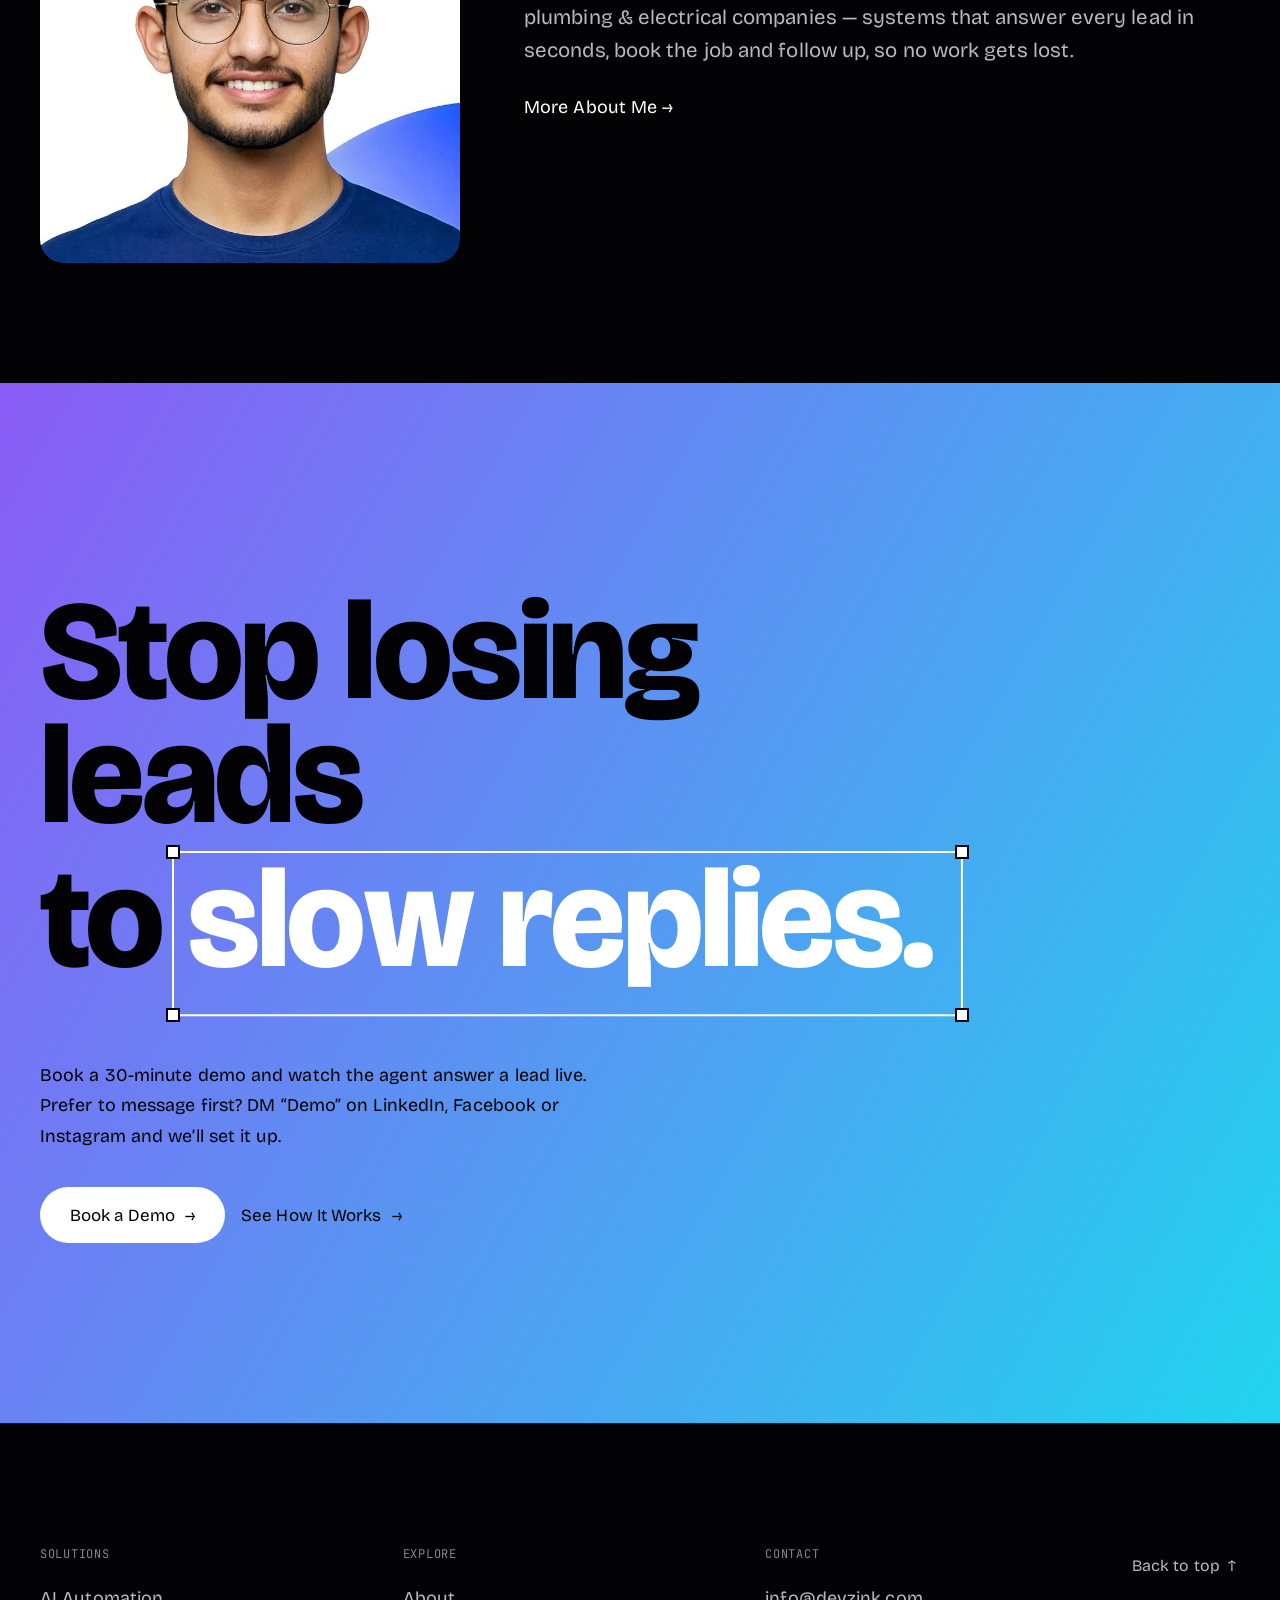
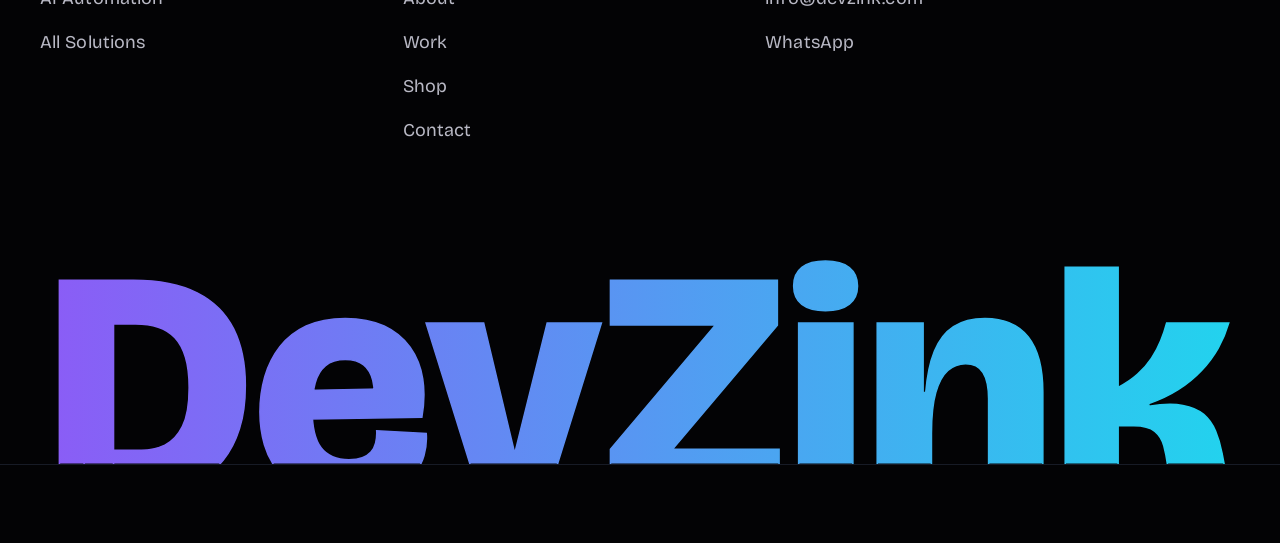
==== commit 57cc7094: "Offers rewrite: plain-language 8-system copy from Offer PDFs, short shop CTA" ====
--- a/index.html
+++ b/index.html
@@ -1010,7 +1010,7 @@
           <ul class="fit-list">
             <li><span class="x-ico" aria-hidden="true"><svg viewBox="0 0 12 12" fill="none" stroke="currentColor" stroke-width="2" stroke-linecap="round" stroke-linejoin="round"><path d="M2.5 6.2L5 8.5L9.5 3.5"/></svg></span>AI answers every lead in seconds, day or night</li>
             <li><span class="x-ico" aria-hidden="true"><svg viewBox="0 0 12 12" fill="none" stroke="currentColor" stroke-width="2" stroke-linecap="round" stroke-linejoin="round"><path d="M2.5 6.2L5 8.5L9.5 3.5"/></svg></span>AI follows up automatically until they book or say no</li>
-            <li><span class="x-ico" aria-hidden="true"><svg viewBox="0 0 12 12" fill="none" stroke="currentColor" stroke-width="2" stroke-linecap="round" stroke-linejoin="round"><path d="M2.5 6.2L5 8.5L9.5 3.5"/></svg></span>Missed-call text-back, 24/7</li>
+            <li><span class="x-ico" aria-hidden="true"><svg viewBox="0 0 12 12" fill="none" stroke="currentColor" stroke-width="2" stroke-linecap="round" stroke-linejoin="round"><path d="M2.5 6.2L5 8.5L9.5 3.5"/></svg></span>Missed-call text-back, 24/7 &mdash; being added soon</li>
             <li><span class="x-ico" aria-hidden="true"><svg viewBox="0 0 12 12" fill="none" stroke="currentColor" stroke-width="2" stroke-linecap="round" stroke-linejoin="round"><path d="M2.5 6.2L5 8.5L9.5 3.5"/></svg></span>Every enquiry logged and followed up, nothing lost</li>
             <li><span class="x-ico" aria-hidden="true"><svg viewBox="0 0 12 12" fill="none" stroke="currentColor" stroke-width="2" stroke-linecap="round" stroke-linejoin="round"><path d="M2.5 6.2L5 8.5L9.5 3.5"/></svg></span>First to respond, every single time</li>
           </ul>
@@ -1027,7 +1027,7 @@
         <p class="sec__sub">Four steps. Every lead, every time.</p>
       </div>
       <ol class="proc" data-reveal data-fx=".pstep">
-        <li class="pstep" style="--i:0"><p class="pstep__meta mono"><b class="gtext">01</b>Seconds</p><h3>Captures</h3><p>Every enquiry from your form, website or landing page lands in one place, via webhook.</p></li>
+        <li class="pstep" style="--i:0"><p class="pstep__meta mono"><b class="gtext">01</b>Seconds</p><h3>Captures</h3><p>Every enquiry from your form, website or landing page lands in one place.</p></li>
         <li class="pstep" style="--i:1"><p class="pstep__meta mono"><b class="gtext">02</b>Instant</p><h3>Scores Hot / Warm / Cold</h3><p>The agent reads each lead and scores it, so you call the hottest first.</p></li>
         <li class="pstep" style="--i:2"><p class="pstep__meta mono"><b class="gtext">03</b>Seconds</p><h3>Replies instantly</h3><p>A tailored reply goes out in seconds &mdash; even at 11pm, even on a Sunday.</p></li>
         <li class="pstep" style="--i:3"><p class="pstep__meta mono"><b class="gtext">04</b>Automatic</p><h3>Follows up automatically</h3><p>Hot and warm leads get follow-ups until they reply or book. Nothing slips through.</p></li>
@@ -1048,13 +1048,15 @@
           <h3><span class="panel__title">AI Agents &amp; Automation</span></h3>
           <p class="panel__lead">The lead agent that answers, scores and follows up &mdash; 24/7, without overhead.</p>
           <ul class="ticks">
-            <li>AI Voice Front Desk (24/7 call answering &amp; booking)</li>
-            <li>Speed-to-Lead Follow-Up (calls, texts &amp; emails)</li>
-            <li>Estimate Follow-Up</li>
-            <li>RAG Customer Service Agent</li>
-            <li>Review &amp; Reactivation</li>
+            <li>AI Voice Front Desk &mdash; every call answered, day and night <i>(being added soon)</i></li>
+            <li>Website Lead Capture &mdash; every enquiry answered in 60 seconds</li>
+            <li>Customer Service Agent &mdash; questions answered from your own prices and rules</li>
+            <li>Booking &amp; Reminders &mdash; jobs on your calendar, reminders 24h + 2h before</li>
+            <li>Speed-to-Lead Follow-Up &mdash; new leads checked back with for 72 hours</li>
+            <li>Estimate Follow-Up &mdash; open quotes chased for 10 days</li>
+            <li>Unbooked Call Recovery &mdash; old callers who never booked, won back</li>
+            <li>Reviews &amp; Repeat Jobs &mdash; 5-star reviews, referrals and seasonal check-ins</li>
           </ul>
-          <ul class="tags" aria-label="Stack"><li>n8n</li><li>Gemini</li><li>RAG</li><li>Gmail</li></ul>
           <a class="textlink" href="/ai-automation">Explore AI Automation <span class="arrow" aria-hidden="true">&rarr;</span></a>
         </article>
         <article class="panel" data-reveal style="--d:.12s">
@@ -1063,11 +1065,10 @@
           <p class="panel__lead">We build the website and put the AI on it &mdash; lead agent, support agent and booking agent, working together from day one.</p>
           <ul class="ticks">
             <li>Website + Lead Agent, built together</li>
-            <li>Customer Service Agent (RAG) on your own content</li>
-            <li>Booking Agent for calls and jobs</li>
+            <li>Customer Service Agent on your own content</li>
+            <li>Booking Agent &mdash; jobs land on your calendar</li>
             <li>Clean, fast, mobile-first design, with AI built in.</li>
           </ul>
-          <ul class="tags" aria-label="Stack"><li>Next.js</li><li>n8n</li><li>Gemini</li><li>Pinecone</li></ul>
           <a class="textlink" href="/ai-web-engineering">Explore AI Web Engineering <span class="arrow" aria-hidden="true">&rarr;</span></a>
         </article>
       </div>
@@ -1086,7 +1087,12 @@
           <div class="case__out"><div class="case__in">
             <div class="case__top"><p class="mono case__cat">Inbound</p><p class="mono case__num">01 / 03</p></div>
             <h3>AI Front Desk</h3>
-            <p>Every call answered, 24/7. Our AI voice agent answers your calls, handles emergencies, books the job and sends you the summary. One-time setup, plus a monthly care plan.</p>
+            <p>Every call answered, day and night &mdash; no more voicemail, no more lost jobs.</p>
+            <ul class="ticks">
+              <li>Calls answered in seconds, 24/7 &mdash; emergencies sent straight to your phone. <i>Voice answering being added soon.</i></li>
+              <li>Website leads answered in 60 seconds &mdash; you reply first, every time.</li>
+              <li>Every job booked on your calendar, with reminders 24 hours and 2 hours before.</li>
+            </ul>
             <p class="deal__price">Book a Demo Call for pricing</p>
             <p class="deal__care">A one-time setup, plus a monthly care plan &mdash; month-to-month, no annual contract, required while the system is running.</p>
             <div class="x-more"><a class="btn btn--grad" href="/contact#book">Get a Quote <span class="arrow" aria-hidden="true">&rarr;</span></a></div>
@@ -1097,7 +1103,12 @@
           <div class="case__out"><div class="case__in">
             <div class="case__top"><p class="mono case__cat">Outbound</p><p class="mono case__num">02 / 03</p></div>
             <h3>AI Lead Management</h3>
-            <p>Every lead followed up until it books. Calls, texts and emails chase every new lead and every open quote &mdash; automatically.</p>
+            <p>Every lead followed up until it books &mdash; win back the jobs you already paid to find.</p>
+            <ul class="ticks">
+              <li>New leads checked back with for 72 hours &mdash; until they book or say stop.</li>
+              <li>Open quotes chased for 10 days &mdash; and you hear the moment a customer objects on price.</li>
+              <li>Past callers and price-shoppers called back &mdash; plus reviews and repeat jobs from old customers.</li>
+            </ul>
             <p class="deal__price">Book a Demo Call for pricing</p>
             <p class="deal__care">A one-time setup, plus a monthly care plan &mdash; month-to-month, no annual contract, required while the system is running.</p>
             <div class="x-more"><a class="btn btn--grad" href="/contact#book">Get a Quote <span class="arrow" aria-hidden="true">&rarr;</span></a></div>
@@ -1108,7 +1119,12 @@
           <div class="case__out"><div class="case__in">
             <div class="case__top"><p class="mono case__cat">Inbound + Outbound</p><p class="mono case__num">03 / 03</p></div>
             <h3>Full Front Office</h3>
-            <p>Both systems together: calls, leads, bookings, follow-up and reviews in one front office &mdash; without hiring another person.</p>
+            <p>Both systems together &mdash; every call, lead, booking, follow-up and review handled in one place.</p>
+            <ul class="ticks">
+              <li>Everything in AI Front Desk, plus everything in AI Lead Management.</li>
+              <li>One front office, no new hire &mdash; your phone, website and past customers all covered.</li>
+              <li>Reviews keep coming in, so Google sends you more jobs.</li>
+            </ul>
             <p class="deal__price">Book a Demo Call for pricing</p>
             <p class="deal__care">A one-time setup, plus a monthly care plan &mdash; month-to-month, no annual contract, required while the system is running.</p>
             <div class="x-more"><a class="btn btn--grad" href="/contact#book">Get a Quote <span class="arrow" aria-hidden="true">&rarr;</span></a></div>
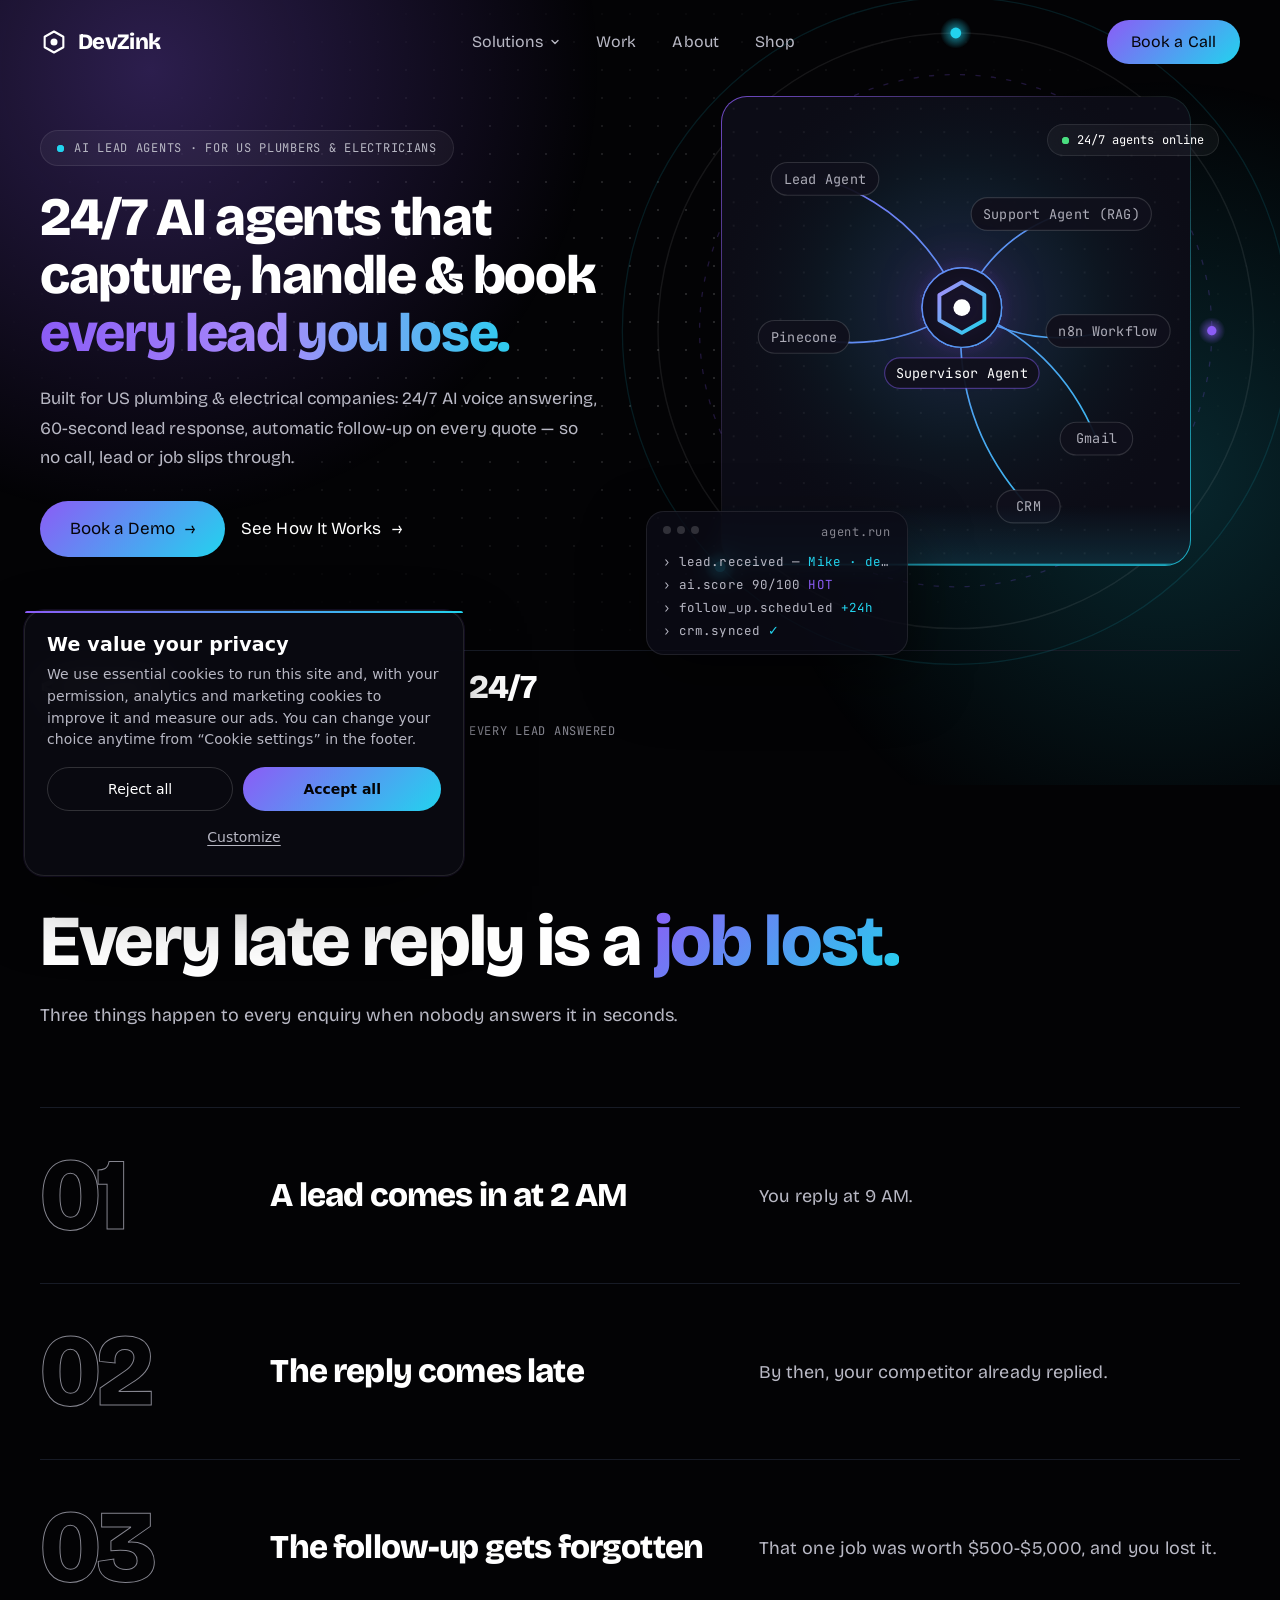
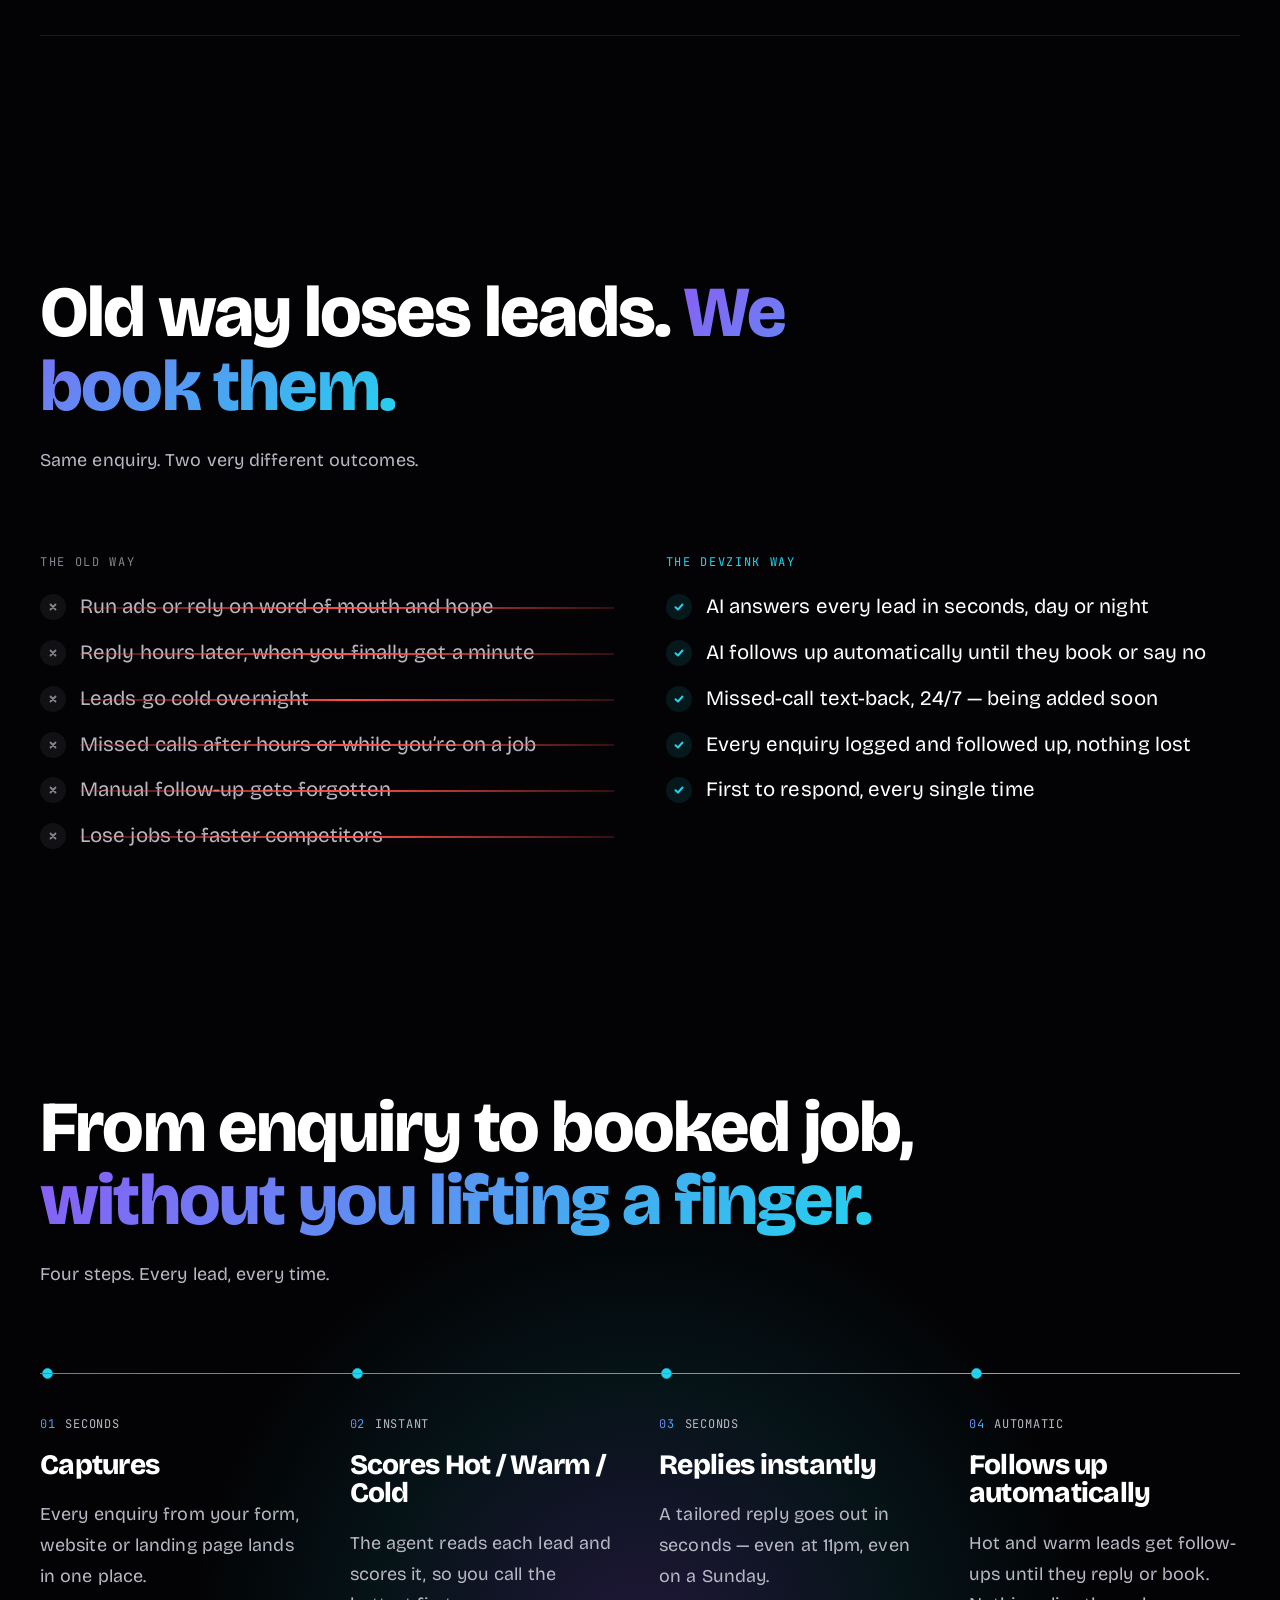
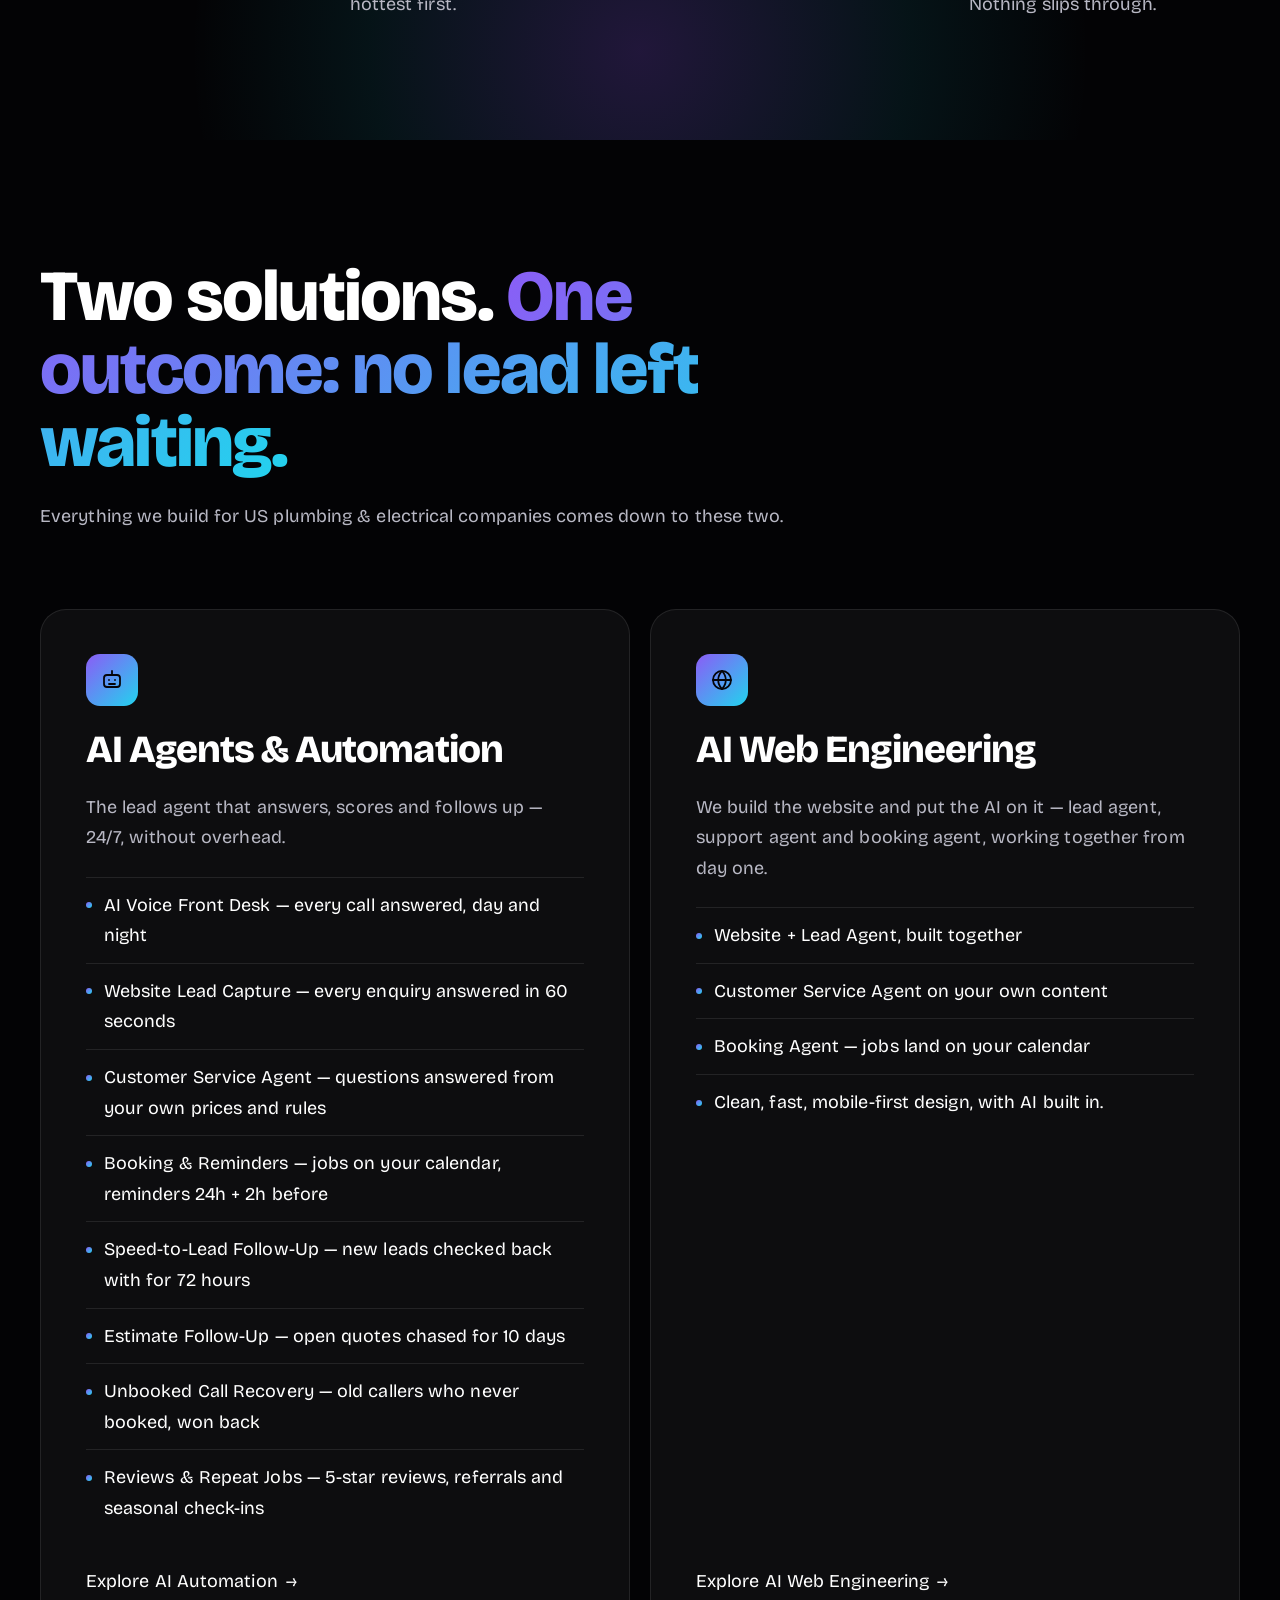
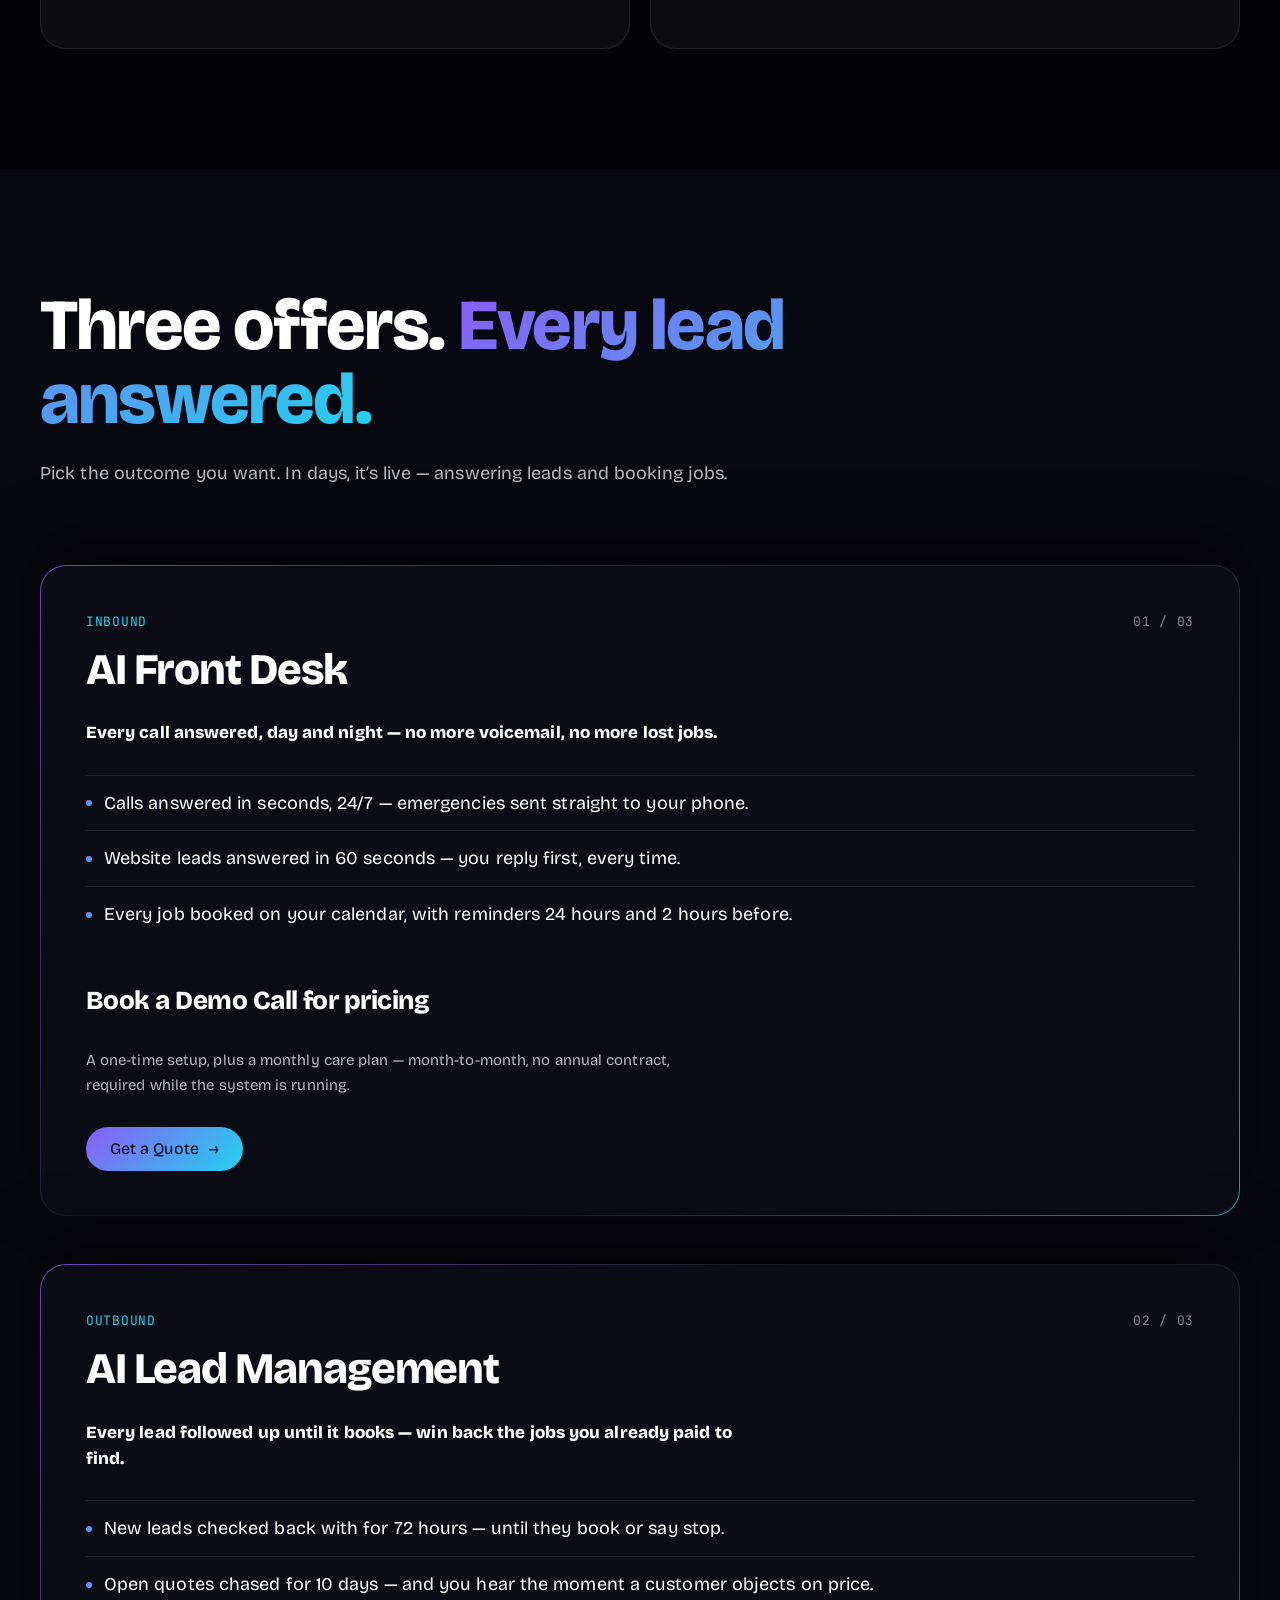
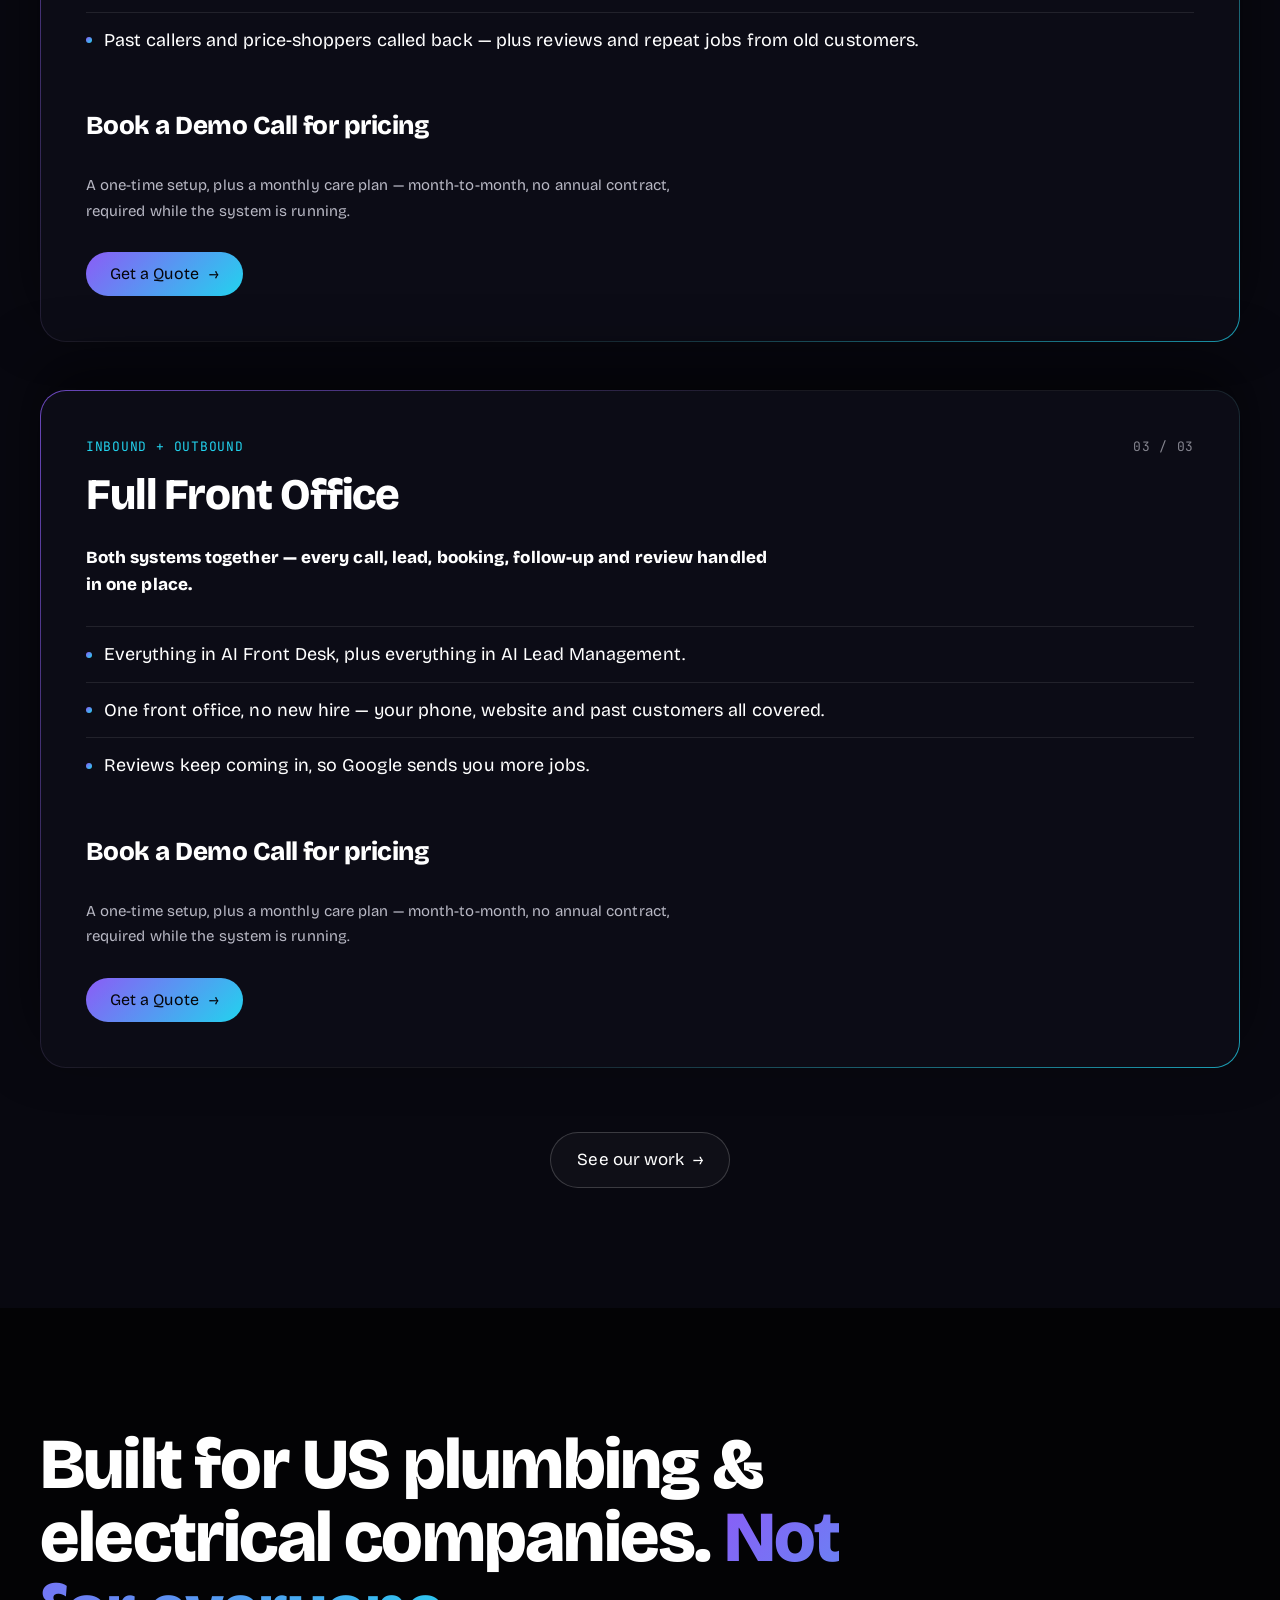
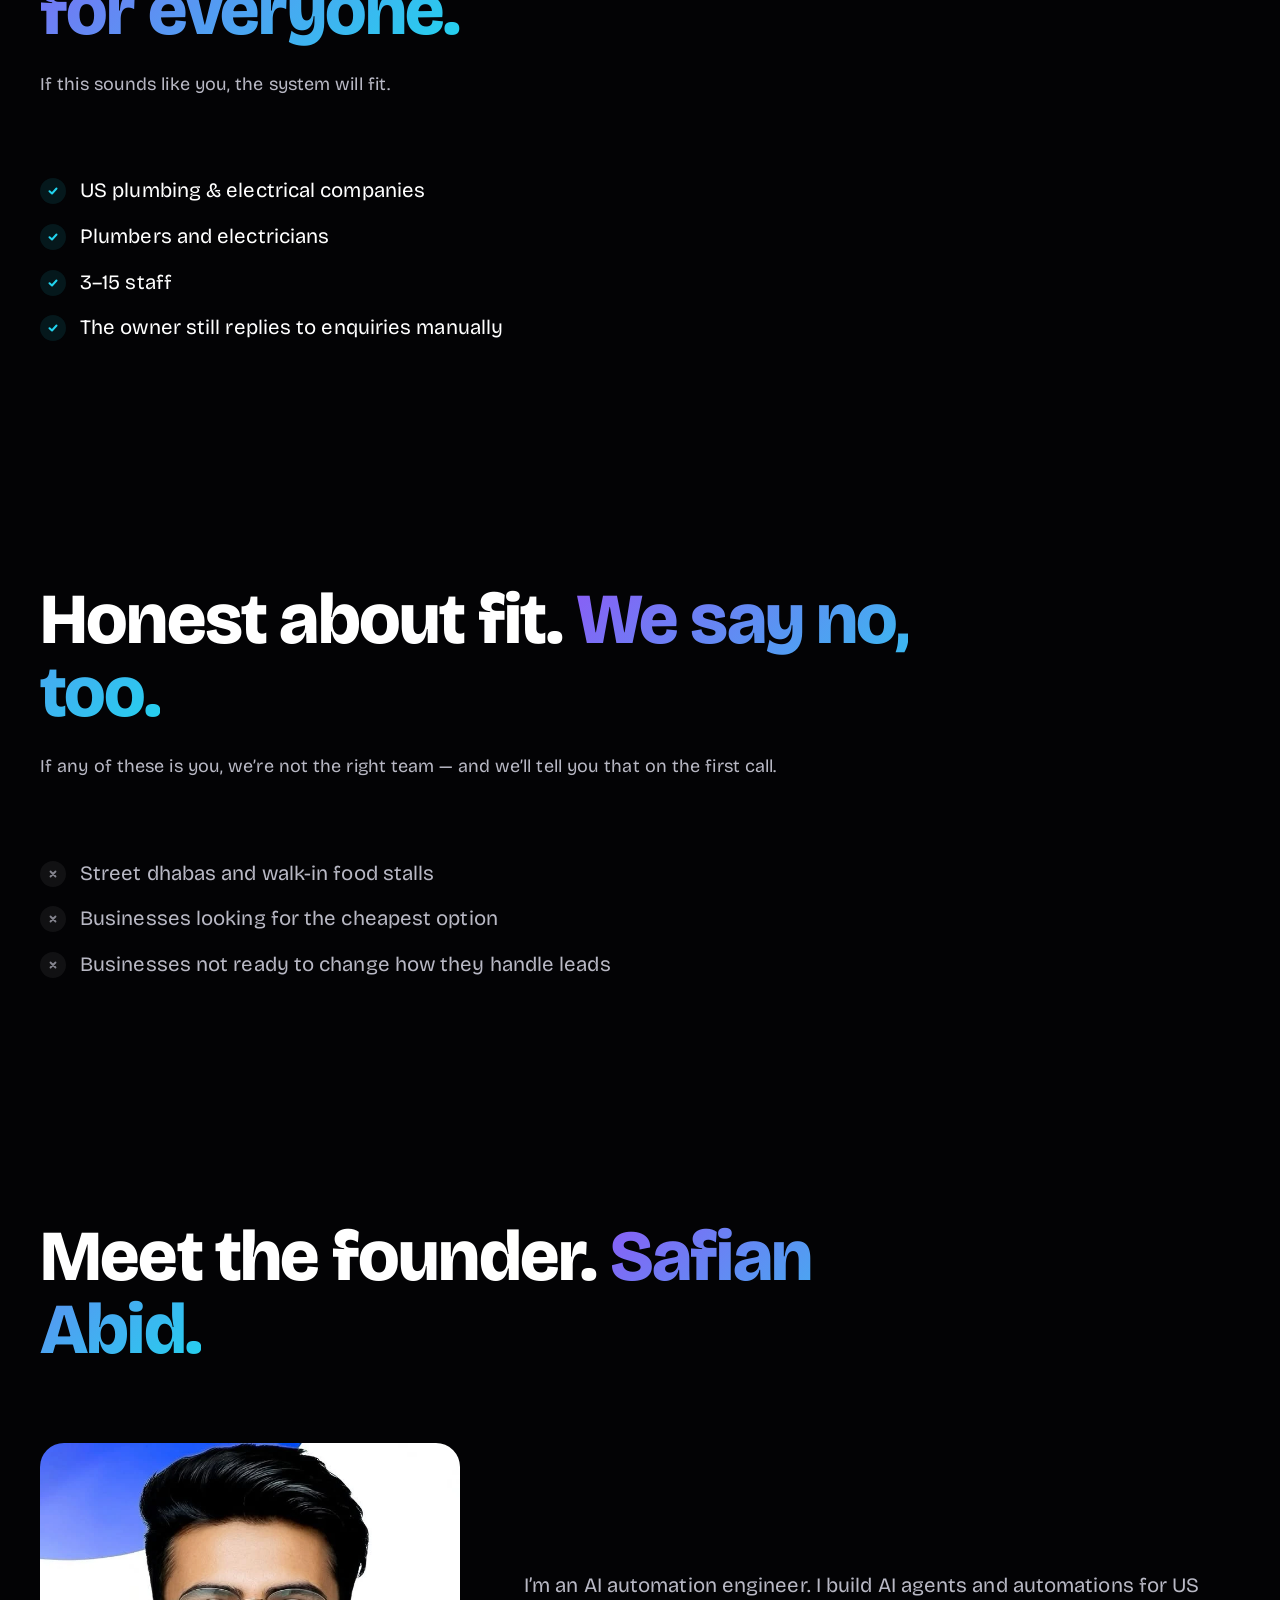
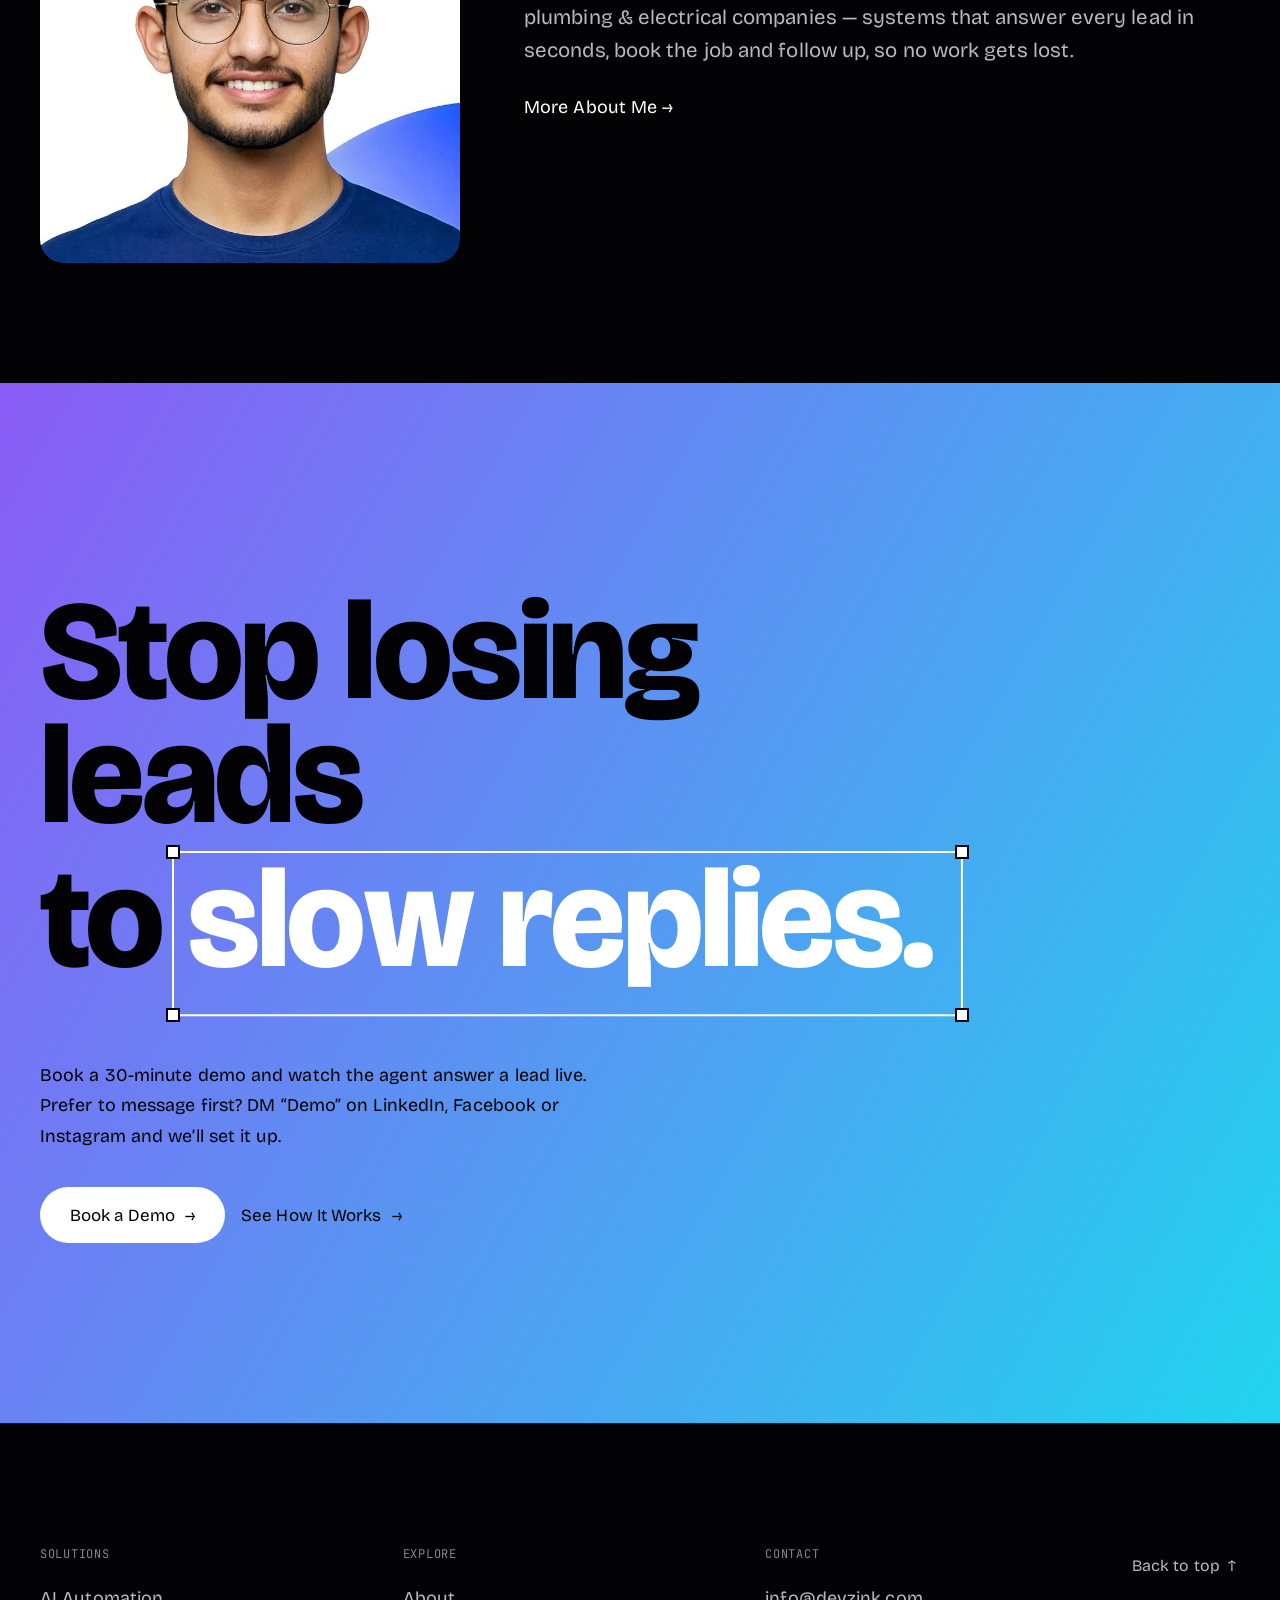
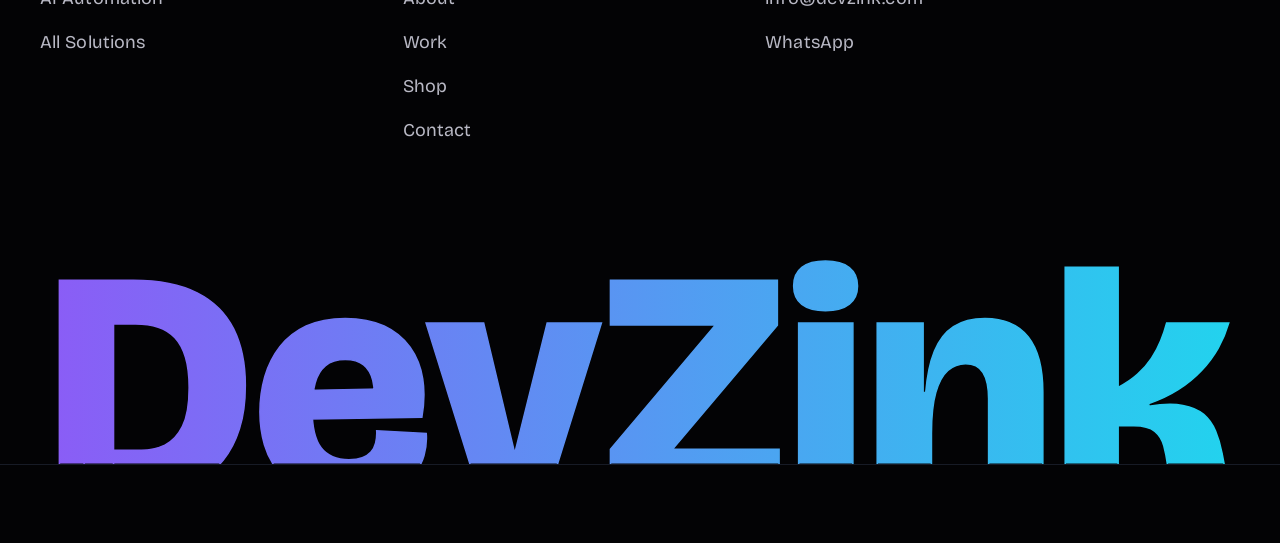
==== commit b9544365: "Remove 'being added soon' from voice answering — voice front desk is built" ====
--- a/index.html
+++ b/index.html
@@ -1048,7 +1048,7 @@
           <h3><span class="panel__title">AI Agents &amp; Automation</span></h3>
           <p class="panel__lead">The lead agent that answers, scores and follows up &mdash; 24/7, without overhead.</p>
           <ul class="ticks">
-            <li>AI Voice Front Desk &mdash; every call answered, day and night <i>(being added soon)</i></li>
+            <li>AI Voice Front Desk &mdash; every call answered, day and night</li>
             <li>Website Lead Capture &mdash; every enquiry answered in 60 seconds</li>
             <li>Customer Service Agent &mdash; questions answered from your own prices and rules</li>
             <li>Booking &amp; Reminders &mdash; jobs on your calendar, reminders 24h + 2h before</li>
@@ -1089,7 +1089,7 @@
             <h3>AI Front Desk</h3>
             <p>Every call answered, day and night &mdash; no more voicemail, no more lost jobs.</p>
             <ul class="ticks">
-              <li>Calls answered in seconds, 24/7 &mdash; emergencies sent straight to your phone. <i>Voice answering being added soon.</i></li>
+              <li>Calls answered in seconds, 24/7 &mdash; emergencies sent straight to your phone.</li>
               <li>Website leads answered in 60 seconds &mdash; you reply first, every time.</li>
               <li>Every job booked on your calendar, with reminders 24 hours and 2 hours before.</li>
             </ul>
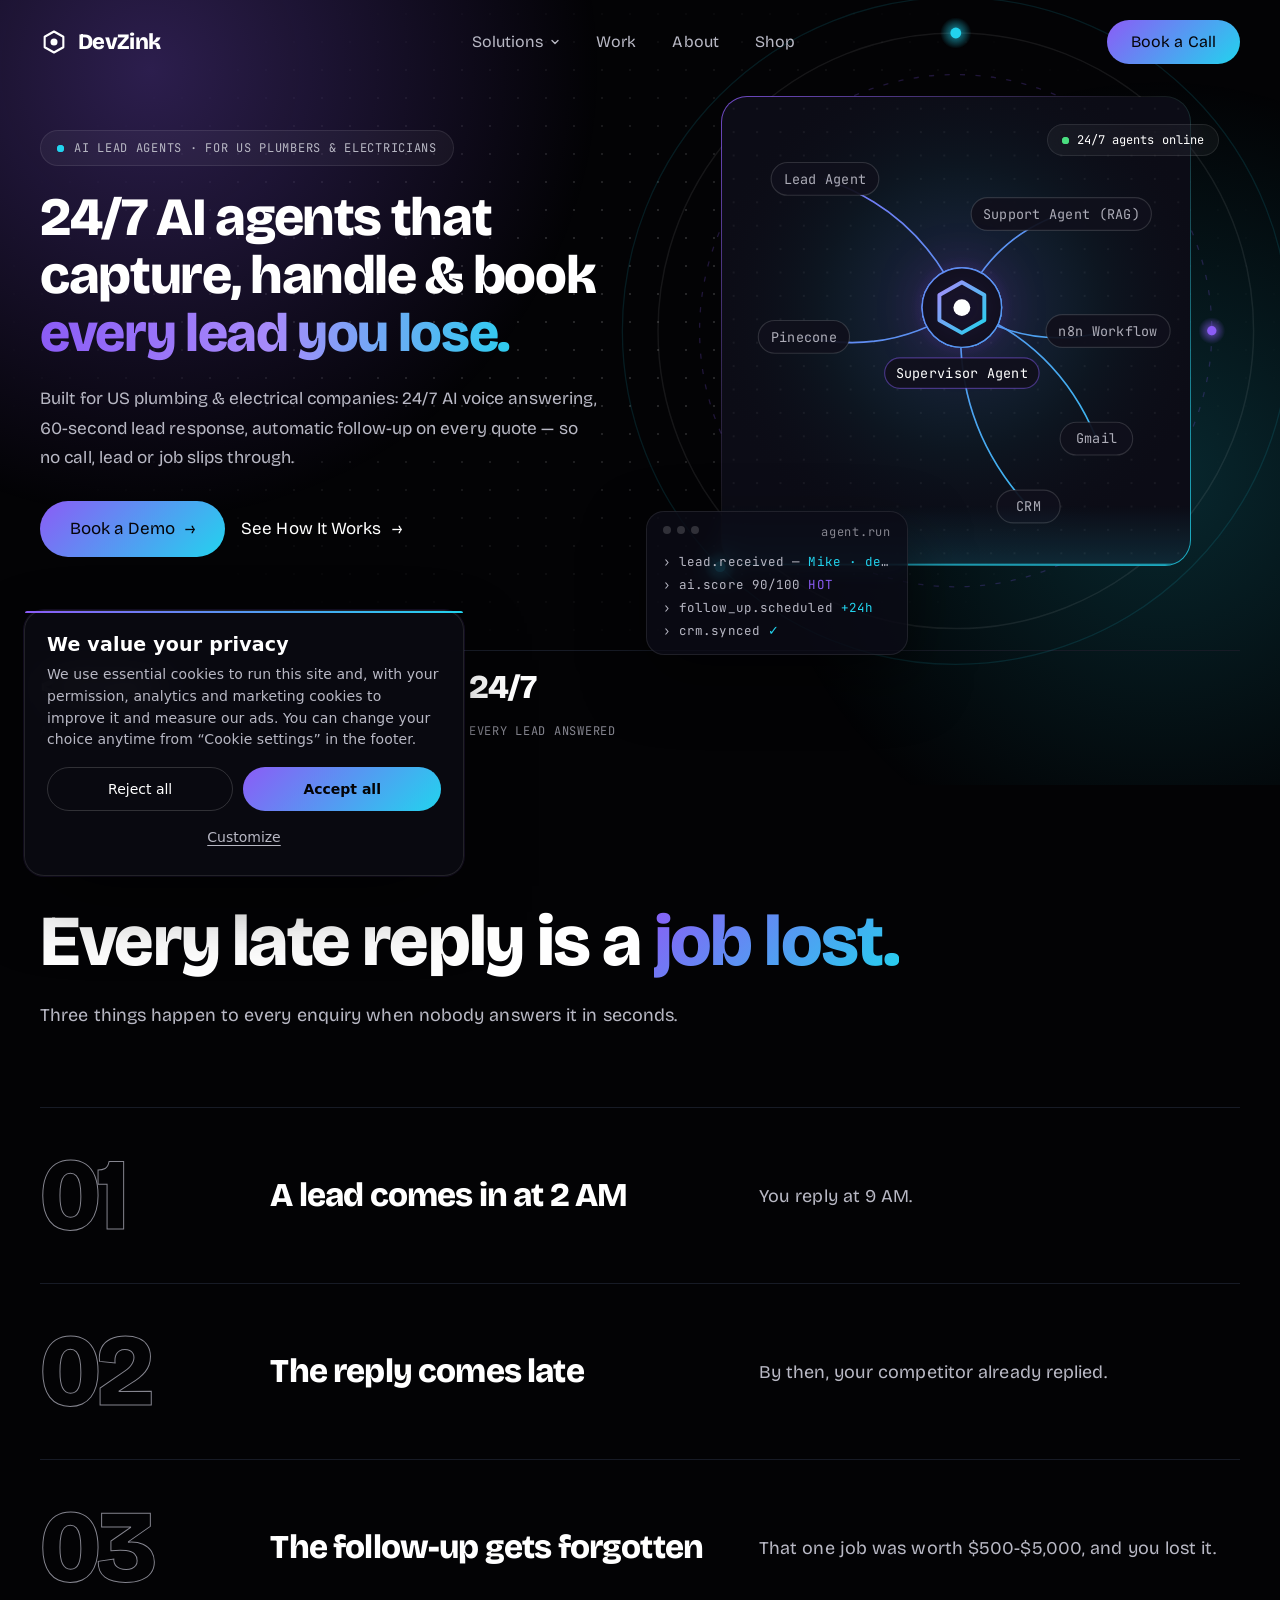
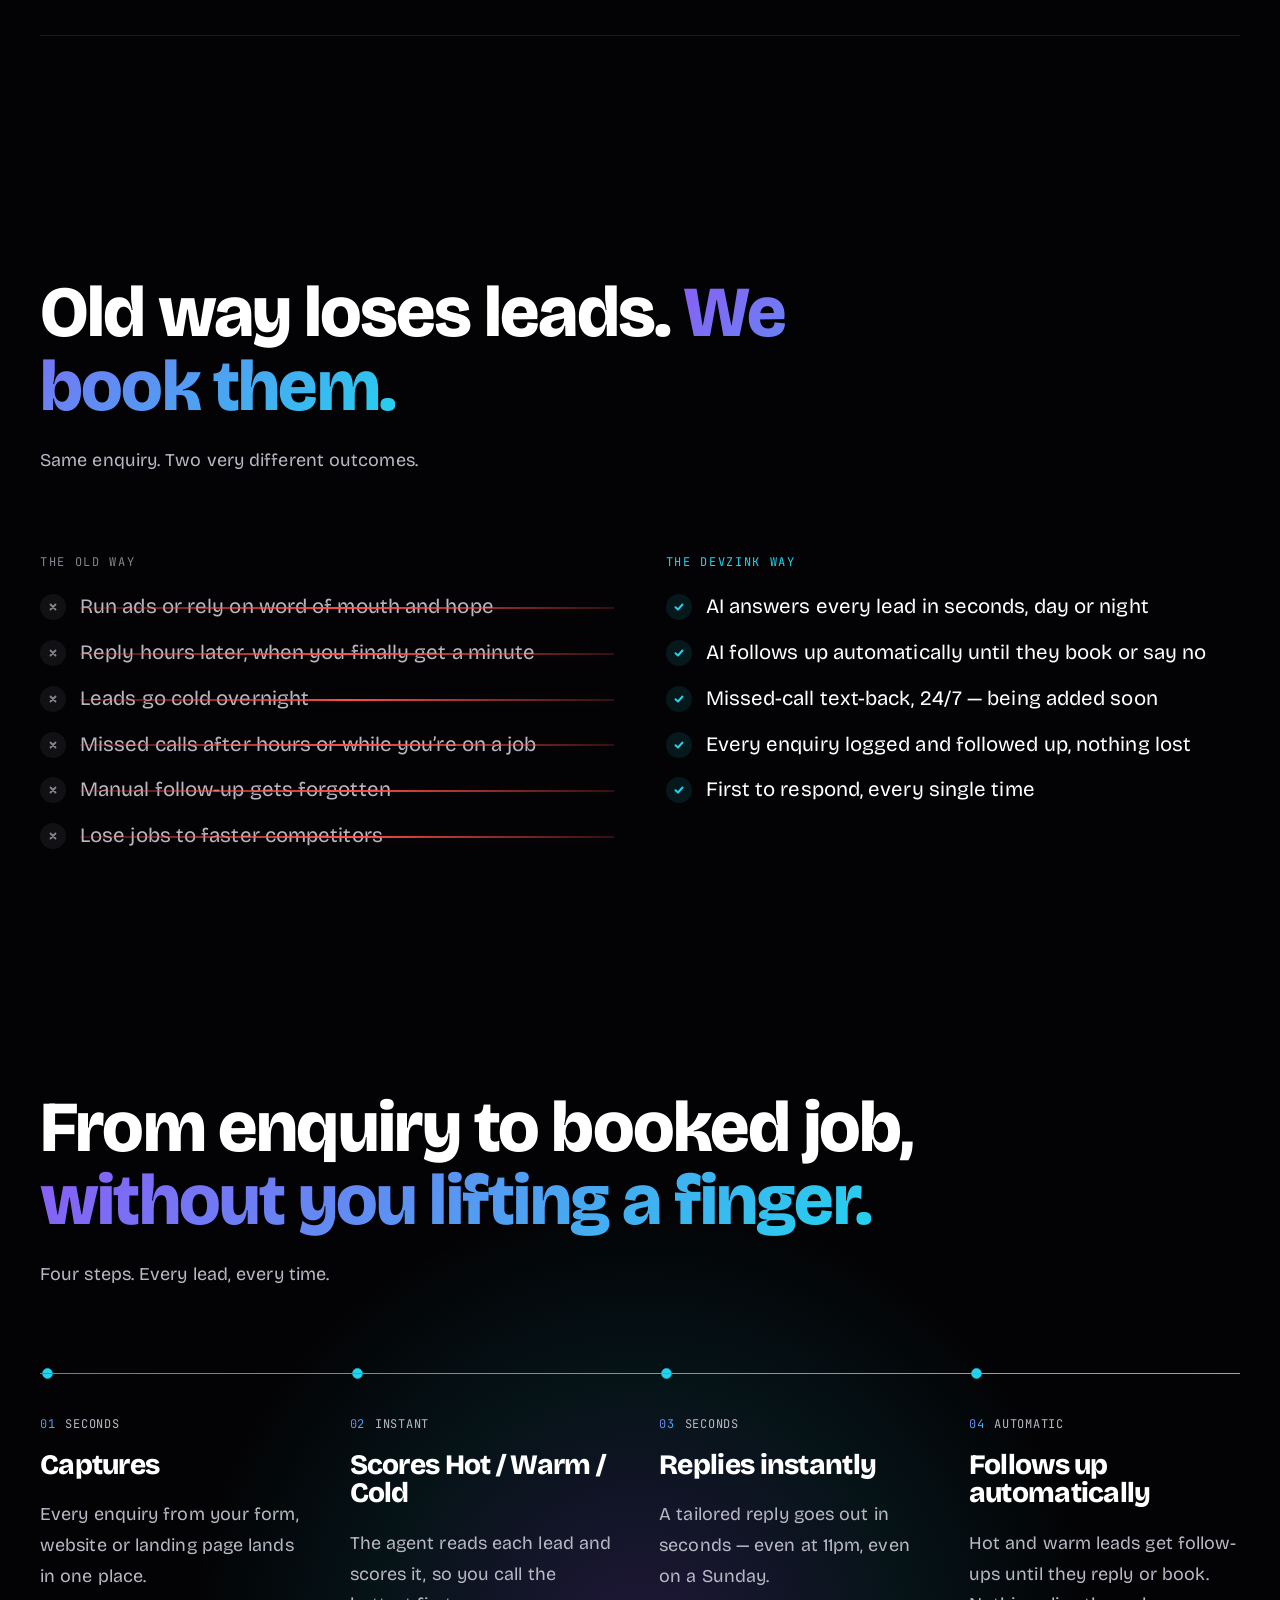
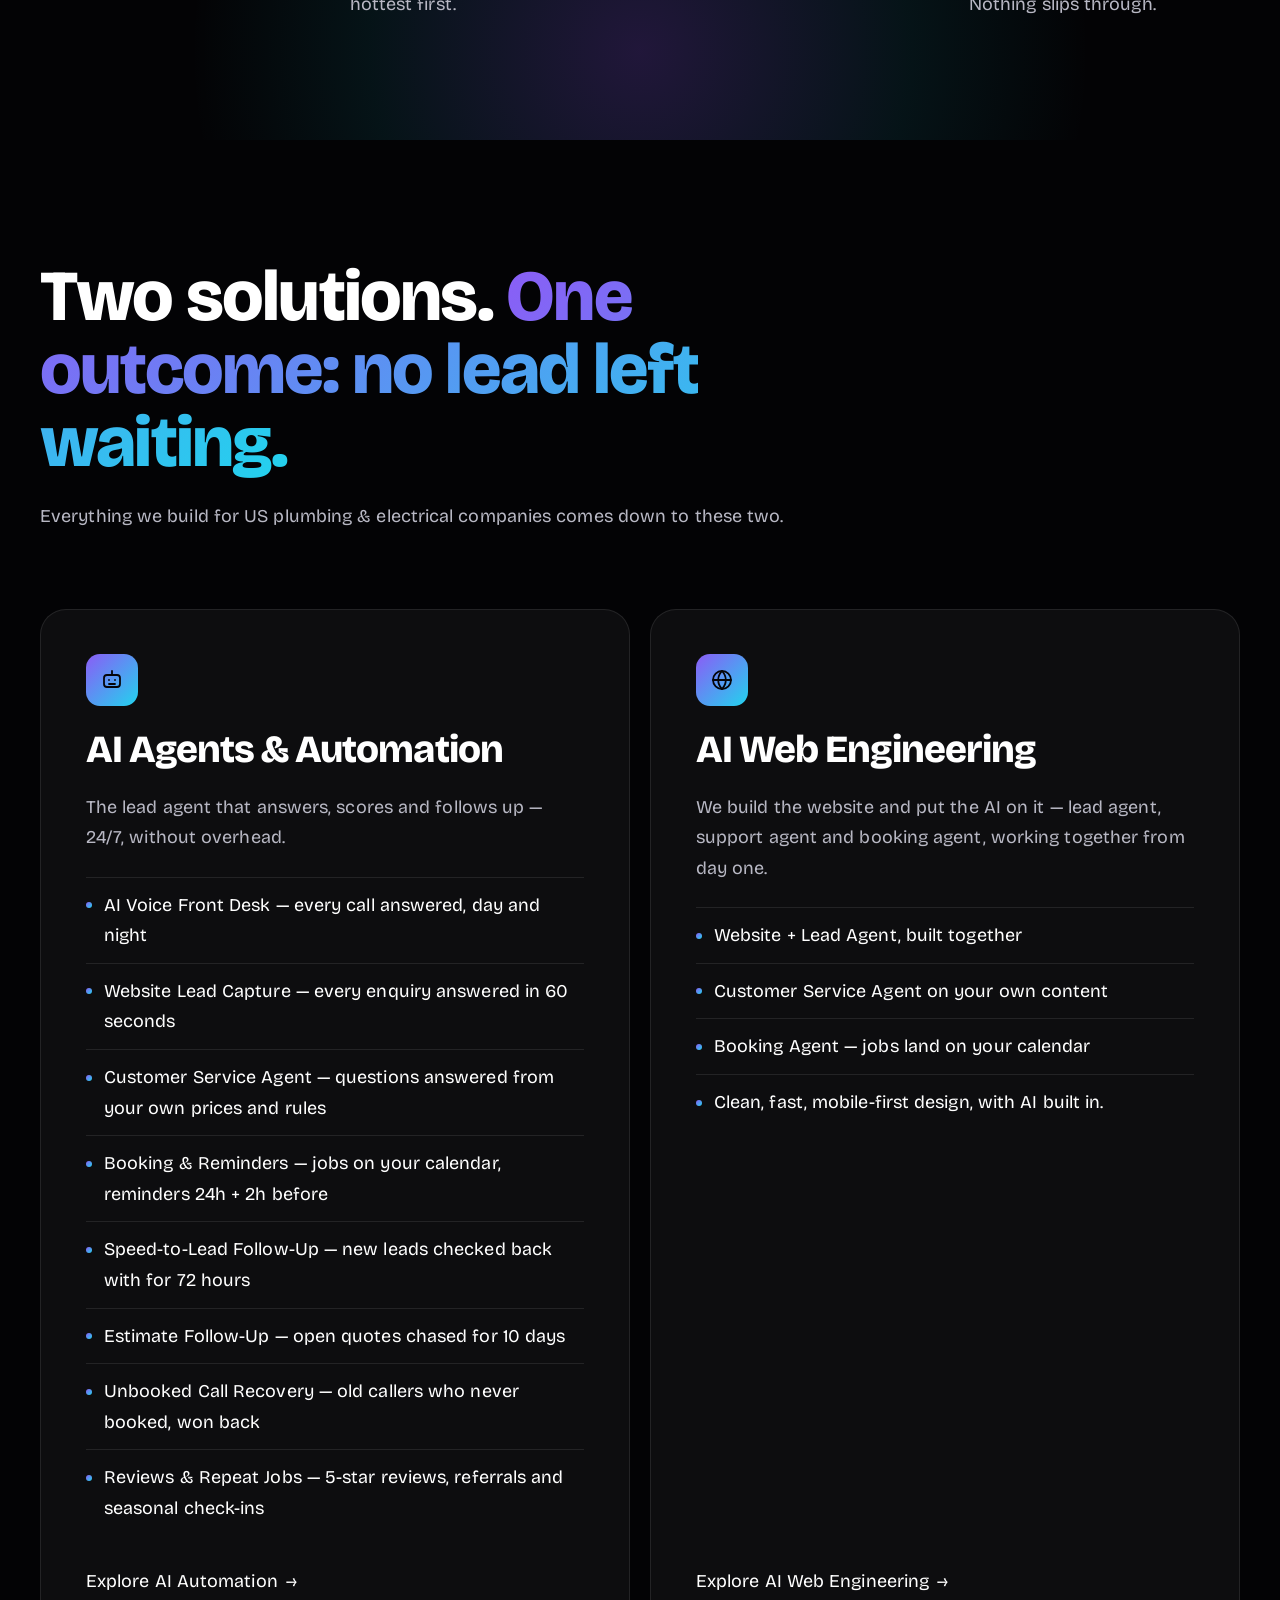
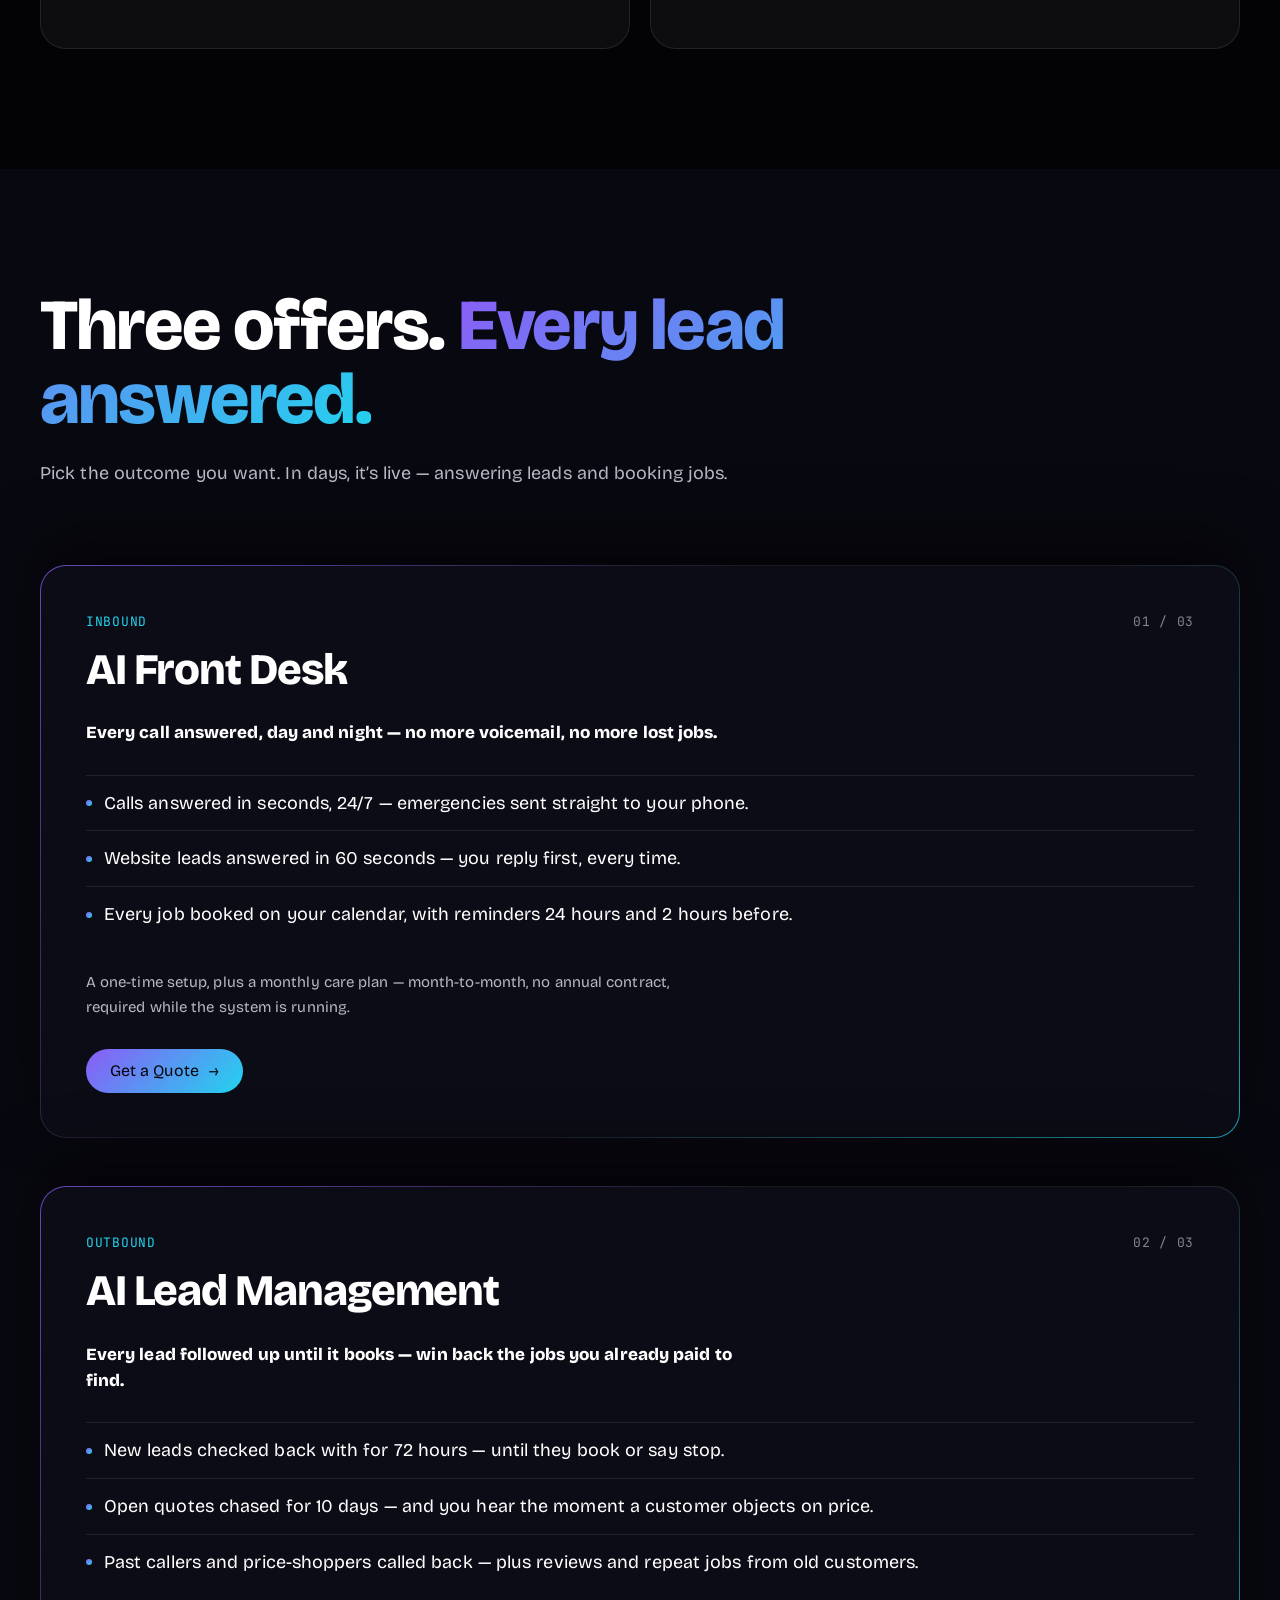
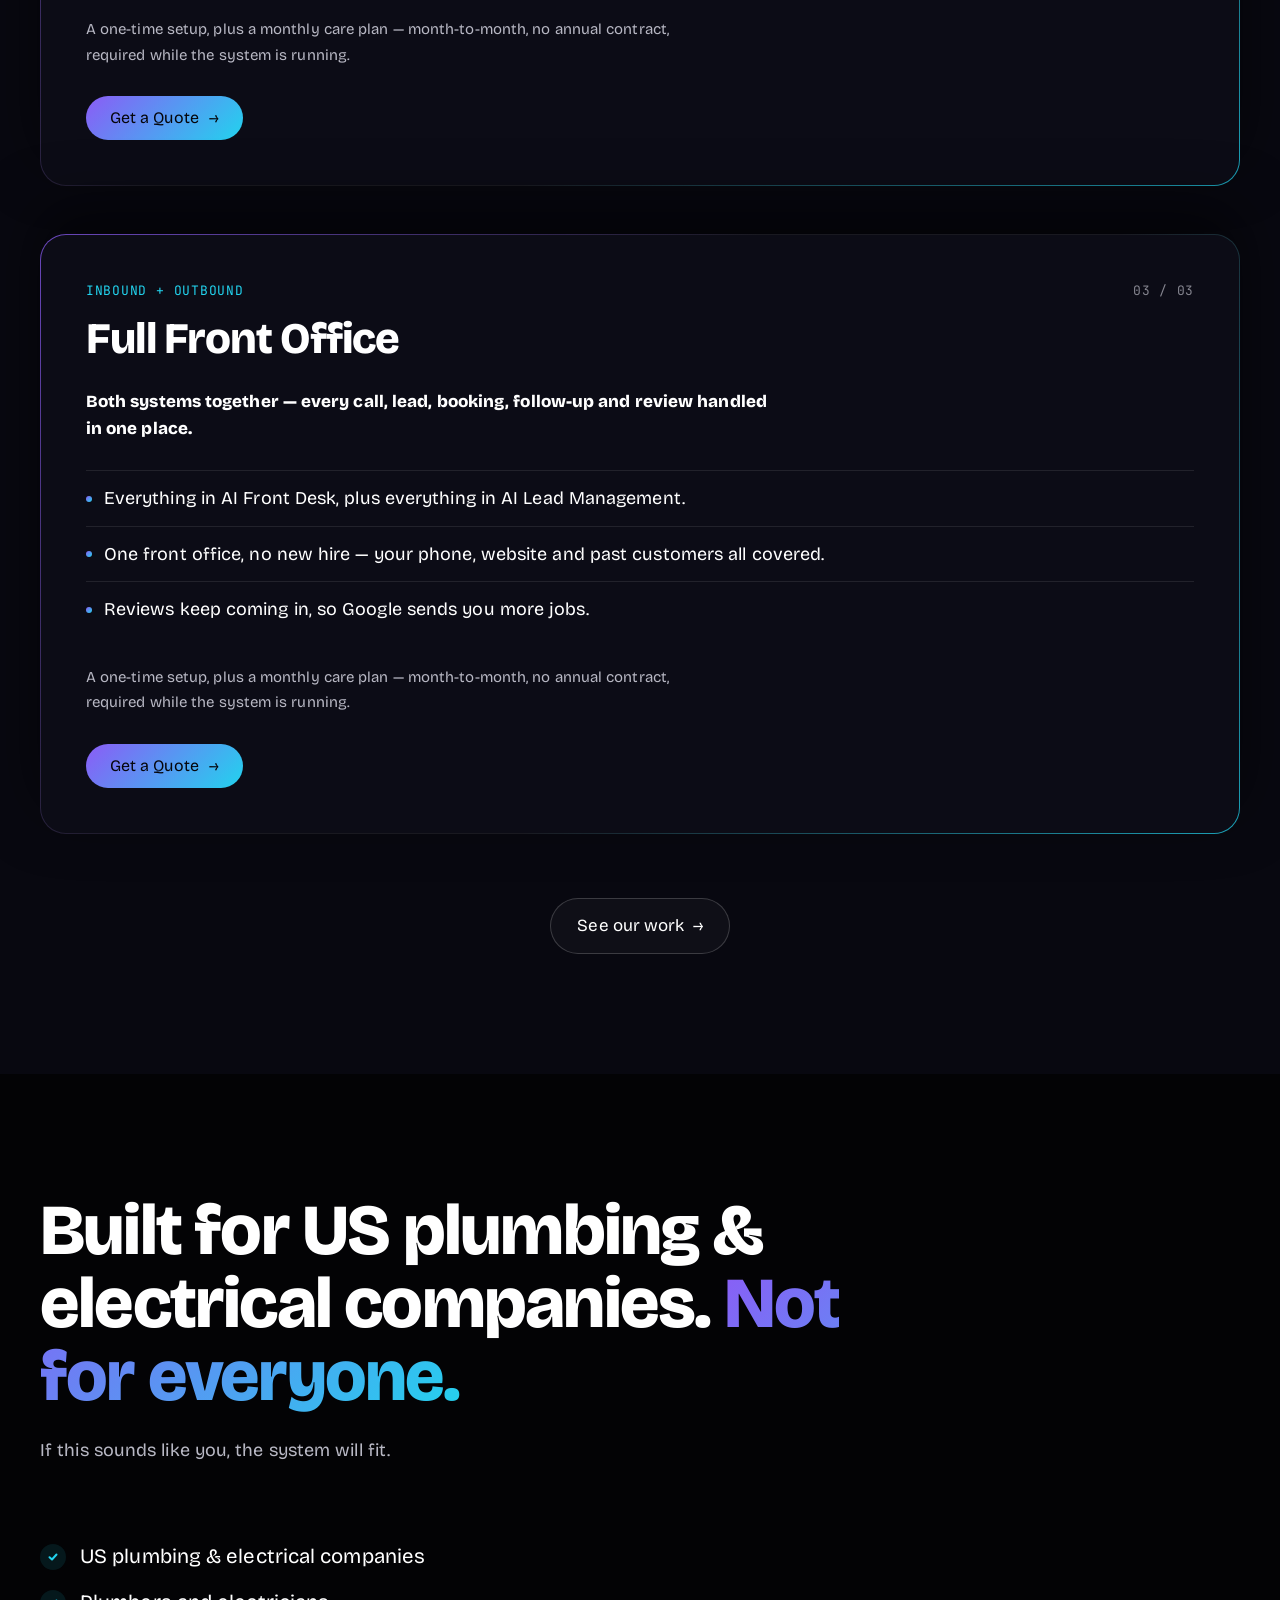
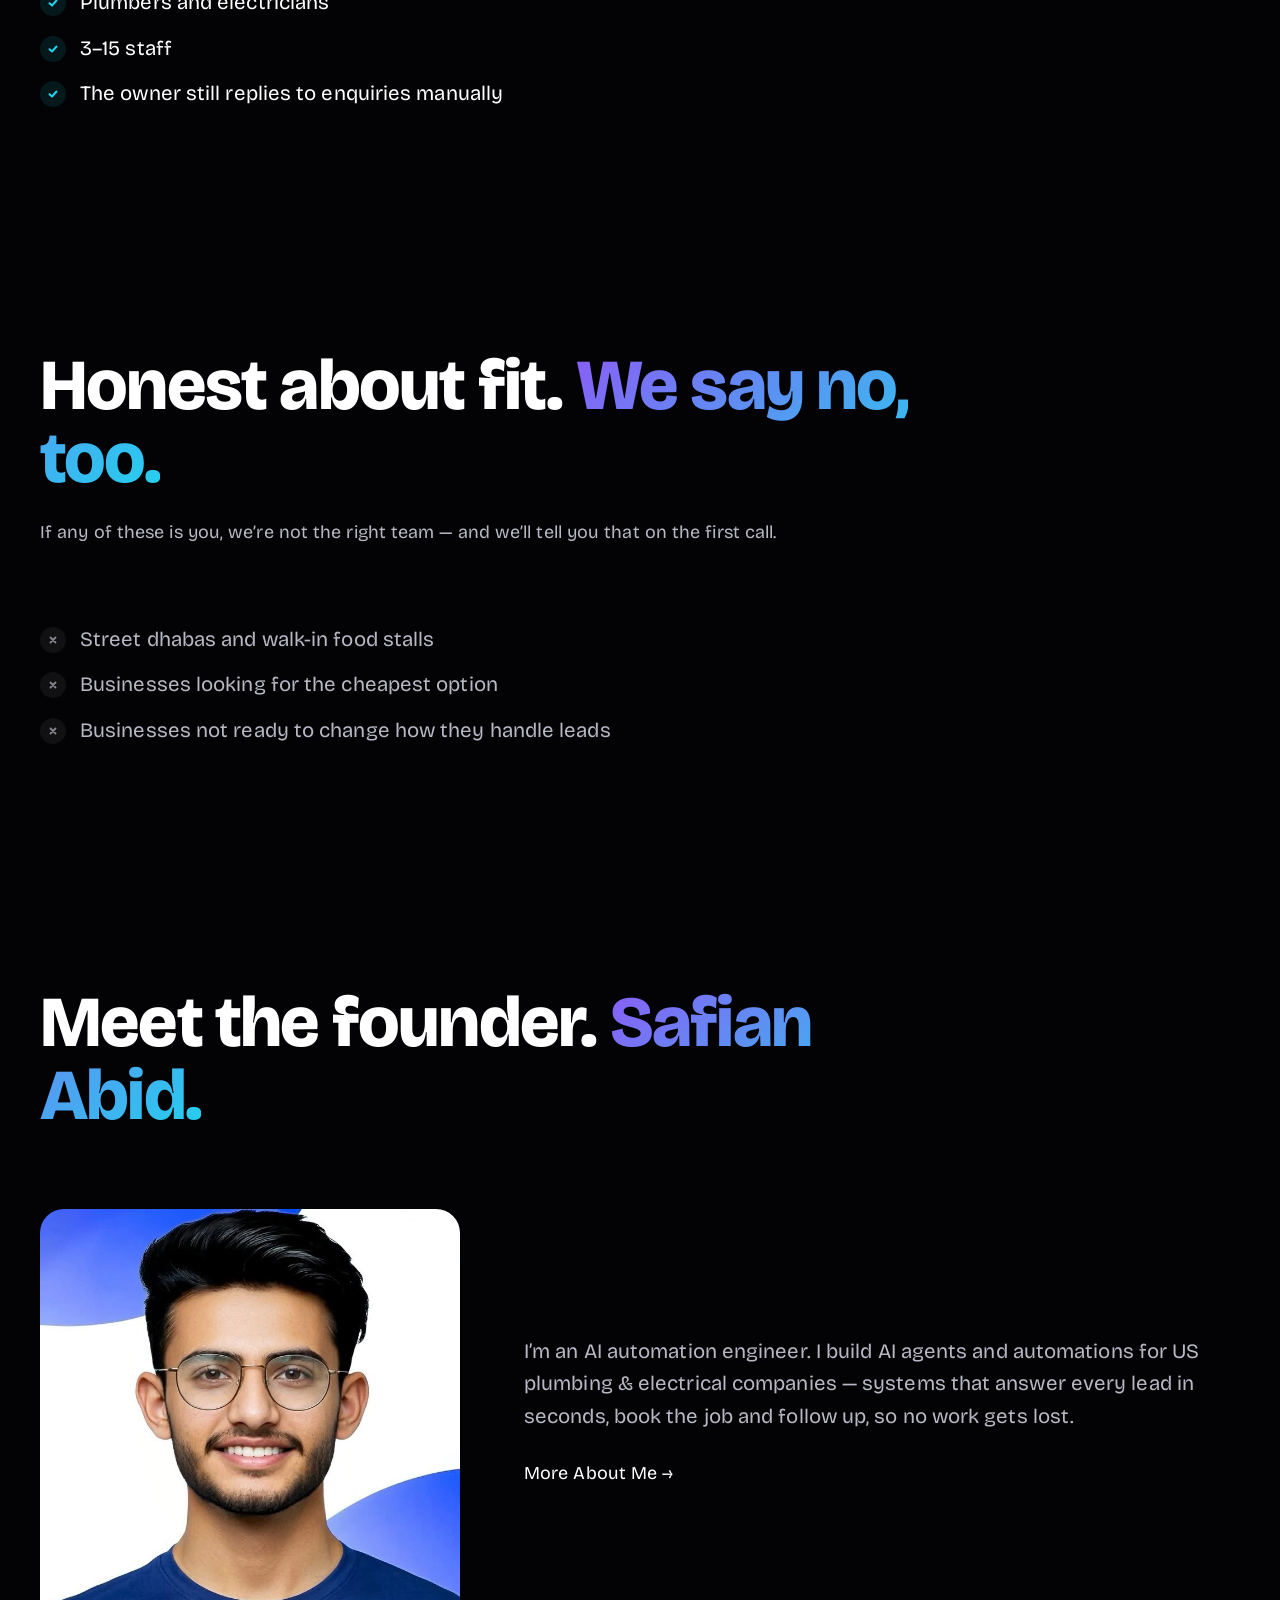
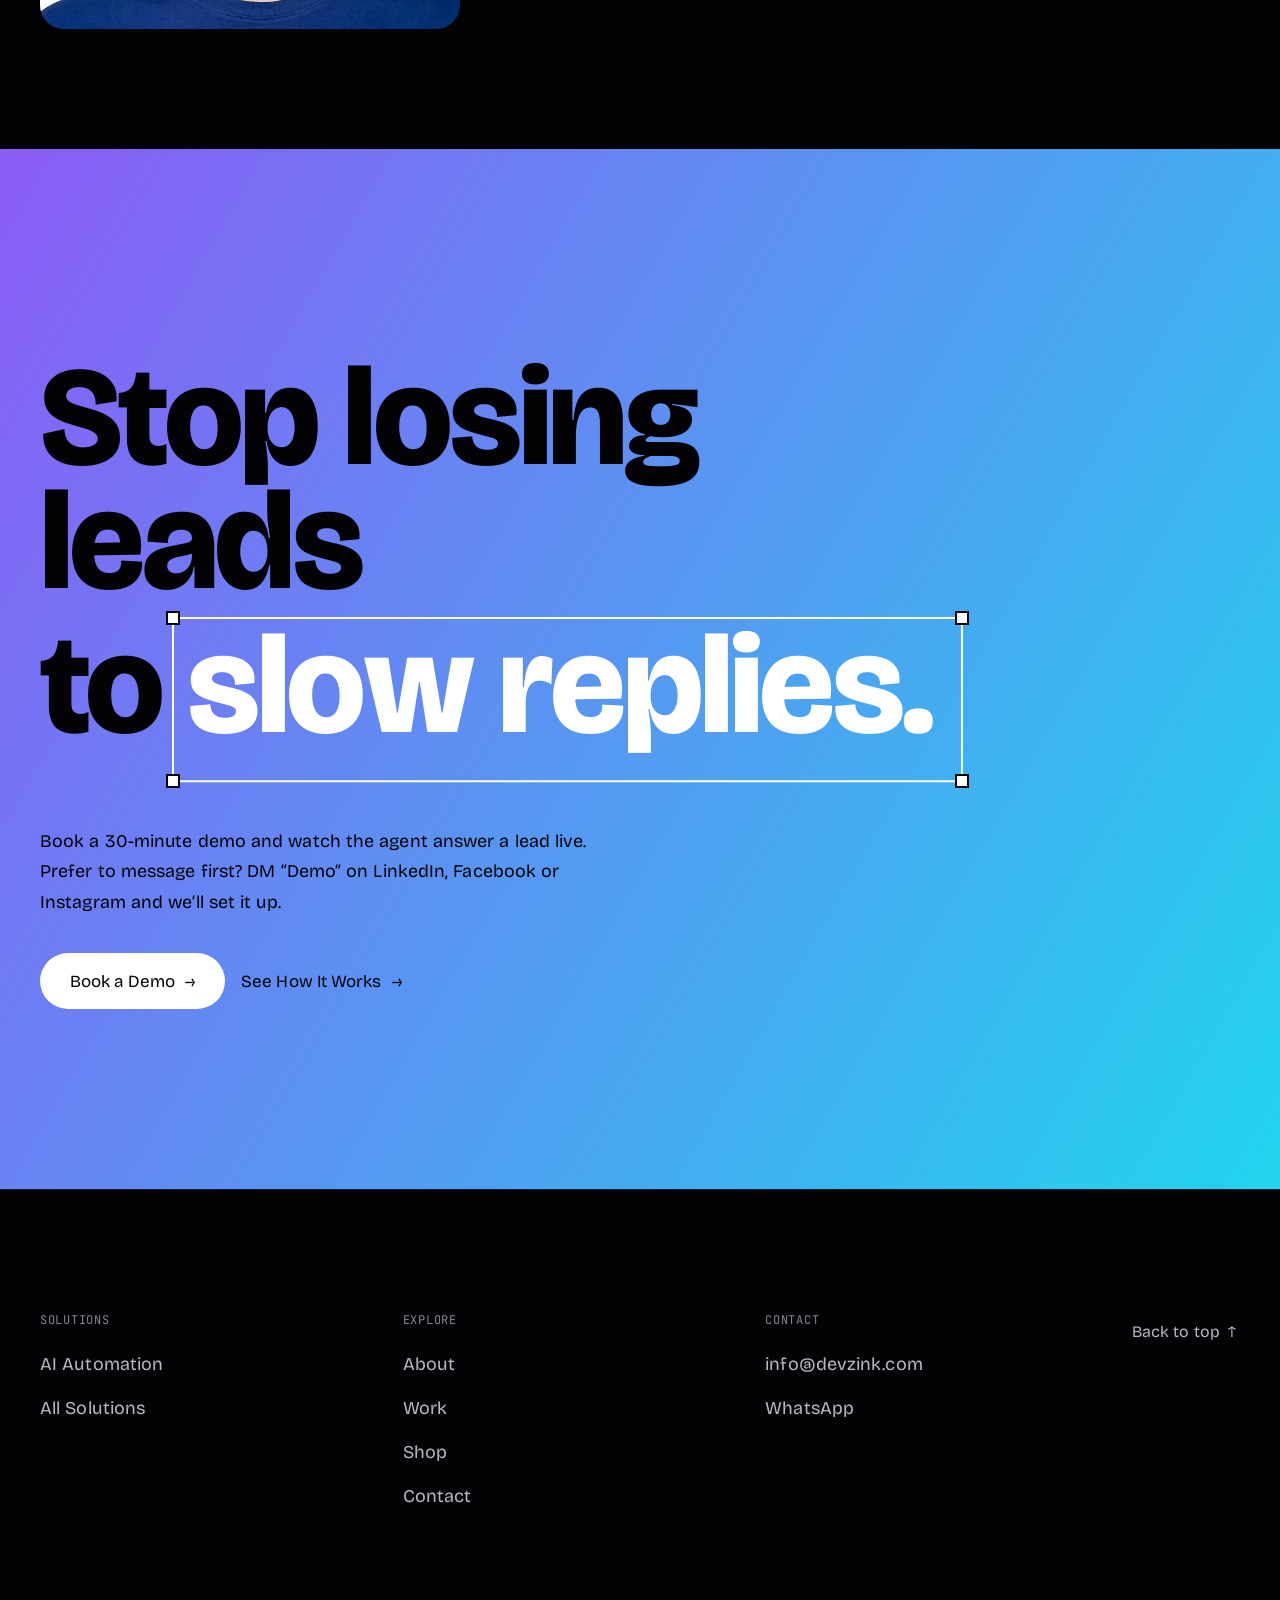
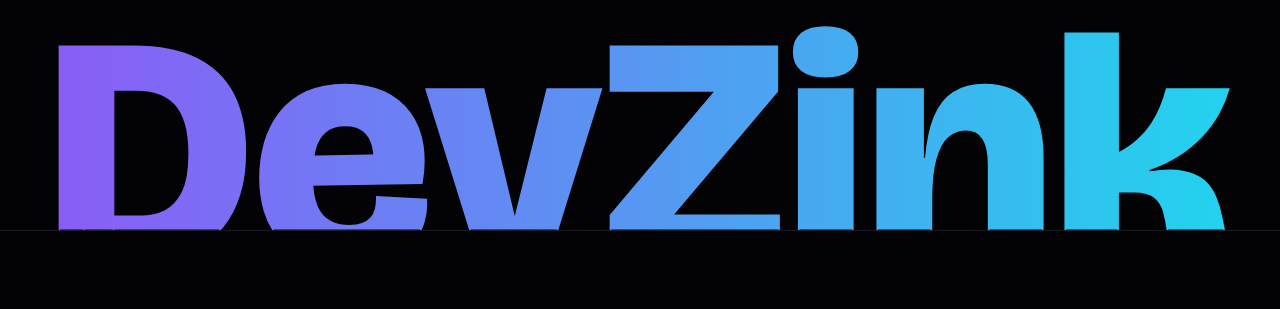
==== commit 2abe5b01: "Remove 'Book a Demo Call for pricing' line from deal cards" ====
--- a/index.html
+++ b/index.html
@@ -1093,7 +1093,6 @@
               <li>Website leads answered in 60 seconds &mdash; you reply first, every time.</li>
               <li>Every job booked on your calendar, with reminders 24 hours and 2 hours before.</li>
             </ul>
-            <p class="deal__price">Book a Demo Call for pricing</p>
             <p class="deal__care">A one-time setup, plus a monthly care plan &mdash; month-to-month, no annual contract, required while the system is running.</p>
             <div class="x-more"><a class="btn btn--grad" href="/contact#book">Get a Quote <span class="arrow" aria-hidden="true">&rarr;</span></a></div>
           </div></div>
@@ -1109,7 +1108,6 @@
               <li>Open quotes chased for 10 days &mdash; and you hear the moment a customer objects on price.</li>
               <li>Past callers and price-shoppers called back &mdash; plus reviews and repeat jobs from old customers.</li>
             </ul>
-            <p class="deal__price">Book a Demo Call for pricing</p>
             <p class="deal__care">A one-time setup, plus a monthly care plan &mdash; month-to-month, no annual contract, required while the system is running.</p>
             <div class="x-more"><a class="btn btn--grad" href="/contact#book">Get a Quote <span class="arrow" aria-hidden="true">&rarr;</span></a></div>
           </div></div>
@@ -1125,7 +1123,6 @@
               <li>One front office, no new hire &mdash; your phone, website and past customers all covered.</li>
               <li>Reviews keep coming in, so Google sends you more jobs.</li>
             </ul>
-            <p class="deal__price">Book a Demo Call for pricing</p>
             <p class="deal__care">A one-time setup, plus a monthly care plan &mdash; month-to-month, no annual contract, required while the system is running.</p>
             <div class="x-more"><a class="btn btn--grad" href="/contact#book">Get a Quote <span class="arrow" aria-hidden="true">&rarr;</span></a></div>
           </div></div>
